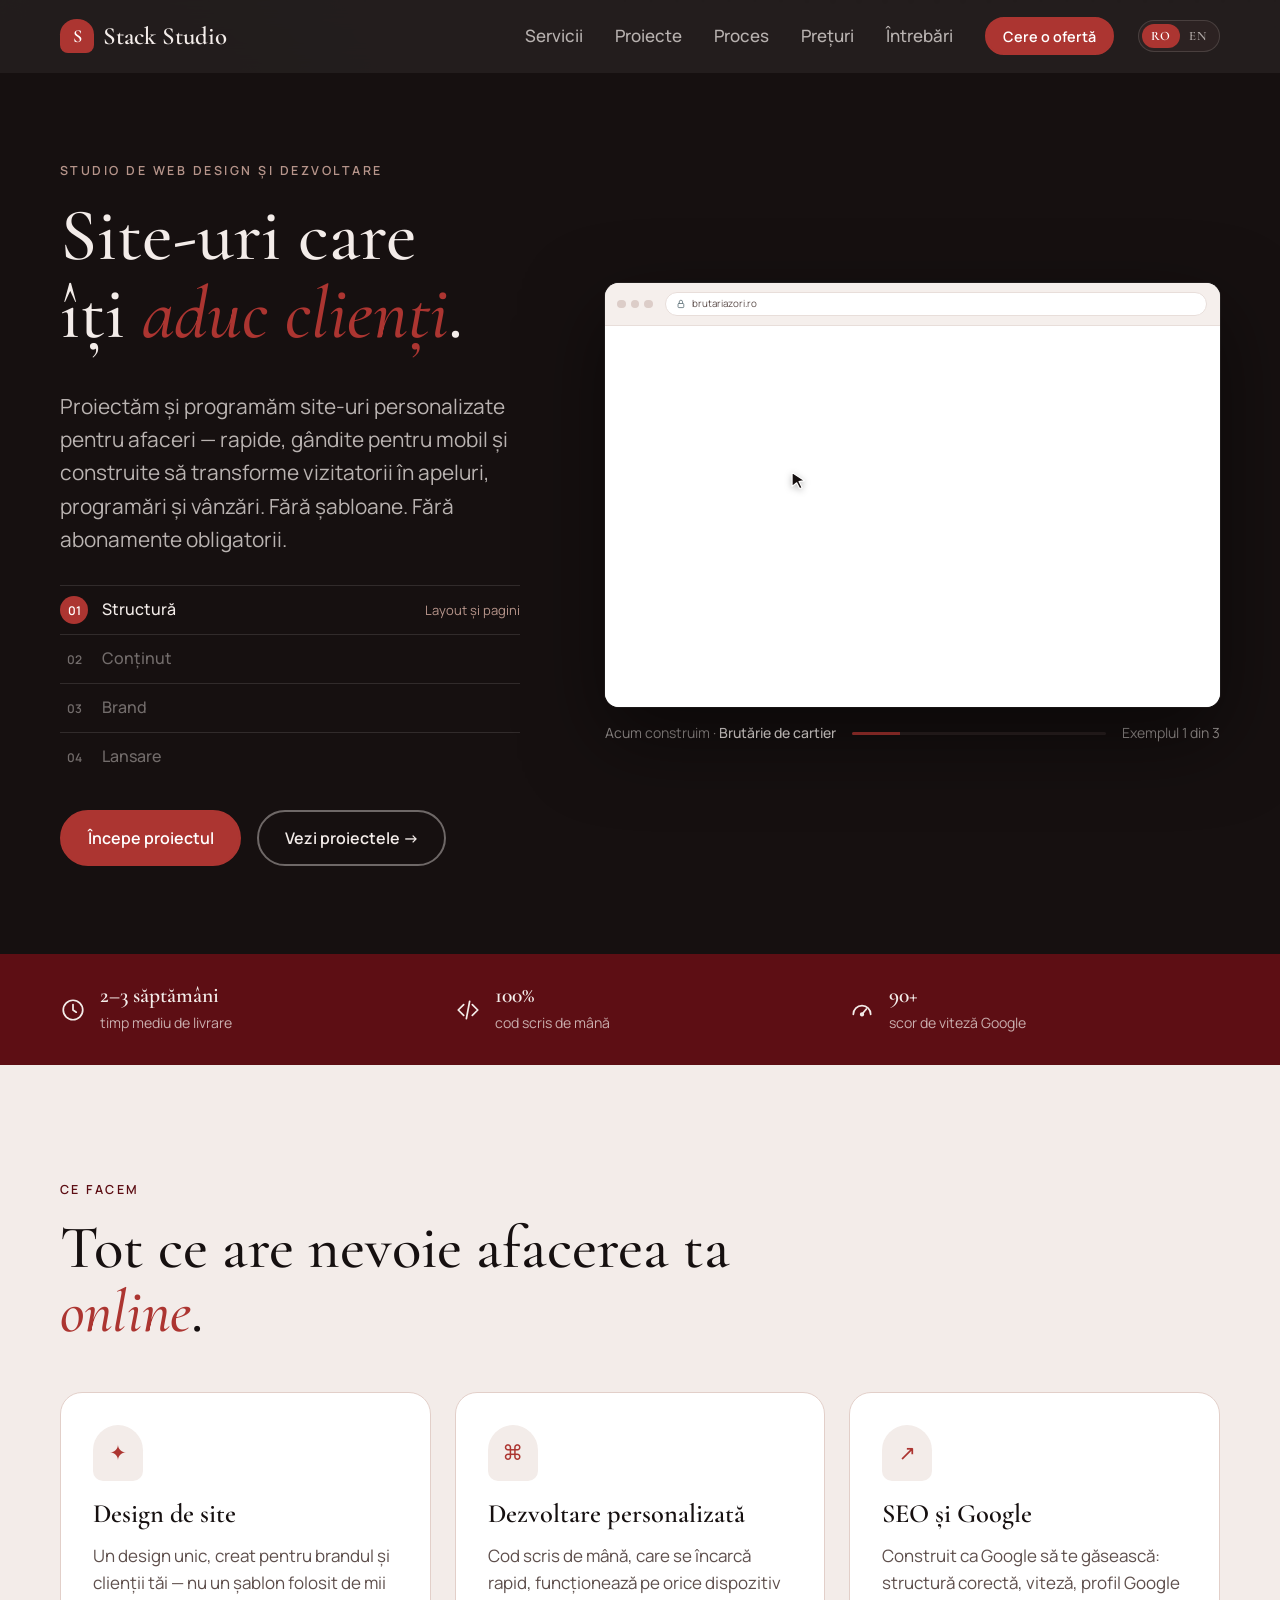
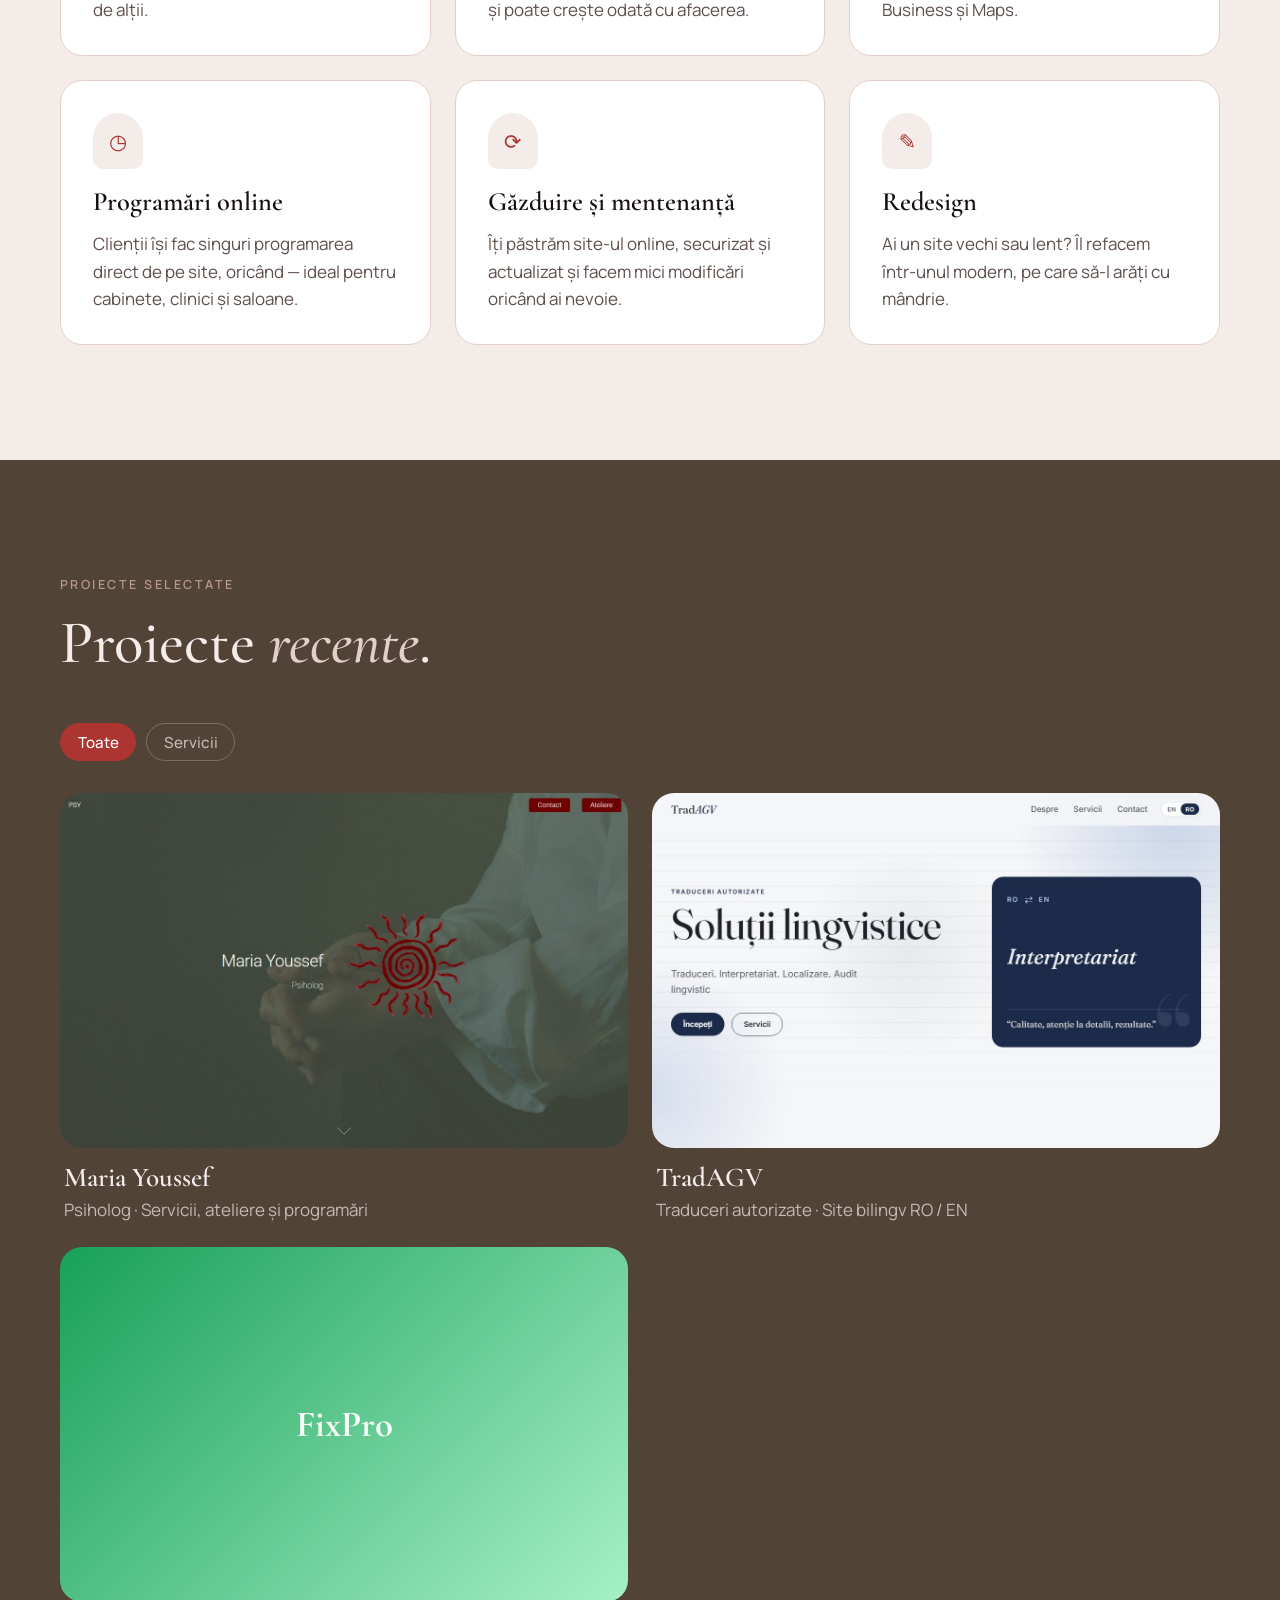
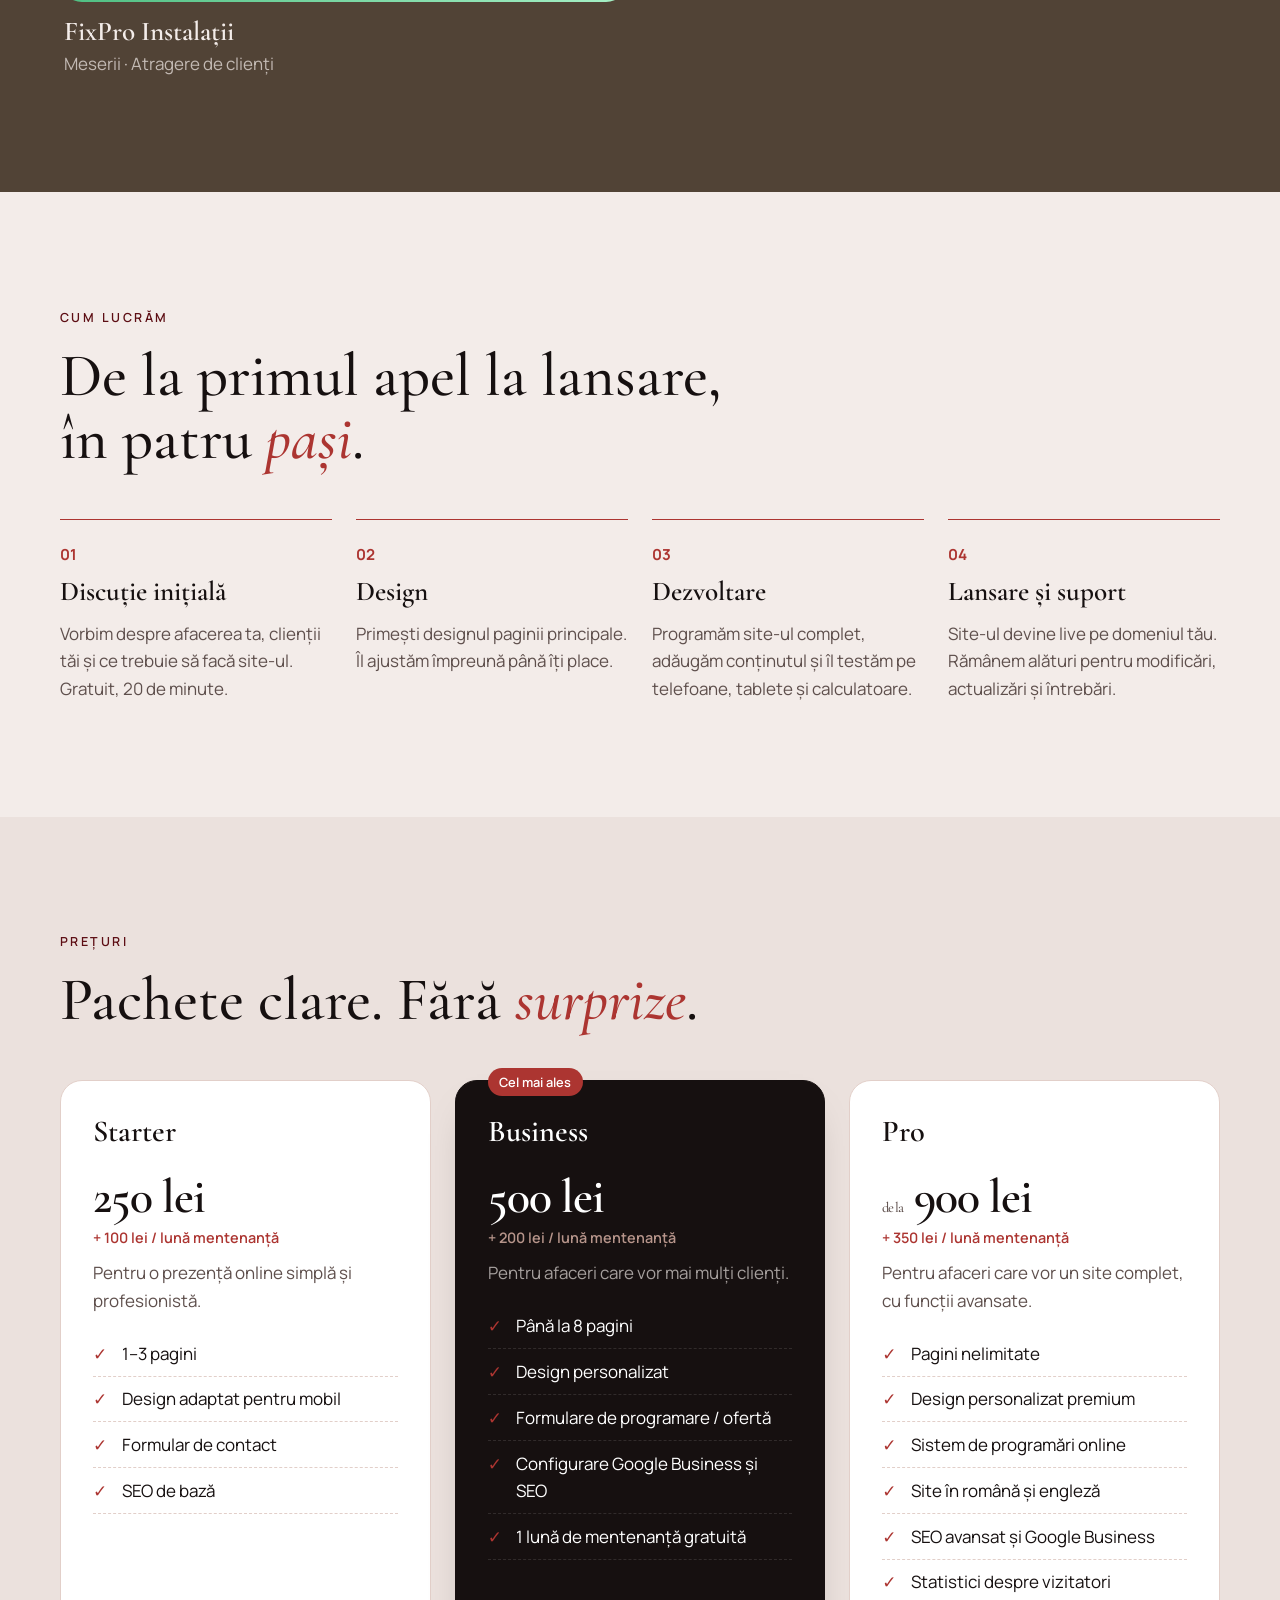
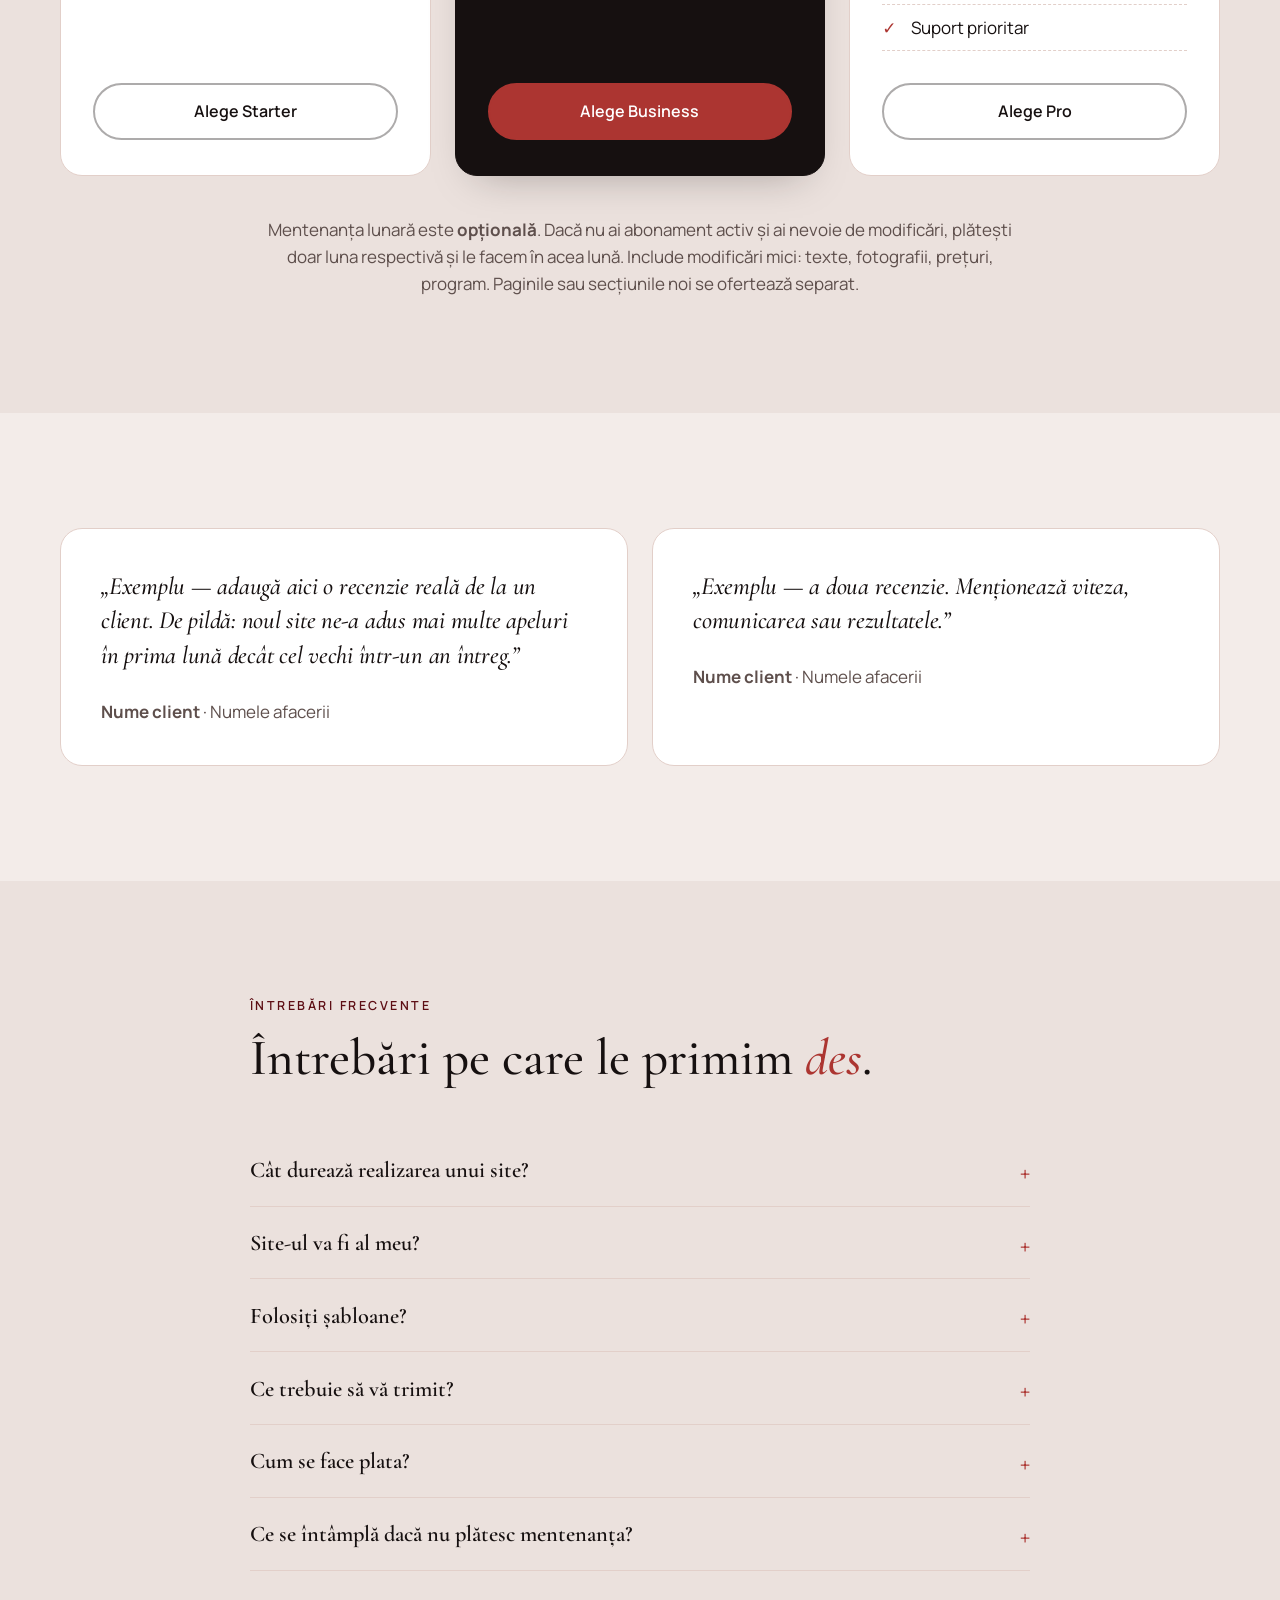
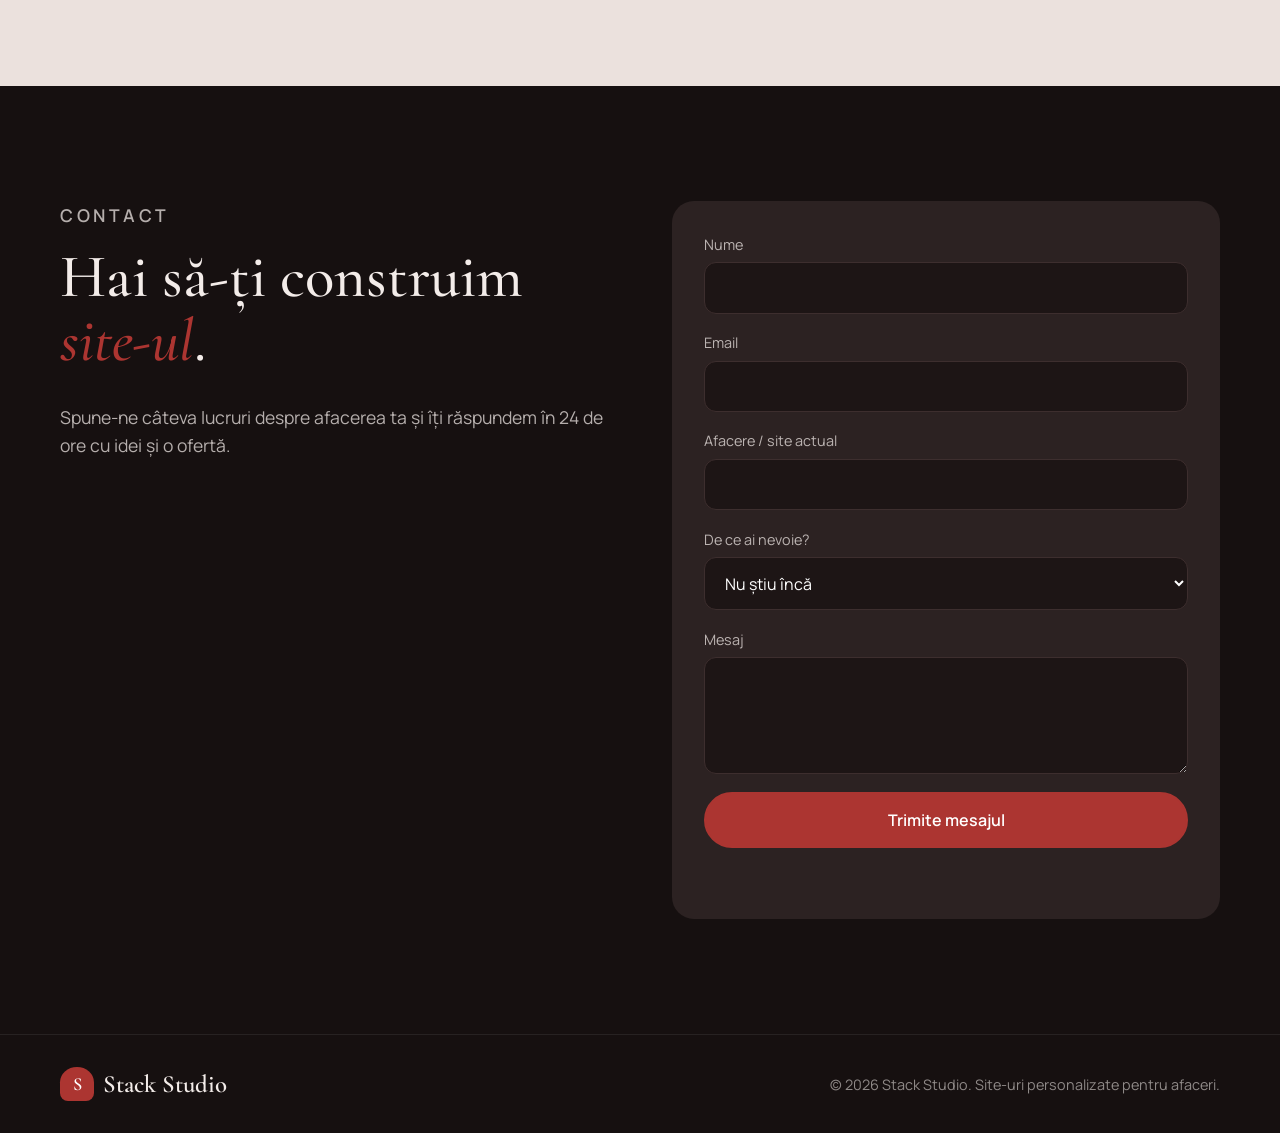
==== index.html @ ea7f2365 "Restyle site in the tulip palette (preview) Co-Authored-By: Claude Opus 5.5 <noreply@anthropic.com>" ====
<!doctype html>
<html lang="ro">
<head>
  <meta charset="utf-8">
  <meta name="viewport" content="width=device-width, initial-scale=1">
  <title>Stack Studio — Site-uri care îți aduc clienți</title>
  <meta name="description" content="Stack Studio proiectează și programează site-uri personalizate, rapide și moderne pentru afaceri.">
  <meta property="og:title" content="Stack Studio — Site-uri care îți aduc clienți">
  <meta property="og:description" content="Site-uri personalizate, rapide și moderne pentru afaceri.">
  <meta property="og:locale" content="ro_RO">
  <!-- Language versions (helps Google show the right one). After you get a domain,
       you can make these absolute, e.g. https://yourstudio.ro/en/ -->
  <link rel="alternate" hreflang="ro" href="./">
  <link rel="alternate" hreflang="en" href="en/">
  <link rel="alternate" hreflang="x-default" href="./">
  <link rel="icon" href="data:image/svg+xml,<svg xmlns='http://www.w3.org/2000/svg' viewBox='0 0 32 32'><rect width='32' height='32' rx='8' fill='%23ac3531'/><text x='16' y='22' font-size='16' font-family='Arial' font-weight='700' fill='white' text-anchor='middle'>S</text></svg>">
  <link rel="preconnect" href="https://fonts.googleapis.com">
  <link rel="preconnect" href="https://fonts.gstatic.com" crossorigin>
  <link href="https://fonts.googleapis.com/css2?family=Cormorant+Garamond:ital,wght@0,500;0,600;1,500;1,600&family=Manrope:wght@400;500;600;700&family=Fraunces:opsz,wght@9..144,600&family=Plus+Jakarta+Sans:wght@600;700&family=Syne:wght@700&display=swap" rel="stylesheet">
  <link rel="stylesheet" href="styles.css?v=9">
</head>
<body>

  <!-- ============ NAV ============ -->
  <header class="nav" id="top">
    <div class="container nav__inner">
      <a href="#top" class="logo"><span class="logo__mark">S</span>Stack Studio</a>
      <nav class="nav__links" id="navLinks">
        <a href="#services">Servicii</a>
        <a href="#work">Proiecte</a>
        <a href="#process">Proces</a>
        <a href="#pricing">Prețuri</a>
        <a href="#faq">Întrebări</a>
        <a href="#contact" class="btn btn--small">Cere o ofertă</a>
      </nav>
      <div class="lang" aria-label="Limba / Language">
        <a href="./" class="is-active" hreflang="ro" lang="ro" aria-current="true">RO</a>
        <a href="en/" hreflang="en" lang="en">EN</a>
      </div>
      <button class="nav__toggle" id="navToggle" aria-label="Deschide meniul" aria-expanded="false">
        <span></span><span></span>
      </button>
    </div>
  </header>

  <main>
    <!-- ============ HERO ============ -->
    <section class="hero hero--build">
      <div class="container sbh">
        <div class="sbh-left">
          <p class="eyebrow reveal">Studio de web design și dezvoltare</p>
          <h1 class="hero__title reveal">Site-uri care îți <span class="hl">aduc clienți</span>.</h1>
          <p class="hero__lead reveal">Proiectăm și programăm site-uri personalizate pentru afaceri — rapide, gândite pentru mobil și construite să transforme vizitatorii în apeluri, programări și vânzări. Fără șabloane. Fără abonamente obligatorii.</p>
          <ol class="sbh-steps reveal">
            <li class="sbh-step sbh-tr"><span class="n sbh-tr">01</span><span class="l">Structură</span><span class="d sbh-tr">Layout și pagini</span></li>
            <li class="sbh-step sbh-tr"><span class="n sbh-tr">02</span><span class="l">Conținut</span><span class="d sbh-tr">Textele tale</span></li>
            <li class="sbh-step sbh-tr"><span class="n sbh-tr">03</span><span class="l">Brand</span><span class="d sbh-tr">Fonturi, culori, imagini</span></li>
            <li class="sbh-step sbh-tr"><span class="n sbh-tr">04</span><span class="l">Lansare</span><span class="d sbh-tr">Live pe domeniul tău</span></li>
          </ol>
          <div class="hero__cta reveal">
            <a href="#contact" class="btn">Începe proiectul</a>
            <a href="#work" class="btn btn--ghost">Vezi proiectele →</a>
          </div>
        </div>
        <div class="sbh-right reveal">
          <div class="sbh-browser" aria-hidden="true">
            <div class="sbh-chrome">
              <div class="sbh-dots"><i></i><i></i><i></i></div>
              <div class="sbh-url">
                <svg viewBox="0 0 24 24" fill="none" stroke="#6b7d84" stroke-width="2.2" stroke-linecap="round" stroke-linejoin="round"><rect x="5" y="11" width="14" height="10" rx="2"/><path d="M8 11V7a4 4 0 0 1 8 0v4"/></svg>
                <span data-url></span><span class="sbh-caret" data-caret></span>
                <span class="sbh-live sbh-tr" data-live>● Live</span>
              </div>
            </div>
            <div class="sbh-page sbh-tr" data-page>
              <div class="sbh-nav">
                <span class="sbh-logo sbh-tr" data-k="name" data-w="24" data-x="44" data-r="ink" data-head></span>
                <span class="sbh-link sbh-tr" data-k="nav.0" data-w="26" data-x="46" data-r="soft"></span>
                <span class="sbh-link sbh-tr" data-k="nav.1" data-w="27" data-x="47" data-r="soft"></span>
                <span class="sbh-link sbh-tr" data-k="nav.2" data-w="28" data-x="48" data-r="soft"></span>
                <span class="sbh-pill sbh-navcta sbh-tr" data-k="navCta" data-w="26" data-x="46" data-btn></span>
              </div>
              <div class="sbh-hero">
                <div class="sbh-copy">
                  <div class="sbh-mh1"><span class="sbh-tr" data-k="h1" data-w="28" data-x="44" data-r="ink" data-head></span></div>
                  <div class="sbh-sub"><span class="sbh-tr" data-k="sub" data-w="29" data-x="46" data-r="soft"></span></div>
                  <span class="sbh-pill sbh-cta sbh-tr" data-k="cta" data-w="30" data-x="48" data-btn data-cta></span>
                </div>
                <div class="sbh-panel sbh-tr" data-panel>
                  <span class="sbh-shape sbh-tr"></span><span class="sbh-shape sbh-tr"></span><span class="sbh-shape sbh-tr"></span>
                </div>
              </div>
              <div class="sbh-cards">
                <div class="sbh-card sbh-tr" data-card="34"><span class="sbh-icon sbh-tr"></span>
                  <span class="sbh-ct"><span class="sbh-tr" data-k="cards.0.t" data-w="34" data-x="54" data-r="ink" data-head></span></span>
                  <span class="sbh-cd"><span class="sbh-tr" data-k="cards.0.d" data-w="34" data-x="55" data-r="soft"></span></span></div>
                <div class="sbh-card sbh-tr" data-card="36"><span class="sbh-icon sbh-tr"></span>
                  <span class="sbh-ct"><span class="sbh-tr" data-k="cards.1.t" data-w="36" data-x="56" data-r="ink" data-head></span></span>
                  <span class="sbh-cd"><span class="sbh-tr" data-k="cards.1.d" data-w="36" data-x="57" data-r="soft"></span></span></div>
                <div class="sbh-card sbh-tr" data-card="38"><span class="sbh-icon sbh-tr"></span>
                  <span class="sbh-ct"><span class="sbh-tr" data-k="cards.2.t" data-w="38" data-x="58" data-r="ink" data-head></span></span>
                  <span class="sbh-cd"><span class="sbh-tr" data-k="cards.2.d" data-w="38" data-x="59" data-r="soft"></span></span></div>
              </div>
              <svg class="sbh-cursor sbh-tr" data-cursor viewBox="0 0 24 24"><path d="M4 2l16 10.5-7 1.3 4 7.7-3 1.5-4-7.7L4 20z" fill="#161010" stroke="#fff" stroke-width="1.5" stroke-linejoin="round"/></svg>
            </div>
          </div>
          <div class="sbh-status">
            <span class="sbh-nowrap">Acum construim · <b data-kind></b></span>
            <span class="sbh-bar"><i class="sbh-tr" data-progress></i></span>
            <span class="sbh-nowrap">Exemplul <span data-num>1</span> din 3</span>
          </div>
        </div>
      </div>
    </section>
    <!-- ============ BAND ============ -->
    <section class="strip">
      <div class="container">
        <ul class="strip__list">
          <li class="strip__item"><svg viewBox="0 0 24 24" fill="none" stroke="#F3ECE9" stroke-width="1.6" stroke-linecap="round" stroke-linejoin="round" aria-hidden="true"><circle cx="12" cy="12" r="9"/><path d="M12 7v5l3 2"/></svg><div><strong>2–3 săptămâni</strong><span>timp mediu de livrare</span></div></li>
          <li class="strip__item"><svg viewBox="0 0 24 24" fill="none" stroke="#F3ECE9" stroke-width="1.6" stroke-linecap="round" stroke-linejoin="round" aria-hidden="true"><path d="M8 7l-5 5 5 5M16 7l5 5-5 5M13.5 4l-3 16"/></svg><div><strong>100%</strong><span>cod scris de mână</span></div></li>
          <li class="strip__item"><svg viewBox="0 0 24 24" fill="none" stroke="#F3ECE9" stroke-width="1.6" stroke-linecap="round" stroke-linejoin="round" aria-hidden="true"><path d="M4 16a8 8 0 1 1 16 0"/><path d="M12 16l4-5"/><circle cx="12" cy="16" r="1.2"/></svg><div><strong>90+</strong><span>scor de viteză Google</span></div></li>
        </ul>
      </div>
    </section>

    <!-- ============ SERVICES ============ -->
    <section class="section" id="services">
      <div class="container">
        <div class="section__head reveal">
          <p class="eyebrow">Ce facem</p>
          <h2>Tot ce are nevoie afacerea ta <em>online</em>.</h2>
        </div>
        <div class="grid grid--3">
          <article class="card reveal">
            <div class="card__icon">✦</div>
            <h3>Design de site</h3>
            <p>Un design unic, creat pentru brandul și clienții tăi — nu un șablon folosit de mii de alții.</p>
          </article>
          <article class="card reveal">
            <div class="card__icon">⌘</div>
            <h3>Dezvoltare personalizată</h3>
            <p>Cod scris de mână, care se încarcă rapid, funcționează pe orice dispozitiv și poate crește odată cu afacerea.</p>
          </article>
          <article class="card reveal">
            <div class="card__icon">↗</div>
            <h3>SEO și Google</h3>
            <p>Construit ca Google să te găsească: structură corectă, viteză, profil Google Business și Maps.</p>
          </article>
          <article class="card reveal">
            <div class="card__icon">◷</div>
            <h3>Programări online</h3>
            <p>Clienții își fac singuri programarea direct de pe site, oricând — ideal pentru cabinete, clinici și saloane.</p>
          </article>
          <article class="card reveal">
            <div class="card__icon">⟳</div>
            <h3>Găzduire și mentenanță</h3>
            <p>Îți păstrăm site-ul online, securizat și actualizat și facem mici modificări oricând ai nevoie.</p>
          </article>
          <article class="card reveal">
            <div class="card__icon">✎</div>
            <h3>Redesign</h3>
            <p>Ai un site vechi sau lent? Îl refacem într-unul modern, pe care să-l arăți cu mândrie.</p>
          </article>
        </div>
      </div>
    </section>

    <!-- ============ WORK ============ -->
    <section class="section section--dark" id="work">
      <div class="container">
        <div class="section__head reveal">
          <p class="eyebrow">Proiecte selectate</p>
          <h2>Proiecte <em>recente</em>.</h2>
        </div>
        <div class="filters reveal" role="tablist">
          <button class="filter is-active" data-filter="all">Toate</button>
          <button class="filter" data-filter="services">Servicii</button>
        </div>
        <!-- Replace href, title, category and the image with your real sample sites
             (do the same in en/index.html). For a real screenshot use:
             <img src="img/project1.jpg" alt="..."> inside .work__img -->
        <div class="grid grid--2 work">
          <a class="work__item reveal" data-cat="services" href="https://psihologmariayoussef.github.io/psihologmariayouseff/" target="_blank" rel="noopener">
            <div class="work__img"><img src="img/maria-youssef.jpg" alt="Site-ul psihologului Maria Youssef" loading="lazy"></div>
            <div class="work__meta"><h3>Maria Youssef</h3><p>Psiholog · Servicii, ateliere și programări</p></div>
          </a>
          <a class="work__item reveal" data-cat="services" href="https://tradagv.github.io/tradagv/" target="_blank" rel="noopener">
            <div class="work__img"><img src="img/tradagv.jpg?v=2" alt="Site-ul TradAGV, traduceri autorizate" loading="lazy"></div>
            <div class="work__meta"><h3>TradAGV</h3><p>Traduceri autorizate · Site bilingv RO / EN</p></div>
          </a>
          <a class="work__item reveal" data-cat="services" href="https://example.com" target="_blank" rel="noopener">
            <div class="work__img" style="--c1:#18a058;--c2:#a6f0c6"><span>FixPro</span></div>
            <div class="work__meta"><h3>FixPro Instalații</h3><p>Meserii · Atragere de clienți</p></div>
          </a>
        </div>
      </div>
    </section>

    <!-- ============ PROCESS ============ -->
    <section class="section" id="process">
      <div class="container">
        <div class="section__head reveal">
          <p class="eyebrow">Cum lucrăm</p>
          <h2>De la primul apel la lansare, în patru <em>pași</em>.</h2>
        </div>
        <ol class="steps">
          <li class="step reveal"><span class="step__n">01</span><h3>Discuție inițială</h3><p>Vorbim despre afacerea ta, clienții tăi și ce trebuie să facă site-ul. Gratuit, 20 de minute.</p></li>
          <li class="step reveal"><span class="step__n">02</span><h3>Design</h3><p>Primești designul paginii principale. Îl ajustăm împreună până îți place.</p></li>
          <li class="step reveal"><span class="step__n">03</span><h3>Dezvoltare</h3><p>Programăm site-ul complet, adăugăm conținutul și îl testăm pe telefoane, tablete și calculatoare.</p></li>
          <li class="step reveal"><span class="step__n">04</span><h3>Lansare și suport</h3><p>Site-ul devine live pe domeniul tău. Rămânem alături pentru modificări, actualizări și întrebări.</p></li>
        </ol>
      </div>
    </section>

    <!-- ============ PRICING ============ -->
    <section class="section section--tint" id="pricing">
      <div class="container">
        <div class="section__head reveal">
          <p class="eyebrow">Prețuri</p>
          <h2>Pachete clare. Fără <em>surprize</em>.</h2>
        </div>
        <div class="grid grid--3 pricing">
          <div class="plan reveal">
            <h3>Starter</h3>
            <p class="plan__price">250 lei</p>
            <p class="plan__monthly">+ 100 lei / lună mentenanță</p>
            <p class="plan__desc">Pentru o prezență online simplă și profesionistă.</p>
            <ul>
              <li>1–3 pagini</li><li>Design adaptat pentru mobil</li><li>Formular de contact</li><li>SEO de bază</li>
            </ul>
            <a href="#contact" class="btn btn--ghost btn--block">Alege Starter</a>
          </div>
          <div class="plan plan--featured reveal">
            <span class="plan__badge">Cel mai ales</span>
            <h3>Business</h3>
            <p class="plan__price">500 lei</p>
            <p class="plan__monthly">+ 200 lei / lună mentenanță</p>
            <p class="plan__desc">Pentru afaceri care vor mai mulți clienți.</p>
            <ul>
              <li>Până la 8 pagini</li><li>Design personalizat</li><li>Formulare de programare / ofertă</li><li>Configurare Google Business și SEO</li><li>1 lună de mentenanță gratuită</li>
            </ul>
            <a href="#contact" class="btn btn--block">Alege Business</a>
          </div>
          <div class="plan reveal">
            <h3>Pro</h3>
            <p class="plan__price"><small>de la</small> 900 lei</p>
            <p class="plan__monthly">+ 350 lei / lună mentenanță</p>
            <p class="plan__desc">Pentru afaceri care vor un site complet, cu funcții avansate.</p>
            <ul>
              <li>Pagini nelimitate</li><li>Design personalizat premium</li><li>Sistem de programări online</li><li>Site în română și engleză</li><li>SEO avansat și Google Business</li><li>Statistici despre vizitatori</li><li>Suport prioritar</li>
            </ul>
            <a href="#contact" class="btn btn--ghost btn--block">Alege Pro</a>
          </div>
        </div>
        <p class="pricing__note reveal">Mentenanța lunară este <strong>opțională</strong>. Dacă nu ai abonament activ și ai nevoie de modificări, plătești doar luna respectivă și le facem în acea lună. Include modificări mici: texte, fotografii, prețuri, program. Paginile sau secțiunile noi se ofertează separat.</p>
      </div>
    </section>

    <!-- ============ TESTIMONIALS ============ -->
    <section class="section" id="testimonials">
      <div class="container">
        <div class="grid grid--2">
          <blockquote class="quote reveal">
            <p>„Exemplu — adaugă aici o recenzie reală de la un client. De pildă: noul site ne-a adus mai multe apeluri în prima lună decât cel vechi într-un an întreg.”</p>
            <footer><strong>Nume client</strong> · Numele afacerii</footer>
          </blockquote>
          <blockquote class="quote reveal">
            <p>„Exemplu — a doua recenzie. Menționează viteza, comunicarea sau rezultatele.”</p>
            <footer><strong>Nume client</strong> · Numele afacerii</footer>
          </blockquote>
        </div>
      </div>
    </section>

    <!-- ============ FAQ ============ -->
    <section class="section section--tint" id="faq">
      <div class="container container--narrow">
        <div class="section__head reveal">
          <p class="eyebrow">Întrebări frecvente</p>
          <h2>Întrebări pe care le primim <em>des</em>.</h2>
        </div>
        <div class="faq">
          <details class="reveal"><summary>Cât durează realizarea unui site?</summary><p>Majoritatea site-urilor sunt gata în 2–3 săptămâni, în funcție de mărime și de cât de repede primim conținutul.</p></details>
          <details class="reveal"><summary>Site-ul va fi al meu?</summary><p>Da. După plată, site-ul și codul îți aparțin. Fără obligații pe termen lung.</p></details>
          <details class="reveal"><summary>Folosiți șabloane?</summary><p>Nu. Fiecare site este proiectat și programat de la zero pentru afacerea ta, așa că este mai rapid și unic.</p></details>
          <details class="reveal"><summary>Ce trebuie să vă trimit?</summary><p>Logo-ul (dacă ai unul), texte despre afacere și fotografii. Dacă nu le ai, te ajutăm noi.</p></details>
          <details class="reveal"><summary>Cum se face plata?</summary><p>50% la început și 50% la lansare. Prin transfer bancar sau card.</p></details>
          <details class="reveal"><summary>Ce se întâmplă dacă nu plătesc mentenanța?</summary><p>Site-ul rămâne online. Plătești doar în lunile în care ai nevoie de modificări.</p></details>
        </div>
      </div>
    </section>

    <!-- ============ CONTACT ============ -->
    <section class="section section--dark" id="contact">
      <div class="container contact">
        <div class="contact__intro reveal">
          <p class="eyebrow">Contact</p>
          <h2>Hai să-ți construim <em>site-ul</em>.</h2>
          <p>Spune-ne câteva lucruri despre afacerea ta și îți răspundem în 24 de ore cu idei și o ofertă.</p>
        </div>
        <!-- Contact form sends through Formspree (form ID xaeolyvn). Messages arrive by email. -->
        <form class="form reveal" id="contactForm" action="https://formspree.io/f/xaeolyvn" method="POST">
          <label>Nume<input name="name" required autocomplete="name"></label>
          <label>Email<input name="email" type="email" required autocomplete="email"></label>
          <label>Afacere / site actual<input name="business"></label>
          <label>De ce ai nevoie?
            <select name="package">
              <option>Nu știu încă</option><option>Starter</option><option>Business</option><option>Pro</option><option>Redesign</option>
            </select>
          </label>
          <label>Mesaj<textarea name="message" rows="4" required></textarea></label>
          <button class="btn btn--block" type="submit">Trimite mesajul</button>
          <p class="form__status" id="formStatus" role="status"></p>
        </form>
      </div>
    </section>
  </main>

  <footer class="footer">
    <div class="container footer__inner">
      <a href="#top" class="logo"><span class="logo__mark">S</span>Stack Studio</a>
      <p>© <span id="year"></span> Stack Studio. Site-uri personalizate pentru afaceri.</p>
    </div>
  </footer>

  <script src="script.js?v=9"></script>
</body>
</html>
---- styles.css ----
/* ==========================================================
   Stack Studio — custom stylesheet
   Change the brand in one place: the variables below.
   ========================================================== */
:root {
  /* Brand palette (lavender field) */
  --mist: #b5d8de;          /* lightest aqua */
  --sea: #93b9c1;           /* soft blue-green */
  --stone: #6b929c;         /* muted teal */
  --slate: #3f5f6e;         /* deep slate blue */
  --purple: #7a6593;        /* dusty purple */
  --lavender: #b8a7d9;      /* light lavender */

  --accent: var(--slate);   /* buttons, logo on light backgrounds */
  --accent-ink: #ffffff;
  --highlight: var(--purple);  /* labels, icons */
  --accent-light: var(--lavender); /* accent on dark backgrounds */
  --ink: #16252c;
  --ink-soft: #50636b;
  --bg: #f4f8f9;
  --bg-tint: #e4eff1;
  --card: #ffffff;
  --line: #d3e2e5;
  --dark: #1c2c34;
  --dark-soft: #253a44;
  --radius: 18px;
  --font-head: "Space Grotesk", system-ui, sans-serif;
  --font-body: "Inter", system-ui, sans-serif;
  --shadow: 0 10px 30px -12px rgba(0, 0, 0, .15);
}

*, *::before, *::after { box-sizing: border-box; }
html { scroll-behavior: smooth; scroll-padding-top: 80px; }
body {
  margin: 0;
  font-family: var(--font-body);
  font-size: 17px;
  line-height: 1.6;
  color: var(--ink);
  background: var(--bg);
  -webkit-font-smoothing: antialiased;
}
img { max-width: 100%; display: block; }
a { color: inherit; }
h1, h2, h3 { font-family: var(--font-head); line-height: 1.1; margin: 0 0 .5em; letter-spacing: -.02em; }
h2 { font-size: clamp(2rem, 4.5vw, 3.2rem); }
h3 { font-size: 1.25rem; }
p { margin: 0 0 1em; }

.container { width: min(1160px, 100% - 32px); margin-inline: auto; }
.container--narrow { width: min(780px, 100% - 32px); }

.eyebrow {
  font-family: var(--font-head);
  font-size: .85rem;
  font-weight: 600;
  text-transform: uppercase;
  letter-spacing: .12em;
  color: var(--highlight);
  margin-bottom: 1rem;
}

/* ---------- Buttons ---------- */
.btn {
  display: inline-flex; align-items: center; justify-content: center; gap: .4em;
  padding: .95em 1.6em;
  border-radius: 999px;
  border: 2px solid var(--accent);
  background: var(--accent);
  color: var(--accent-ink);
  font: 600 1rem var(--font-body);
  text-decoration: none;
  cursor: pointer;
  transition: transform .2s, box-shadow .2s, background .2s, color .2s;
}
.btn:hover { transform: translateY(-2px); box-shadow: 0 10px 24px -10px var(--accent); }
.btn--ghost { background: transparent; color: var(--ink); border-color: var(--ink); }
.btn--ghost:hover { background: var(--ink); color: #fff; box-shadow: none; }
.btn--small { padding: .55em 1.1em; font-size: .9rem; }
.btn--block { width: 100%; }

/* ---------- Nav ---------- */
.nav {
  position: sticky; top: 0; z-index: 50;
  background: rgba(244, 248, 249, .85);
  backdrop-filter: blur(12px);
  border-bottom: 1px solid transparent;
  transition: border-color .3s;
}
.nav.is-scrolled { border-color: var(--line); }
.nav__inner { display: flex; align-items: center; justify-content: space-between; height: 72px; }
.logo { display: flex; align-items: center; gap: .55rem; font: 700 1.25rem var(--font-head); text-decoration: none; }
.logo__mark {
  display: grid; place-items: center;
  width: 34px; height: 34px; border-radius: 10px;
  background: var(--accent); color: var(--accent-ink); font-size: 1.05rem;
}
.nav__links { display: flex; align-items: center; gap: 2rem; margin-left: auto; }

/* Language switcher */
.lang {
  display: flex; margin-left: 1.5rem; padding: 3px;
  border: 1px solid var(--line); border-radius: 999px; background: var(--card);
}
.lang a {
  font: 600 .8rem var(--font-head); letter-spacing: .04em; text-decoration: none;
  padding: .35em .75em; border-radius: 999px; color: var(--ink-soft); transition: background .2s, color .2s;
}
.lang a:hover { color: var(--ink); }
.lang a.is-active { background: var(--accent); color: var(--accent-ink); }
.nav__links a:not(.btn) { text-decoration: none; font-weight: 500; color: var(--ink-soft); transition: color .2s; }
.nav__links a:not(.btn):hover { color: var(--ink); }
.nav__links .btn { color: #fff; }
.nav__toggle { display: none; background: none; border: 0; width: 44px; height: 44px; cursor: pointer; position: relative; }
.nav__toggle span { position: absolute; left: 10px; right: 10px; height: 2px; background: var(--ink); transition: transform .3s, top .3s; }
.nav__toggle span:first-child { top: 17px; }
.nav__toggle span:last-child { top: 25px; }
.nav__toggle[aria-expanded="true"] span:first-child { top: 21px; transform: rotate(45deg); }
.nav__toggle[aria-expanded="true"] span:last-child { top: 21px; transform: rotate(-45deg); }

/* ---------- Hero ---------- */
.hero { position: relative; overflow: hidden; padding: clamp(4rem, 10vw, 8rem) 0 clamp(4rem, 8vw, 6rem); }
.hero__inner { position: relative; z-index: 1; }
.hero__title { font-size: clamp(2.8rem, 8vw, 6rem); max-width: 14ch; }
.hl { position: relative; white-space: nowrap; }
.hl::after {
  content: ""; position: absolute; left: -.05em; right: -.05em; bottom: .08em; height: .32em;
  background: var(--lavender); opacity: .6; z-index: -1; border-radius: 4px;
}
.hero__lead { font-size: clamp(1.05rem, 2vw, 1.3rem); color: var(--ink-soft); max-width: 46ch; }
.hero__cta { display: flex; flex-wrap: wrap; gap: 1rem; margin: 2rem 0 3.5rem; }
.hero__stats { list-style: none; padding: 0; margin: 0; display: flex; flex-wrap: wrap; gap: 1rem 3rem; }
.hero__stats strong { display: block; font: 700 1.8rem var(--font-head); }
.hero__stats span { color: var(--ink-soft); font-size: .95rem; }
.hero__shape {
  position: absolute; right: -12vw; top: 8%;
  width: min(48vw, 620px); aspect-ratio: 1;
  border-radius: 42% 58% 63% 37% / 41% 44% 56% 59%;
  background: conic-gradient(from 200deg, var(--stone), var(--mist), var(--lavender), var(--purple), var(--sea), var(--stone));
  filter: blur(2px);
  opacity: .9;
  animation: blob 14s ease-in-out infinite alternate;
}
@keyframes blob {
  to { border-radius: 58% 42% 38% 62% / 55% 61% 39% 45%; transform: rotate(25deg) scale(1.05); }
}

/* ---------- Sections ---------- */
.section { padding: clamp(4.5rem, 9vw, 7.5rem) 0; }
.section--tint { background: var(--bg-tint); }
.section--dark { background: var(--dark); color: #f3f3f3; }
/* On dark green backgrounds, swap the accent to a light green so it stays readable */
.section--dark, .plan--featured, .footer { --accent: var(--accent-light); --accent-ink: #1c2c34; --highlight: var(--lavender); }
.section--dark .btn--ghost { color: #fff; border-color: #fff; }
.section__head { margin-bottom: 3rem; max-width: 720px; }

.grid { display: grid; gap: 1.5rem; }
.grid--2 { grid-template-columns: repeat(2, 1fr); }
.grid--3 { grid-template-columns: repeat(3, 1fr); }

/* ---------- Service cards ---------- */
.card {
  background: var(--card); border: 1px solid var(--line); border-radius: var(--radius);
  padding: 2rem; transition: transform .25s, box-shadow .25s, border-color .25s;
}
.card:hover { transform: translateY(-4px); box-shadow: var(--shadow); border-color: transparent; }
.card p { color: var(--ink-soft); margin: 0; }
.card__icon {
  width: 48px; height: 48px; border-radius: 14px; display: grid; place-items: center;
  background: color-mix(in srgb, var(--highlight) 14%, white); color: var(--highlight);
  font-size: 1.3rem; margin-bottom: 1.25rem;
}

/* ---------- Work ---------- */
.filters { display: flex; flex-wrap: wrap; gap: .6rem; margin-bottom: 2rem; }
.filter {
  background: transparent; color: #bbb; border: 1px solid #3a3a3a; border-radius: 999px;
  padding: .5em 1.1em; font: 500 .95rem var(--font-body); cursor: pointer; transition: all .2s;
}
.filter:hover { color: #fff; border-color: #777; }
.filter.is-active { background: var(--accent); border-color: var(--accent); color: var(--accent-ink); }
.work__item { text-decoration: none; display: block; }
.work__item.is-hidden { display: none; }
.work__img {
  aspect-ratio: 16 / 10; border-radius: var(--radius); overflow: hidden;
  background: linear-gradient(135deg, var(--c1), var(--c2));
  display: grid; place-items: center; position: relative;
}
.work__img span { font: 700 clamp(1.5rem, 3vw, 2.3rem) var(--font-head); color: rgba(255,255,255,.95); transition: transform .4s; }
.work__img img { width: 100%; height: 100%; object-fit: cover; transition: transform .5s; }
.work__item:hover .work__img span, .work__item:hover .work__img img { transform: scale(1.06); }
.work__meta { padding: 1rem .25rem 0; }
.work__meta h3 { margin-bottom: .2rem; }
.work__meta p { color: #999; margin: 0; }

/* ---------- Process ---------- */
.steps { list-style: none; padding: 0; margin: 0; display: grid; grid-template-columns: repeat(4, 1fr); gap: 1.5rem; }
.step { border-top: 2px solid var(--ink); padding-top: 1.5rem; }
.step__n { font: 700 .95rem var(--font-head); color: var(--accent); display: block; margin-bottom: .8rem; }
.step p { color: var(--ink-soft); margin: 0; }

/* ---------- Pricing ---------- */
.pricing { align-items: stretch; }
.plan {
  position: relative; background: var(--card); border: 1px solid var(--line); border-radius: var(--radius);
  padding: 2.2rem 2rem; display: flex; flex-direction: column;
}
.plan ul { list-style: none; padding: 0; margin: 0 0 2rem; flex: 1; }
.plan li { padding: .55rem 0 .55rem 1.8rem; position: relative; border-bottom: 1px dashed var(--line); }
.plan li::before { content: "✓"; position: absolute; left: 0; color: var(--accent); font-weight: 700; }
.plan__price { font: 700 2.6rem var(--font-head); margin: .3rem 0; letter-spacing: -.02em; }
.plan__price small { font-size: .9rem; font-weight: 500; color: var(--ink-soft); }
.plan__monthly { font: 600 .95rem var(--font-head); color: var(--highlight); margin: -.2rem 0 .8rem; }
.plan__desc { color: var(--ink-soft); }
.plan--featured { background: var(--dark); color: #fff; border-color: var(--dark); transform: scale(1.03); box-shadow: var(--shadow); }
.plan--featured .plan__price small, .plan--featured .plan__desc { color: #aaa; }
.plan--featured li { border-color: #333; }
.plan__badge {
  position: absolute; top: -13px; left: 2rem; background: var(--accent); color: var(--accent-ink);
  font-size: .8rem; font-weight: 600; padding: .3em .9em; border-radius: 999px;
}
.pricing__note { text-align: center; margin: 2.5rem auto 0; max-width: 760px; color: var(--ink-soft); }

/* ---------- Testimonials ---------- */
.quote { margin: 0; padding: 2.5rem; background: var(--card); border: 1px solid var(--line); border-radius: var(--radius); }
.quote p { font: 500 1.3rem/1.45 var(--font-head); letter-spacing: -.01em; }
.quote footer { color: var(--ink-soft); }

/* ---------- FAQ ---------- */
.faq details { border-bottom: 1px solid var(--line); }
.faq summary {
  list-style: none; cursor: pointer; padding: 1.4rem 2.5rem 1.4rem 0; position: relative;
  font: 600 1.15rem var(--font-head);
}
.faq summary::-webkit-details-marker { display: none; }
.faq summary::after {
  content: "+"; position: absolute; right: 0; top: 50%; transform: translateY(-50%);
  font-size: 1.6rem; color: var(--accent); transition: transform .3s;
}
.faq details[open] summary::after { transform: translateY(-50%) rotate(45deg); }
.faq details p { color: var(--ink-soft); padding-bottom: 1.4rem; margin: 0; }

/* ---------- Contact ---------- */
.contact { display: grid; grid-template-columns: 1fr 1fr; gap: 4rem; align-items: start; }
.contact__intro > p { color: #bbb; font-size: 1.1rem; }
.contact__list { list-style: none; padding: 0; margin: 2rem 0 0; }
.contact__list li { padding: 1rem 0; border-bottom: 1px solid #2c2c2c; display: flex; flex-direction: column; }
.contact__list span { font-size: .85rem; color: #888; }
.contact__list a { font: 600 1.15rem var(--font-head); text-decoration: none; }
.contact__list a:hover { color: var(--accent); }
.form { background: var(--dark-soft); border-radius: var(--radius); padding: 2rem; display: grid; gap: 1.1rem; }
.form label { display: grid; gap: .4rem; font-size: .9rem; color: #bbb; }
.form input, .form select, .form textarea {
  font: 1rem var(--font-body); color: #fff; background: #15222a; border: 1px solid #34505c;
  border-radius: 12px; padding: .85em 1em; width: 100%; transition: border-color .2s;
}
.form input:focus, .form select:focus, .form textarea:focus { outline: none; border-color: var(--accent); }
.form textarea { resize: vertical; }
.form__status { margin: 0; min-height: 1.4em; font-size: .95rem; color: #9fe3b8; }

/* ---------- Footer ---------- */
.footer { background: var(--dark); color: #888; border-top: 1px solid #222; padding: 2rem 0; }
.footer__inner { display: flex; justify-content: space-between; align-items: center; flex-wrap: wrap; gap: 1rem; }
.footer .logo { color: #fff; }
.footer p { margin: 0; font-size: .9rem; }

/* ---------- Reveal animation ---------- */
.reveal { opacity: 0; transform: translateY(24px); transition: opacity .7s ease, transform .7s ease; }
.reveal.is-visible { opacity: 1; transform: none; }
.no-js .reveal { opacity: 1; transform: none; }
@media (prefers-reduced-motion: reduce) {
  .reveal { opacity: 1; transform: none; transition: none; }
  .hero__shape { animation: none; }
  html { scroll-behavior: auto; }
}

/* ---------- Responsive ---------- */
@media (max-width: 960px) {
  .grid--3 { grid-template-columns: repeat(2, 1fr); }
  .steps { grid-template-columns: repeat(2, 1fr); }
  .plan--featured { transform: none; }
  .contact { grid-template-columns: 1fr; gap: 2.5rem; }
}
@media (max-width: 760px) {
  .nav__toggle { display: block; }
  .lang { margin-left: auto; margin-right: .5rem; }
  .nav__links {
    position: fixed; inset: 72px 0 auto 0; flex-direction: column; align-items: stretch; gap: 0;
    background: var(--bg); border-bottom: 1px solid var(--line); padding: .5rem 16px 1.5rem;
    transform: translateY(-120%); visibility: hidden; z-index: -1;
    transition: transform .35s ease, visibility 0s linear .35s;
  }
  .nav__links.is-open { transform: none; visibility: visible; transition: transform .35s ease; }
  .nav__links a:not(.btn) { padding: 1rem 0; border-bottom: 1px solid var(--line); }
  .nav__links .btn { margin-top: 1rem; }
  .grid--2, .grid--3, .steps { grid-template-columns: 1fr; }
  .hero__shape { width: 80vw; right: -35vw; top: -5%; opacity: .5; }
  .quote { padding: 1.8rem; }
}

/* ==========================================================
   Hero: "site builder" animation (adapted, in Stack Studio colors)
   ========================================================== */
.hero--build { padding: clamp(3rem, 7vw, 5.5rem) 0 clamp(3.5rem, 7vw, 5.5rem); }
.hero--build .hero__title { font-size: clamp(2.5rem, 5vw, 4.2rem); max-width: 13ch; }
.hero--build .hero__cta { margin: 1.8rem 0 0; }
.sbh { display: flex; flex-wrap: wrap; gap: 56px; align-items: center; }
.sbh *, .sbh *::before, .sbh *::after { box-sizing: border-box; }
.sbh-left { flex: 1 1 360px; min-width: 0; }
.sbh-steps { margin: 1.8rem 0 0; padding: 0; list-style: none; display: flex; flex-direction: column; max-width: 460px; }
.sbh-step { display: flex; align-items: center; gap: 14px; padding: 10px 0; border-top: 1px solid var(--line); color: #8b9ba1; }
.sbh-step .n { width: 28px; height: 28px; border-radius: 99px; display: flex; align-items: center; justify-content: center; font: 600 12px var(--font-head); }
.sbh-step .l { font-size: 16px; font-weight: 500; flex: 1; }
.sbh-step .d { font-size: 13px; color: var(--ink-soft); opacity: 0; }
.sbh-step.done { color: var(--ink); }
.sbh-step.done .n { background: var(--bg-tint); color: var(--ink); }
.sbh-step.active { color: var(--ink); }
.sbh-step.active .n { background: var(--accent); color: var(--accent-ink); }
.sbh-step.active .d { opacity: 1; }
.sbh-right { flex: 1.35 1 440px; min-width: 0; display: flex; flex-direction: column; gap: 16px; }

/* browser mock, sized with container units so it scales with its width */
.sbh-browser { container-type: inline-size; width: 100%; border-radius: 14px; overflow: hidden; background: #fff;
  box-shadow: 0 30px 70px -24px rgba(28, 44, 52, .35), 0 0 0 1px var(--line); }
.sbh-chrome { display: flex; align-items: center; gap: 2cqw; padding: 1.5cqw 2cqw; background: var(--bg-tint); border-bottom: 1px solid var(--line); }
.sbh-dots { display: flex; gap: .8cqw; }
.sbh-dots i { width: 1.4cqw; height: 1.4cqw; border-radius: 99px; background: #c6d4d8; }
.sbh-url { flex: 1; display: flex; align-items: center; gap: 1cqw; height: 3.8cqw; padding: 0 1.6cqw; border-radius: 99px; background: #fff;
  border: 1px solid var(--line); font-size: 1.6cqw; color: var(--ink-soft); font-family: var(--font-body); }
.sbh-url svg { width: 1.6cqw; height: 1.6cqw; flex: none; }
.sbh-caret { display: inline-block; width: 1px; height: 1.9cqw; background: var(--ink); animation: sbhBlink 1s steps(1) infinite; }
.sbh-live { margin-left: auto; font-size: 1.3cqw; font-weight: 600; padding: .4cqw 1.2cqw; border-radius: 99px; background: #ece6f7; color: var(--purple); opacity: 0; }
.sbh-page { position: relative; background: #fff; padding: 0 4cqw 4cqw; height: 62cqw; font-family: var(--font-body); }
.sbh-nav { display: flex; align-items: center; gap: 3cqw; height: 9cqw; }
.sbh-logo { font-size: 2cqw; font-weight: 700; border-radius: .5cqw; margin-right: auto; }
.sbh-link { font-size: 1.55cqw; font-weight: 500; border-radius: .5cqw; }
.sbh-pill { font-weight: 600; border-radius: 99px; }
.sbh-navcta { font-size: 1.45cqw; padding: 1cqw 1.8cqw; }
.sbh-hero { display: flex; gap: 4cqw; align-items: stretch; margin-top: 2cqw; }
.sbh-copy { flex: 1.2; display: flex; flex-direction: column; justify-content: center; gap: 2.2cqw; min-width: 0; }
.sbh-mh1 { font-size: 4.4cqw; line-height: 1.12; font-weight: 700; letter-spacing: -.02em; }
.sbh-mh1 span { border-radius: .8cqw; }
.sbh-sub { font-size: 1.7cqw; line-height: 1.55; }
.sbh-sub span { border-radius: .5cqw; }
.sbh-cta { font-size: 1.6cqw; padding: 1.4cqw 2.6cqw; align-self: flex-start; }
.sbh-panel { flex: 1; position: relative; height: 30cqw; border-radius: 1.6cqw; overflow: hidden; }
.sbh-shape { position: absolute; opacity: 0; transform: translateY(12%) scale(.85); }
.sbh-cards { display: grid; grid-template-columns: repeat(3, minmax(0, 1fr)); gap: 2cqw; margin-top: 4cqw; }
.sbh-card { display: flex; flex-direction: column; gap: 1cqw; padding: 2cqw; border-radius: 1.4cqw; border: 1px solid transparent; }
.sbh-icon { width: 3cqw; height: 3cqw; border-radius: .8cqw; }
.sbh-ct { font-size: 1.7cqw; font-weight: 700; }
.sbh-cd { font-size: 1.35cqw; }
.sbh-ct span, .sbh-cd span { border-radius: .4cqw; }
.sbh-cursor { position: absolute; width: 3cqw; height: 3cqw; filter: drop-shadow(0 2px 3px rgba(0, 0, 0, .25)); }
.sbh-status { display: flex; align-items: center; gap: 16px; font-size: 14px; color: var(--ink-soft); }
.sbh-status b { color: var(--ink); font-weight: 500; }
.sbh-bar { flex: 1; height: 3px; border-radius: 99px; background: var(--line); overflow: hidden; }
.sbh-bar i { display: block; height: 100%; width: 0; background: var(--purple); }
.sbh-nowrap { white-space: nowrap; }

.sbh-tr { transition: color .5s ease, background-color .5s ease, opacity .5s ease, transform .6s cubic-bezier(.2,.8,.2,1),
  left .9s cubic-bezier(.6,0,.2,1), top .9s cubic-bezier(.6,0,.2,1), border-color .5s ease;
  box-decoration-break: clone; -webkit-box-decoration-break: clone; }
.sbh-init .sbh-tr { transition: none !important; }
.sbh-pulse { animation: sbhPulse 1.4s ease-out infinite; }
@keyframes sbhPulse { 0% { box-shadow: 0 0 0 0 rgba(63, 95, 110, .35); } 100% { box-shadow: 0 0 0 1.6cqw rgba(63, 95, 110, 0); } }
@keyframes sbhBlink { 50% { opacity: 0; } }
@media (prefers-reduced-motion: reduce) { .sbh-tr { transition: none; } .sbh-pulse, .sbh-caret { animation: none; } }
@media (max-width: 760px) {
  .sbh { gap: 36px; }
  .sbh-status { font-size: 12.5px; gap: 10px; }
}

/* ---------- Page background: dot grid + soft brand glows ----------
   Paste at the END of styles.css. Uses your existing palette variables'
   colors (sea, lavender, mist, slate). Sections with their own background
   (.section--tint, .section--dark, footer) stay as they are. */
body::before,
body::after {
  content: "";
  position: fixed;
  inset: 0;
  pointer-events: none;
  z-index: -1;
}

/* Soft color glows that drift very slowly */
body::before {
  background:
    radial-gradient(38vmax 38vmax at 8% 0%,   rgba(147, 185, 193, .45), transparent 70%), /* --sea */
    radial-gradient(34vmax 34vmax at 100% 55%, rgba(184, 167, 217, .38), transparent 70%), /* --lavender */
    radial-gradient(30vmax 30vmax at 20% 100%, rgba(181, 216, 222, .45), transparent 70%); /* --mist */
  animation: ssBgDrift 28s ease-in-out infinite alternate;
}

/* Fine dot grid, fading toward the edges.
   Static fallback (shown if JavaScript is off); script.js swaps it for
   animated "wave" dots on a canvas and adds .has-dot-waves to <html>. */
body::after {
  background-image: radial-gradient(circle at 1px 1px, rgba(63, 95, 110, .22) 1.1px, transparent 0); /* --slate */
  background-size: 26px 26px;
}
body::after,
.dot-waves {
  -webkit-mask-image: radial-gradient(120% 90% at 50% 30%, #000 30%, rgba(0, 0, 0, .25) 100%);
          mask-image: radial-gradient(120% 90% at 50% 30%, #000 30%, rgba(0, 0, 0, .25) 100%);
}
.has-dot-waves body::after { display: none; }
.dot-waves { position: fixed; inset: 0; width: 100%; height: 100%; pointer-events: none; z-index: -1; }

@keyframes ssBgDrift {
  to { transform: translate3d(-3%, 2%, 0) scale(1.06); }
}

@media (prefers-reduced-motion: reduce) {
  body::before { animation: none; }
}

/* ==========================================================
   TULIP THEME — dark, burgundy and cream, Cormorant headings.
   Overrides the earlier styles; edit the colors here.
   ========================================================== */
:root {
  --t-black: #161010;     /* dark sections, text */
  --t-black-2: #2c2222;   /* soft dark */
  --t-cream: #f3ece9;     /* page background, text on dark */
  --t-burgundy: #5d0e14;  /* band, labels */
  --t-brown: #514336;     /* projects section */
  --t-rose: #b7958b;      /* labels on dark */
  --t-red: #ac3531;       /* buttons, accent word */
  --t-blush: #e2cfc9;     /* lines, soft fills */

  --accent: var(--t-red);
  --accent-ink: #ffffff;
  --highlight: var(--t-burgundy);
  --accent-light: var(--t-rose);
  --ink: var(--t-black);
  --ink-soft: #5e4f4c;
  --bg: var(--t-cream);
  --bg-tint: #ebe1dd;
  --card: #ffffff;
  --line: var(--t-blush);
  --dark: var(--t-black);
  --dark-soft: var(--t-black-2);
  --font-head: "Cormorant Garamond", Georgia, serif;
  --font-body: "Manrope", system-ui, sans-serif;
  --radius: 22px;
  --shadow: 0 18px 40px -22px rgba(22, 16, 16, .35);
}

/* Type */
h1, h2, h3 { font-weight: 500; letter-spacing: 0; line-height: 1.05; }
h2 { font-size: clamp(2.4rem, 5vw, 3.8rem); }
h3 { font-size: 1.6rem; font-weight: 600; }
h2 em, h1 em { font-style: italic; color: var(--t-red); }
.eyebrow { font-family: var(--font-body); font-size: .78rem; letter-spacing: .2em; color: var(--highlight); }
.hl { font-style: italic; color: var(--t-red); white-space: normal; }
.hl::after { display: none; }

/* Buttons */
.btn { font-weight: 600; }
.btn:hover { box-shadow: 0 10px 24px -12px rgba(172, 53, 49, .7); }
.btn--ghost { color: var(--ink); border-color: rgba(22, 16, 16, .35); }

/* Sections on dark backgrounds keep red buttons, rose labels */
.section--dark, .plan--featured, .footer, .hero--build, .strip {
  --accent: var(--t-red); --accent-ink: #ffffff; --highlight: var(--t-rose);
}
.section--dark { background: var(--t-black); color: var(--t-cream); }
.section--dark .btn--ghost, .hero--build .btn--ghost { color: var(--t-cream); border-color: rgba(243, 236, 233, .4); }
.section--dark .btn--ghost:hover, .hero--build .btn--ghost:hover { background: var(--t-cream); color: var(--t-black); border-color: var(--t-cream); }

/* Nav: dark, like the florist header */
.nav { background: rgba(22, 16, 16, .94); }
.nav.is-scrolled { border-color: rgba(243, 236, 233, .1); }
.logo { color: var(--t-cream); font: 600 1.55rem var(--font-head); }
.logo__mark { background: var(--t-red); color: #fff; font: 600 1.15rem var(--font-head); border-radius: 50% 50% 8px 8px / 45% 45% 8px 8px; }
.nav__links a:not(.btn) { color: rgba(243, 236, 233, .72); }
.nav__links a:not(.btn):hover { color: var(--t-cream); }
.nav__toggle span { background: var(--t-cream); }
.lang { background: var(--t-black-2); border-color: rgba(243, 236, 233, .14); }
.lang a { color: rgba(243, 236, 233, .65); }
.lang a:hover { color: var(--t-cream); }
.lang a.is-active { background: var(--t-red); color: #fff; }
@media (max-width: 760px) {
  .nav__links { background: var(--t-black); border-bottom-color: rgba(243, 236, 233, .1); }
  .nav__links a:not(.btn) { border-bottom-color: rgba(243, 236, 233, .1); }
}

/* Hero: dark with the build animation */
.hero--build { background: var(--t-black); color: var(--t-cream); }
.hero--build .hero__title { font-size: clamp(2.9rem, 5.8vw, 5rem); max-width: 12ch; }
.hero--build .hero__lead { color: rgba(243, 236, 233, .74); }
.hero--build .sbh-step { border-top-color: rgba(243, 236, 233, .12); color: rgba(243, 236, 233, .42); }
.hero--build .sbh-step.done, .hero--build .sbh-step.active { color: var(--t-cream); }
.hero--build .sbh-step.done .n { background: var(--t-black-2); color: var(--t-cream); }
.hero--build .sbh-step.active .n { background: var(--t-red); color: #fff; }
.hero--build .sbh-step .d { color: var(--t-rose); }
.hero--build .sbh-browser { box-shadow: 0 30px 80px rgba(0, 0, 0, .5), 0 0 0 1px rgba(243, 236, 233, .08); }
.hero--build .sbh-chrome { background: #f5efec; border-bottom-color: #e8dedA; }
.hero--build .sbh-dots i { background: #dccdc8; }
.hero--build .sbh-url { border-color: #e8deda; }
.hero--build .sbh-live { background: #f6e2df; color: var(--t-red); }
.hero--build .sbh-status { color: rgba(243, 236, 233, .6); }
.hero--build .sbh-status b { color: var(--t-cream); }
.hero--build .sbh-bar { background: var(--t-black-2); }
.hero--build .sbh-bar i { background: var(--t-red); }
@keyframes sbhPulse { 0% { box-shadow: 0 0 0 0 rgba(172, 53, 49, .4); } 100% { box-shadow: 0 0 0 1.6cqw rgba(172, 53, 49, 0); } }

/* Burgundy band under the hero */
.strip { background: var(--t-burgundy); color: var(--t-cream); padding: 30px 0; }
.strip__list { list-style: none; margin: 0; padding: 0; display: grid; grid-template-columns: repeat(3, 1fr); gap: 1.5rem; }
.strip__item { display: flex; align-items: center; gap: 14px; }
.strip__item svg { flex: none; width: 26px; height: 26px; }
.strip__item strong { display: block; font: 600 1.35rem/1.1 var(--font-head); }
.strip__item span { font-size: .88rem; color: rgba(243, 236, 233, .72); }
@media (max-width: 760px) { .strip__list { grid-template-columns: 1fr; gap: 1rem; } }

/* Service cards: white, rose border, arch-shaped icon */
.card { border-color: var(--line); border-radius: var(--radius); }
.card h3 { font-size: 1.65rem; }
.card__icon { background: var(--t-cream); color: var(--t-red); border-radius: 50% 50% 10px 10px / 45% 45% 10px 10px; width: 50px; height: 56px; }

/* Projects: warm brown, like the florist events section */
#work.section--dark { background: var(--t-brown); }
.filter { color: rgba(243, 236, 233, .7); border-color: rgba(243, 236, 233, .25); }
.filter:hover { color: var(--t-cream); border-color: rgba(243, 236, 233, .6); }
.work__img { border-radius: var(--radius); }
.work__meta h3 { font-size: 1.7rem; }
.work__meta p { color: rgba(243, 236, 233, .7); }

/* Process */
.step { border-top: 1px solid var(--t-red); }
.step__n { font-family: var(--font-body); color: var(--t-red); }
.step h3 { font-size: 1.7rem; }

/* Pricing */
.plan { border-color: var(--line); }
.plan h3 { font-size: 1.9rem; }
.plan__price { font-weight: 600; font-size: 3rem; }
.plan li { border-bottom-color: var(--line); }
.plan li::before { color: var(--t-red); }
.plan--featured { background: var(--t-black); border-color: var(--t-black); }
.plan--featured li { border-color: rgba(243, 236, 233, .12); }
.plan--featured .plan__price small, .plan--featured .plan__desc { color: rgba(243, 236, 233, .65); }
.plan__monthly { color: var(--t-red); font-family: var(--font-body); font-size: .9rem; }
.plan--featured .plan__monthly { color: var(--t-rose); }

/* Testimonials and FAQ */
.quote { border-color: var(--line); }
.quote p { font: italic 500 1.55rem/1.4 var(--font-head); }
.faq summary { font: 600 1.4rem var(--font-head); }
.faq summary::after { color: var(--t-red); }

/* Contact form on dark */
.form { background: var(--t-black-2); }
.form label { color: rgba(243, 236, 233, .72); }
.form input, .form select, .form textarea { background: #1d1515; border-color: #3d2e2e; }
.form__status { color: #e9b8b1; }
.contact__intro > p { color: rgba(243, 236, 233, .72); }

/* Footer */
.footer { background: var(--t-black); color: rgba(243, 236, 233, .55); border-top-color: rgba(243, 236, 233, .08); }
.footer .logo { color: var(--t-cream); }

/* Page background glows in tulip tones */
body::before {
  background:
    radial-gradient(38vmax 38vmax at 8% 20%,  rgba(183, 149, 139, .32), transparent 70%),
    radial-gradient(34vmax 34vmax at 100% 60%, rgba(172, 53, 49, .10), transparent 70%),
    radial-gradient(30vmax 30vmax at 20% 100%, rgba(226, 207, 201, .55), transparent 70%);
}
body::after { background-image: radial-gradient(circle at 1px 1px, rgba(93, 14, 20, .18) 1.1px, transparent 0); }
#work h2 em { color: var(--t-blush); }
.sbh-step .n { font-family: var(--font-body); }
.container--narrow h2 { font-size: clamp(2.2rem, 4.4vw, 3.2rem); }
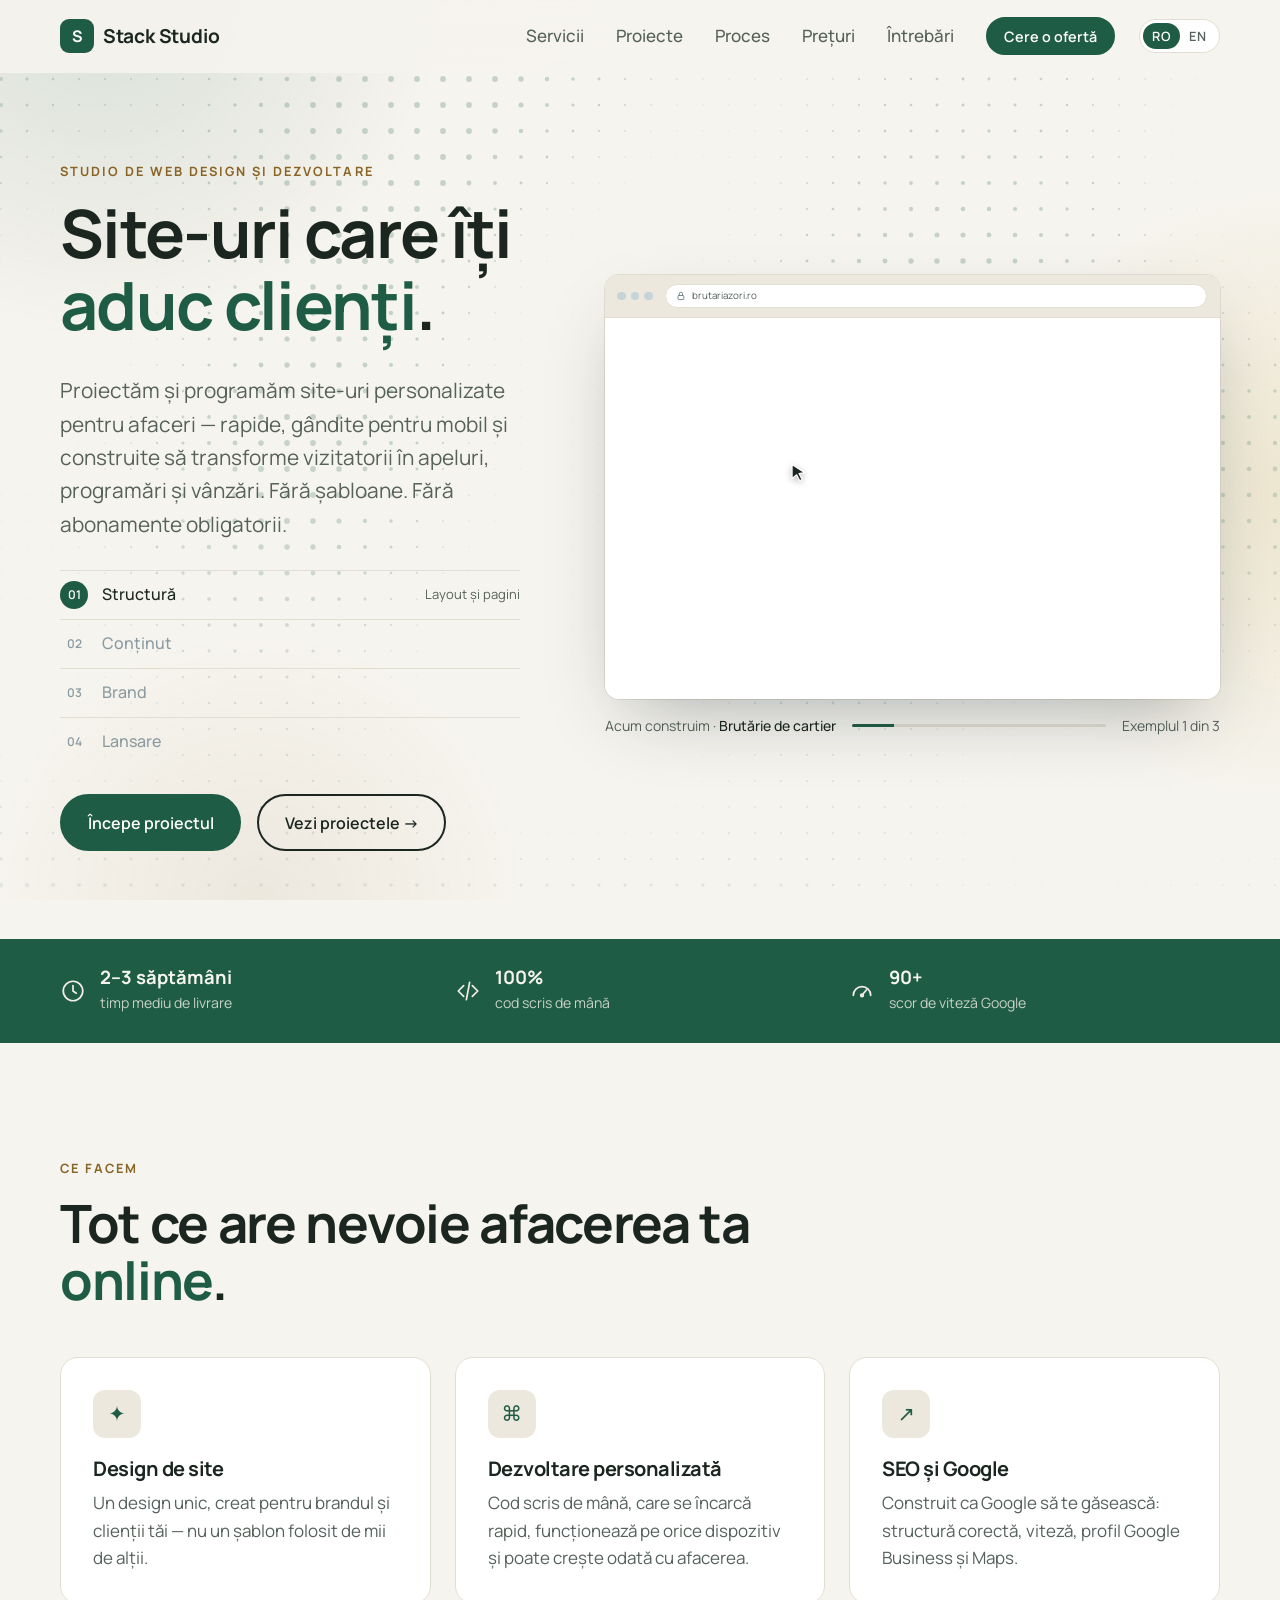
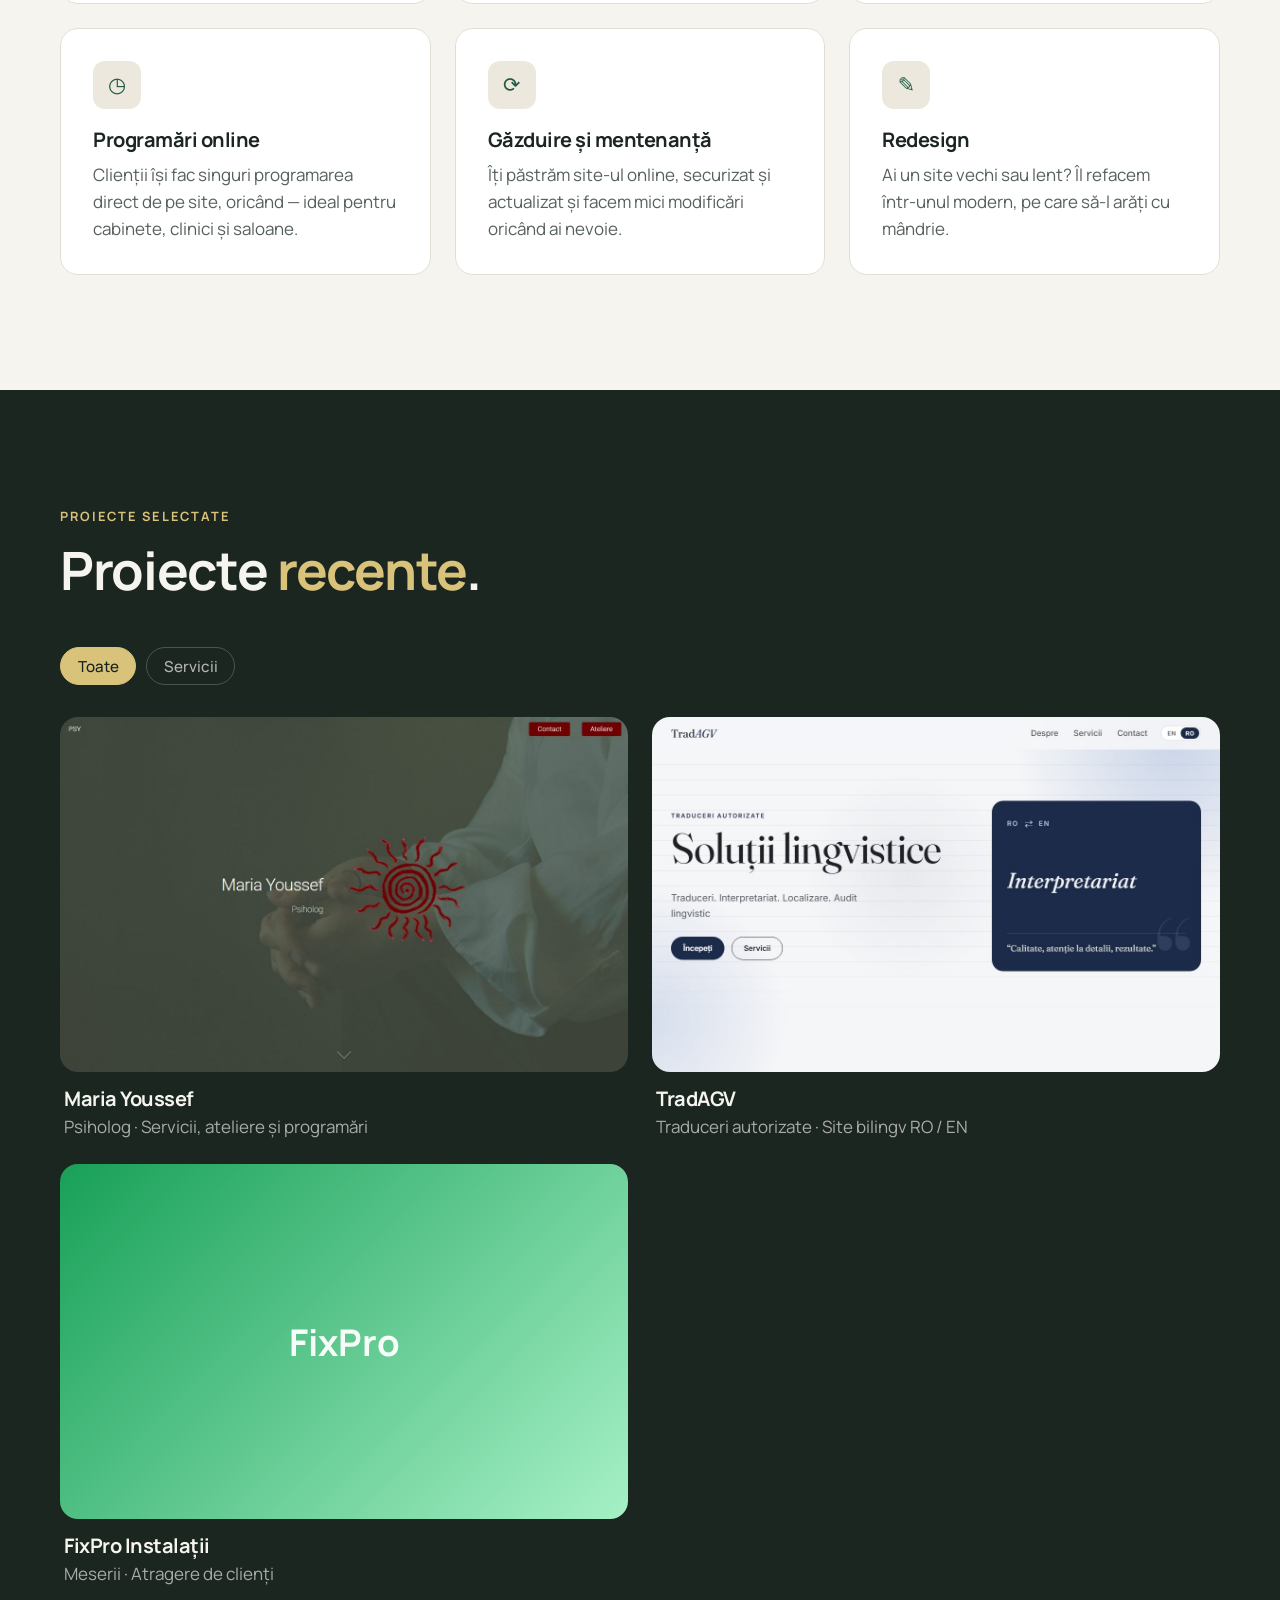
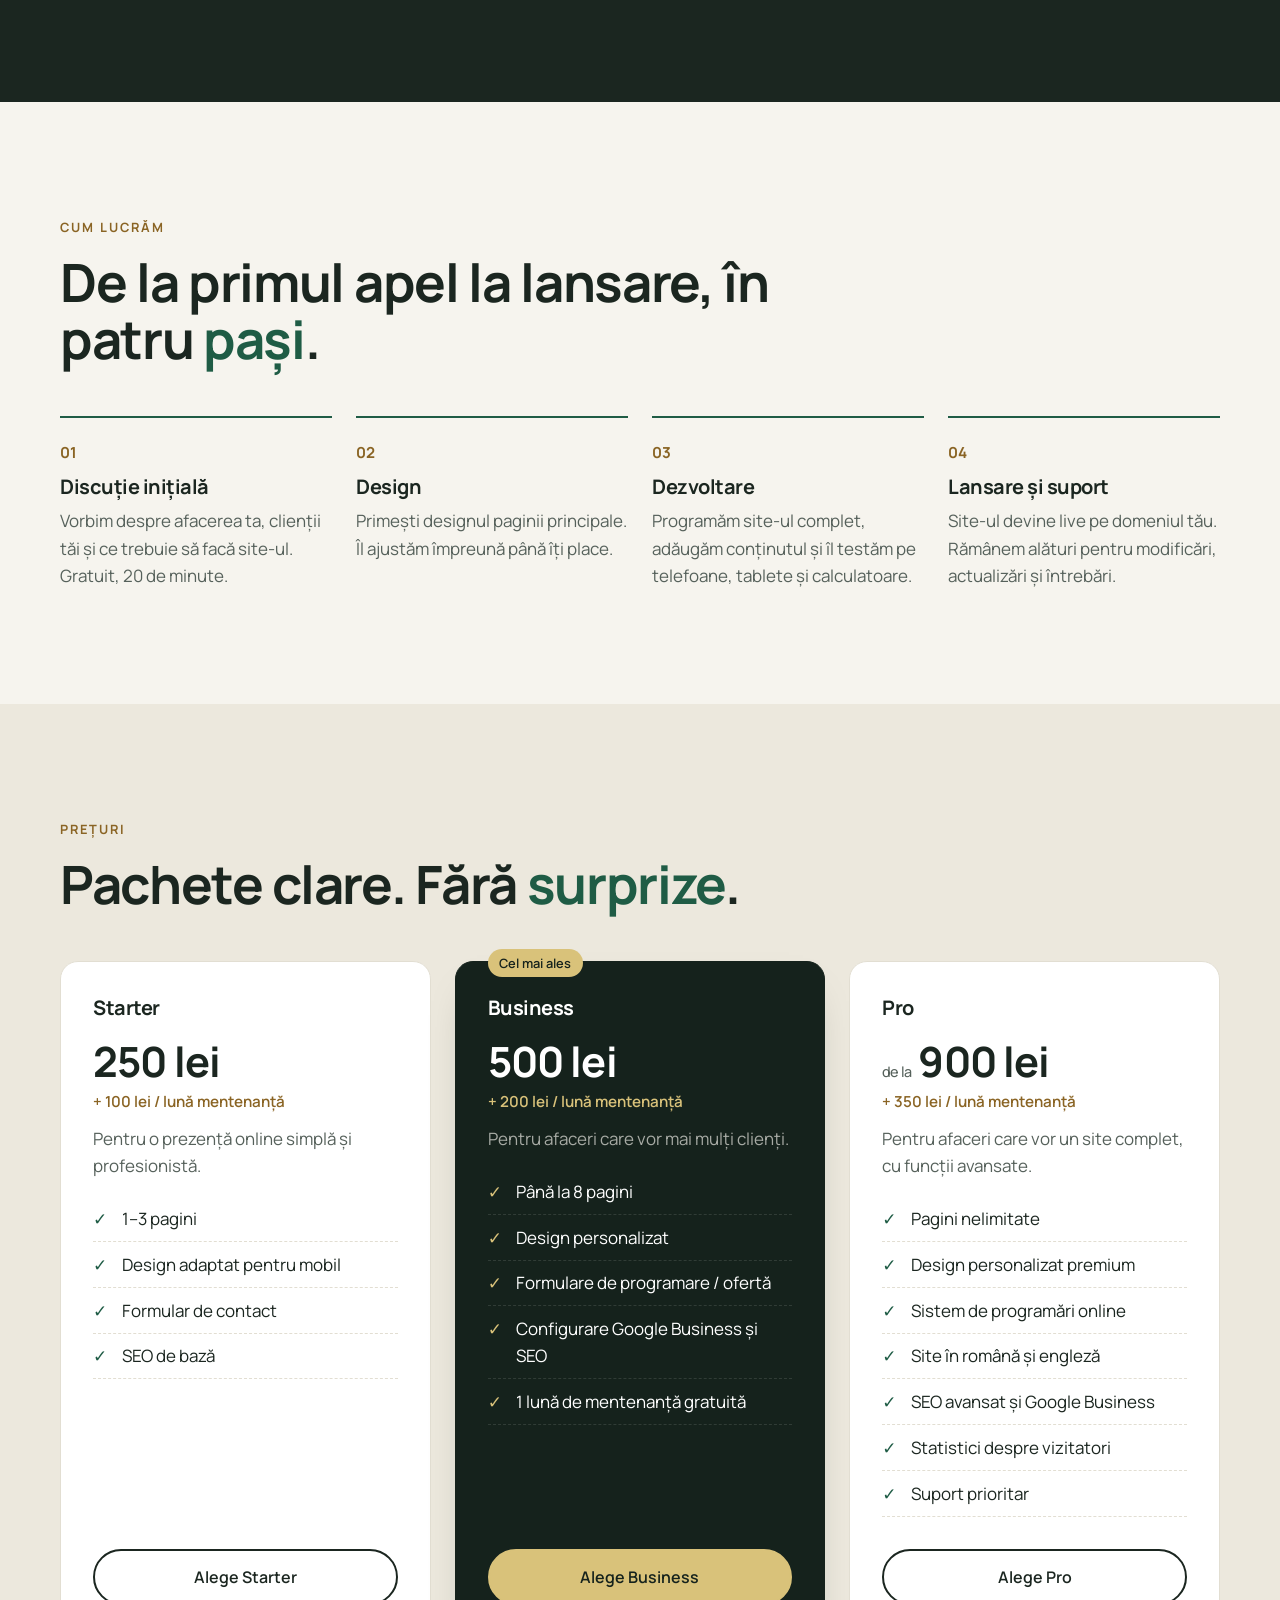
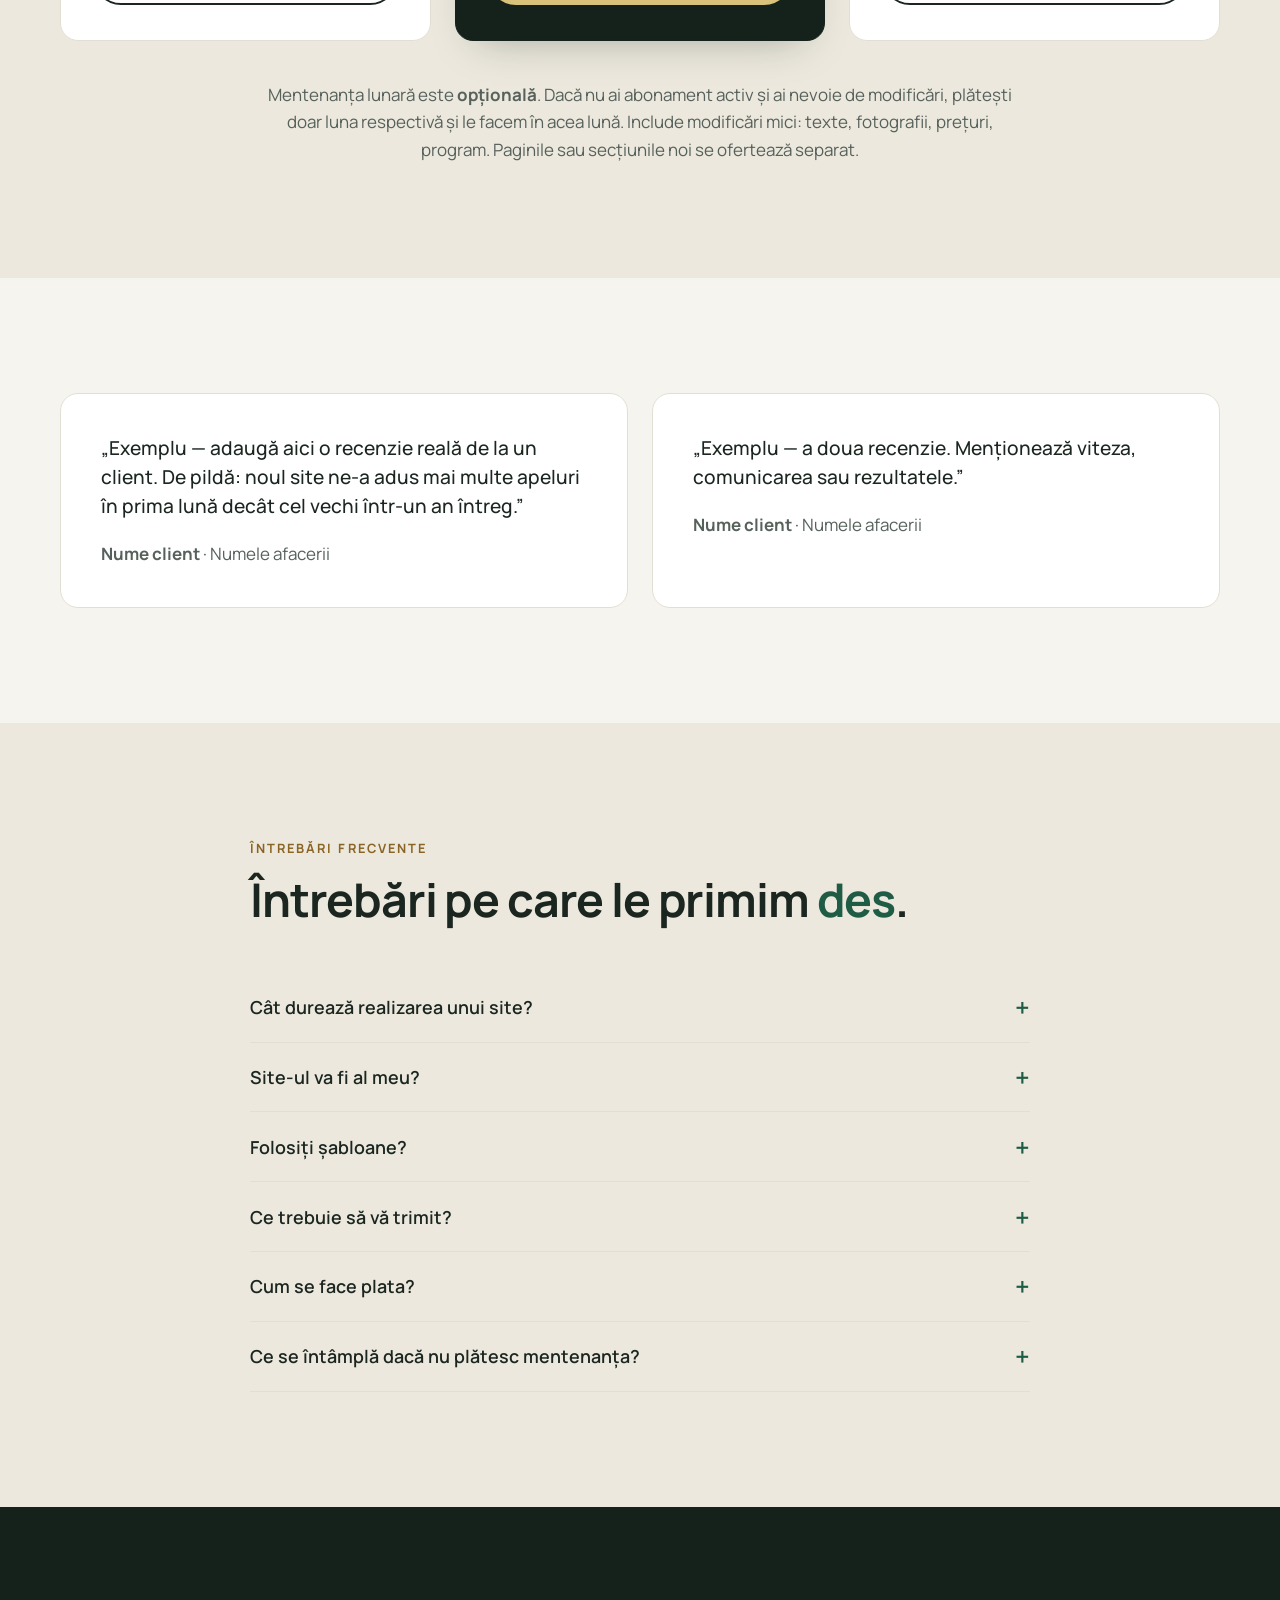
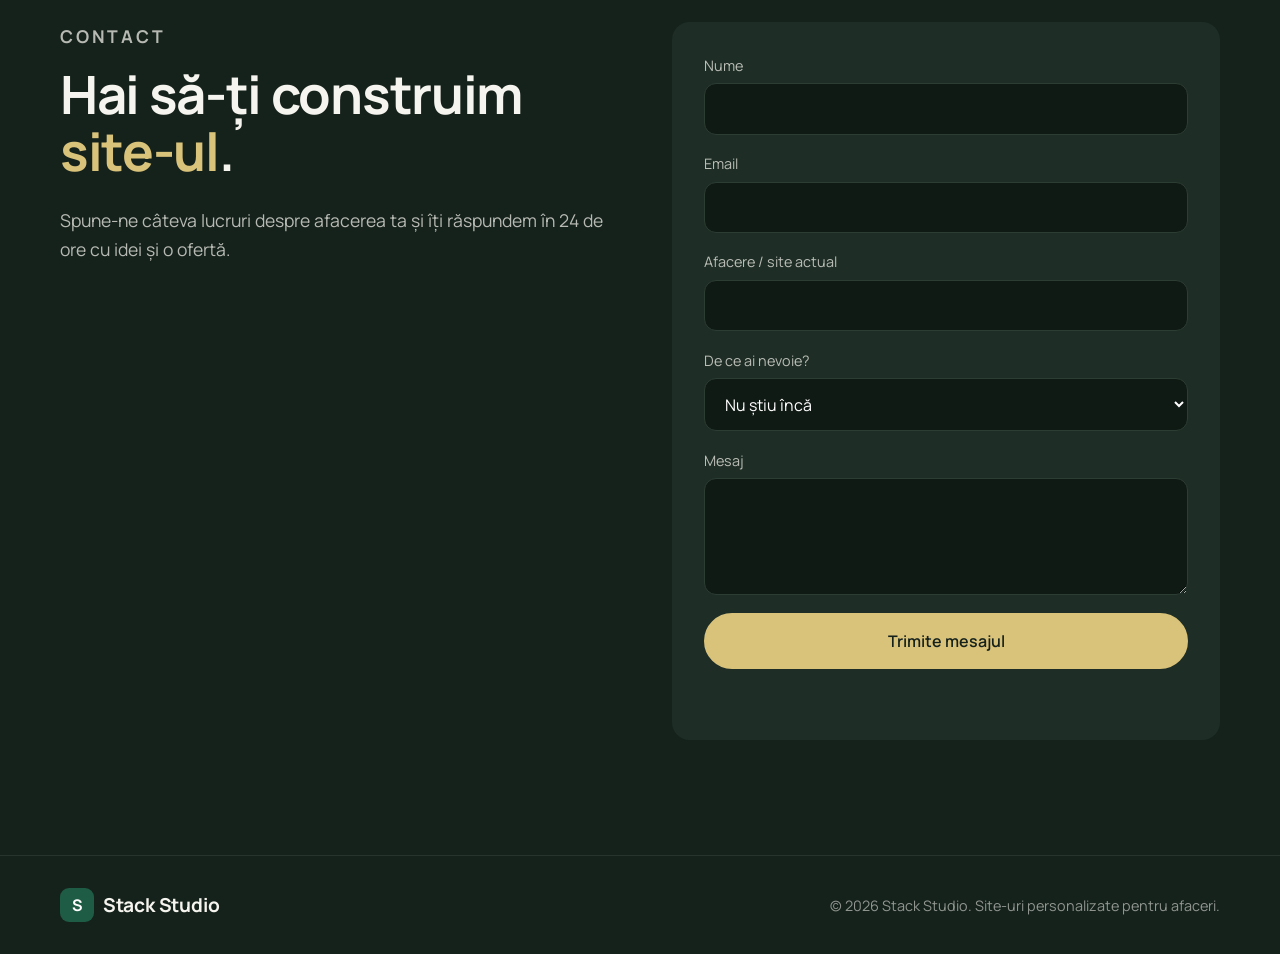
==== commit a3e875d8: "Switch preview to the Forest & Cream palette Co-Authored-By: Claude Opus 5.5 <noreply@anthropic.com>" ====
--- a/index.html
+++ b/index.html
@@ -13,11 +13,11 @@
   <link rel="alternate" hreflang="ro" href="./">
   <link rel="alternate" hreflang="en" href="en/">
   <link rel="alternate" hreflang="x-default" href="./">
-  <link rel="icon" href="data:image/svg+xml,<svg xmlns='http://www.w3.org/2000/svg' viewBox='0 0 32 32'><rect width='32' height='32' rx='8' fill='%23ac3531'/><text x='16' y='22' font-size='16' font-family='Arial' font-weight='700' fill='white' text-anchor='middle'>S</text></svg>">
+  <link rel="icon" href="data:image/svg+xml,<svg xmlns='http://www.w3.org/2000/svg' viewBox='0 0 32 32'><rect width='32' height='32' rx='8' fill='%231f5c45'/><text x='16' y='22' font-size='16' font-family='Arial' font-weight='700' fill='white' text-anchor='middle'>S</text></svg>">
   <link rel="preconnect" href="https://fonts.googleapis.com">
   <link rel="preconnect" href="https://fonts.gstatic.com" crossorigin>
-  <link href="https://fonts.googleapis.com/css2?family=Cormorant+Garamond:ital,wght@0,500;0,600;1,500;1,600&family=Manrope:wght@400;500;600;700&family=Fraunces:opsz,wght@9..144,600&family=Plus+Jakarta+Sans:wght@600;700&family=Syne:wght@700&display=swap" rel="stylesheet">
-  <link rel="stylesheet" href="styles.css?v=9">
+  <link href="https://fonts.googleapis.com/css2?family=Manrope:wght@400;500;600;700&family=Fraunces:opsz,wght@9..144,600&family=Plus+Jakarta+Sans:wght@600;700&family=Syne:wght@700&display=swap" rel="stylesheet">
+  <link rel="stylesheet" href="styles.css?v=10">
 </head>
 <body>
 
@@ -101,7 +101,7 @@
                   <span class="sbh-ct"><span class="sbh-tr" data-k="cards.2.t" data-w="38" data-x="58" data-r="ink" data-head></span></span>
                   <span class="sbh-cd"><span class="sbh-tr" data-k="cards.2.d" data-w="38" data-x="59" data-r="soft"></span></span></div>
               </div>
-              <svg class="sbh-cursor sbh-tr" data-cursor viewBox="0 0 24 24"><path d="M4 2l16 10.5-7 1.3 4 7.7-3 1.5-4-7.7L4 20z" fill="#161010" stroke="#fff" stroke-width="1.5" stroke-linejoin="round"/></svg>
+              <svg class="sbh-cursor sbh-tr" data-cursor viewBox="0 0 24 24"><path d="M4 2l16 10.5-7 1.3 4 7.7-3 1.5-4-7.7L4 20z" fill="#1B2620" stroke="#fff" stroke-width="1.5" stroke-linejoin="round"/></svg>
             </div>
           </div>
           <div class="sbh-status">
@@ -323,6 +323,6 @@
     </div>
   </footer>
 
-  <script src="script.js?v=9"></script>
+  <script src="script.js?v=10"></script>
 </body>
 </html>
--- a/styles.css
+++ b/styles.css
@@ -417,160 +417,132 @@
 }
 
 /* ==========================================================
-   TULIP THEME — dark, burgundy and cream, Cormorant headings.
+   FOREST & CREAM THEME — calm, trustworthy.
    Overrides the earlier styles; edit the colors here.
    ========================================================== */
 :root {
-  --t-black: #161010;     /* dark sections, text */
-  --t-black-2: #2c2222;   /* soft dark */
-  --t-cream: #f3ece9;     /* page background, text on dark */
-  --t-burgundy: #5d0e14;  /* band, labels */
-  --t-brown: #514336;     /* projects section */
-  --t-rose: #b7958b;      /* labels on dark */
-  --t-red: #ac3531;       /* buttons, accent word */
-  --t-blush: #e2cfc9;     /* lines, soft fills */
-
-  --accent: var(--t-red);
+  --f-cream: #f6f4ee;   /* page background */
+  --f-ink: #1b2620;     /* text, projects section */
+  --f-green: #1f5c45;   /* logo, buttons, accent words */
+  --f-bronze: #8a6424;  /* small labels on light */
+  --f-gold: #d9c27a;    /* labels and buttons on dark */
+  --f-deep: #15221c;    /* dark sections */
+
+  --accent: var(--f-green);
   --accent-ink: #ffffff;
-  --highlight: var(--t-burgundy);
-  --accent-light: var(--t-rose);
-  --ink: var(--t-black);
-  --ink-soft: #5e4f4c;
-  --bg: var(--t-cream);
-  --bg-tint: #ebe1dd;
+  --highlight: var(--f-bronze);
+  --accent-light: var(--f-gold);
+  --ink: var(--f-ink);
+  --ink-soft: #56615b;
+  --bg: var(--f-cream);
+  --bg-tint: #ece8dd;
   --card: #ffffff;
-  --line: var(--t-blush);
-  --dark: var(--t-black);
-  --dark-soft: var(--t-black-2);
-  --font-head: "Cormorant Garamond", Georgia, serif;
+  --line: #e2ded2;
+  --dark: var(--f-deep);
+  --dark-soft: #1e2e26;
+  --font-head: "Manrope", system-ui, sans-serif;
   --font-body: "Manrope", system-ui, sans-serif;
-  --radius: 22px;
-  --shadow: 0 18px 40px -22px rgba(22, 16, 16, .35);
+  --radius: 18px;
+  --shadow: 0 18px 40px -22px rgba(21, 34, 28, .35);
 }
 
 /* Type */
-h1, h2, h3 { font-weight: 500; letter-spacing: 0; line-height: 1.05; }
-h2 { font-size: clamp(2.4rem, 5vw, 3.8rem); }
-h3 { font-size: 1.6rem; font-weight: 600; }
-h2 em, h1 em { font-style: italic; color: var(--t-red); }
-.eyebrow { font-family: var(--font-body); font-size: .78rem; letter-spacing: .2em; color: var(--highlight); }
-.hl { font-style: italic; color: var(--t-red); white-space: normal; }
+h1, h2, h3 { font-weight: 700; letter-spacing: -.025em; line-height: 1.08; }
+h2 { font-size: clamp(2.1rem, 4.4vw, 3.3rem); }
+h3 { font-size: 1.25rem; }
+h1 em, h2 em { font-style: normal; color: var(--f-green); }
+.eyebrow { font-family: var(--font-body); font-weight: 700; font-size: .8rem; letter-spacing: .16em; color: var(--highlight); }
+.hl { color: var(--f-green); }
 .hl::after { display: none; }
 
 /* Buttons */
 .btn { font-weight: 600; }
-.btn:hover { box-shadow: 0 10px 24px -12px rgba(172, 53, 49, .7); }
-.btn--ghost { color: var(--ink); border-color: rgba(22, 16, 16, .35); }
-
-/* Sections on dark backgrounds keep red buttons, rose labels */
-.section--dark, .plan--featured, .footer, .hero--build, .strip {
-  --accent: var(--t-red); --accent-ink: #ffffff; --highlight: var(--t-rose);
-}
-.section--dark { background: var(--t-black); color: var(--t-cream); }
-.section--dark .btn--ghost, .hero--build .btn--ghost { color: var(--t-cream); border-color: rgba(243, 236, 233, .4); }
-.section--dark .btn--ghost:hover, .hero--build .btn--ghost:hover { background: var(--t-cream); color: var(--t-black); border-color: var(--t-cream); }
-
-/* Nav: dark, like the florist header */
-.nav { background: rgba(22, 16, 16, .94); }
-.nav.is-scrolled { border-color: rgba(243, 236, 233, .1); }
-.logo { color: var(--t-cream); font: 600 1.55rem var(--font-head); }
-.logo__mark { background: var(--t-red); color: #fff; font: 600 1.15rem var(--font-head); border-radius: 50% 50% 8px 8px / 45% 45% 8px 8px; }
-.nav__links a:not(.btn) { color: rgba(243, 236, 233, .72); }
-.nav__links a:not(.btn):hover { color: var(--t-cream); }
-.nav__toggle span { background: var(--t-cream); }
-.lang { background: var(--t-black-2); border-color: rgba(243, 236, 233, .14); }
-.lang a { color: rgba(243, 236, 233, .65); }
-.lang a:hover { color: var(--t-cream); }
-.lang a.is-active { background: var(--t-red); color: #fff; }
-@media (max-width: 760px) {
-  .nav__links { background: var(--t-black); border-bottom-color: rgba(243, 236, 233, .1); }
-  .nav__links a:not(.btn) { border-bottom-color: rgba(243, 236, 233, .1); }
-}
-
-/* Hero: dark with the build animation */
-.hero--build { background: var(--t-black); color: var(--t-cream); }
-.hero--build .hero__title { font-size: clamp(2.9rem, 5.8vw, 5rem); max-width: 12ch; }
-.hero--build .hero__lead { color: rgba(243, 236, 233, .74); }
-.hero--build .sbh-step { border-top-color: rgba(243, 236, 233, .12); color: rgba(243, 236, 233, .42); }
-.hero--build .sbh-step.done, .hero--build .sbh-step.active { color: var(--t-cream); }
-.hero--build .sbh-step.done .n { background: var(--t-black-2); color: var(--t-cream); }
-.hero--build .sbh-step.active .n { background: var(--t-red); color: #fff; }
-.hero--build .sbh-step .d { color: var(--t-rose); }
-.hero--build .sbh-browser { box-shadow: 0 30px 80px rgba(0, 0, 0, .5), 0 0 0 1px rgba(243, 236, 233, .08); }
-.hero--build .sbh-chrome { background: #f5efec; border-bottom-color: #e8dedA; }
-.hero--build .sbh-dots i { background: #dccdc8; }
-.hero--build .sbh-url { border-color: #e8deda; }
-.hero--build .sbh-live { background: #f6e2df; color: var(--t-red); }
-.hero--build .sbh-status { color: rgba(243, 236, 233, .6); }
-.hero--build .sbh-status b { color: var(--t-cream); }
-.hero--build .sbh-bar { background: var(--t-black-2); }
-.hero--build .sbh-bar i { background: var(--t-red); }
-@keyframes sbhPulse { 0% { box-shadow: 0 0 0 0 rgba(172, 53, 49, .4); } 100% { box-shadow: 0 0 0 1.6cqw rgba(172, 53, 49, 0); } }
-
-/* Burgundy band under the hero */
-.strip { background: var(--t-burgundy); color: var(--t-cream); padding: 30px 0; }
+.btn:hover { background: #184a37; border-color: #184a37; box-shadow: 0 10px 24px -12px rgba(31, 92, 69, .7); }
+.btn--ghost { color: var(--ink); border-color: var(--ink); background: transparent; }
+.btn--ghost:hover { background: var(--ink); border-color: var(--ink); color: var(--f-cream); box-shadow: none; }
+
+/* Dark sections: gold labels and gold buttons with dark text */
+.section--dark, .plan--featured, .footer {
+  --accent: var(--f-gold); --accent-ink: var(--f-deep); --highlight: var(--f-gold);
+}
+.section--dark { background: var(--f-deep); color: var(--f-cream); }
+.section--dark h2 em { color: var(--f-gold); }
+.section--dark .btn:hover, .plan--featured .btn:hover { background: #e6d394; border-color: #e6d394; box-shadow: none; }
+.section--dark .btn--ghost { color: var(--f-cream); border-color: rgba(246, 244, 238, .45); }
+
+/* Nav: light */
+.nav { background: rgba(246, 244, 238, .92); }
+.logo { color: var(--ink); font: 700 1.2rem var(--font-head); letter-spacing: -.01em; }
+.logo__mark { background: var(--f-green); color: #fff; border-radius: 9px; font: 700 1rem var(--font-head); }
+.nav__links a:not(.btn) { color: var(--ink-soft); }
+.nav__links a:not(.btn):hover { color: var(--ink); }
+.lang a.is-active { background: var(--f-green); color: #fff; }
+
+/* Hero: light, with the build animation */
+.hero--build .hero__title { font-size: clamp(2.6rem, 5.2vw, 4.4rem); max-width: 14ch; }
+.sbh-step.active .n { background: var(--f-green); color: #fff; }
+.sbh-step .n { font-family: var(--font-body); }
+.sbh-live { background: #e3eee8; color: var(--f-green); }
+.sbh-bar i { background: var(--f-green); }
+@keyframes sbhPulse { 0% { box-shadow: 0 0 0 0 rgba(31, 92, 69, .4); } 100% { box-shadow: 0 0 0 1.6cqw rgba(31, 92, 69, 0); } }
+
+/* Green band under the hero */
+.strip { background: var(--f-green); color: var(--f-cream); padding: 28px 0; }
 .strip__list { list-style: none; margin: 0; padding: 0; display: grid; grid-template-columns: repeat(3, 1fr); gap: 1.5rem; }
 .strip__item { display: flex; align-items: center; gap: 14px; }
 .strip__item svg { flex: none; width: 26px; height: 26px; }
-.strip__item strong { display: block; font: 600 1.35rem/1.1 var(--font-head); }
-.strip__item span { font-size: .88rem; color: rgba(243, 236, 233, .72); }
+.strip__item strong { display: block; font: 700 1.15rem/1.15 var(--font-head); }
+.strip__item span { font-size: .88rem; color: rgba(246, 244, 238, .78); }
 @media (max-width: 760px) { .strip__list { grid-template-columns: 1fr; gap: 1rem; } }
 
-/* Service cards: white, rose border, arch-shaped icon */
-.card { border-color: var(--line); border-radius: var(--radius); }
-.card h3 { font-size: 1.65rem; }
-.card__icon { background: var(--t-cream); color: var(--t-red); border-radius: 50% 50% 10px 10px / 45% 45% 10px 10px; width: 50px; height: 56px; }
-
-/* Projects: warm brown, like the florist events section */
-#work.section--dark { background: var(--t-brown); }
-.filter { color: rgba(243, 236, 233, .7); border-color: rgba(243, 236, 233, .25); }
-.filter:hover { color: var(--t-cream); border-color: rgba(243, 236, 233, .6); }
-.work__img { border-radius: var(--radius); }
-.work__meta h3 { font-size: 1.7rem; }
-.work__meta p { color: rgba(243, 236, 233, .7); }
+/* Service cards */
+.card { border-color: var(--line); }
+.card__icon { background: var(--bg-tint); color: var(--f-green); border-radius: 12px; }
+
+/* Projects: dark forest */
+#work.section--dark { background: var(--f-ink); }
+.filter { color: rgba(246, 244, 238, .7); border-color: rgba(246, 244, 238, .22); }
+.filter:hover { color: var(--f-cream); border-color: rgba(246, 244, 238, .55); }
+.work__meta p { color: rgba(246, 244, 238, .65); }
 
 /* Process */
-.step { border-top: 1px solid var(--t-red); }
-.step__n { font-family: var(--font-body); color: var(--t-red); }
-.step h3 { font-size: 1.7rem; }
+.step { border-top: 2px solid var(--f-green); }
+.step__n { font-family: var(--font-body); color: var(--f-bronze); }
 
 /* Pricing */
 .plan { border-color: var(--line); }
-.plan h3 { font-size: 1.9rem; }
-.plan__price { font-weight: 600; font-size: 3rem; }
 .plan li { border-bottom-color: var(--line); }
-.plan li::before { color: var(--t-red); }
-.plan--featured { background: var(--t-black); border-color: var(--t-black); }
-.plan--featured li { border-color: rgba(243, 236, 233, .12); }
-.plan--featured .plan__price small, .plan--featured .plan__desc { color: rgba(243, 236, 233, .65); }
-.plan__monthly { color: var(--t-red); font-family: var(--font-body); font-size: .9rem; }
-.plan--featured .plan__monthly { color: var(--t-rose); }
+.plan li::before { color: var(--f-green); }
+.plan--featured { background: var(--f-deep); border-color: var(--f-deep); }
+.plan--featured li { border-color: rgba(246, 244, 238, .12); }
+.plan--featured li::before { color: var(--f-gold); }
+.plan--featured .plan__price small, .plan--featured .plan__desc { color: rgba(246, 244, 238, .65); }
+.plan__monthly { color: var(--f-bronze); font-family: var(--font-body); }
+.plan--featured .plan__monthly { color: var(--f-gold); }
 
 /* Testimonials and FAQ */
 .quote { border-color: var(--line); }
-.quote p { font: italic 500 1.55rem/1.4 var(--font-head); }
-.faq summary { font: 600 1.4rem var(--font-head); }
-.faq summary::after { color: var(--t-red); }
+.quote p { font: 500 1.2rem/1.5 var(--font-body); letter-spacing: 0; }
+.faq summary { font: 600 1.12rem var(--font-head); }
+.faq summary::after { color: var(--f-green); }
+.container--narrow h2 { font-size: clamp(2rem, 4vw, 2.9rem); }
 
 /* Contact form on dark */
-.form { background: var(--t-black-2); }
-.form label { color: rgba(243, 236, 233, .72); }
-.form input, .form select, .form textarea { background: #1d1515; border-color: #3d2e2e; }
-.form__status { color: #e9b8b1; }
-.contact__intro > p { color: rgba(243, 236, 233, .72); }
+.form { background: var(--dark-soft); }
+.form label { color: rgba(246, 244, 238, .72); }
+.form input, .form select, .form textarea { background: #101a15; border-color: #2c3d34; }
+.form__status { color: var(--f-gold); }
+.contact__intro > p { color: rgba(246, 244, 238, .72); }
 
 /* Footer */
-.footer { background: var(--t-black); color: rgba(243, 236, 233, .55); border-top-color: rgba(243, 236, 233, .08); }
-.footer .logo { color: var(--t-cream); }
-
-/* Page background glows in tulip tones */
+.footer { background: var(--f-deep); color: rgba(246, 244, 238, .55); border-top-color: rgba(246, 244, 238, .08); }
+.footer .logo { color: var(--f-cream); }
+
+/* Page background glows in forest tones */
 body::before {
   background:
-    radial-gradient(38vmax 38vmax at 8% 20%,  rgba(183, 149, 139, .32), transparent 70%),
-    radial-gradient(34vmax 34vmax at 100% 60%, rgba(172, 53, 49, .10), transparent 70%),
-    radial-gradient(30vmax 30vmax at 20% 100%, rgba(226, 207, 201, .55), transparent 70%);
-}
-body::after { background-image: radial-gradient(circle at 1px 1px, rgba(93, 14, 20, .18) 1.1px, transparent 0); }
-#work h2 em { color: var(--t-blush); }
-.sbh-step .n { font-family: var(--font-body); }
-.container--narrow h2 { font-size: clamp(2.2rem, 4.4vw, 3.2rem); }
+    radial-gradient(38vmax 38vmax at 8% 0%,   rgba(31, 92, 69, .13), transparent 70%),
+    radial-gradient(34vmax 34vmax at 100% 55%, rgba(217, 194, 122, .26), transparent 70%),
+    radial-gradient(30vmax 30vmax at 20% 100%, rgba(138, 100, 36, .08), transparent 70%);
+}
+body::after { background-image: radial-gradient(circle at 1px 1px, rgba(31, 92, 69, .2) 1.1px, transparent 0); }
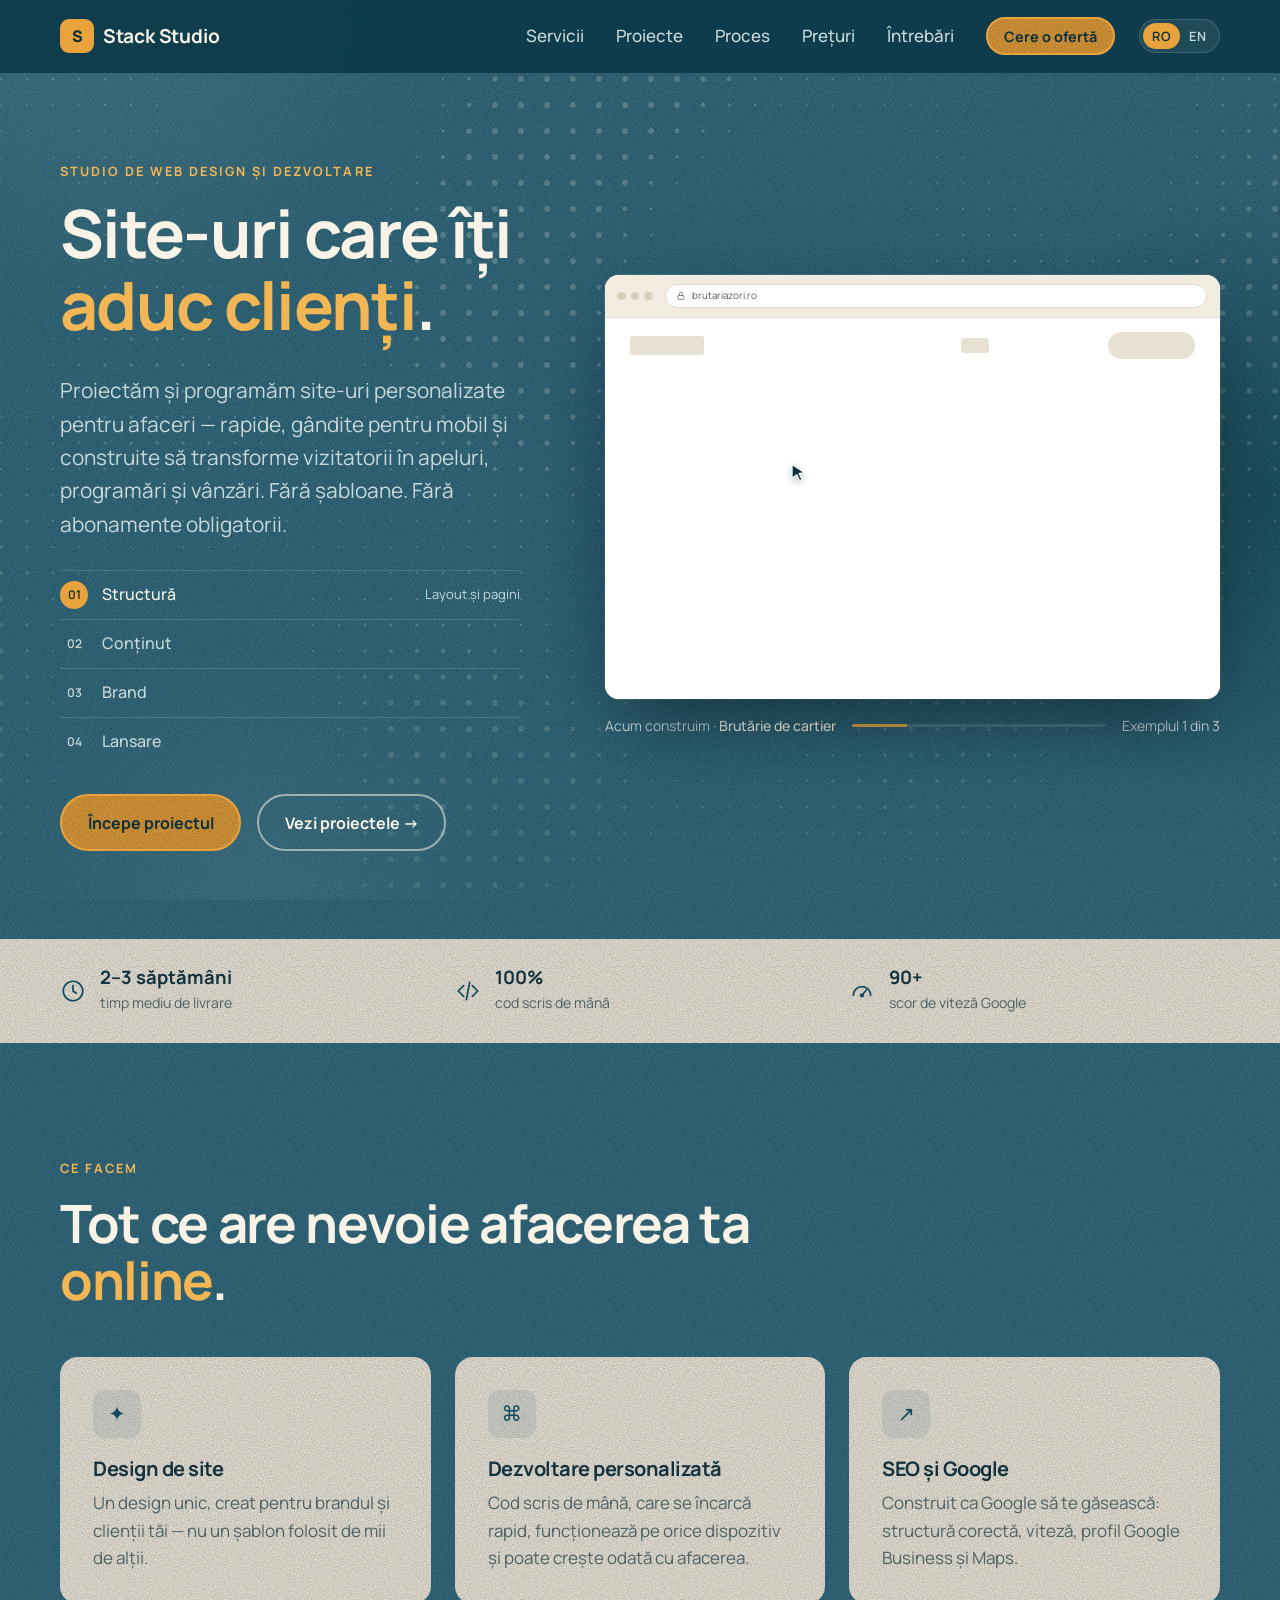
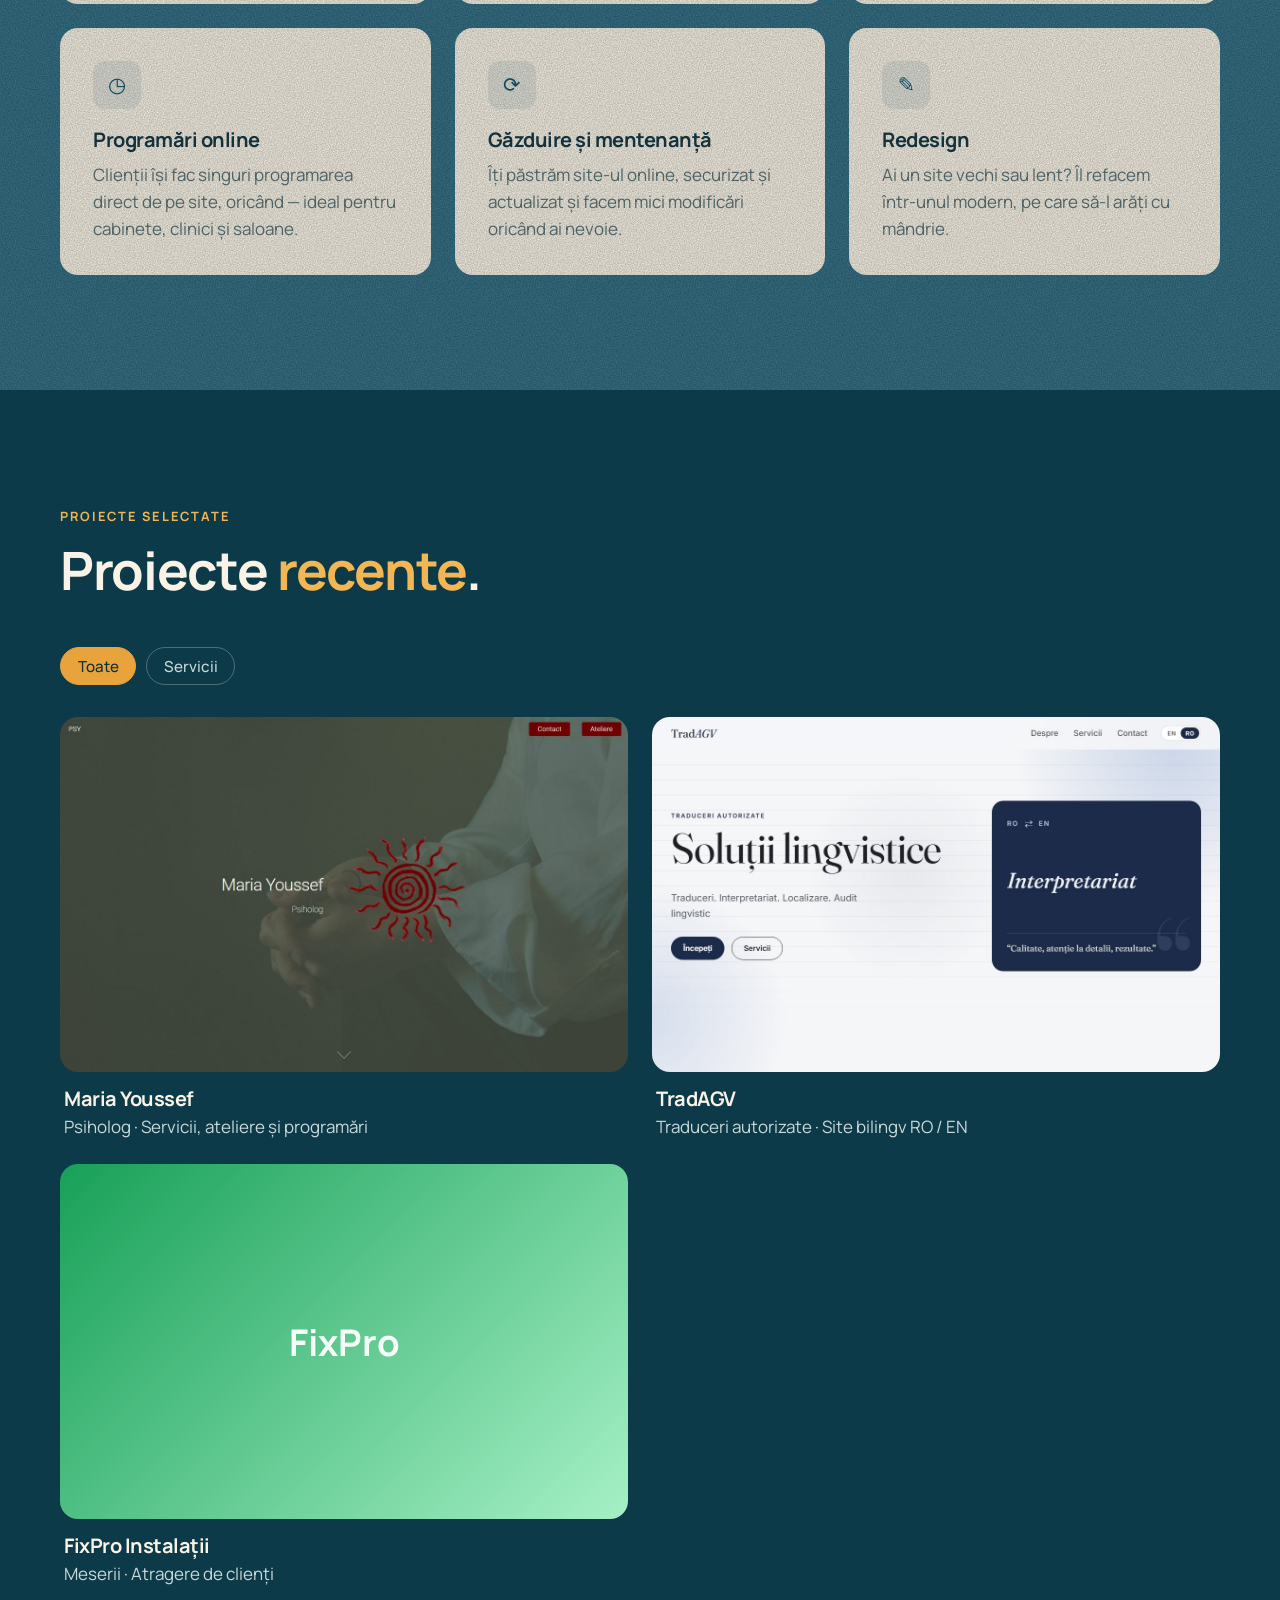
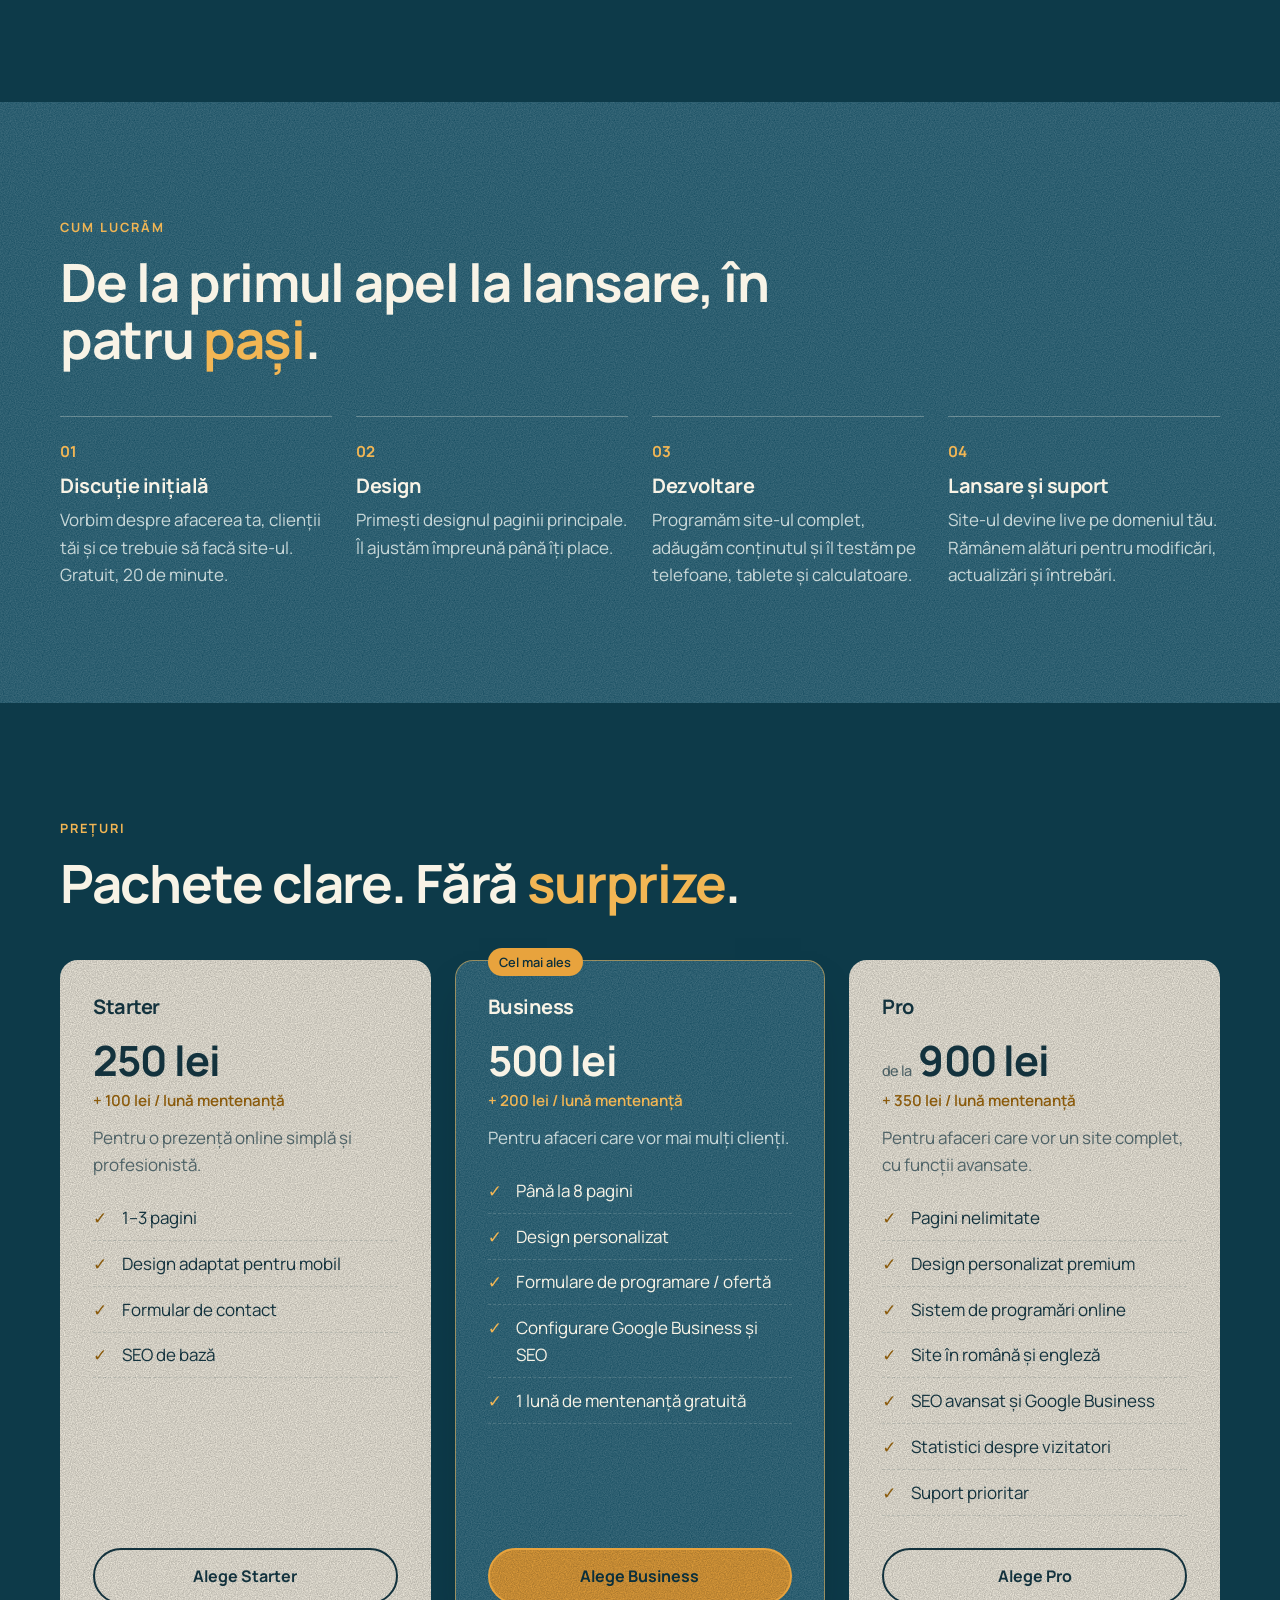
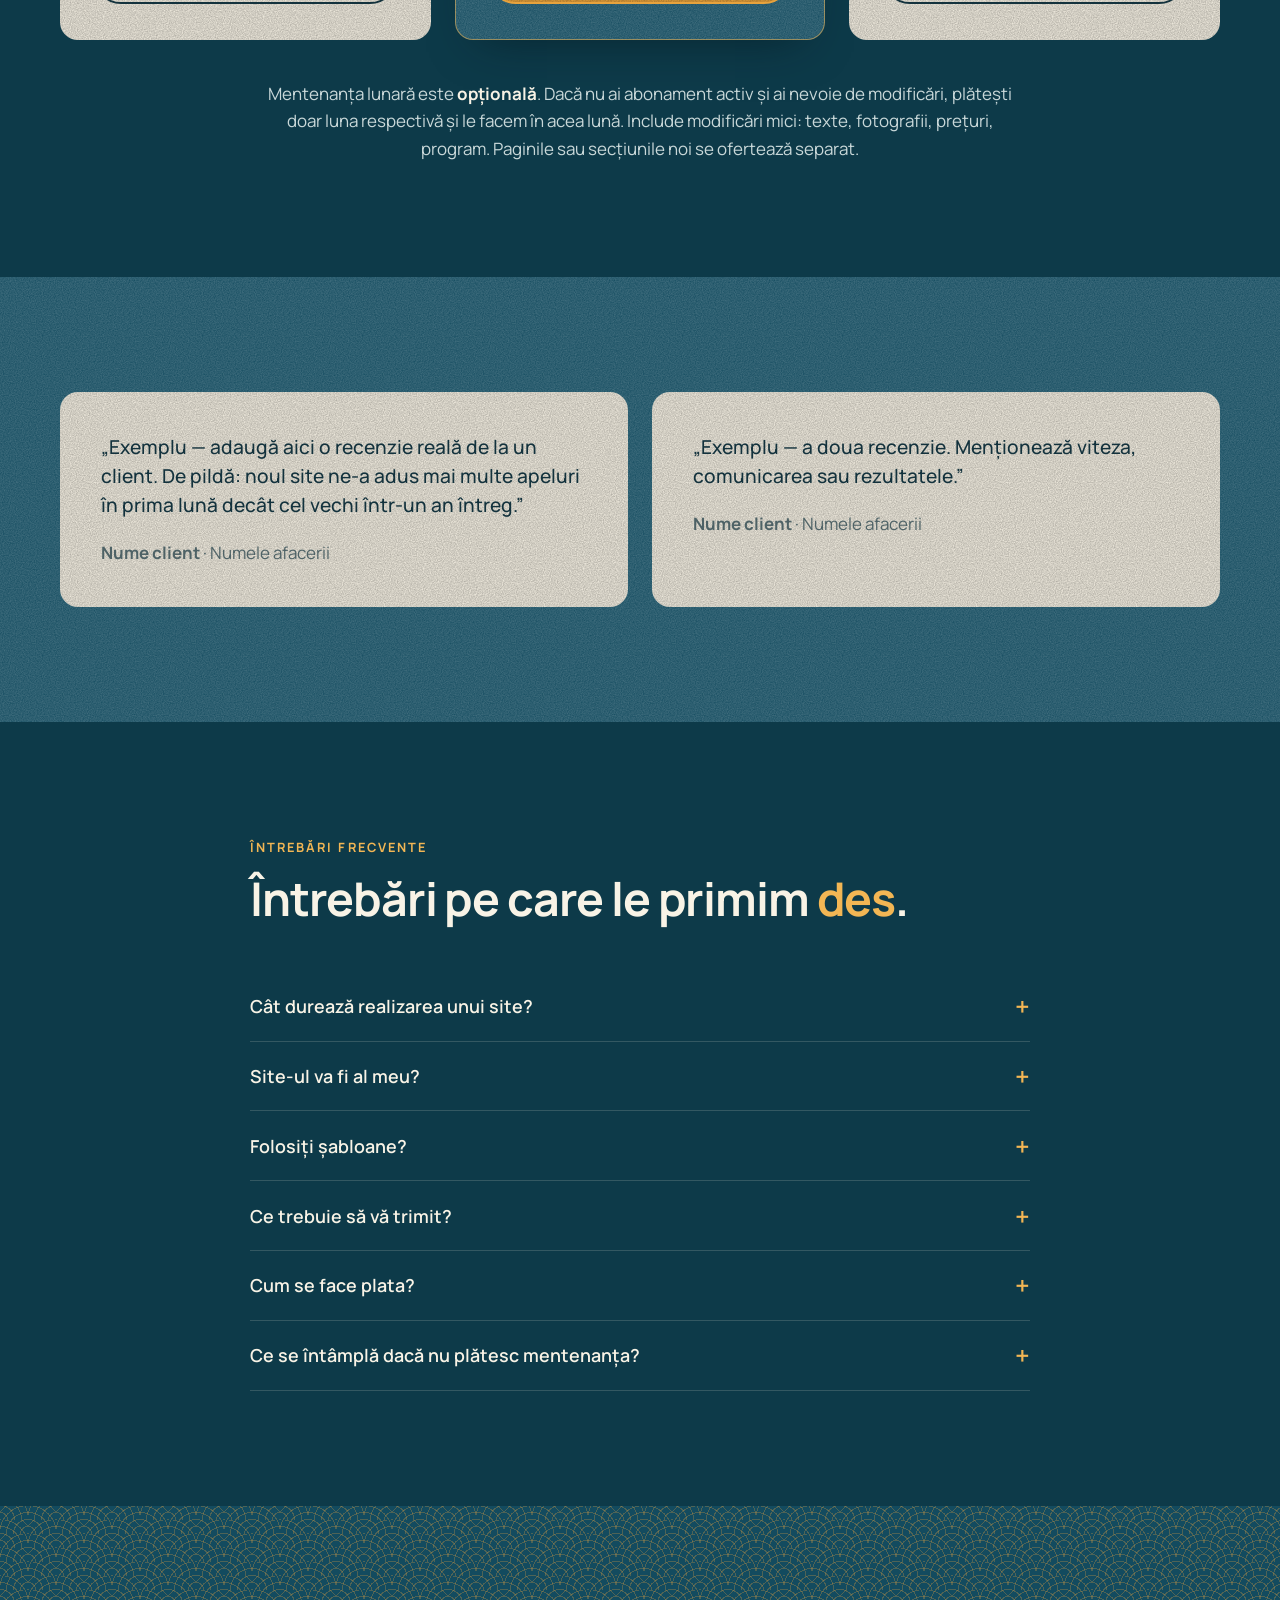
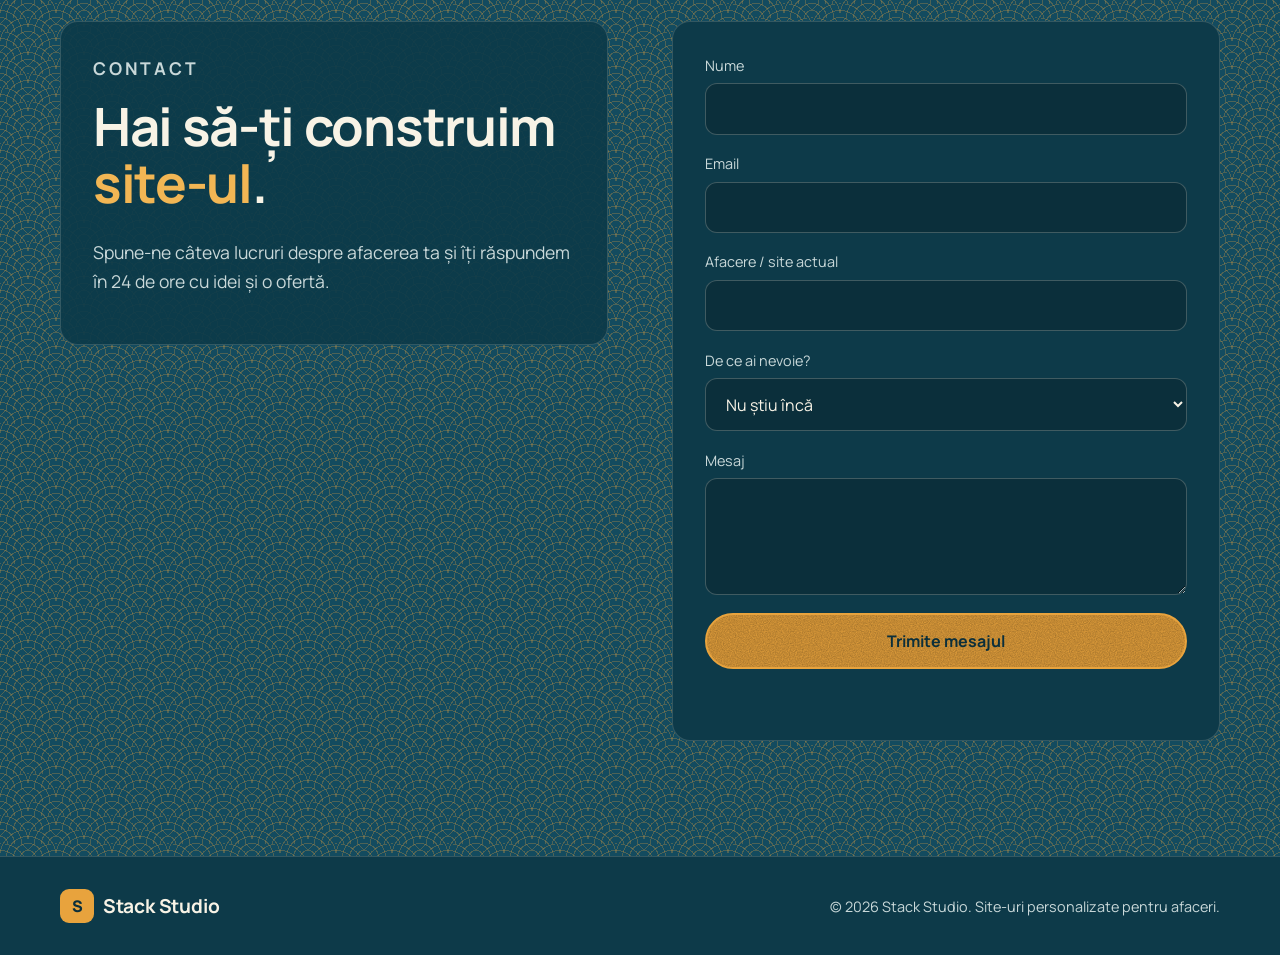
==== commit 98383eb5: "Switch preview to petrol, ivory and saffron with textures Co-Authored-By: Claude Opus 5.5 <noreply@a" ====
--- a/index.html
+++ b/index.html
@@ -13,11 +13,11 @@
   <link rel="alternate" hreflang="ro" href="./">
   <link rel="alternate" hreflang="en" href="en/">
   <link rel="alternate" hreflang="x-default" href="./">
-  <link rel="icon" href="data:image/svg+xml,<svg xmlns='http://www.w3.org/2000/svg' viewBox='0 0 32 32'><rect width='32' height='32' rx='8' fill='%231f5c45'/><text x='16' y='22' font-size='16' font-family='Arial' font-weight='700' fill='white' text-anchor='middle'>S</text></svg>">
+  <link rel="icon" href="data:image/svg+xml,<svg xmlns='http://www.w3.org/2000/svg' viewBox='0 0 32 32'><rect width='32' height='32' rx='8' fill='%23134b5f'/><text x='16' y='22' font-size='16' font-family='Arial' font-weight='700' fill='white' text-anchor='middle'>S</text></svg>">
   <link rel="preconnect" href="https://fonts.googleapis.com">
   <link rel="preconnect" href="https://fonts.gstatic.com" crossorigin>
   <link href="https://fonts.googleapis.com/css2?family=Manrope:wght@400;500;600;700&family=Fraunces:opsz,wght@9..144,600&family=Plus+Jakarta+Sans:wght@600;700&family=Syne:wght@700&display=swap" rel="stylesheet">
-  <link rel="stylesheet" href="styles.css?v=10">
+  <link rel="stylesheet" href="styles.css?v=11">
 </head>
 <body>
 
@@ -101,7 +101,7 @@
                   <span class="sbh-ct"><span class="sbh-tr" data-k="cards.2.t" data-w="38" data-x="58" data-r="ink" data-head></span></span>
                   <span class="sbh-cd"><span class="sbh-tr" data-k="cards.2.d" data-w="38" data-x="59" data-r="soft"></span></span></div>
               </div>
-              <svg class="sbh-cursor sbh-tr" data-cursor viewBox="0 0 24 24"><path d="M4 2l16 10.5-7 1.3 4 7.7-3 1.5-4-7.7L4 20z" fill="#1B2620" stroke="#fff" stroke-width="1.5" stroke-linejoin="round"/></svg>
+              <svg class="sbh-cursor sbh-tr" data-cursor viewBox="0 0 24 24"><path d="M4 2l16 10.5-7 1.3 4 7.7-3 1.5-4-7.7L4 20z" fill="#0B2F3B" stroke="#fff" stroke-width="1.5" stroke-linejoin="round"/></svg>
             </div>
           </div>
           <div class="sbh-status">
@@ -323,6 +323,6 @@
     </div>
   </footer>
 
-  <script src="script.js?v=10"></script>
+  <script src="script.js?v=11"></script>
 </body>
 </html>
--- a/styles.css
+++ b/styles.css
@@ -3,13 +3,13 @@
    Change the brand in one place: the variables below.
    ========================================================== */
 :root {
-  /* Brand palette (lavender field) */
-  --mist: #b5d8de;          /* lightest aqua */
-  --sea: #93b9c1;           /* soft blue-green */
-  --stone: #6b929c;         /* muted teal */
-  --slate: #3f5f6e;         /* deep slate blue */
-  --purple: #7a6593;        /* dusty purple */
-  --lavender: #b8a7d9;      /* light lavender */
+  /* Legacy names, mapped to the petrol · ivory · saffron palette (see the theme at the end) */
+  --mist: #c9d8d9;          /* soft petrol grey */
+  --sea: #c9d8d9;           /* soft petrol grey */
+  --stone: #134b5f;         /* petrol */
+  --slate: #0d3a49;         /* deep petrol */
+  --purple: #e8a33d;        /* saffron */
+  --lavender: #f2b654;      /* bright saffron */
 
   --accent: var(--slate);   /* buttons, logo on light backgrounds */
   --accent-ink: #ffffff;
@@ -21,8 +21,8 @@
   --bg-tint: #e4eff1;
   --card: #ffffff;
   --line: #d3e2e5;
-  --dark: #1c2c34;
-  --dark-soft: #253a44;
+  --dark: #0d3a49;
+  --dark-soft: #0b2f3b;
   --radius: 18px;
   --font-head: "Space Grotesk", system-ui, sans-serif;
   --font-body: "Inter", system-ui, sans-serif;
@@ -150,7 +150,7 @@
 .section--tint { background: var(--bg-tint); }
 .section--dark { background: var(--dark); color: #f3f3f3; }
 /* On dark green backgrounds, swap the accent to a light green so it stays readable */
-.section--dark, .plan--featured, .footer { --accent: var(--accent-light); --accent-ink: #1c2c34; --highlight: var(--lavender); }
+.section--dark, .plan--featured, .footer { --accent: var(--accent-light); --accent-ink: #0b2f3b; --highlight: var(--lavender); }
 .section--dark .btn--ghost { color: #fff; border-color: #fff; }
 .section__head { margin-bottom: 3rem; max-width: 720px; }
 
@@ -417,132 +417,189 @@
 }
 
 /* ==========================================================
-   FOREST & CREAM THEME — calm, trustworthy.
-   Overrides the earlier styles; edit the colors here.
+   PETROL · IVORY · SAFFRON THEME (60-30-10)
+   60% petrol background, 30% ivory, 10% saffron accent.
+   All text pairs meet WCAG AA (4.5:1).
    ========================================================== */
 :root {
-  --f-cream: #f6f4ee;   /* page background */
-  --f-ink: #1b2620;     /* text, projects section */
-  --f-green: #1f5c45;   /* logo, buttons, accent words */
-  --f-bronze: #8a6424;  /* small labels on light */
-  --f-gold: #d9c27a;    /* labels and buttons on dark */
-  --f-deep: #15221c;    /* dark sections */
-
-  --accent: var(--f-green);
-  --accent-ink: #ffffff;
-  --highlight: var(--f-bronze);
-  --accent-light: var(--f-gold);
-  --ink: var(--f-ink);
-  --ink-soft: #56615b;
-  --bg: var(--f-cream);
-  --bg-tint: #ece8dd;
-  --card: #ffffff;
-  --line: #e2ded2;
-  --dark: var(--f-deep);
-  --dark-soft: #1e2e26;
+  --p-petrol: #134b5f;       /* 60%: page background */
+  --p-petrol-deep: #0d3a49;  /* alternating sections */
+  --p-petrol-ink: #0b2f3b;   /* text on saffron, inputs */
+  --p-ivory: #f8f3e6;        /* 30%: cards, text on petrol */
+  --p-mist: #c9d8d9;         /* secondary text on petrol */
+  --p-saffron: #e8a33d;      /* 10%: buttons, labels, highlights */
+  --p-saffron-text: #f2b654; /* small saffron text on petrol */
+  --p-card-ink: #13323d;     /* text in ivory cards */
+  --p-card-soft: #4e6266;    /* secondary text in ivory cards */
+  --p-card-gold: #8a5a0b;    /* gold text on ivory */
+
+  --noise-light: url("data:image/svg+xml,%3Csvg xmlns='http://www.w3.org/2000/svg' width='160' height='160'%3E%3Cfilter id='n'%3E%3CfeTurbulence type='fractalNoise' baseFrequency='.85' numOctaves='2' stitchTiles='stitch'/%3E%3CfeColorMatrix values='0 0 0 0 1 0 0 0 0 1 0 0 0 0 1 .22 0 0 0 0'/%3E%3C/filter%3E%3Crect width='100%25' height='100%25' filter='url(%23n)'/%3E%3C/svg%3E");
+  --noise-dark: url("data:image/svg+xml,%3Csvg xmlns='http://www.w3.org/2000/svg' width='160' height='160'%3E%3Cfilter id='n'%3E%3CfeTurbulence type='fractalNoise' baseFrequency='.85' numOctaves='2' stitchTiles='stitch'/%3E%3CfeColorMatrix values='0 0 0 0 0 0 0 0 0 0 0 0 0 0 0 .32 0 0 0 0'/%3E%3C/filter%3E%3Crect width='100%25' height='100%25' filter='url(%23n)'/%3E%3C/svg%3E");
+
+  --accent: var(--p-saffron);
+  --accent-ink: var(--p-petrol-ink);
+  --highlight: var(--p-saffron-text);
+  --accent-light: var(--p-saffron-text);
+  --ink: var(--p-ivory);
+  --ink-soft: var(--p-mist);
+  --bg: var(--p-petrol);
+  --bg-tint: var(--p-petrol-deep);
+  --card: var(--p-ivory);
+  --line: rgba(248, 243, 230, .16);
+  --dark: var(--p-petrol-deep);
+  --dark-soft: var(--p-petrol-ink);
   --font-head: "Manrope", system-ui, sans-serif;
   --font-body: "Manrope", system-ui, sans-serif;
   --radius: 18px;
-  --shadow: 0 18px 40px -22px rgba(21, 34, 28, .35);
-}
+  --shadow: 0 20px 44px -24px rgba(3, 20, 26, .6);
+}
+
+/* 1. Petrol velvet: main page background */
+body { background-color: var(--p-petrol); background-image: var(--noise-light); color: var(--p-ivory); }
 
 /* Type */
 h1, h2, h3 { font-weight: 700; letter-spacing: -.025em; line-height: 1.08; }
 h2 { font-size: clamp(2.1rem, 4.4vw, 3.3rem); }
 h3 { font-size: 1.25rem; }
-h1 em, h2 em { font-style: normal; color: var(--f-green); }
+h1 em, h2 em { font-style: normal; color: var(--p-saffron-text); }
+.hl { color: var(--p-saffron-text); }
+.hl::after { display: none; }
 .eyebrow { font-family: var(--font-body); font-weight: 700; font-size: .8rem; letter-spacing: .16em; color: var(--highlight); }
-.hl { color: var(--f-green); }
-.hl::after { display: none; }
-
-/* Buttons */
-.btn { font-weight: 600; }
-.btn:hover { background: #184a37; border-color: #184a37; box-shadow: 0 10px 24px -12px rgba(31, 92, 69, .7); }
-.btn--ghost { color: var(--ink); border-color: var(--ink); background: transparent; }
-.btn--ghost:hover { background: var(--ink); border-color: var(--ink); color: var(--f-cream); box-shadow: none; }
-
-/* Dark sections: gold labels and gold buttons with dark text */
-.section--dark, .plan--featured, .footer {
-  --accent: var(--f-gold); --accent-ink: var(--f-deep); --highlight: var(--f-gold);
-}
-.section--dark { background: var(--f-deep); color: var(--f-cream); }
-.section--dark h2 em { color: var(--f-gold); }
-.section--dark .btn:hover, .plan--featured .btn:hover { background: #e6d394; border-color: #e6d394; box-shadow: none; }
-.section--dark .btn--ghost { color: var(--f-cream); border-color: rgba(246, 244, 238, .45); }
-
-/* Nav: light */
-.nav { background: rgba(246, 244, 238, .92); }
-.logo { color: var(--ink); font: 700 1.2rem var(--font-head); letter-spacing: -.01em; }
-.logo__mark { background: var(--f-green); color: #fff; border-radius: 9px; font: 700 1rem var(--font-head); }
-.nav__links a:not(.btn) { color: var(--ink-soft); }
-.nav__links a:not(.btn):hover { color: var(--ink); }
-.lang a.is-active { background: var(--f-green); color: #fff; }
-
-/* Hero: light, with the build animation */
+
+/* 5. Saffron grain: primary buttons */
+.btn { background-color: var(--p-saffron); background-image: var(--noise-dark); border-color: var(--p-saffron); color: var(--p-petrol-ink); font-weight: 700; }
+.btn:hover { background-color: var(--p-saffron-text); border-color: var(--p-saffron-text); box-shadow: 0 10px 24px -12px rgba(232, 163, 61, .6); }
+.btn--ghost { background: transparent; color: var(--p-ivory); border-color: rgba(248, 243, 230, .55); }
+.btn--ghost:hover { background: var(--p-ivory); color: var(--p-card-ink); border-color: var(--p-ivory); box-shadow: none; }
+.nav__links .btn { color: var(--p-petrol-ink); }
+
+/* Ivory surfaces switch to dark text */
+.card, .plan:not(.plan--featured), .quote, .strip {
+  --ink: var(--p-card-ink); --ink-soft: var(--p-card-soft); --highlight: var(--p-card-gold);
+  --line: rgba(19, 50, 61, .14);
+  color: var(--p-card-ink);
+}
+/* 2. Ivory paper: cards and the ivory band */
+.card, .plan:not(.plan--featured), .quote, .strip { background-color: var(--p-ivory); background-image: var(--noise-dark); }
+.card, .plan:not(.plan--featured), .quote { border-color: transparent; }
+.plan:not(.plan--featured) .btn--ghost, .card .btn--ghost { color: var(--p-card-ink); border-color: var(--p-card-ink); }
+.plan:not(.plan--featured) .btn--ghost:hover { background: var(--p-card-ink); color: var(--p-ivory); }
+
+/* Nav */
+.nav { background: rgba(13, 58, 73, .92); }
+.nav.is-scrolled { border-color: var(--line); }
+.logo { color: var(--p-ivory); font: 700 1.2rem var(--font-head); letter-spacing: -.01em; }
+.logo__mark { background: var(--p-saffron); color: var(--p-petrol-ink); border-radius: 9px; font: 800 1rem var(--font-head); }
+.nav__links a:not(.btn) { color: var(--p-mist); }
+.nav__links a:not(.btn):hover { color: var(--p-ivory); }
+.nav__toggle span { background: var(--p-ivory); }
+.lang { background: rgba(248, 243, 230, .07); border-color: var(--line); }
+.lang a { color: var(--p-mist); }
+.lang a:hover { color: var(--p-ivory); }
+.lang a.is-active { background: var(--p-saffron); color: var(--p-petrol-ink); }
+@media (max-width: 760px) { .nav__links { background: var(--p-petrol-deep); } }
+
+/* Hero (on petrol velvet) with the build animation */
 .hero--build .hero__title { font-size: clamp(2.6rem, 5.2vw, 4.4rem); max-width: 14ch; }
-.sbh-step.active .n { background: var(--f-green); color: #fff; }
+.sbh-step { color: var(--p-mist); border-top-color: var(--line); }
+.sbh-step.done, .sbh-step.active { color: var(--p-ivory); }
 .sbh-step .n { font-family: var(--font-body); }
-.sbh-live { background: #e3eee8; color: var(--f-green); }
-.sbh-bar i { background: var(--f-green); }
-@keyframes sbhPulse { 0% { box-shadow: 0 0 0 0 rgba(31, 92, 69, .4); } 100% { box-shadow: 0 0 0 1.6cqw rgba(31, 92, 69, 0); } }
-
-/* Green band under the hero */
-.strip { background: var(--f-green); color: var(--f-cream); padding: 28px 0; }
+.sbh-step.done .n { background: rgba(248, 243, 230, .12); color: var(--p-ivory); }
+.sbh-step.active .n { background: var(--p-saffron); color: var(--p-petrol-ink); }
+.sbh-step .d { color: var(--p-mist); }
+.sbh-browser { box-shadow: 0 30px 80px -20px rgba(3, 20, 26, .7), 0 0 0 1px rgba(248, 243, 230, .12); }
+.sbh-chrome { background: #f1ecdf; border-bottom-color: #e2dccb; }
+.sbh-dots i { background: #d8d0bd; }
+.sbh-url { border-color: #e2dccb; color: var(--p-card-soft); }
+.sbh-caret { background: var(--p-card-ink); }
+.sbh-live { background: #fbebd0; color: var(--p-card-gold); }
+.sbh-status { color: var(--p-mist); }
+.sbh-status b { color: var(--p-ivory); }
+.sbh-bar { background: rgba(248, 243, 230, .15); }
+.sbh-bar i { background: var(--p-saffron); }
+@keyframes sbhPulse { 0% { box-shadow: 0 0 0 0 rgba(232, 163, 61, .45); } 100% { box-shadow: 0 0 0 1.6cqw rgba(232, 163, 61, 0); } }
+
+/* Ivory band under the hero */
+.strip { padding: 28px 0; }
 .strip__list { list-style: none; margin: 0; padding: 0; display: grid; grid-template-columns: repeat(3, 1fr); gap: 1.5rem; }
 .strip__item { display: flex; align-items: center; gap: 14px; }
-.strip__item svg { flex: none; width: 26px; height: 26px; }
-.strip__item strong { display: block; font: 700 1.15rem/1.15 var(--font-head); }
-.strip__item span { font-size: .88rem; color: rgba(246, 244, 238, .78); }
+.strip__item svg { flex: none; width: 26px; height: 26px; stroke: var(--p-petrol); }
+.strip__item strong { display: block; font: 700 1.15rem/1.15 var(--font-head); color: var(--p-card-ink); }
+.strip__item span { font-size: .88rem; color: var(--p-card-soft); }
 @media (max-width: 760px) { .strip__list { grid-template-columns: 1fr; gap: 1rem; } }
 
 /* Service cards */
-.card { border-color: var(--line); }
-.card__icon { background: var(--bg-tint); color: var(--f-green); border-radius: 12px; }
-
-/* Projects: dark forest */
-#work.section--dark { background: var(--f-ink); }
-.filter { color: rgba(246, 244, 238, .7); border-color: rgba(246, 244, 238, .22); }
-.filter:hover { color: var(--f-cream); border-color: rgba(246, 244, 238, .55); }
-.work__meta p { color: rgba(246, 244, 238, .65); }
+.card:hover { box-shadow: var(--shadow); }
+.card__icon { background: rgba(19, 75, 95, .1); color: var(--p-petrol); border-radius: 12px; }
+
+/* Alternating deeper sections */
+.section--tint, .section--dark { background: var(--p-petrol-deep); color: var(--p-ivory); }
+.section--dark .btn--ghost { color: var(--p-ivory); border-color: rgba(248, 243, 230, .55); }
+
+/* Projects */
+.filter { color: var(--p-mist); border-color: rgba(248, 243, 230, .28); }
+.filter:hover { color: var(--p-ivory); border-color: rgba(248, 243, 230, .6); }
+.filter.is-active { background: var(--p-saffron); border-color: var(--p-saffron); color: var(--p-petrol-ink); }
+.work__meta h3 { color: var(--p-ivory); }
+.work__meta p { color: var(--p-mist); }
 
 /* Process */
-.step { border-top: 2px solid var(--f-green); }
-.step__n { font-family: var(--font-body); color: var(--f-bronze); }
+.step { border-top: 1px solid rgba(248, 243, 230, .3); }
+.step__n { font-family: var(--font-body); color: var(--p-saffron-text); }
+.step p { color: var(--p-mist); }
 
 /* Pricing */
-.plan { border-color: var(--line); }
 .plan li { border-bottom-color: var(--line); }
-.plan li::before { color: var(--f-green); }
-.plan--featured { background: var(--f-deep); border-color: var(--f-deep); }
-.plan--featured li { border-color: rgba(246, 244, 238, .12); }
-.plan--featured li::before { color: var(--f-gold); }
-.plan--featured .plan__price small, .plan--featured .plan__desc { color: rgba(246, 244, 238, .65); }
-.plan__monthly { color: var(--f-bronze); font-family: var(--font-body); }
-.plan--featured .plan__monthly { color: var(--f-gold); }
+.plan li::before { color: var(--p-card-gold); }
+.plan__monthly { color: var(--p-card-gold); font-family: var(--font-body); }
+.plan--featured { background-color: var(--p-petrol); background-image: var(--noise-light); border: 1px solid rgba(242, 182, 84, .55); color: var(--p-ivory); }
+.plan--featured li { border-color: var(--line); }
+.plan--featured li::before, .plan--featured .plan__monthly { color: var(--p-saffron-text); }
+.plan--featured .plan__price small, .plan--featured .plan__desc { color: var(--p-mist); }
+.plan__badge { background: var(--p-saffron); color: var(--p-petrol-ink); }
+.pricing__note { color: var(--p-mist); }
+.pricing__note strong { color: var(--p-ivory); }
 
 /* Testimonials and FAQ */
-.quote { border-color: var(--line); }
 .quote p { font: 500 1.2rem/1.5 var(--font-body); letter-spacing: 0; }
-.faq summary { font: 600 1.12rem var(--font-head); }
-.faq summary::after { color: var(--f-green); }
+.quote footer { color: var(--p-card-soft); }
+.faq details { border-bottom-color: var(--line); }
+.faq summary { font: 600 1.12rem var(--font-head); color: var(--p-ivory); }
+.faq summary::after { color: var(--p-saffron-text); }
+.faq details p { color: var(--p-mist); }
 .container--narrow h2 { font-size: clamp(2rem, 4vw, 2.9rem); }
 
-/* Contact form on dark */
-.form { background: var(--dark-soft); }
-.form label { color: rgba(246, 244, 238, .72); }
-.form input, .form select, .form textarea { background: #101a15; border-color: #2c3d34; }
-.form__status { color: var(--f-gold); }
-.contact__intro > p { color: rgba(246, 244, 238, .72); }
+/* 3. Petrol art deco: only the Contact section */
+#contact.section--dark {
+  background-color: var(--p-petrol);
+  background-image: repeating-radial-gradient(circle at 50% 100%, rgba(232, 163, 61, .28) 0 1px, transparent 1px 7px),
+                    repeating-radial-gradient(circle at 50% 100%, rgba(232, 163, 61, .28) 0 1px, transparent 1px 7px);
+  background-size: 56px 28px;
+  background-position: 0 0, 28px 14px;
+}
+/* Solid panels so text and fields stay easy to read on the pattern */
+.contact__intro { background: rgba(13, 58, 73, .92); border: 1px solid var(--line); border-radius: var(--radius); padding: 2rem; }
+.contact__intro > p { color: var(--p-mist); }
+.form { background: var(--p-petrol-deep); border: 1px solid var(--line); }
+.form label { color: var(--p-mist); }
+.form input, .form select, .form textarea { background: var(--p-petrol-ink); border-color: rgba(248, 243, 230, .22); color: var(--p-ivory); }
+.form input:focus, .form select:focus, .form textarea:focus { border-color: var(--p-saffron); }
+.form__status { color: var(--p-saffron-text); }
 
 /* Footer */
-.footer { background: var(--f-deep); color: rgba(246, 244, 238, .55); border-top-color: rgba(246, 244, 238, .08); }
-.footer .logo { color: var(--f-cream); }
-
-/* Page background glows in forest tones */
+.footer { background: var(--p-petrol-deep); color: var(--p-mist); border-top-color: var(--line); }
+.footer .logo { color: var(--p-ivory); }
+
+/* Soft glows over the velvet, in petrol tones (no saffron) */
 body::before {
   background:
-    radial-gradient(38vmax 38vmax at 8% 0%,   rgba(31, 92, 69, .13), transparent 70%),
-    radial-gradient(34vmax 34vmax at 100% 55%, rgba(217, 194, 122, .26), transparent 70%),
-    radial-gradient(30vmax 30vmax at 20% 100%, rgba(138, 100, 36, .08), transparent 70%);
-}
-body::after { background-image: radial-gradient(circle at 1px 1px, rgba(31, 92, 69, .2) 1.1px, transparent 0); }
+    radial-gradient(38vmax 38vmax at 8% 0%,   rgba(201, 216, 217, .10), transparent 70%),
+    radial-gradient(34vmax 34vmax at 100% 55%, rgba(13, 58, 73, .55), transparent 70%),
+    radial-gradient(30vmax 30vmax at 20% 100%, rgba(201, 216, 217, .07), transparent 70%);
+}
+body::after { background-image: radial-gradient(circle at 1px 1px, rgba(248, 243, 230, .16) 1.1px, transparent 0); }
+
+/* Dark sections: same saffron accent (replaces the old lavender override) */
+.section--dark, .section--tint, .plan--featured, .footer {
+  --accent: var(--p-saffron); --accent-ink: var(--p-petrol-ink); --highlight: var(--p-saffron-text);
+}
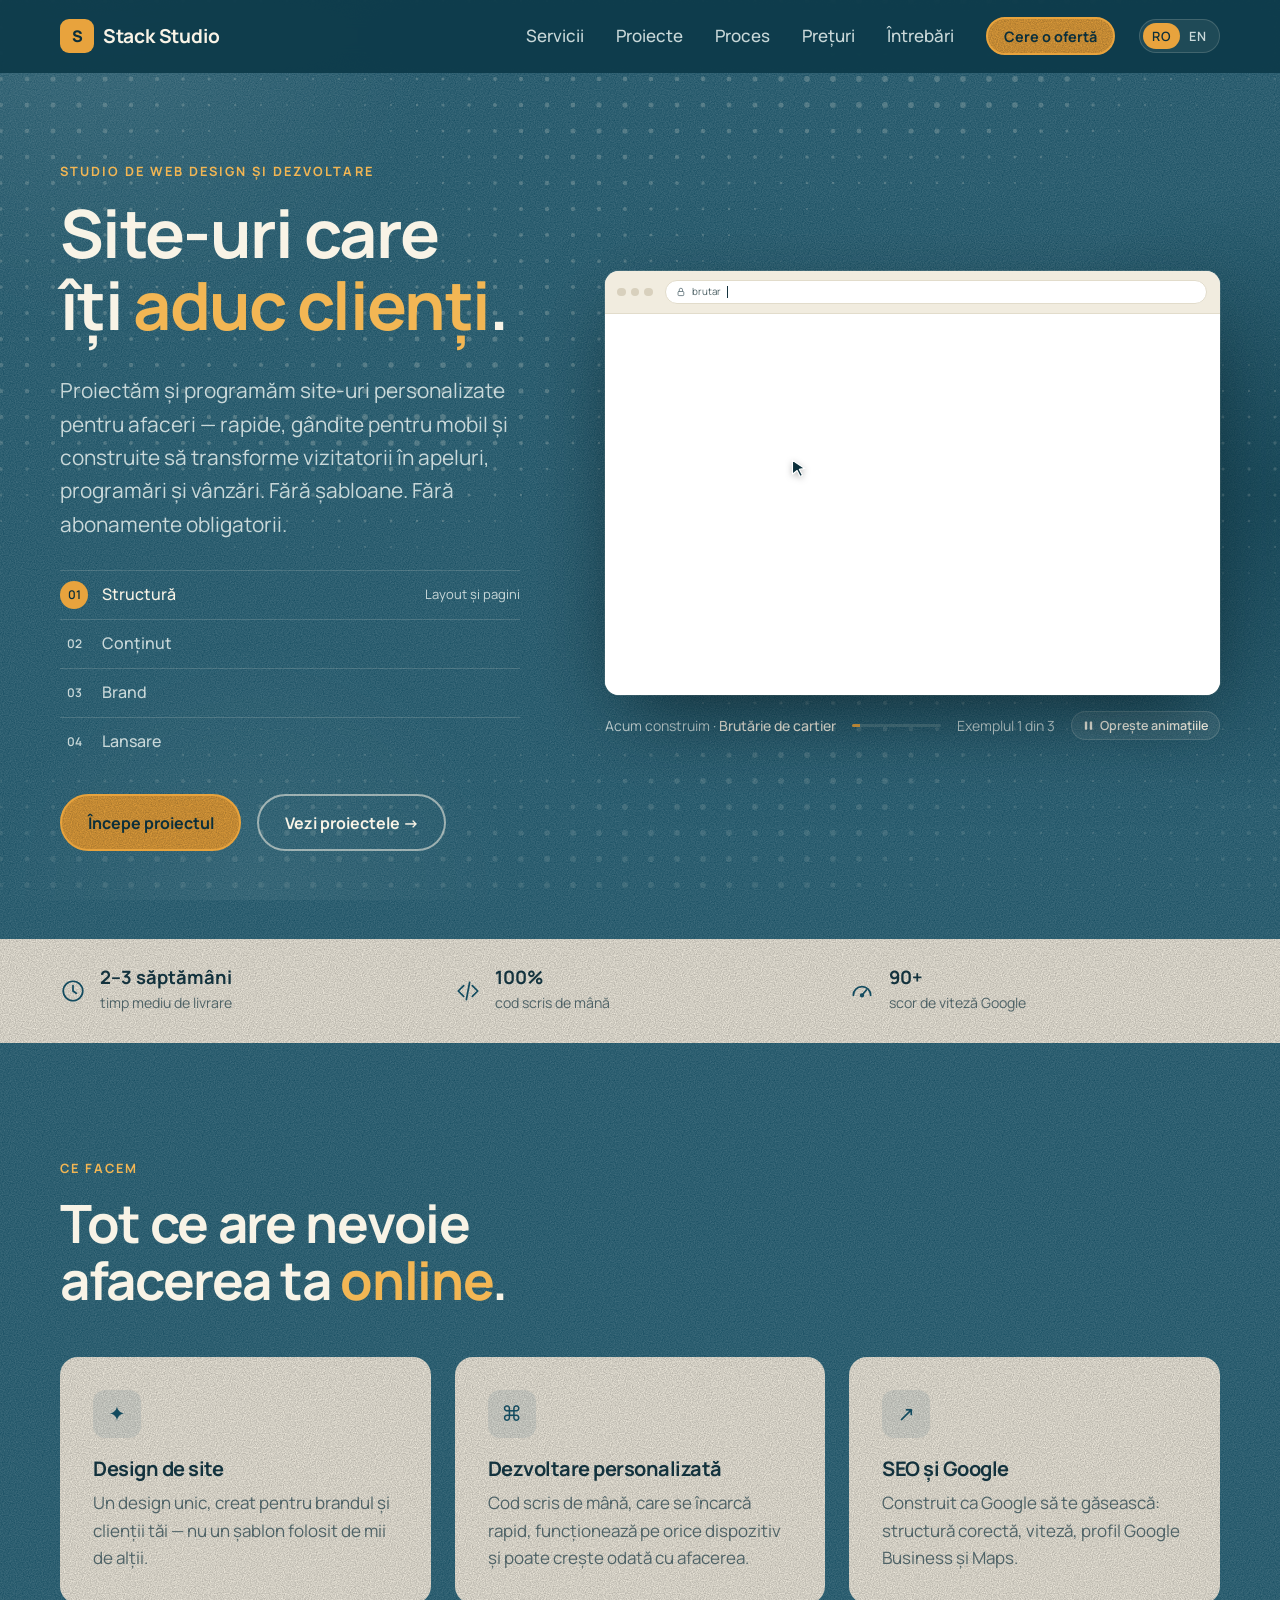
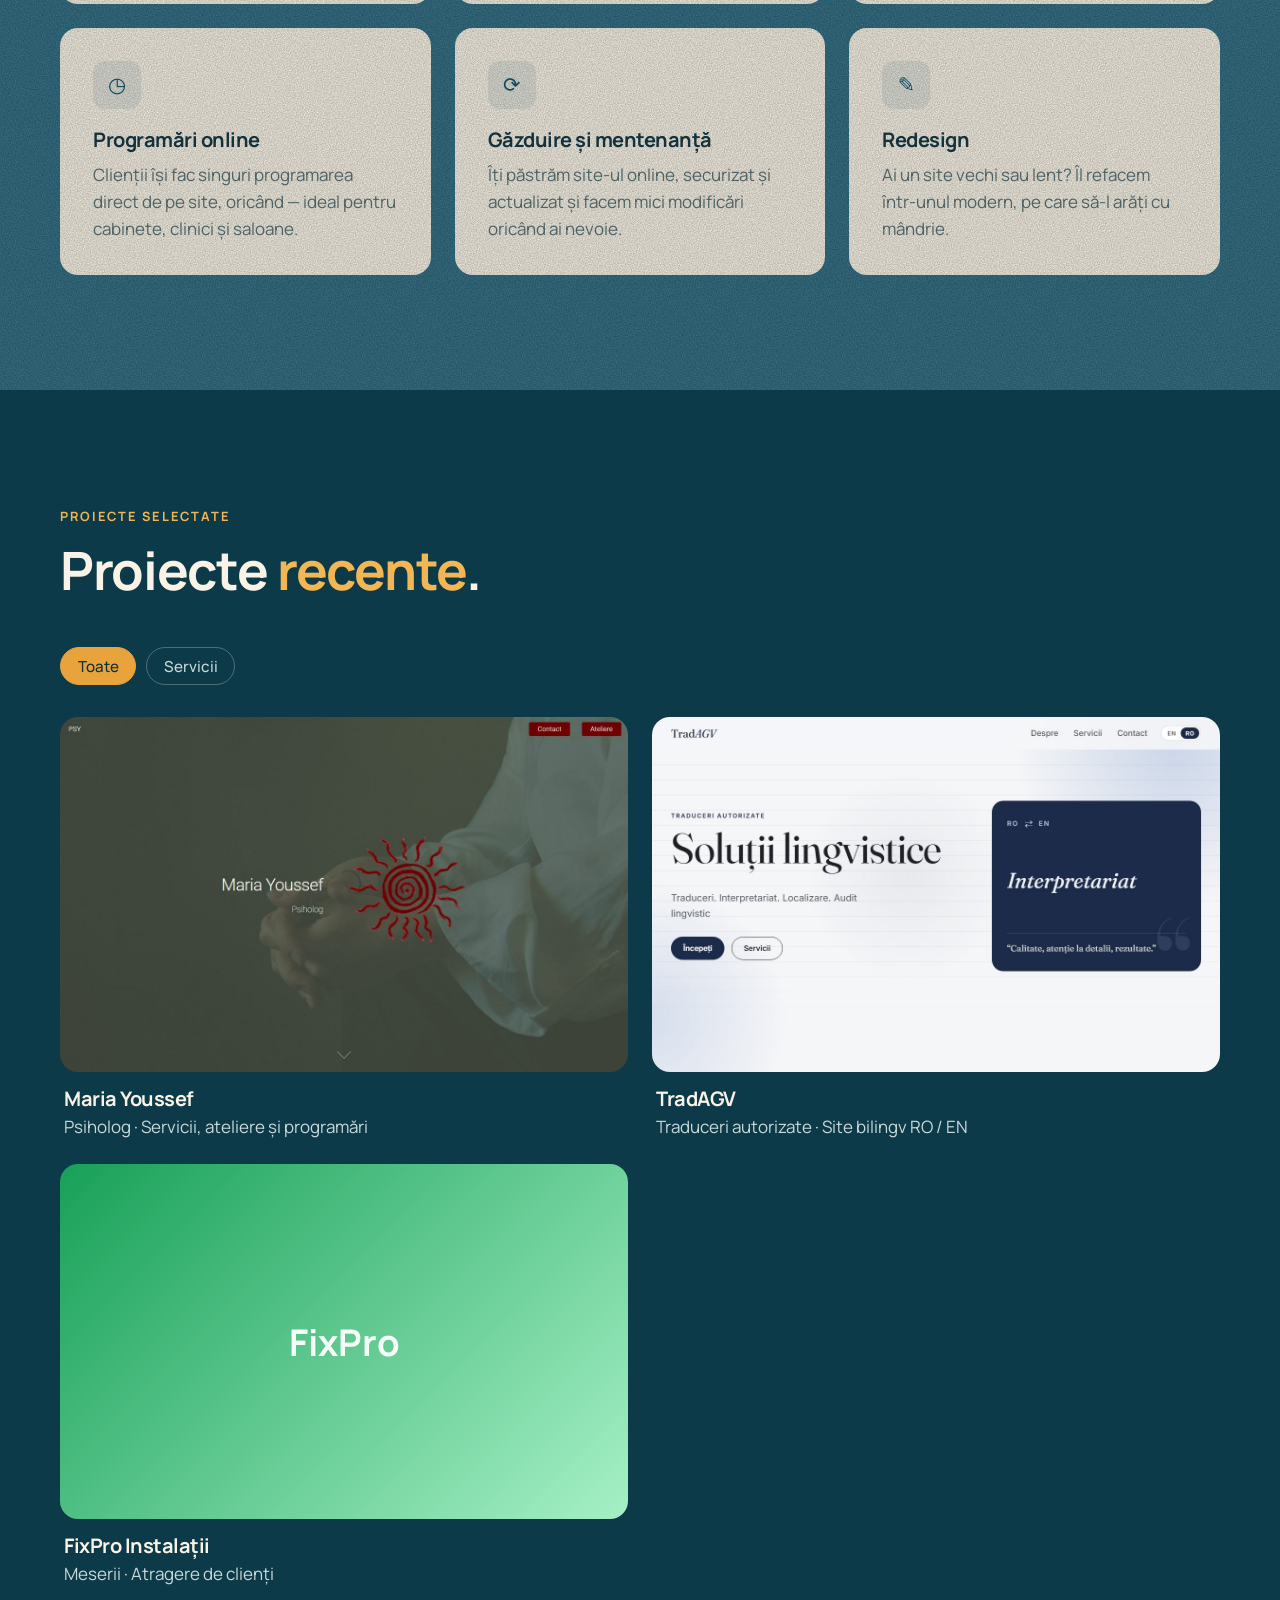
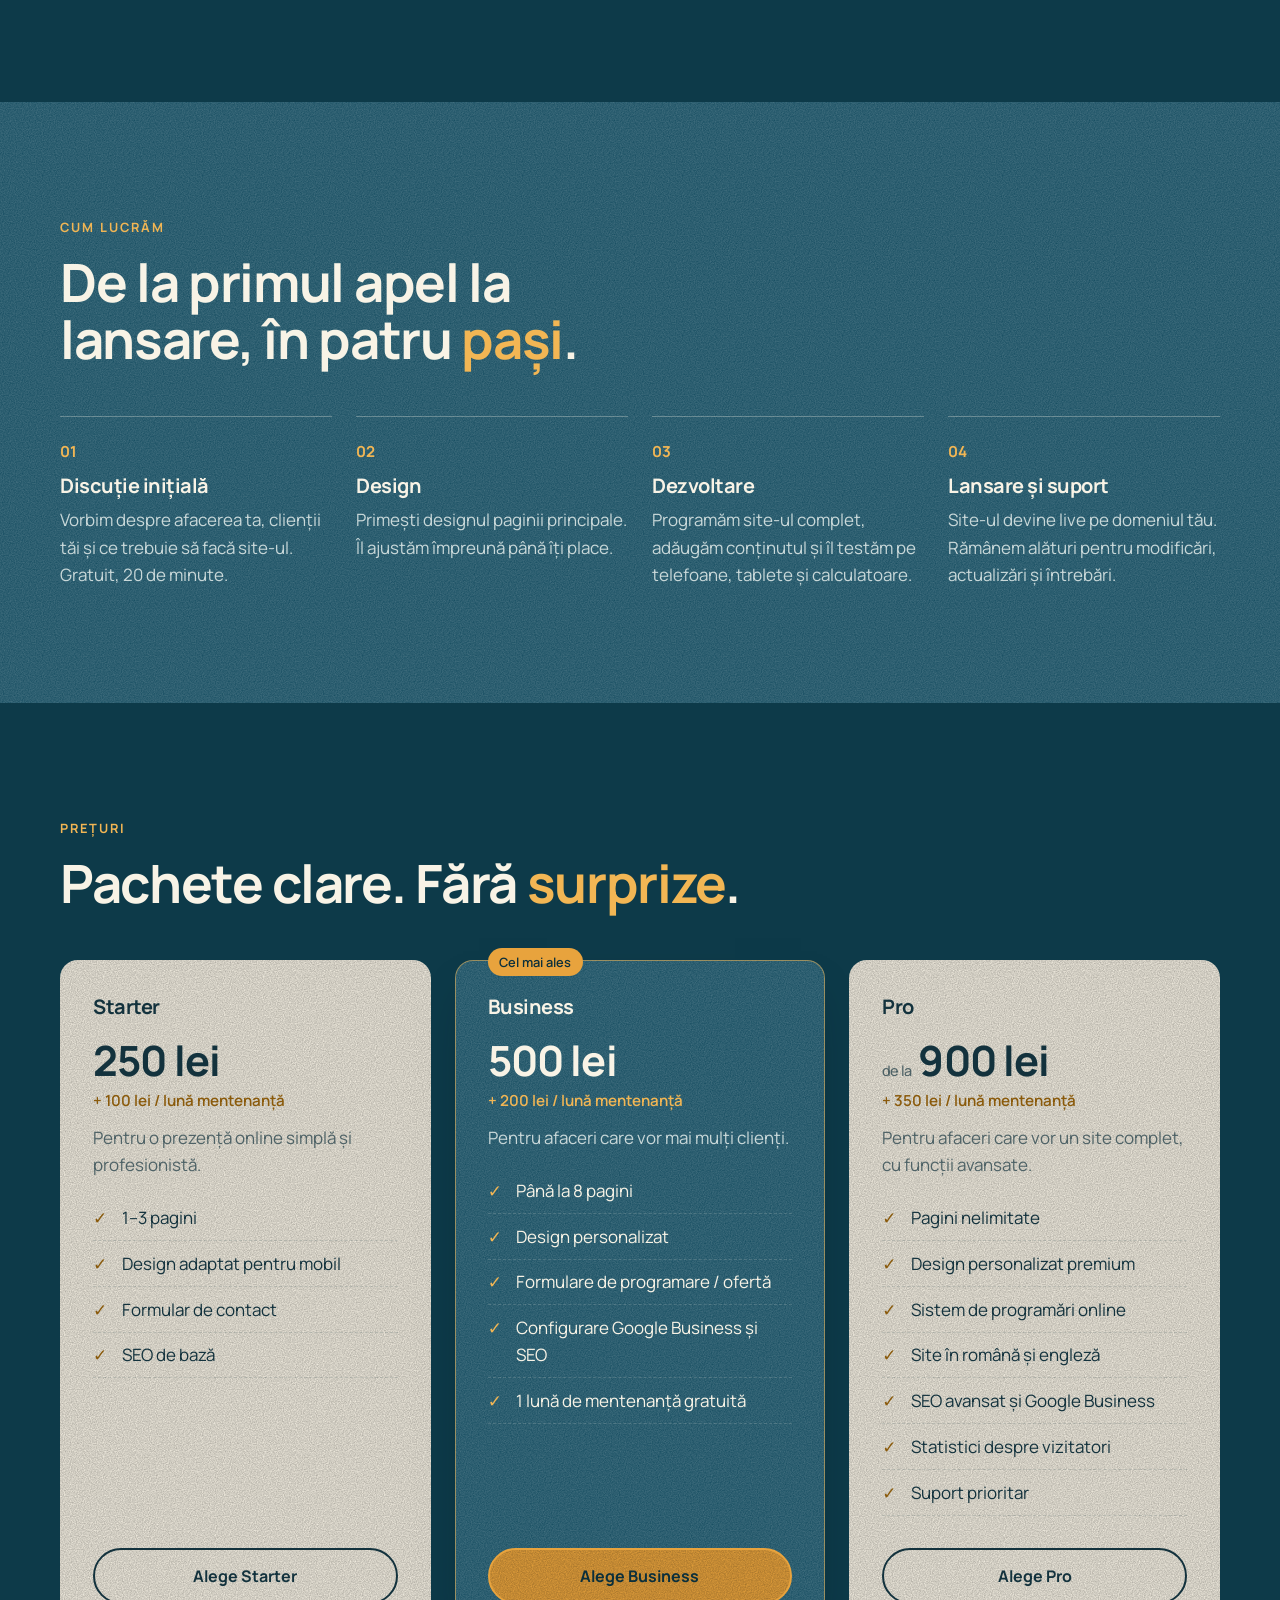
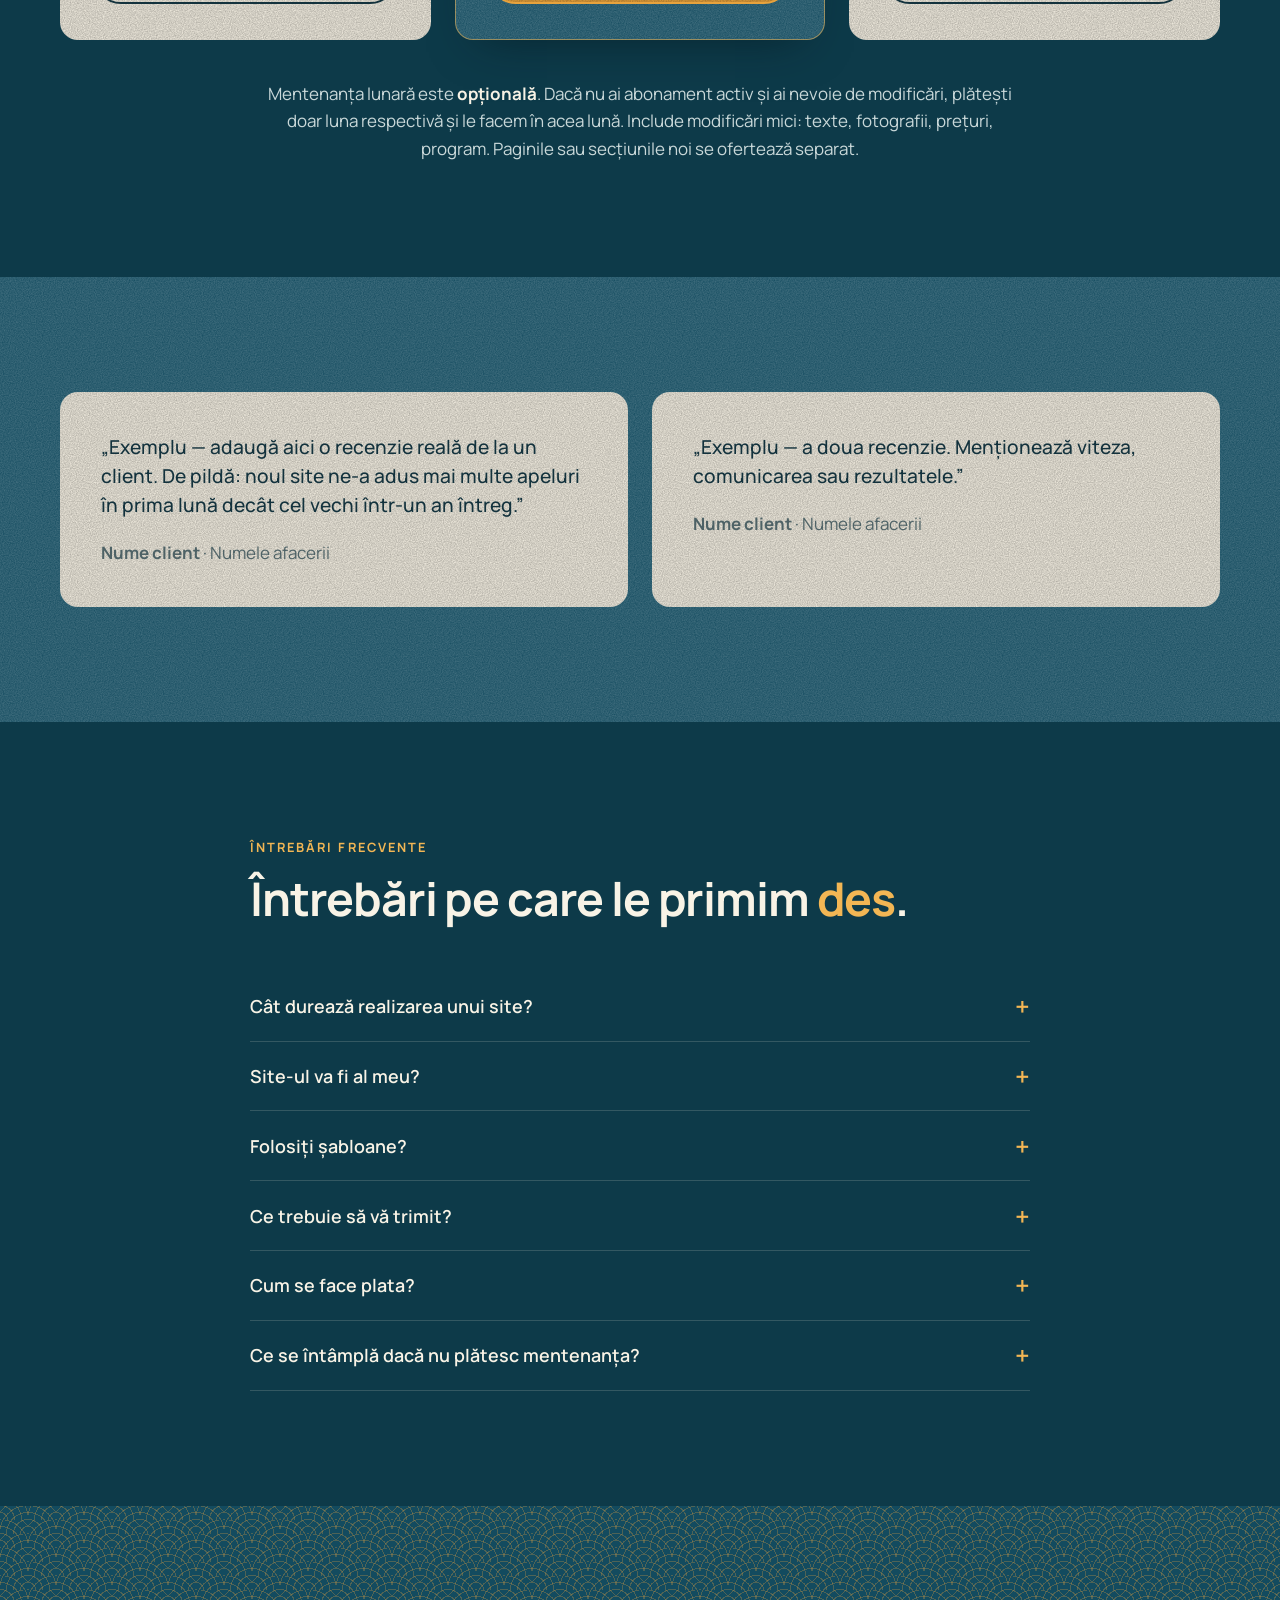
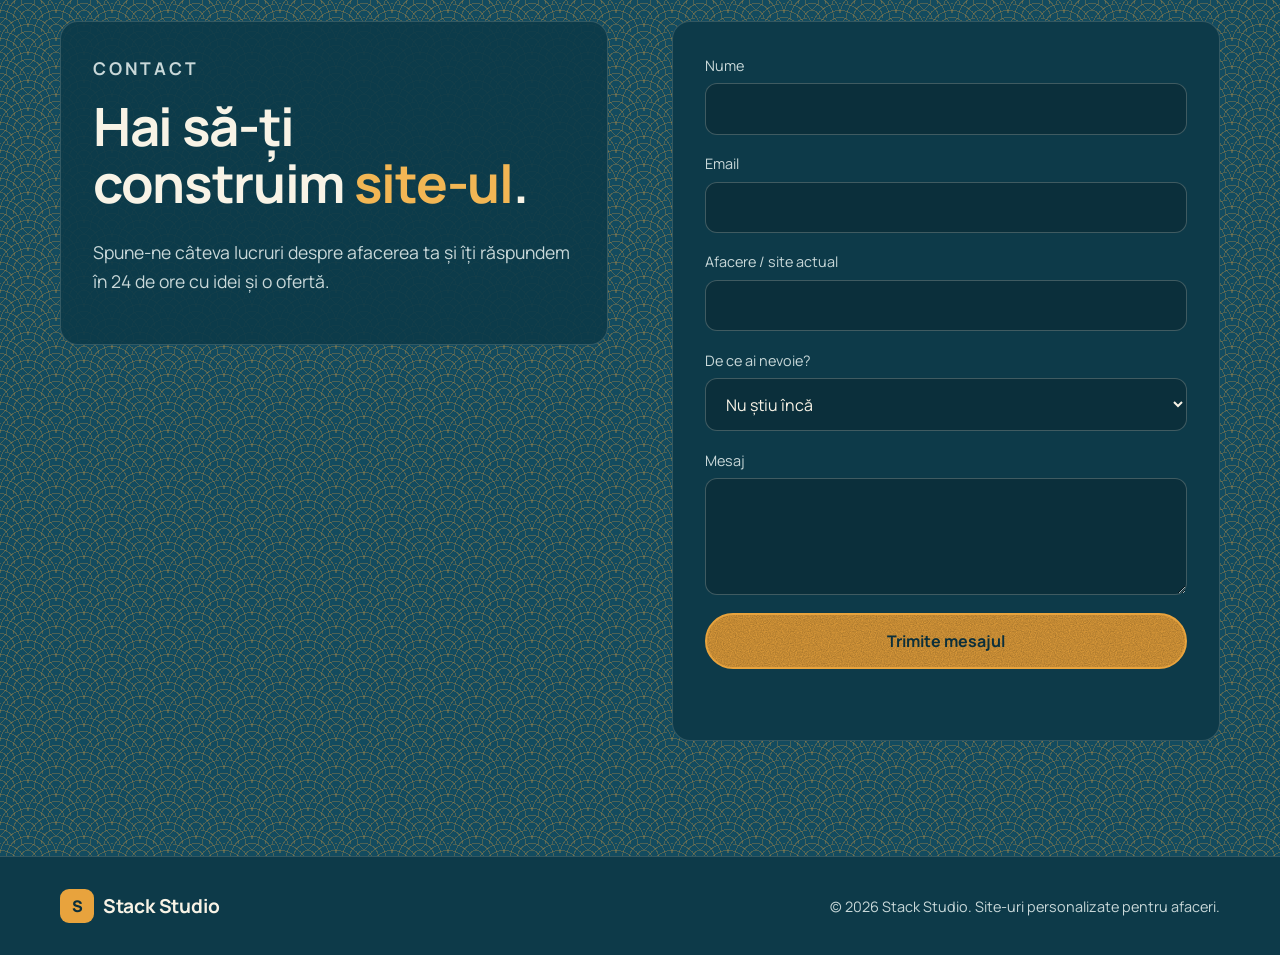
==== commit bd19fe04: "Fix Web Interface Guidelines review findings Skip link, visible focus, pause control for looping ani" ====
--- a/index.html
+++ b/index.html
@@ -3,6 +3,7 @@
 <head>
   <meta charset="utf-8">
   <meta name="viewport" content="width=device-width, initial-scale=1">
+  <meta name="theme-color" content="#134B5F">
   <title>Stack Studio — Site-uri care îți aduc clienți</title>
   <meta name="description" content="Stack Studio proiectează și programează site-uri personalizate, rapide și moderne pentru afaceri.">
   <meta property="og:title" content="Stack Studio — Site-uri care îți aduc clienți">
@@ -17,14 +18,15 @@
   <link rel="preconnect" href="https://fonts.googleapis.com">
   <link rel="preconnect" href="https://fonts.gstatic.com" crossorigin>
   <link href="https://fonts.googleapis.com/css2?family=Manrope:wght@400;500;600;700&family=Fraunces:opsz,wght@9..144,600&family=Plus+Jakarta+Sans:wght@600;700&family=Syne:wght@700&display=swap" rel="stylesheet">
-  <link rel="stylesheet" href="styles.css?v=11">
+  <link rel="stylesheet" href="styles.css?v=12">
 </head>
 <body>
+  <a class="skip-link" href="#main">Sari la conținut</a>
 
   <!-- ============ NAV ============ -->
   <header class="nav" id="top">
     <div class="container nav__inner">
-      <a href="#top" class="logo"><span class="logo__mark">S</span>Stack Studio</a>
+      <a href="#top" class="logo" translate="no"><span class="logo__mark">S</span>Stack Studio</a>
       <nav class="nav__links" id="navLinks">
         <a href="#services">Servicii</a>
         <a href="#work">Proiecte</a>
@@ -33,17 +35,17 @@
         <a href="#faq">Întrebări</a>
         <a href="#contact" class="btn btn--small">Cere o ofertă</a>
       </nav>
-      <div class="lang" aria-label="Limba / Language">
+      <nav class="lang" aria-label="Limba / Language">
         <a href="./" class="is-active" hreflang="ro" lang="ro" aria-current="true">RO</a>
         <a href="en/" hreflang="en" lang="en">EN</a>
-      </div>
+      </nav>
       <button class="nav__toggle" id="navToggle" aria-label="Deschide meniul" aria-expanded="false">
         <span></span><span></span>
       </button>
     </div>
   </header>
 
-  <main>
+  <main id="main">
     <!-- ============ HERO ============ -->
     <section class="hero hero--build">
       <div class="container sbh">
@@ -132,32 +134,32 @@
         </div>
         <div class="grid grid--3">
           <article class="card reveal">
-            <div class="card__icon">✦</div>
+            <div class="card__icon" aria-hidden="true">✦</div>
             <h3>Design de site</h3>
             <p>Un design unic, creat pentru brandul și clienții tăi — nu un șablon folosit de mii de alții.</p>
           </article>
           <article class="card reveal">
-            <div class="card__icon">⌘</div>
+            <div class="card__icon" aria-hidden="true">⌘</div>
             <h3>Dezvoltare personalizată</h3>
             <p>Cod scris de mână, care se încarcă rapid, funcționează pe orice dispozitiv și poate crește odată cu afacerea.</p>
           </article>
           <article class="card reveal">
-            <div class="card__icon">↗</div>
+            <div class="card__icon" aria-hidden="true">↗</div>
             <h3>SEO și Google</h3>
             <p>Construit ca Google să te găsească: structură corectă, viteză, profil Google Business și Maps.</p>
           </article>
           <article class="card reveal">
-            <div class="card__icon">◷</div>
+            <div class="card__icon" aria-hidden="true">◷</div>
             <h3>Programări online</h3>
             <p>Clienții își fac singuri programarea direct de pe site, oricând — ideal pentru cabinete, clinici și saloane.</p>
           </article>
           <article class="card reveal">
-            <div class="card__icon">⟳</div>
+            <div class="card__icon" aria-hidden="true">⟳</div>
             <h3>Găzduire și mentenanță</h3>
             <p>Îți păstrăm site-ul online, securizat și actualizat și facem mici modificări oricând ai nevoie.</p>
           </article>
           <article class="card reveal">
-            <div class="card__icon">✎</div>
+            <div class="card__icon" aria-hidden="true">✎</div>
             <h3>Redesign</h3>
             <p>Ai un site vechi sau lent? Îl refacem într-unul modern, pe care să-l arăți cu mândrie.</p>
           </article>
@@ -172,26 +174,26 @@
           <p class="eyebrow">Proiecte selectate</p>
           <h2>Proiecte <em>recente</em>.</h2>
         </div>
-        <div class="filters reveal" role="tablist">
-          <button class="filter is-active" data-filter="all">Toate</button>
-          <button class="filter" data-filter="services">Servicii</button>
+        <div class="filters reveal" role="group" aria-label="Filtrează proiectele">
+          <button type="button" class="filter is-active" data-filter="all" aria-pressed="true">Toate</button>
+          <button type="button" class="filter" data-filter="services" aria-pressed="false">Servicii</button>
         </div>
         <!-- Replace href, title, category and the image with your real sample sites
              (do the same in en/index.html). For a real screenshot use:
              <img src="img/project1.jpg" alt="..."> inside .work__img -->
         <div class="grid grid--2 work">
           <a class="work__item reveal" data-cat="services" href="https://psihologmariayoussef.github.io/psihologmariayouseff/" target="_blank" rel="noopener">
-            <div class="work__img"><img src="img/maria-youssef.jpg" alt="Site-ul psihologului Maria Youssef" loading="lazy"></div>
+            <div class="work__img"><img src="img/maria-youssef.jpg" alt="Site-ul psihologului Maria Youssef" loading="lazy" width="1200" height="750"></div>
             <div class="work__meta"><h3>Maria Youssef</h3><p>Psiholog · Servicii, ateliere și programări</p></div>
           </a>
           <a class="work__item reveal" data-cat="services" href="https://tradagv.github.io/tradagv/" target="_blank" rel="noopener">
-            <div class="work__img"><img src="img/tradagv.jpg?v=2" alt="Site-ul TradAGV, traduceri autorizate" loading="lazy"></div>
+            <div class="work__img"><img src="img/tradagv.jpg?v=2" alt="Site-ul TradAGV, traduceri autorizate" loading="lazy" width="1200" height="750"></div>
             <div class="work__meta"><h3>TradAGV</h3><p>Traduceri autorizate · Site bilingv RO / EN</p></div>
           </a>
-          <a class="work__item reveal" data-cat="services" href="https://example.com" target="_blank" rel="noopener">
+          <div class="work__item reveal" data-cat="services">
             <div class="work__img" style="--c1:#18a058;--c2:#a6f0c6"><span>FixPro</span></div>
             <div class="work__meta"><h3>FixPro Instalații</h3><p>Meserii · Atragere de clienți</p></div>
-          </a>
+          </div>
         </div>
       </div>
     </section>
@@ -301,8 +303,8 @@
         <!-- Contact form sends through Formspree (form ID xaeolyvn). Messages arrive by email. -->
         <form class="form reveal" id="contactForm" action="https://formspree.io/f/xaeolyvn" method="POST">
           <label>Nume<input name="name" required autocomplete="name"></label>
-          <label>Email<input name="email" type="email" required autocomplete="email"></label>
-          <label>Afacere / site actual<input name="business"></label>
+          <label>Email<input name="email" type="email" required autocomplete="email" spellcheck="false"></label>
+          <label>Afacere / site actual<input name="business" autocomplete="organization"></label>
           <label>De ce ai nevoie?
             <select name="package">
               <option>Nu știu încă</option><option>Starter</option><option>Business</option><option>Pro</option><option>Redesign</option>
@@ -318,11 +320,11 @@
 
   <footer class="footer">
     <div class="container footer__inner">
-      <a href="#top" class="logo"><span class="logo__mark">S</span>Stack Studio</a>
+      <a href="#top" class="logo" translate="no"><span class="logo__mark">S</span>Stack Studio</a>
       <p>© <span id="year"></span> Stack Studio. Site-uri personalizate pentru afaceri.</p>
     </div>
   </footer>
 
-  <script src="script.js?v=11"></script>
+  <script src="script.js?v=12"></script>
 </body>
 </html>
--- a/styles.css
+++ b/styles.css
@@ -175,7 +175,7 @@
 .filters { display: flex; flex-wrap: wrap; gap: .6rem; margin-bottom: 2rem; }
 .filter {
   background: transparent; color: #bbb; border: 1px solid #3a3a3a; border-radius: 999px;
-  padding: .5em 1.1em; font: 500 .95rem var(--font-body); cursor: pointer; transition: all .2s;
+  padding: .5em 1.1em; font: 500 .95rem var(--font-body); cursor: pointer; transition: color .2s, background-color .2s, border-color .2s;
 }
 .filter:hover { color: #fff; border-color: #777; }
 .filter.is-active { background: var(--accent); border-color: var(--accent); color: var(--accent-ink); }
@@ -359,7 +359,7 @@
 .sbh-nowrap { white-space: nowrap; }
 
 .sbh-tr { transition: color .5s ease, background-color .5s ease, opacity .5s ease, transform .6s cubic-bezier(.2,.8,.2,1),
-  left .9s cubic-bezier(.6,0,.2,1), top .9s cubic-bezier(.6,0,.2,1), border-color .5s ease;
+  border-color .5s ease;
   box-decoration-break: clone; -webkit-box-decoration-break: clone; }
 .sbh-init .sbh-tr { transition: none !important; }
 .sbh-pulse { animation: sbhPulse 1.4s ease-out infinite; }
@@ -603,3 +603,48 @@
 .section--dark, .section--tint, .plan--featured, .footer {
   --accent: var(--p-saffron); --accent-ink: var(--p-petrol-ink); --highlight: var(--p-saffron-text);
 }
+
+/* ==========================================================
+   Web Interface Guidelines fixes
+   ========================================================== */
+:root { color-scheme: dark; }
+a, button, input, select, textarea, summary, label { touch-action: manipulation; }
+html { -webkit-tap-highlight-color: rgba(242, 182, 84, .25); }
+
+/* Headings never leave a single word alone on the last line */
+h1, h2, h3 { text-wrap: balance; }
+
+/* Skip link: hidden until a keyboard user tabs to it */
+.skip-link {
+  position: fixed; left: 16px; top: 12px; z-index: 200;
+  background: var(--p-saffron); color: var(--p-petrol-ink); font-weight: 700;
+  padding: .7em 1.1em; border-radius: 10px; text-decoration: none;
+  transform: translateY(-160%); transition: transform .2s ease;
+}
+.skip-link:focus-visible { transform: none; }
+
+/* Visible keyboard focus everywhere (mouse clicks don't show it) */
+:focus-visible { outline: 3px solid var(--p-saffron-text); outline-offset: 3px; border-radius: 6px; }
+.card :focus-visible, .plan:not(.plan--featured) :focus-visible, .quote :focus-visible, .strip :focus-visible { outline-color: var(--p-petrol); }
+.form input:focus-visible, .form select:focus-visible, .form textarea:focus-visible {
+  outline: 3px solid var(--p-saffron-text); outline-offset: 1px; border-color: var(--p-saffron);
+}
+.work__item:focus-visible { outline-offset: 6px; border-radius: var(--radius); }
+.btn:focus-visible { outline-offset: 4px; border-radius: 999px; }
+
+/* Hero cursor moves with transform (compositor-friendly) instead of left/top */
+.sbh-cursor { left: 0; top: 0; transition: transform .9s cubic-bezier(.6, 0, .2, 1), opacity .5s ease; }
+
+/* Pause control for the looping animations */
+.sbh-pause {
+  display: inline-flex; align-items: center; gap: 6px; flex: none;
+  font: 600 12.5px var(--font-body); color: var(--p-ivory); cursor: pointer;
+  background: rgba(248, 243, 230, .08); border: 1px solid var(--line); border-radius: 99px;
+  padding: 5px 11px; transition: background-color .2s, border-color .2s;
+}
+.sbh-pause:hover { background: rgba(248, 243, 230, .16); border-color: rgba(248, 243, 230, .4); }
+.sbh-pause svg { width: 11px; height: 11px; }
+.sbh-status { flex-wrap: wrap; }
+
+/* Submit button while sending */
+.form button[aria-busy="true"] { opacity: .75; cursor: progress; }
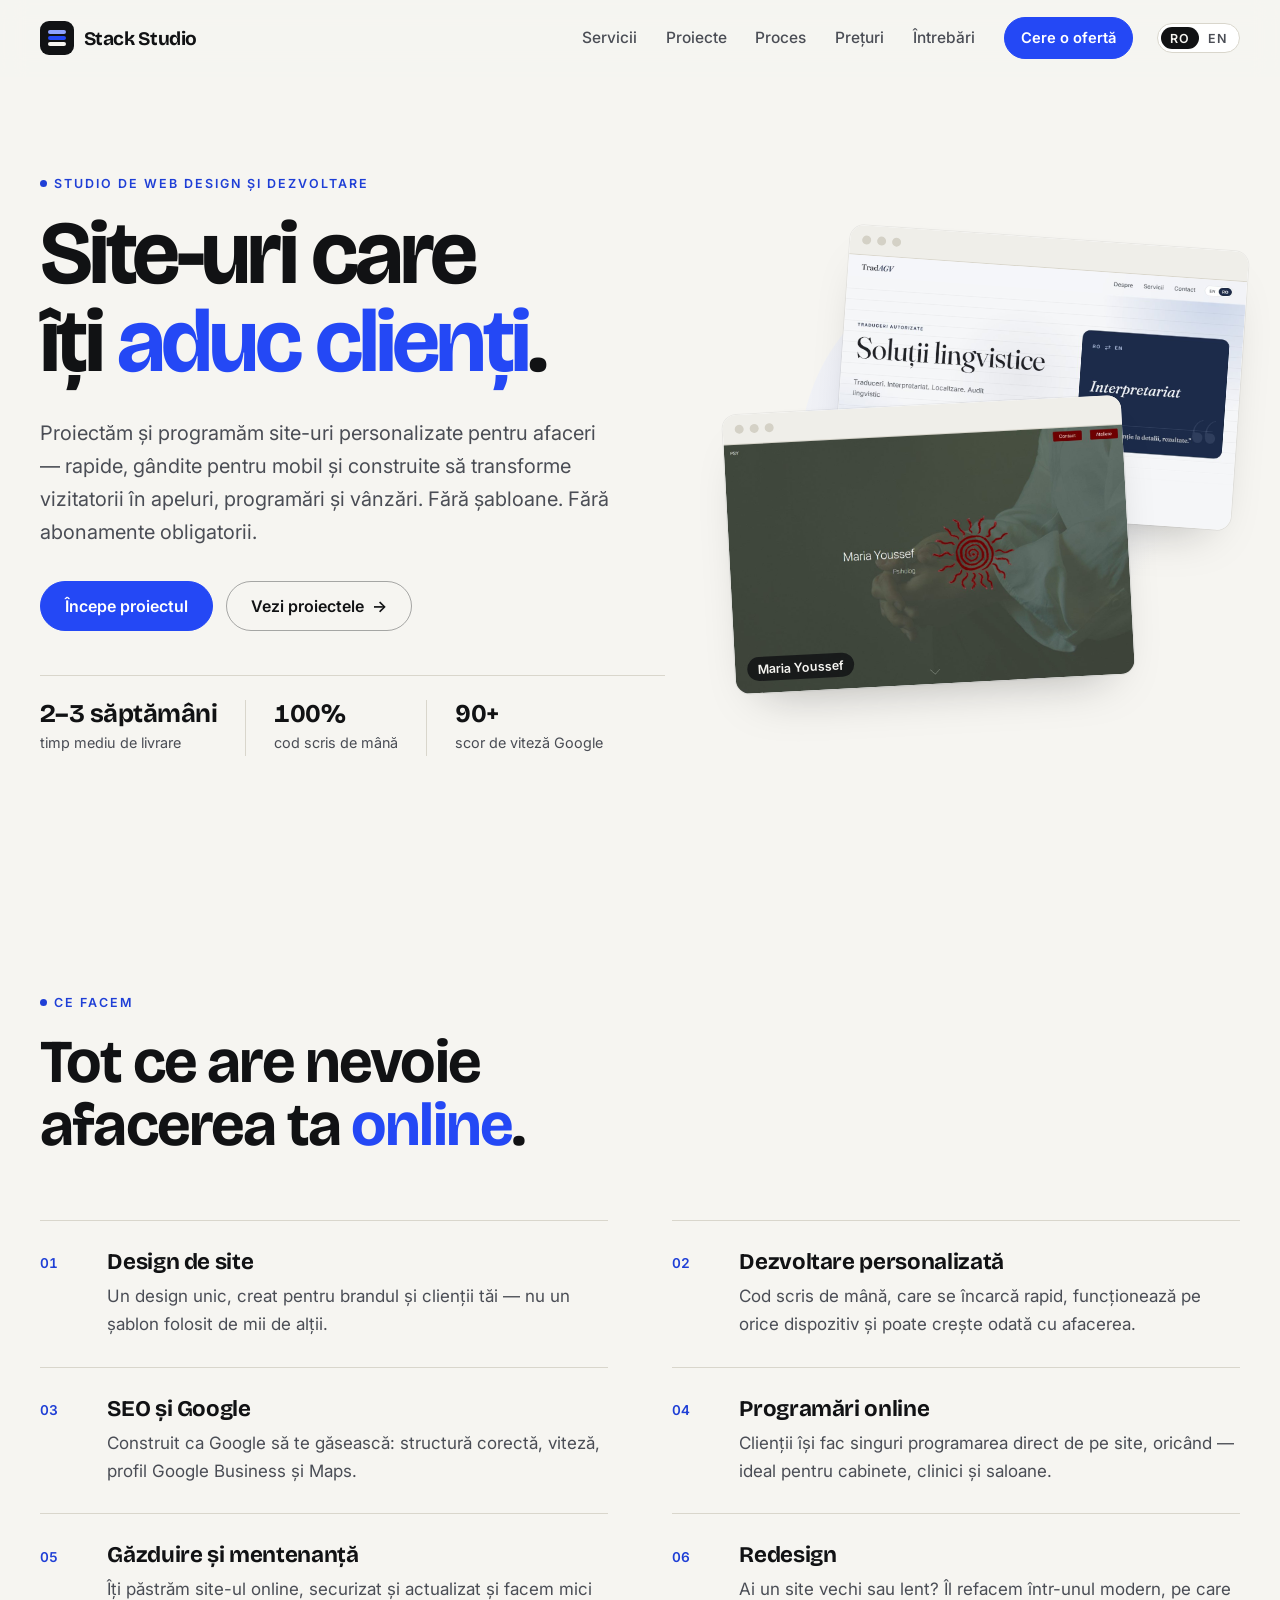
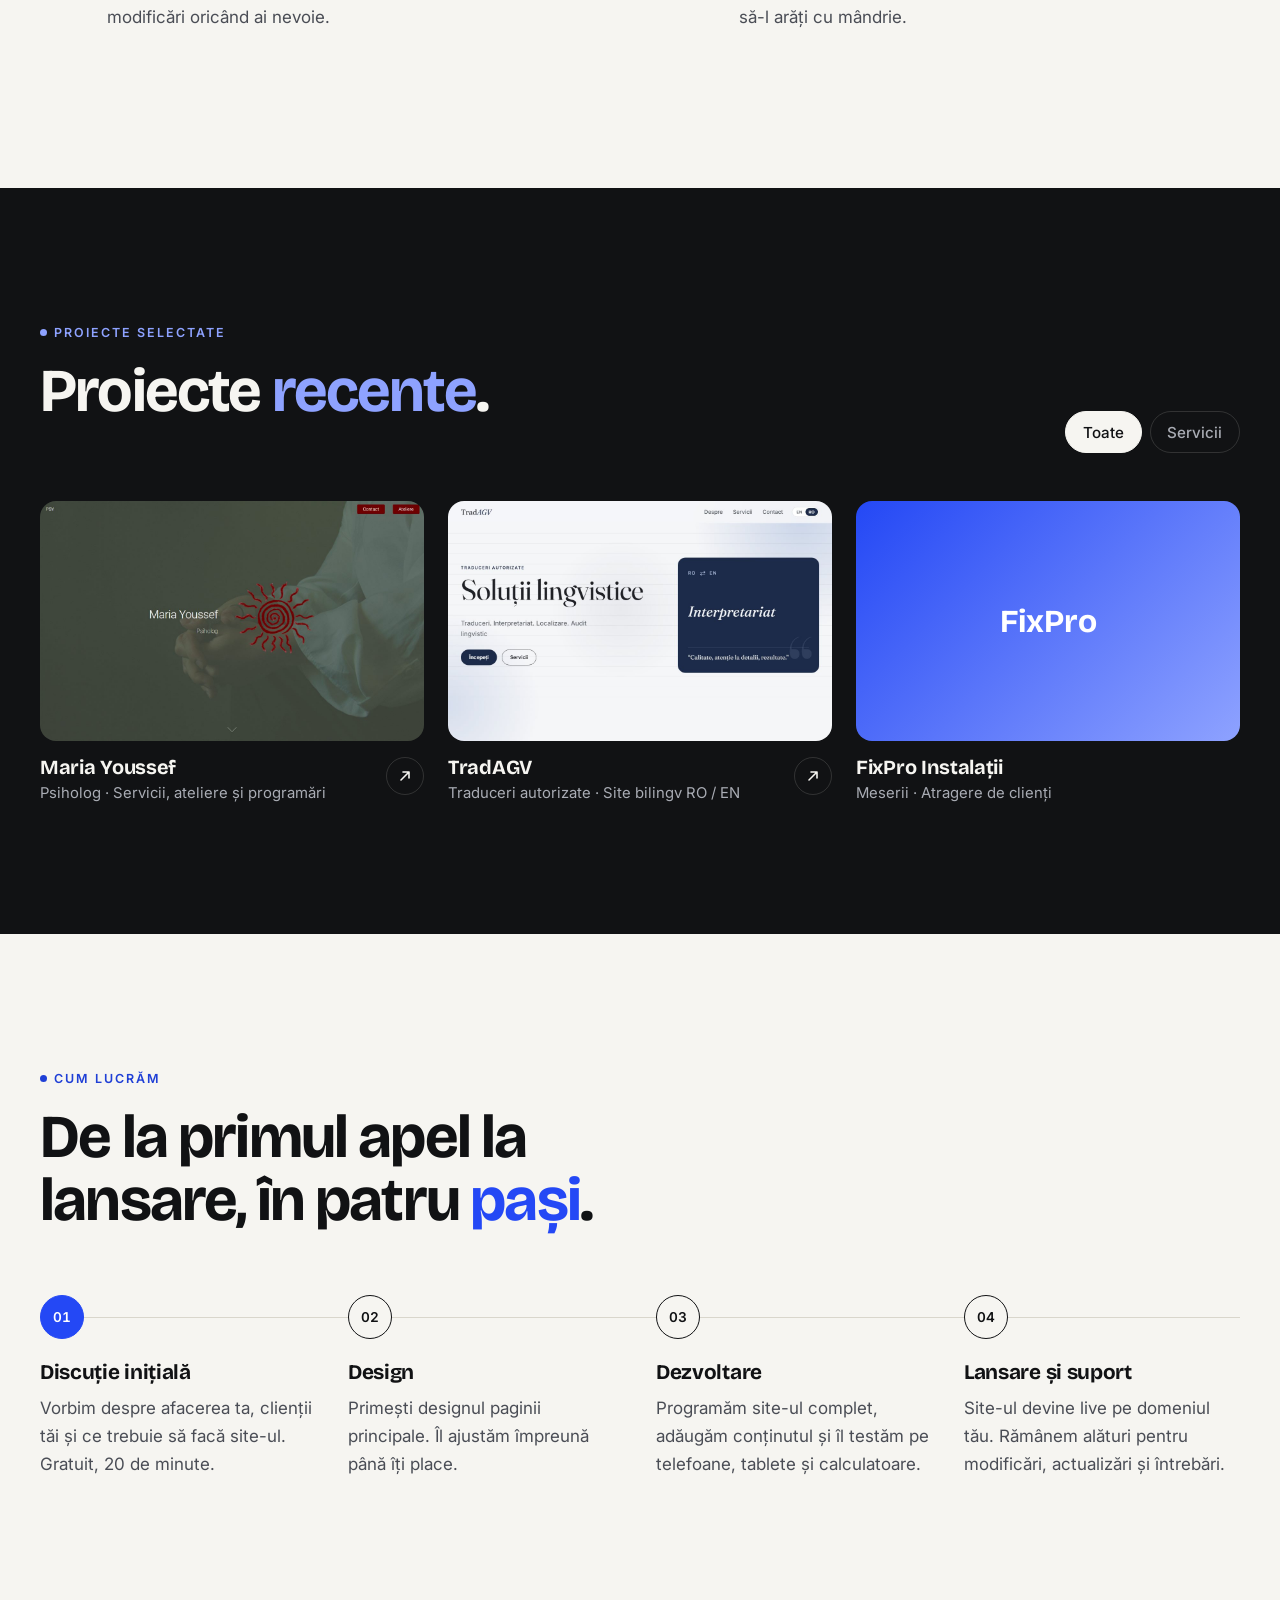
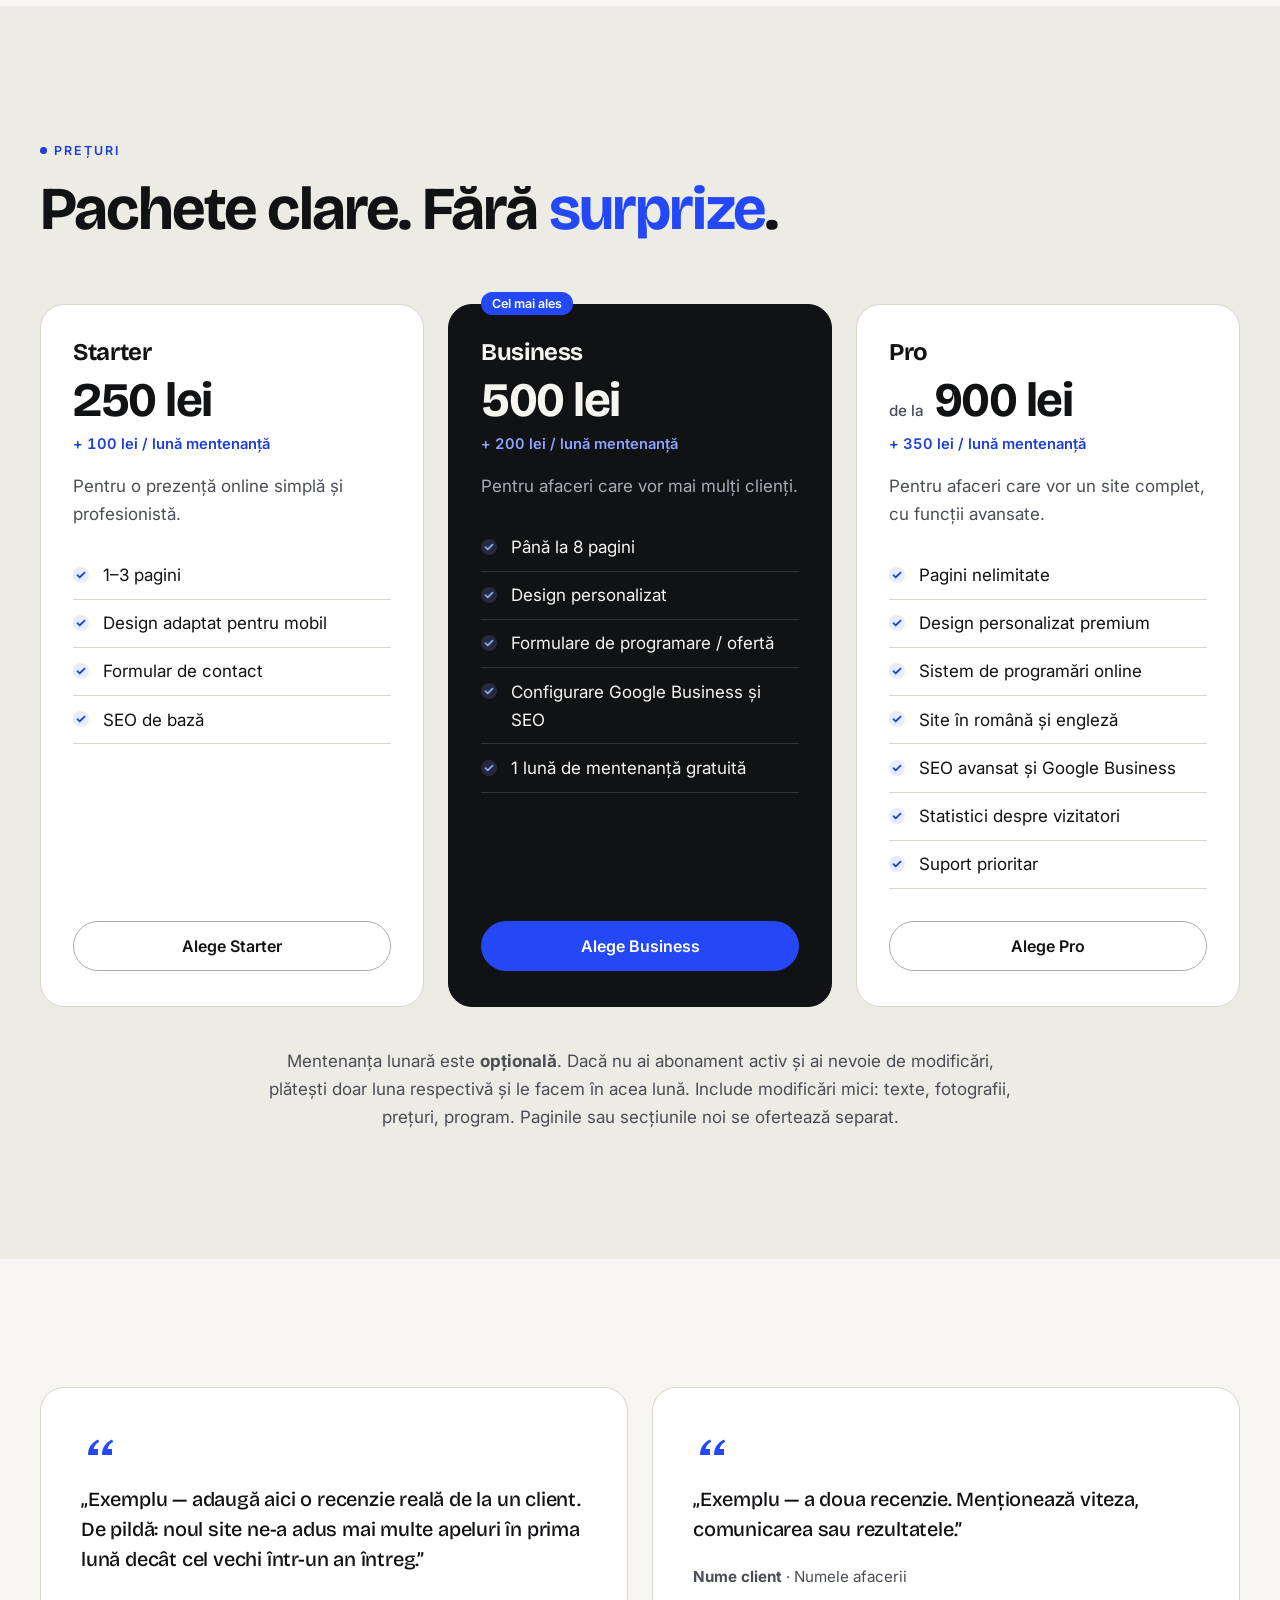
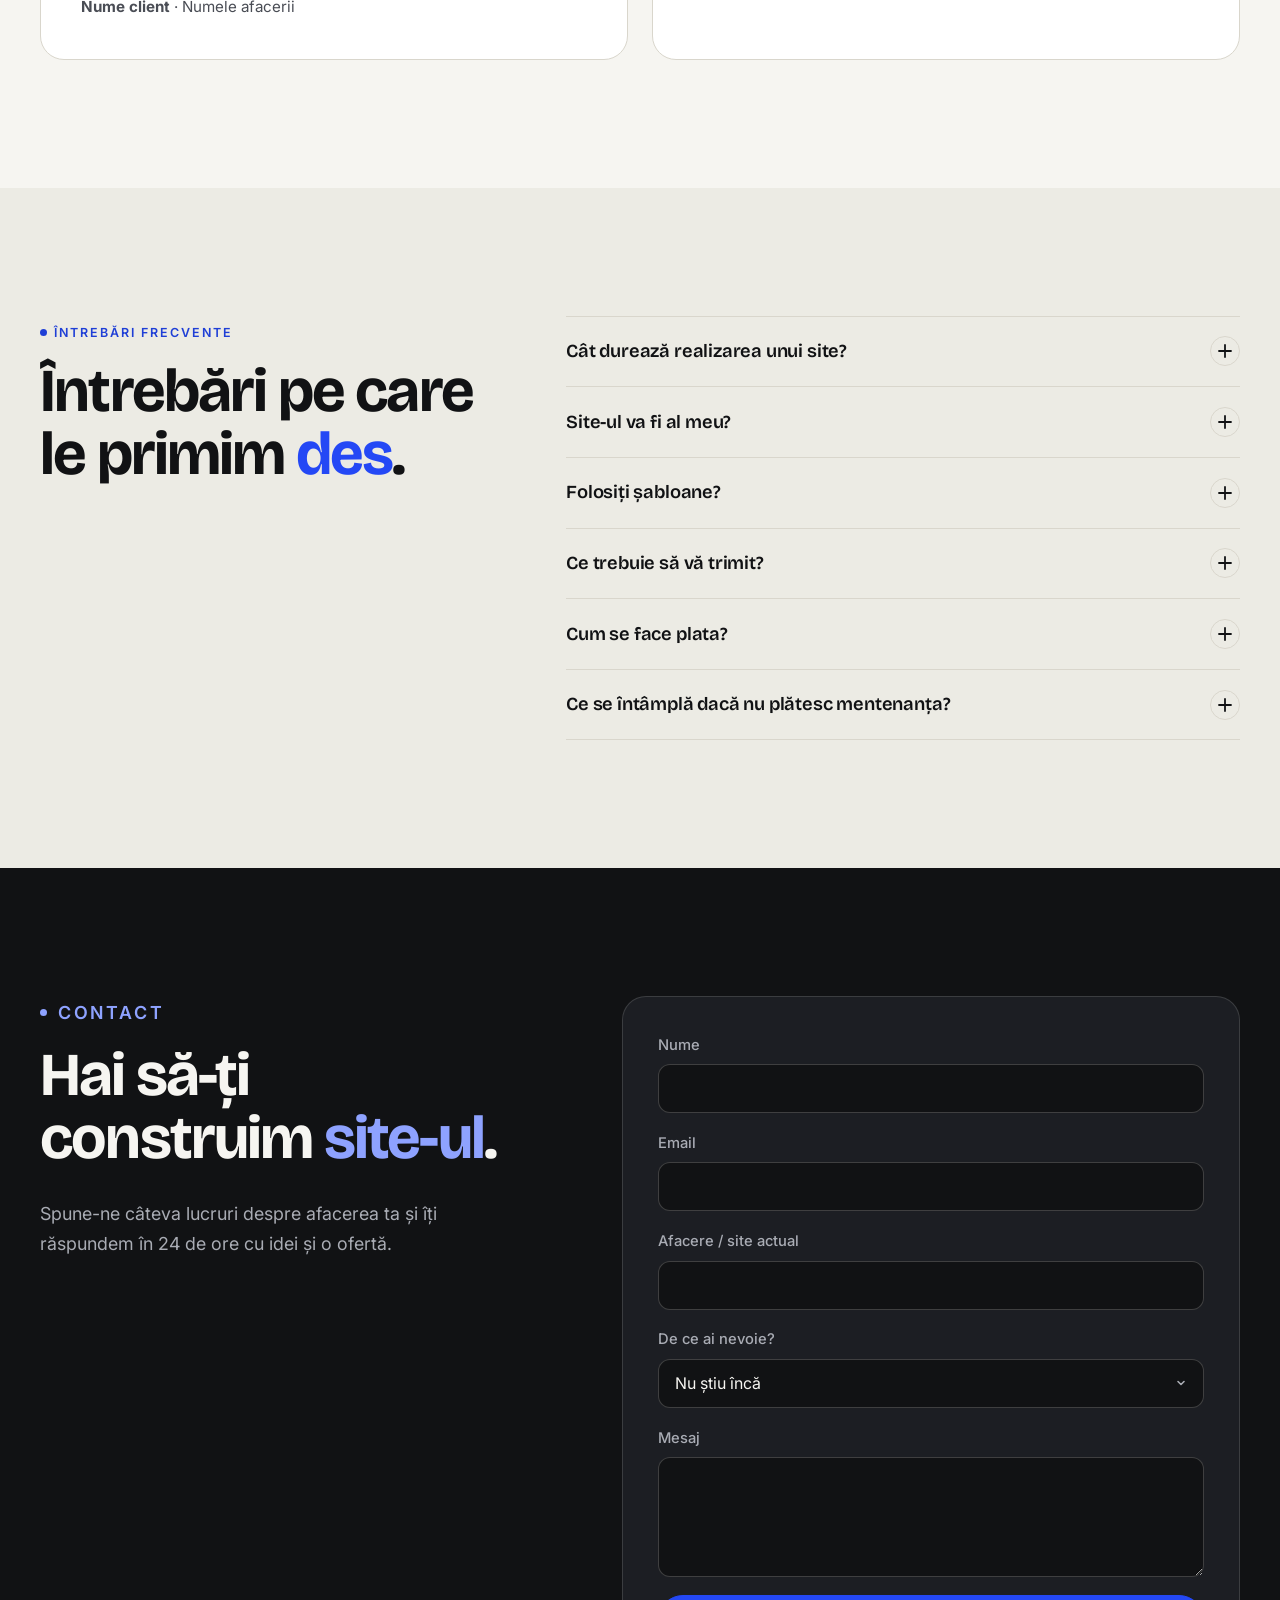
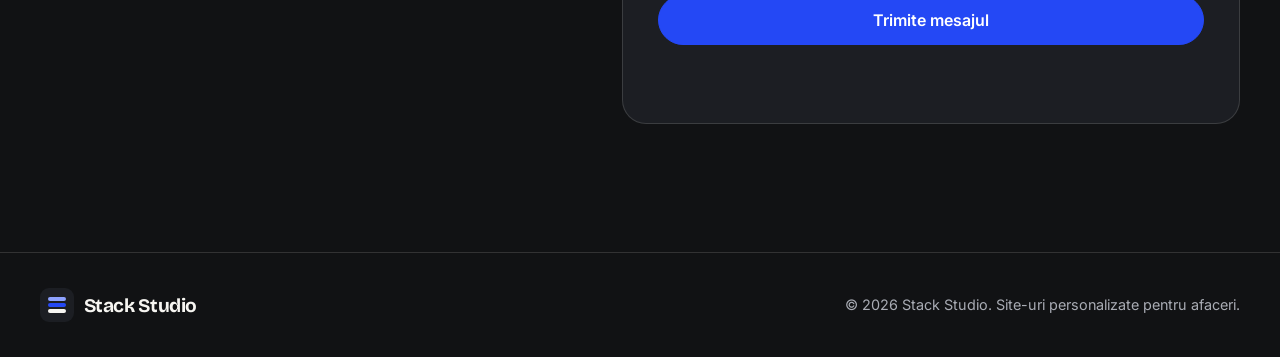
==== commit 107d9197: "Redesign: Ink & Cobalt editorial layout built to Web Interface Guidelines Fresh layout and palette, " ====
--- a/index.html
+++ b/index.html
@@ -3,31 +3,33 @@
 <head>
   <meta charset="utf-8">
   <meta name="viewport" content="width=device-width, initial-scale=1">
-  <meta name="theme-color" content="#134B5F">
+  <meta name="theme-color" content="#f6f5f1">
   <title>Stack Studio — Site-uri care îți aduc clienți</title>
   <meta name="description" content="Stack Studio proiectează și programează site-uri personalizate, rapide și moderne pentru afaceri.">
   <meta property="og:title" content="Stack Studio — Site-uri care îți aduc clienți">
   <meta property="og:description" content="Site-uri personalizate, rapide și moderne pentru afaceri.">
   <meta property="og:locale" content="ro_RO">
-  <!-- Language versions (helps Google show the right one). After you get a domain,
-       you can make these absolute, e.g. https://yourstudio.ro/en/ -->
   <link rel="alternate" hreflang="ro" href="./">
   <link rel="alternate" hreflang="en" href="en/">
   <link rel="alternate" hreflang="x-default" href="./">
-  <link rel="icon" href="data:image/svg+xml,<svg xmlns='http://www.w3.org/2000/svg' viewBox='0 0 32 32'><rect width='32' height='32' rx='8' fill='%23134b5f'/><text x='16' y='22' font-size='16' font-family='Arial' font-weight='700' fill='white' text-anchor='middle'>S</text></svg>">
+  <link rel="icon" href="data:image/svg+xml,<svg xmlns='http://www.w3.org/2000/svg' viewBox='0 0 34 34'><rect width='34' height='34' rx='9' fill='%23111214'/><rect x='8' y='9' width='18' height='4' rx='2' fill='%238ea2ff'/><rect x='8' y='15' width='18' height='4' rx='2' fill='%232448f5'/><rect x='8' y='21' width='18' height='4' rx='2' fill='%23f6f5f1'/></svg>">
   <link rel="preconnect" href="https://fonts.googleapis.com">
   <link rel="preconnect" href="https://fonts.gstatic.com" crossorigin>
-  <link href="https://fonts.googleapis.com/css2?family=Manrope:wght@400;500;600;700&family=Fraunces:opsz,wght@9..144,600&family=Plus+Jakarta+Sans:wght@600;700&family=Syne:wght@700&display=swap" rel="stylesheet">
-  <link rel="stylesheet" href="styles.css?v=12">
+  <link href="https://fonts.googleapis.com/css2?family=Bricolage+Grotesque:opsz,wght@12..96,500..800&family=Inter:wght@400;500;600;700&display=swap" rel="stylesheet">
+  <link rel="stylesheet" href="styles.css?v=13">
+  <script>document.documentElement.classList.add('js')</script>
 </head>
 <body>
   <a class="skip-link" href="#main">Sari la conținut</a>
 
-  <!-- ============ NAV ============ -->
+  <!-- ============ HEADER ============ -->
   <header class="nav" id="top">
     <div class="container nav__inner">
-      <a href="#top" class="logo" translate="no"><span class="logo__mark">S</span>Stack Studio</a>
-      <nav class="nav__links" id="navLinks">
+      <a href="#top" class="logo" translate="no">
+        <svg class="logo__mark" viewBox="0 0 34 34" aria-hidden="true"><rect width="34" height="34" rx="9" fill="#111214"/><rect x="8" y="9" width="18" height="4" rx="2" fill="#8ea2ff"/><rect x="8" y="15" width="18" height="4" rx="2" fill="#2448f5"/><rect x="8" y="21" width="18" height="4" rx="2" fill="#f6f5f1"/></svg>
+        Stack Studio
+      </a>
+      <nav class="nav__links" id="navLinks" aria-label="Meniu principal">
         <a href="#services">Servicii</a>
         <a href="#work">Proiecte</a>
         <a href="#process">Proces</a>
@@ -39,7 +41,7 @@
         <a href="./" class="is-active" hreflang="ro" lang="ro" aria-current="true">RO</a>
         <a href="en/" hreflang="en" lang="en">EN</a>
       </nav>
-      <button class="nav__toggle" id="navToggle" aria-label="Deschide meniul" aria-expanded="false">
+      <button class="nav__toggle" id="navToggle" type="button" aria-label="Deschide meniul" aria-expanded="false" aria-controls="navLinks">
         <span></span><span></span>
       </button>
     </div>
@@ -47,81 +49,34 @@
 
   <main id="main">
     <!-- ============ HERO ============ -->
-    <section class="hero hero--build">
-      <div class="container sbh">
-        <div class="sbh-left">
+    <section class="hero">
+      <div class="container hero__grid">
+        <div>
           <p class="eyebrow reveal">Studio de web design și dezvoltare</p>
           <h1 class="hero__title reveal">Site-uri care îți <span class="hl">aduc clienți</span>.</h1>
           <p class="hero__lead reveal">Proiectăm și programăm site-uri personalizate pentru afaceri — rapide, gândite pentru mobil și construite să transforme vizitatorii în apeluri, programări și vânzări. Fără șabloane. Fără abonamente obligatorii.</p>
-          <ol class="sbh-steps reveal">
-            <li class="sbh-step sbh-tr"><span class="n sbh-tr">01</span><span class="l">Structură</span><span class="d sbh-tr">Layout și pagini</span></li>
-            <li class="sbh-step sbh-tr"><span class="n sbh-tr">02</span><span class="l">Conținut</span><span class="d sbh-tr">Textele tale</span></li>
-            <li class="sbh-step sbh-tr"><span class="n sbh-tr">03</span><span class="l">Brand</span><span class="d sbh-tr">Fonturi, culori, imagini</span></li>
-            <li class="sbh-step sbh-tr"><span class="n sbh-tr">04</span><span class="l">Lansare</span><span class="d sbh-tr">Live pe domeniul tău</span></li>
-          </ol>
           <div class="hero__cta reveal">
             <a href="#contact" class="btn">Începe proiectul</a>
-            <a href="#work" class="btn btn--ghost">Vezi proiectele →</a>
-          </div>
-        </div>
-        <div class="sbh-right reveal">
-          <div class="sbh-browser" aria-hidden="true">
-            <div class="sbh-chrome">
-              <div class="sbh-dots"><i></i><i></i><i></i></div>
-              <div class="sbh-url">
-                <svg viewBox="0 0 24 24" fill="none" stroke="#6b7d84" stroke-width="2.2" stroke-linecap="round" stroke-linejoin="round"><rect x="5" y="11" width="14" height="10" rx="2"/><path d="M8 11V7a4 4 0 0 1 8 0v4"/></svg>
-                <span data-url></span><span class="sbh-caret" data-caret></span>
-                <span class="sbh-live sbh-tr" data-live>● Live</span>
-              </div>
-            </div>
-            <div class="sbh-page sbh-tr" data-page>
-              <div class="sbh-nav">
-                <span class="sbh-logo sbh-tr" data-k="name" data-w="24" data-x="44" data-r="ink" data-head></span>
-                <span class="sbh-link sbh-tr" data-k="nav.0" data-w="26" data-x="46" data-r="soft"></span>
-                <span class="sbh-link sbh-tr" data-k="nav.1" data-w="27" data-x="47" data-r="soft"></span>
-                <span class="sbh-link sbh-tr" data-k="nav.2" data-w="28" data-x="48" data-r="soft"></span>
-                <span class="sbh-pill sbh-navcta sbh-tr" data-k="navCta" data-w="26" data-x="46" data-btn></span>
-              </div>
-              <div class="sbh-hero">
-                <div class="sbh-copy">
-                  <div class="sbh-mh1"><span class="sbh-tr" data-k="h1" data-w="28" data-x="44" data-r="ink" data-head></span></div>
-                  <div class="sbh-sub"><span class="sbh-tr" data-k="sub" data-w="29" data-x="46" data-r="soft"></span></div>
-                  <span class="sbh-pill sbh-cta sbh-tr" data-k="cta" data-w="30" data-x="48" data-btn data-cta></span>
-                </div>
-                <div class="sbh-panel sbh-tr" data-panel>
-                  <span class="sbh-shape sbh-tr"></span><span class="sbh-shape sbh-tr"></span><span class="sbh-shape sbh-tr"></span>
-                </div>
-              </div>
-              <div class="sbh-cards">
-                <div class="sbh-card sbh-tr" data-card="34"><span class="sbh-icon sbh-tr"></span>
-                  <span class="sbh-ct"><span class="sbh-tr" data-k="cards.0.t" data-w="34" data-x="54" data-r="ink" data-head></span></span>
-                  <span class="sbh-cd"><span class="sbh-tr" data-k="cards.0.d" data-w="34" data-x="55" data-r="soft"></span></span></div>
-                <div class="sbh-card sbh-tr" data-card="36"><span class="sbh-icon sbh-tr"></span>
-                  <span class="sbh-ct"><span class="sbh-tr" data-k="cards.1.t" data-w="36" data-x="56" data-r="ink" data-head></span></span>
-                  <span class="sbh-cd"><span class="sbh-tr" data-k="cards.1.d" data-w="36" data-x="57" data-r="soft"></span></span></div>
-                <div class="sbh-card sbh-tr" data-card="38"><span class="sbh-icon sbh-tr"></span>
-                  <span class="sbh-ct"><span class="sbh-tr" data-k="cards.2.t" data-w="38" data-x="58" data-r="ink" data-head></span></span>
-                  <span class="sbh-cd"><span class="sbh-tr" data-k="cards.2.d" data-w="38" data-x="59" data-r="soft"></span></span></div>
-              </div>
-              <svg class="sbh-cursor sbh-tr" data-cursor viewBox="0 0 24 24"><path d="M4 2l16 10.5-7 1.3 4 7.7-3 1.5-4-7.7L4 20z" fill="#0B2F3B" stroke="#fff" stroke-width="1.5" stroke-linejoin="round"/></svg>
-            </div>
-          </div>
-          <div class="sbh-status">
-            <span class="sbh-nowrap">Acum construim · <b data-kind></b></span>
-            <span class="sbh-bar"><i class="sbh-tr" data-progress></i></span>
-            <span class="sbh-nowrap">Exemplul <span data-num>1</span> din 3</span>
-          </div>
-        </div>
-      </div>
-    </section>
-    <!-- ============ BAND ============ -->
-    <section class="strip">
-      <div class="container">
-        <ul class="strip__list">
-          <li class="strip__item"><svg viewBox="0 0 24 24" fill="none" stroke="#F3ECE9" stroke-width="1.6" stroke-linecap="round" stroke-linejoin="round" aria-hidden="true"><circle cx="12" cy="12" r="9"/><path d="M12 7v5l3 2"/></svg><div><strong>2–3 săptămâni</strong><span>timp mediu de livrare</span></div></li>
-          <li class="strip__item"><svg viewBox="0 0 24 24" fill="none" stroke="#F3ECE9" stroke-width="1.6" stroke-linecap="round" stroke-linejoin="round" aria-hidden="true"><path d="M8 7l-5 5 5 5M16 7l5 5-5 5M13.5 4l-3 16"/></svg><div><strong>100%</strong><span>cod scris de mână</span></div></li>
-          <li class="strip__item"><svg viewBox="0 0 24 24" fill="none" stroke="#F3ECE9" stroke-width="1.6" stroke-linecap="round" stroke-linejoin="round" aria-hidden="true"><path d="M4 16a8 8 0 1 1 16 0"/><path d="M12 16l4-5"/><circle cx="12" cy="16" r="1.2"/></svg><div><strong>90+</strong><span>scor de viteză Google</span></div></li>
-        </ul>
+            <a href="#work" class="btn btn--ghost">Vezi proiectele <span class="btn__arrow" aria-hidden="true">→</span></a>
+          </div>
+          <ul class="facts reveal">
+            <li><strong>2–3 săptămâni</strong><span>timp mediu de livrare</span></li>
+            <li><strong>100%</strong><span>cod scris de mână</span></li>
+            <li><strong>90+</strong><span>scor de viteză Google</span></li>
+          </ul>
+        </div>
+        <div class="stack reveal">
+          <figure class="window window--back">
+            <div class="window__bar" aria-hidden="true"><i></i><i></i><i></i></div>
+            <img src="img/tradagv.jpg?v=2" alt="Site-ul TradAGV, traduceri autorizate" width="1200" height="750">
+            <figcaption translate="no">TradAGV</figcaption>
+          </figure>
+          <figure class="window window--front">
+            <div class="window__bar" aria-hidden="true"><i></i><i></i><i></i></div>
+            <img src="img/maria-youssef.jpg" alt="Site-ul psihologului Maria Youssef" width="1200" height="750" fetchpriority="high">
+            <figcaption translate="no">Maria Youssef</figcaption>
+          </figure>
+        </div>
       </div>
     </section>
 
@@ -132,67 +87,50 @@
           <p class="eyebrow">Ce facem</p>
           <h2>Tot ce are nevoie afacerea ta <em>online</em>.</h2>
         </div>
-        <div class="grid grid--3">
-          <article class="card reveal">
-            <div class="card__icon" aria-hidden="true">✦</div>
-            <h3>Design de site</h3>
-            <p>Un design unic, creat pentru brandul și clienții tăi — nu un șablon folosit de mii de alții.</p>
-          </article>
-          <article class="card reveal">
-            <div class="card__icon" aria-hidden="true">⌘</div>
-            <h3>Dezvoltare personalizată</h3>
-            <p>Cod scris de mână, care se încarcă rapid, funcționează pe orice dispozitiv și poate crește odată cu afacerea.</p>
-          </article>
-          <article class="card reveal">
-            <div class="card__icon" aria-hidden="true">↗</div>
-            <h3>SEO și Google</h3>
-            <p>Construit ca Google să te găsească: structură corectă, viteză, profil Google Business și Maps.</p>
-          </article>
-          <article class="card reveal">
-            <div class="card__icon" aria-hidden="true">◷</div>
-            <h3>Programări online</h3>
-            <p>Clienții își fac singuri programarea direct de pe site, oricând — ideal pentru cabinete, clinici și saloane.</p>
-          </article>
-          <article class="card reveal">
-            <div class="card__icon" aria-hidden="true">⟳</div>
-            <h3>Găzduire și mentenanță</h3>
-            <p>Îți păstrăm site-ul online, securizat și actualizat și facem mici modificări oricând ai nevoie.</p>
-          </article>
-          <article class="card reveal">
-            <div class="card__icon" aria-hidden="true">✎</div>
-            <h3>Redesign</h3>
-            <p>Ai un site vechi sau lent? Îl refacem într-unul modern, pe care să-l arăți cu mândrie.</p>
-          </article>
-        </div>
+        <ul class="services">
+          <li class="service reveal"><span class="service__n">01</span><h3>Design de site</h3><p>Un design unic, creat pentru brandul și clienții tăi — nu un șablon folosit de mii de alții.</p></li>
+          <li class="service reveal"><span class="service__n">02</span><h3>Dezvoltare personalizată</h3><p>Cod scris de mână, care se încarcă rapid, funcționează pe orice dispozitiv și poate crește odată cu afacerea.</p></li>
+          <li class="service reveal"><span class="service__n">03</span><h3>SEO și Google</h3><p>Construit ca Google să te găsească: structură corectă, viteză, profil Google Business și Maps.</p></li>
+          <li class="service reveal"><span class="service__n">04</span><h3>Programări online</h3><p>Clienții își fac singuri programarea direct de pe site, oricând — ideal pentru cabinete, clinici și saloane.</p></li>
+          <li class="service reveal"><span class="service__n">05</span><h3>Găzduire și mentenanță</h3><p>Îți păstrăm site-ul online, securizat și actualizat și facem mici modificări oricând ai nevoie.</p></li>
+          <li class="service reveal"><span class="service__n">06</span><h3>Redesign</h3><p>Ai un site vechi sau lent? Îl refacem într-unul modern, pe care să-l arăți cu mândrie.</p></li>
+        </ul>
       </div>
     </section>
 
     <!-- ============ WORK ============ -->
-    <section class="section section--dark" id="work">
-      <div class="container">
-        <div class="section__head reveal">
-          <p class="eyebrow">Proiecte selectate</p>
-          <h2>Proiecte <em>recente</em>.</h2>
-        </div>
-        <div class="filters reveal" role="group" aria-label="Filtrează proiectele">
-          <button type="button" class="filter is-active" data-filter="all" aria-pressed="true">Toate</button>
-          <button type="button" class="filter" data-filter="services" aria-pressed="false">Servicii</button>
-        </div>
-        <!-- Replace href, title, category and the image with your real sample sites
-             (do the same in en/index.html). For a real screenshot use:
-             <img src="img/project1.jpg" alt="..."> inside .work__img -->
-        <div class="grid grid--2 work">
+    <section class="section section--night" id="work">
+      <div class="container">
+        <div class="work__head">
+          <div class="section__head reveal">
+            <p class="eyebrow">Proiecte selectate</p>
+            <h2>Proiecte <em>recente</em>.</h2>
+          </div>
+          <div class="filters reveal" role="group" aria-label="Filtrează proiectele">
+            <button type="button" class="filter is-active" data-filter="all" aria-pressed="true">Toate</button>
+            <button type="button" class="filter" data-filter="services" aria-pressed="false">Servicii</button>
+          </div>
+        </div>
+        <div class="work">
           <a class="work__item reveal" data-cat="services" href="https://psihologmariayoussef.github.io/psihologmariayouseff/" target="_blank" rel="noopener">
             <div class="work__img"><img src="img/maria-youssef.jpg" alt="Site-ul psihologului Maria Youssef" loading="lazy" width="1200" height="750"></div>
-            <div class="work__meta"><h3>Maria Youssef</h3><p>Psiholog · Servicii, ateliere și programări</p></div>
+            <div class="work__meta">
+              <div><h3 translate="no">Maria Youssef</h3><p>Psiholog · Servicii, ateliere și programări</p></div>
+              <span class="work__arrow" aria-hidden="true"><svg viewBox="0 0 16 16" width="16" height="16"><path d="M4 12L12 4M6 4h6v6" fill="none" stroke="currentColor" stroke-width="1.6" stroke-linecap="round" stroke-linejoin="round"/></svg></span>
+            </div>
           </a>
           <a class="work__item reveal" data-cat="services" href="https://tradagv.github.io/tradagv/" target="_blank" rel="noopener">
             <div class="work__img"><img src="img/tradagv.jpg?v=2" alt="Site-ul TradAGV, traduceri autorizate" loading="lazy" width="1200" height="750"></div>
-            <div class="work__meta"><h3>TradAGV</h3><p>Traduceri autorizate · Site bilingv RO / EN</p></div>
+            <div class="work__meta">
+              <div><h3 translate="no">TradAGV</h3><p>Traduceri autorizate · Site bilingv RO / EN</p></div>
+              <span class="work__arrow" aria-hidden="true"><svg viewBox="0 0 16 16" width="16" height="16"><path d="M4 12L12 4M6 4h6v6" fill="none" stroke="currentColor" stroke-width="1.6" stroke-linecap="round" stroke-linejoin="round"/></svg></span>
+            </div>
           </a>
           <div class="work__item reveal" data-cat="services">
-            <div class="work__img" style="--c1:#18a058;--c2:#a6f0c6"><span>FixPro</span></div>
-            <div class="work__meta"><h3>FixPro Instalații</h3><p>Meserii · Atragere de clienți</p></div>
+            <div class="work__img work__img--placeholder"><span translate="no">FixPro</span></div>
+            <div class="work__meta">
+              <div><h3 translate="no">FixPro Instalații</h3><p>Meserii · Atragere de clienți</p></div>
+            </div>
           </div>
         </div>
       </div>
@@ -215,17 +153,17 @@
     </section>
 
     <!-- ============ PRICING ============ -->
-    <section class="section section--tint" id="pricing">
+    <section class="section section--alt" id="pricing">
       <div class="container">
         <div class="section__head reveal">
           <p class="eyebrow">Prețuri</p>
           <h2>Pachete clare. Fără <em>surprize</em>.</h2>
         </div>
-        <div class="grid grid--3 pricing">
+        <div class="pricing">
           <div class="plan reveal">
             <h3>Starter</h3>
-            <p class="plan__price">250 lei</p>
-            <p class="plan__monthly">+ 100 lei / lună mentenanță</p>
+            <p class="plan__price">250&nbsp;lei</p>
+            <p class="plan__monthly">+ 100&nbsp;lei / lună mentenanță</p>
             <p class="plan__desc">Pentru o prezență online simplă și profesionistă.</p>
             <ul>
               <li>1–3 pagini</li><li>Design adaptat pentru mobil</li><li>Formular de contact</li><li>SEO de bază</li>
@@ -235,8 +173,8 @@
           <div class="plan plan--featured reveal">
             <span class="plan__badge">Cel mai ales</span>
             <h3>Business</h3>
-            <p class="plan__price">500 lei</p>
-            <p class="plan__monthly">+ 200 lei / lună mentenanță</p>
+            <p class="plan__price">500&nbsp;lei</p>
+            <p class="plan__monthly">+ 200&nbsp;lei / lună mentenanță</p>
             <p class="plan__desc">Pentru afaceri care vor mai mulți clienți.</p>
             <ul>
               <li>Până la 8 pagini</li><li>Design personalizat</li><li>Formulare de programare / ofertă</li><li>Configurare Google Business și SEO</li><li>1 lună de mentenanță gratuită</li>
@@ -245,8 +183,8 @@
           </div>
           <div class="plan reveal">
             <h3>Pro</h3>
-            <p class="plan__price"><small>de la</small> 900 lei</p>
-            <p class="plan__monthly">+ 350 lei / lună mentenanță</p>
+            <p class="plan__price"><small>de la</small> 900&nbsp;lei</p>
+            <p class="plan__monthly">+ 350&nbsp;lei / lună mentenanță</p>
             <p class="plan__desc">Pentru afaceri care vor un site complet, cu funcții avansate.</p>
             <ul>
               <li>Pagini nelimitate</li><li>Design personalizat premium</li><li>Sistem de programări online</li><li>Site în română și engleză</li><li>SEO avansat și Google Business</li><li>Statistici despre vizitatori</li><li>Suport prioritar</li>
@@ -260,40 +198,40 @@
 
     <!-- ============ TESTIMONIALS ============ -->
     <section class="section" id="testimonials">
-      <div class="container">
-        <div class="grid grid--2">
-          <blockquote class="quote reveal">
-            <p>„Exemplu — adaugă aici o recenzie reală de la un client. De pildă: noul site ne-a adus mai multe apeluri în prima lună decât cel vechi într-un an întreg.”</p>
-            <footer><strong>Nume client</strong> · Numele afacerii</footer>
-          </blockquote>
-          <blockquote class="quote reveal">
-            <p>„Exemplu — a doua recenzie. Menționează viteza, comunicarea sau rezultatele.”</p>
-            <footer><strong>Nume client</strong> · Numele afacerii</footer>
-          </blockquote>
-        </div>
+      <div class="container quotes">
+        <blockquote class="quote reveal">
+          <svg class="quote__mark" viewBox="0 0 36 36" aria-hidden="true"><path d="M7 27c0-7 3.5-12.5 10-15.5l1.2 2.2C14.8 15.6 13 18 12.6 21H17v6H7zm14 0c0-7 3.5-12.5 10-15.5l1.2 2.2C28.8 15.6 27 18 26.6 21H31v6H21z" fill="currentColor"/></svg>
+          <p>„Exemplu — adaugă aici o recenzie reală de la un client. De pildă: noul site ne-a adus mai multe apeluri în prima lună decât cel vechi într-un an întreg.”</p>
+          <footer><strong>Nume client</strong> · Numele afacerii</footer>
+        </blockquote>
+        <blockquote class="quote reveal">
+          <svg class="quote__mark" viewBox="0 0 36 36" aria-hidden="true"><path d="M7 27c0-7 3.5-12.5 10-15.5l1.2 2.2C14.8 15.6 13 18 12.6 21H17v6H7zm14 0c0-7 3.5-12.5 10-15.5l1.2 2.2C28.8 15.6 27 18 26.6 21H31v6H21z" fill="currentColor"/></svg>
+          <p>„Exemplu — a doua recenzie. Menționează viteza, comunicarea sau rezultatele.”</p>
+          <footer><strong>Nume client</strong> · Numele afacerii</footer>
+        </blockquote>
       </div>
     </section>
 
     <!-- ============ FAQ ============ -->
-    <section class="section section--tint" id="faq">
-      <div class="container container--narrow">
+    <section class="section section--alt" id="faq">
+      <div class="container faq-layout">
         <div class="section__head reveal">
           <p class="eyebrow">Întrebări frecvente</p>
           <h2>Întrebări pe care le primim <em>des</em>.</h2>
         </div>
-        <div class="faq">
-          <details class="reveal"><summary>Cât durează realizarea unui site?</summary><p>Majoritatea site-urilor sunt gata în 2–3 săptămâni, în funcție de mărime și de cât de repede primim conținutul.</p></details>
-          <details class="reveal"><summary>Site-ul va fi al meu?</summary><p>Da. După plată, site-ul și codul îți aparțin. Fără obligații pe termen lung.</p></details>
-          <details class="reveal"><summary>Folosiți șabloane?</summary><p>Nu. Fiecare site este proiectat și programat de la zero pentru afacerea ta, așa că este mai rapid și unic.</p></details>
-          <details class="reveal"><summary>Ce trebuie să vă trimit?</summary><p>Logo-ul (dacă ai unul), texte despre afacere și fotografii. Dacă nu le ai, te ajutăm noi.</p></details>
-          <details class="reveal"><summary>Cum se face plata?</summary><p>50% la început și 50% la lansare. Prin transfer bancar sau card.</p></details>
-          <details class="reveal"><summary>Ce se întâmplă dacă nu plătesc mentenanța?</summary><p>Site-ul rămâne online. Plătești doar în lunile în care ai nevoie de modificări.</p></details>
+        <div class="faq reveal">
+          <details><summary>Cât durează realizarea unui site?</summary><p>Majoritatea site-urilor sunt gata în 2–3 săptămâni, în funcție de mărime și de cât de repede primim conținutul.</p></details>
+          <details><summary>Site-ul va fi al meu?</summary><p>Da. După plată, site-ul și codul îți aparțin. Fără obligații pe termen lung.</p></details>
+          <details><summary>Folosiți șabloane?</summary><p>Nu. Fiecare site este proiectat și programat de la zero pentru afacerea ta, așa că este mai rapid și unic.</p></details>
+          <details><summary>Ce trebuie să vă trimit?</summary><p>Logo-ul (dacă ai unul), texte despre afacere și fotografii. Dacă nu le ai, te ajutăm noi.</p></details>
+          <details><summary>Cum se face plata?</summary><p>50% la început și 50% la lansare. Prin transfer bancar sau card.</p></details>
+          <details><summary>Ce se întâmplă dacă nu plătesc mentenanța?</summary><p>Site-ul rămâne online. Plătești doar în lunile în care ai nevoie de modificări.</p></details>
         </div>
       </div>
     </section>
 
     <!-- ============ CONTACT ============ -->
-    <section class="section section--dark" id="contact">
+    <section class="section section--night" id="contact">
       <div class="container contact">
         <div class="contact__intro reveal">
           <p class="eyebrow">Contact</p>
@@ -320,11 +258,14 @@
 
   <footer class="footer">
     <div class="container footer__inner">
-      <a href="#top" class="logo" translate="no"><span class="logo__mark">S</span>Stack Studio</a>
-      <p>© <span id="year"></span> Stack Studio. Site-uri personalizate pentru afaceri.</p>
+      <a href="#top" class="logo" translate="no">
+        <svg class="logo__mark" viewBox="0 0 34 34" aria-hidden="true"><rect width="34" height="34" rx="9" fill="#1c1e23"/><rect x="8" y="9" width="18" height="4" rx="2" fill="#8ea2ff"/><rect x="8" y="15" width="18" height="4" rx="2" fill="#2448f5"/><rect x="8" y="21" width="18" height="4" rx="2" fill="#f6f5f1"/></svg>
+        Stack Studio
+      </a>
+      <p>© <span id="year">2026</span> Stack Studio. Site-uri personalizate pentru afaceri.</p>
     </div>
   </footer>
 
-  <script src="script.js?v=12"></script>
+  <script src="script.js?v=13"></script>
 </body>
 </html>
--- a/styles.css
+++ b/styles.css
@@ -1,650 +1,302 @@
 /* ==========================================================
-   Stack Studio — custom stylesheet
-   Change the brand in one place: the variables below.
+   Stack Studio — stylesheet (redesign, "Ink & Cobalt")
+   Plain CSS, no framework. Colors and fonts live in :root.
+   Built to pass the Web Interface Guidelines review.
    ========================================================== */
 :root {
-  /* Legacy names, mapped to the petrol · ivory · saffron palette (see the theme at the end) */
-  --mist: #c9d8d9;          /* soft petrol grey */
-  --sea: #c9d8d9;           /* soft petrol grey */
-  --stone: #134b5f;         /* petrol */
-  --slate: #0d3a49;         /* deep petrol */
-  --purple: #e8a33d;        /* saffron */
-  --lavender: #f2b654;      /* bright saffron */
-
-  --accent: var(--slate);   /* buttons, logo on light backgrounds */
-  --accent-ink: #ffffff;
-  --highlight: var(--purple);  /* labels, icons */
-  --accent-light: var(--lavender); /* accent on dark backgrounds */
-  --ink: #16252c;
-  --ink-soft: #50636b;
-  --bg: #f4f8f9;
-  --bg-tint: #e4eff1;
+  --paper: #f6f5f1;       /* page background */
+  --paper-2: #ecebe4;     /* alternate sections */
   --card: #ffffff;
-  --line: #d3e2e5;
-  --dark: #0d3a49;
-  --dark-soft: #0b2f3b;
-  --radius: 18px;
-  --font-head: "Space Grotesk", system-ui, sans-serif;
+  --ink: #111214;         /* text, dark sections */
+  --ink-2: #1c1e23;       /* cards on dark */
+  --soft: #4a4d55;        /* secondary text on paper (7.9:1) */
+  --line: #d9d6cc;
+  --accent: #2448f5;      /* cobalt: buttons, links, highlights */
+  --accent-hover: #1a37d1;
+  --accent-text: #1f3fd6; /* small accent text on paper (7:1) */
+  --accent-tint: #e6ebff;
+  --night-soft: #a9acb4;  /* secondary text on ink (8.2:1) */
+  --night-accent: #8ea2ff;/* accent text on ink (7.7:1) */
+  --night-line: rgba(246, 245, 241, .14);
+
+  --radius: 16px;
+  --radius-lg: 24px;
+  --font-head: "Bricolage Grotesque", "Inter", system-ui, sans-serif;
   --font-body: "Inter", system-ui, sans-serif;
-  --shadow: 0 10px 30px -12px rgba(0, 0, 0, .15);
-}
-
+  --shadow: 0 24px 50px -28px rgba(17, 18, 20, .35);
+  color-scheme: light;
+}
+
+/* ---------- Base ---------- */
 *, *::before, *::after { box-sizing: border-box; }
-html { scroll-behavior: smooth; scroll-padding-top: 80px; }
-body {
-  margin: 0;
-  font-family: var(--font-body);
-  font-size: 17px;
-  line-height: 1.6;
-  color: var(--ink);
-  background: var(--bg);
-  -webkit-font-smoothing: antialiased;
-}
-img { max-width: 100%; display: block; }
+html {
+  scroll-behavior: smooth; scroll-padding-top: 92px;
+  -webkit-text-size-adjust: 100%; -webkit-tap-highlight-color: rgba(36, 72, 245, .15);
+}
+body { margin: 0; background: var(--paper); color: var(--ink); font: 17px/1.65 var(--font-body); -webkit-font-smoothing: antialiased; }
+img { max-width: 100%; height: auto; display: block; }
 a { color: inherit; }
-h1, h2, h3 { font-family: var(--font-head); line-height: 1.1; margin: 0 0 .5em; letter-spacing: -.02em; }
-h2 { font-size: clamp(2rem, 4.5vw, 3.2rem); }
-h3 { font-size: 1.25rem; }
-p { margin: 0 0 1em; }
-
-.container { width: min(1160px, 100% - 32px); margin-inline: auto; }
-.container--narrow { width: min(780px, 100% - 32px); }
+a, button, input, select, textarea, summary, label { touch-action: manipulation; }
+h1, h2, h3 { font-family: var(--font-head); font-weight: 700; line-height: 1.04; letter-spacing: -.03em; margin: 0 0 .5em; text-wrap: balance; }
+h2 { font-size: clamp(2.2rem, 4.8vw, 3.8rem); }
+h3 { font-size: 1.3rem; letter-spacing: -.015em; }
+p { margin: 0 0 1em; text-wrap: pretty; }
+h1 em, h2 em, .hl { font-style: normal; color: var(--accent); }
+
+.container { width: min(1200px, 100% - 32px); margin-inline: auto; }
+.section { padding: clamp(5rem, 10vw, 8rem) 0; }
+.section--alt { background: var(--paper-2); }
+.section--night { background: var(--ink); color: var(--paper); }
+.section--night h2 em { color: var(--night-accent); }
 
 .eyebrow {
-  font-family: var(--font-head);
-  font-size: .85rem;
-  font-weight: 600;
-  text-transform: uppercase;
-  letter-spacing: .12em;
-  color: var(--highlight);
-  margin-bottom: 1rem;
-}
+  display: inline-flex; align-items: center; gap: .6em; margin: 0 0 1.2rem;
+  font: 600 .78rem var(--font-body); letter-spacing: .16em; text-transform: uppercase; color: var(--accent-text);
+}
+.eyebrow::before { content: ""; width: 7px; height: 7px; border-radius: 50%; background: currentColor; }
+.section--night .eyebrow { color: var(--night-accent); }
+.section__head { max-width: 760px; margin-bottom: clamp(2.5rem, 5vw, 4rem); }
+
+/* ---------- Skip link + focus ---------- */
+.skip-link {
+  position: fixed; left: 16px; top: 12px; z-index: 300; padding: .7em 1.1em; border-radius: 10px;
+  background: var(--ink); color: var(--paper); font-weight: 600; text-decoration: none;
+  transform: translateY(-170%); transition: transform .2s ease;
+}
+.skip-link:focus-visible { transform: none; }
+:focus-visible { outline: 3px solid var(--accent); outline-offset: 3px; border-radius: 6px; }
+.section--night :focus-visible, .plan--featured :focus-visible, .footer :focus-visible { outline-color: var(--night-accent); }
 
 /* ---------- Buttons ---------- */
 .btn {
-  display: inline-flex; align-items: center; justify-content: center; gap: .4em;
-  padding: .95em 1.6em;
-  border-radius: 999px;
-  border: 2px solid var(--accent);
-  background: var(--accent);
-  color: var(--accent-ink);
-  font: 600 1rem var(--font-body);
-  text-decoration: none;
-  cursor: pointer;
-  transition: transform .2s, box-shadow .2s, background .2s, color .2s;
-}
-.btn:hover { transform: translateY(-2px); box-shadow: 0 10px 24px -10px var(--accent); }
-.btn--ghost { background: transparent; color: var(--ink); border-color: var(--ink); }
-.btn--ghost:hover { background: var(--ink); color: #fff; box-shadow: none; }
-.btn--small { padding: .55em 1.1em; font-size: .9rem; }
+  display: inline-flex; align-items: center; justify-content: center; gap: .5em;
+  min-height: 50px; padding: 0 1.5em; border-radius: 999px; border: 1.5px solid var(--accent);
+  background: var(--accent); color: #fff; font: 600 1rem var(--font-body); text-decoration: none; cursor: pointer;
+  transition: background-color .2s, border-color .2s, color .2s, transform .2s;
+}
+.btn:hover { background: var(--accent-hover); border-color: var(--accent-hover); }
+.btn:active { transform: translateY(1px); }
+.btn:focus-visible { border-radius: 999px; outline-offset: 4px; }
+.btn--ghost { background: transparent; color: var(--ink); border-color: rgba(17, 18, 20, .35); }
+.btn--ghost:hover { background: var(--ink); border-color: var(--ink); color: var(--paper); }
+.section--night .btn--ghost, .plan--featured .btn--ghost { color: var(--paper); border-color: rgba(246, 245, 241, .4); }
+.section--night .btn--ghost:hover { background: var(--paper); color: var(--ink); border-color: var(--paper); }
+.btn--small { min-height: 42px; padding: 0 1.1em; font-size: .92rem; }
 .btn--block { width: 100%; }
-
-/* ---------- Nav ---------- */
+.btn[aria-busy="true"] { opacity: .75; cursor: progress; }
+.btn__arrow { transition: transform .2s; }
+.btn:hover .btn__arrow { transform: translateX(3px); }
+
+/* ---------- Header ---------- */
 .nav {
-  position: sticky; top: 0; z-index: 50;
-  background: rgba(244, 248, 249, .85);
-  backdrop-filter: blur(12px);
-  border-bottom: 1px solid transparent;
-  transition: border-color .3s;
+  position: sticky; top: 0; z-index: 100;
+  background: rgba(246, 245, 241, .9); backdrop-filter: saturate(1.4) blur(12px); -webkit-backdrop-filter: saturate(1.4) blur(12px);
+  border-bottom: 1px solid transparent; transition: border-color .3s;
 }
 .nav.is-scrolled { border-color: var(--line); }
-.nav__inner { display: flex; align-items: center; justify-content: space-between; height: 72px; }
-.logo { display: flex; align-items: center; gap: .55rem; font: 700 1.25rem var(--font-head); text-decoration: none; }
-.logo__mark {
-  display: grid; place-items: center;
-  width: 34px; height: 34px; border-radius: 10px;
-  background: var(--accent); color: var(--accent-ink); font-size: 1.05rem;
-}
-.nav__links { display: flex; align-items: center; gap: 2rem; margin-left: auto; }
-
-/* Language switcher */
-.lang {
-  display: flex; margin-left: 1.5rem; padding: 3px;
-  border: 1px solid var(--line); border-radius: 999px; background: var(--card);
-}
-.lang a {
-  font: 600 .8rem var(--font-head); letter-spacing: .04em; text-decoration: none;
-  padding: .35em .75em; border-radius: 999px; color: var(--ink-soft); transition: background .2s, color .2s;
-}
+.nav__inner { display: flex; align-items: center; gap: 1.5rem; height: 76px; }
+.logo { display: inline-flex; align-items: center; gap: .6rem; text-decoration: none; font: 700 1.2rem var(--font-head); letter-spacing: -.02em; }
+.logo__mark { width: 34px; height: 34px; flex: none; }
+.nav__links { display: flex; align-items: center; gap: 1.8rem; margin-left: auto; }
+.nav__links a:not(.btn) { color: var(--soft); text-decoration: none; font-weight: 500; font-size: .97rem; transition: color .2s; }
+.nav__links a:not(.btn):hover { color: var(--ink); }
+.lang { display: flex; padding: 3px; border: 1px solid var(--line); border-radius: 999px; background: var(--card); }
+.lang a { padding: .32em .75em; border-radius: 999px; font: 600 .78rem var(--font-body); letter-spacing: .05em; color: var(--soft); text-decoration: none; transition: background-color .2s, color .2s; }
 .lang a:hover { color: var(--ink); }
-.lang a.is-active { background: var(--accent); color: var(--accent-ink); }
-.nav__links a:not(.btn) { text-decoration: none; font-weight: 500; color: var(--ink-soft); transition: color .2s; }
-.nav__links a:not(.btn):hover { color: var(--ink); }
-.nav__links .btn { color: #fff; }
-.nav__toggle { display: none; background: none; border: 0; width: 44px; height: 44px; cursor: pointer; position: relative; }
-.nav__toggle span { position: absolute; left: 10px; right: 10px; height: 2px; background: var(--ink); transition: transform .3s, top .3s; }
-.nav__toggle span:first-child { top: 17px; }
-.nav__toggle span:last-child { top: 25px; }
-.nav__toggle[aria-expanded="true"] span:first-child { top: 21px; transform: rotate(45deg); }
-.nav__toggle[aria-expanded="true"] span:last-child { top: 21px; transform: rotate(-45deg); }
+.lang a.is-active { background: var(--ink); color: var(--paper); }
+.nav__toggle { display: none; position: relative; width: 44px; height: 44px; border: 0; background: none; cursor: pointer; border-radius: 10px; }
+.nav__toggle span { position: absolute; left: 11px; right: 11px; height: 2px; background: var(--ink); transition: transform .3s; }
+.nav__toggle span:first-child { transform: translateY(-4px); }
+.nav__toggle span:last-child { transform: translateY(4px); }
+.nav__toggle[aria-expanded="true"] span:first-child { transform: rotate(45deg); }
+.nav__toggle[aria-expanded="true"] span:last-child { transform: rotate(-45deg); }
 
 /* ---------- Hero ---------- */
-.hero { position: relative; overflow: hidden; padding: clamp(4rem, 10vw, 8rem) 0 clamp(4rem, 8vw, 6rem); }
-.hero__inner { position: relative; z-index: 1; }
-.hero__title { font-size: clamp(2.8rem, 8vw, 6rem); max-width: 14ch; }
-.hl { position: relative; white-space: nowrap; }
-.hl::after {
-  content: ""; position: absolute; left: -.05em; right: -.05em; bottom: .08em; height: .32em;
-  background: var(--lavender); opacity: .6; z-index: -1; border-radius: 4px;
-}
-.hero__lead { font-size: clamp(1.05rem, 2vw, 1.3rem); color: var(--ink-soft); max-width: 46ch; }
-.hero__cta { display: flex; flex-wrap: wrap; gap: 1rem; margin: 2rem 0 3.5rem; }
-.hero__stats { list-style: none; padding: 0; margin: 0; display: flex; flex-wrap: wrap; gap: 1rem 3rem; }
-.hero__stats strong { display: block; font: 700 1.8rem var(--font-head); }
-.hero__stats span { color: var(--ink-soft); font-size: .95rem; }
-.hero__shape {
-  position: absolute; right: -12vw; top: 8%;
-  width: min(48vw, 620px); aspect-ratio: 1;
-  border-radius: 42% 58% 63% 37% / 41% 44% 56% 59%;
-  background: conic-gradient(from 200deg, var(--stone), var(--mist), var(--lavender), var(--purple), var(--sea), var(--stone));
-  filter: blur(2px);
-  opacity: .9;
-  animation: blob 14s ease-in-out infinite alternate;
-}
-@keyframes blob {
-  to { border-radius: 58% 42% 38% 62% / 55% 61% 39% 45%; transform: rotate(25deg) scale(1.05); }
-}
-
-/* ---------- Sections ---------- */
-.section { padding: clamp(4.5rem, 9vw, 7.5rem) 0; }
-.section--tint { background: var(--bg-tint); }
-.section--dark { background: var(--dark); color: #f3f3f3; }
-/* On dark green backgrounds, swap the accent to a light green so it stays readable */
-.section--dark, .plan--featured, .footer { --accent: var(--accent-light); --accent-ink: #0b2f3b; --highlight: var(--lavender); }
-.section--dark .btn--ghost { color: #fff; border-color: #fff; }
-.section__head { margin-bottom: 3rem; max-width: 720px; }
-
-.grid { display: grid; gap: 1.5rem; }
-.grid--2 { grid-template-columns: repeat(2, 1fr); }
-.grid--3 { grid-template-columns: repeat(3, 1fr); }
-
-/* ---------- Service cards ---------- */
-.card {
-  background: var(--card); border: 1px solid var(--line); border-radius: var(--radius);
-  padding: 2rem; transition: transform .25s, box-shadow .25s, border-color .25s;
-}
-.card:hover { transform: translateY(-4px); box-shadow: var(--shadow); border-color: transparent; }
-.card p { color: var(--ink-soft); margin: 0; }
-.card__icon {
-  width: 48px; height: 48px; border-radius: 14px; display: grid; place-items: center;
-  background: color-mix(in srgb, var(--highlight) 14%, white); color: var(--highlight);
-  font-size: 1.3rem; margin-bottom: 1.25rem;
-}
+.hero { padding: clamp(3rem, 7vw, 6rem) 0 clamp(4rem, 8vw, 7rem); overflow: hidden; }
+.hero__grid { display: grid; grid-template-columns: 1.1fr .9fr; gap: clamp(2.5rem, 5vw, 5rem); align-items: center; }
+.hero__title { font-size: clamp(3rem, 7vw, 6rem); line-height: .98; letter-spacing: -.04em; margin-bottom: .35em; }
+.hero__lead { font-size: clamp(1.08rem, 1.6vw, 1.25rem); color: var(--soft); max-width: 50ch; }
+.hero__cta { display: flex; flex-wrap: wrap; gap: .8rem; margin: 2rem 0 2.75rem; }
+.facts { list-style: none; margin: 0; padding: 1.5rem 0 0; display: grid; grid-template-columns: repeat(3, auto); justify-content: start; gap: 0; border-top: 1px solid var(--line); }
+.facts li { padding: 0 1.75rem; border-left: 1px solid var(--line); }
+.facts li:first-child { padding-left: 0; border-left: 0; }
+.facts strong { display: block; font: 700 1.6rem/1.1 var(--font-head); letter-spacing: -.02em; font-variant-numeric: tabular-nums; }
+.facts span { font-size: .9rem; color: var(--soft); }
+
+/* Stack of real project windows */
+.stack { position: relative; aspect-ratio: 1 / .95; }
+.stack::before {
+  content: ""; position: absolute; inset: 8% 6% 10% 14%; border-radius: 50%;
+  background: radial-gradient(circle at 40% 40%, var(--accent-tint), transparent 70%);
+}
+.window {
+  position: absolute; width: 78%; margin: 0; background: var(--card); border-radius: 14px; overflow: hidden;
+  box-shadow: var(--shadow), 0 0 0 1px rgba(17, 18, 20, .06);
+}
+.window__bar { display: flex; gap: 6px; padding: 10px 12px; background: #efeee9; border-bottom: 1px solid var(--line); }
+.window__bar i { width: 9px; height: 9px; border-radius: 50%; background: #d4d1c6; }
+.window img { width: 100%; aspect-ratio: 16 / 10; object-fit: cover; }
+.window figcaption {
+  position: absolute; left: 12px; bottom: 12px; padding: .35em .8em; border-radius: 999px;
+  background: rgba(17, 18, 20, .82); color: var(--paper); font: 600 .78rem var(--font-body);
+}
+.window--back { top: 4%; right: 0; transform: rotate(4deg); }
+.window--front { bottom: 4%; left: 0; transform: rotate(-3deg); }
+
+/* ---------- Services: editorial rows ---------- */
+.services { list-style: none; margin: 0; padding: 0; display: grid; grid-template-columns: repeat(2, 1fr); column-gap: clamp(2rem, 5vw, 4.5rem); }
+.service { display: grid; grid-template-columns: 3.2rem 1fr; gap: .2rem 1rem; padding: 1.8rem 0; border-top: 1px solid var(--line); }
+.service__n { font: 600 .85rem var(--font-body); color: var(--accent-text); padding-top: .35rem; font-variant-numeric: tabular-nums; }
+.service h3 { margin: 0 0 .35rem; font-size: 1.4rem; }
+.service p { grid-column: 2; margin: 0; color: var(--soft); }
 
 /* ---------- Work ---------- */
-.filters { display: flex; flex-wrap: wrap; gap: .6rem; margin-bottom: 2rem; }
+.work__head { display: flex; flex-wrap: wrap; align-items: end; justify-content: space-between; gap: 1.5rem; margin-bottom: clamp(2rem, 4vw, 3rem); }
+.work__head .section__head { margin: 0; }
+.filters { display: flex; gap: .5rem; }
 .filter {
-  background: transparent; color: #bbb; border: 1px solid #3a3a3a; border-radius: 999px;
-  padding: .5em 1.1em; font: 500 .95rem var(--font-body); cursor: pointer; transition: color .2s, background-color .2s, border-color .2s;
-}
-.filter:hover { color: #fff; border-color: #777; }
-.filter.is-active { background: var(--accent); border-color: var(--accent); color: var(--accent-ink); }
-.work__item { text-decoration: none; display: block; }
+  min-height: 42px; padding: 0 1.1em; border-radius: 999px; cursor: pointer;
+  background: transparent; color: var(--night-soft); border: 1px solid var(--night-line); font: 500 .95rem var(--font-body);
+  transition: background-color .2s, color .2s, border-color .2s;
+}
+.filter:hover { color: var(--paper); border-color: rgba(246, 245, 241, .5); }
+.filter.is-active { background: var(--paper); color: var(--ink); border-color: var(--paper); }
+.work { display: grid; grid-template-columns: repeat(3, 1fr); gap: 1.5rem; }
+.work__item { display: block; text-decoration: none; color: inherit; min-width: 0; }
 .work__item.is-hidden { display: none; }
-.work__img {
-  aspect-ratio: 16 / 10; border-radius: var(--radius); overflow: hidden;
-  background: linear-gradient(135deg, var(--c1), var(--c2));
-  display: grid; place-items: center; position: relative;
-}
-.work__img span { font: 700 clamp(1.5rem, 3vw, 2.3rem) var(--font-head); color: rgba(255,255,255,.95); transition: transform .4s; }
-.work__img img { width: 100%; height: 100%; object-fit: cover; transition: transform .5s; }
-.work__item:hover .work__img span, .work__item:hover .work__img img { transform: scale(1.06); }
-.work__meta { padding: 1rem .25rem 0; }
-.work__meta h3 { margin-bottom: .2rem; }
-.work__meta p { color: #999; margin: 0; }
-
-/* ---------- Process ---------- */
-.steps { list-style: none; padding: 0; margin: 0; display: grid; grid-template-columns: repeat(4, 1fr); gap: 1.5rem; }
-.step { border-top: 2px solid var(--ink); padding-top: 1.5rem; }
-.step__n { font: 700 .95rem var(--font-head); color: var(--accent); display: block; margin-bottom: .8rem; }
-.step p { color: var(--ink-soft); margin: 0; }
+.work__img { aspect-ratio: 16 / 10; border-radius: var(--radius); overflow: hidden; background: var(--ink-2); }
+.work__img img { width: 100%; height: 100%; object-fit: cover; transition: transform .5s ease; }
+a.work__item:hover .work__img img { transform: scale(1.04); }
+.work__img--placeholder { display: grid; place-items: center; background: linear-gradient(135deg, #2448f5, #8ea2ff); }
+.work__img--placeholder span { font: 700 clamp(1.4rem, 2.6vw, 2rem) var(--font-head); color: #fff; }
+.work__meta { display: flex; justify-content: space-between; gap: 1rem; padding-top: 1rem; }
+.work__meta h3 { margin: 0 0 .2rem; font-size: 1.25rem; }
+.work__meta p { margin: 0; color: var(--night-soft); font-size: .93rem; overflow-wrap: break-word; }
+.work__arrow { flex: none; width: 38px; height: 38px; display: grid; place-items: center; border-radius: 50%; border: 1px solid var(--night-line); color: var(--paper); transition: background-color .2s, color .2s, transform .2s; }
+a.work__item:hover .work__arrow { background: var(--paper); color: var(--ink); transform: rotate(-45deg); }
+a.work__item:hover h3 { text-decoration: underline; text-underline-offset: 4px; text-decoration-thickness: 2px; }
+a.work__item:focus-visible { outline-offset: 6px; border-radius: var(--radius); }
+
+/* ---------- Process: timeline ---------- */
+.steps { list-style: none; margin: 0; padding: 0; display: grid; grid-template-columns: repeat(4, 1fr); gap: 2rem; position: relative; }
+.steps::before { content: ""; position: absolute; left: 0; right: 0; top: 22px; height: 1px; background: var(--line); }
+.step { position: relative; }
+.step__n {
+  position: relative; display: grid; place-items: center; width: 44px; height: 44px; margin-bottom: 1.4rem;
+  border-radius: 50%; background: var(--paper); border: 1.5px solid var(--ink); font: 600 .85rem var(--font-body); font-variant-numeric: tabular-nums;
+}
+.step:first-child .step__n { background: var(--accent); border-color: var(--accent); color: #fff; }
+.step h3 { font-size: 1.3rem; }
+.step p { color: var(--soft); margin: 0; }
 
 /* ---------- Pricing ---------- */
-.pricing { align-items: stretch; }
-.plan {
-  position: relative; background: var(--card); border: 1px solid var(--line); border-radius: var(--radius);
-  padding: 2.2rem 2rem; display: flex; flex-direction: column;
-}
-.plan ul { list-style: none; padding: 0; margin: 0 0 2rem; flex: 1; }
-.plan li { padding: .55rem 0 .55rem 1.8rem; position: relative; border-bottom: 1px dashed var(--line); }
-.plan li::before { content: "✓"; position: absolute; left: 0; color: var(--accent); font-weight: 700; }
-.plan__price { font: 700 2.6rem var(--font-head); margin: .3rem 0; letter-spacing: -.02em; }
-.plan__price small { font-size: .9rem; font-weight: 500; color: var(--ink-soft); }
-.plan__monthly { font: 600 .95rem var(--font-head); color: var(--highlight); margin: -.2rem 0 .8rem; }
-.plan__desc { color: var(--ink-soft); }
-.plan--featured { background: var(--dark); color: #fff; border-color: var(--dark); transform: scale(1.03); box-shadow: var(--shadow); }
-.plan--featured .plan__price small, .plan--featured .plan__desc { color: #aaa; }
-.plan--featured li { border-color: #333; }
-.plan__badge {
-  position: absolute; top: -13px; left: 2rem; background: var(--accent); color: var(--accent-ink);
-  font-size: .8rem; font-weight: 600; padding: .3em .9em; border-radius: 999px;
-}
-.pricing__note { text-align: center; margin: 2.5rem auto 0; max-width: 760px; color: var(--ink-soft); }
+.pricing { display: grid; grid-template-columns: repeat(3, 1fr); gap: 1.5rem; align-items: stretch; }
+.plan { position: relative; display: flex; flex-direction: column; padding: 2.2rem 2rem; background: var(--card); border: 1px solid var(--line); border-radius: var(--radius-lg); }
+.plan h3 { font-size: 1.5rem; margin-bottom: .6rem; }
+.plan__price { margin: 0; font: 700 clamp(2.4rem, 4vw, 3rem)/1.05 var(--font-head); letter-spacing: -.03em; font-variant-numeric: tabular-nums; }
+.plan__price small { font: 500 .95rem var(--font-body); letter-spacing: 0; color: var(--soft); }
+.plan__monthly { margin: .4rem 0 1rem; font-weight: 600; font-size: .92rem; color: var(--accent-text); font-variant-numeric: tabular-nums; }
+.plan__desc { color: var(--soft); }
+.plan ul { list-style: none; margin: .4rem 0 2rem; padding: 0; flex: 1; }
+.plan li { position: relative; padding: .6rem 0 .6rem 1.9rem; border-bottom: 1px solid var(--line); }
+.plan li::before {
+  content: ""; position: absolute; left: 0; top: .95rem; width: 16px; height: 16px; border-radius: 50%;
+  background: var(--accent-tint) url("data:image/svg+xml,%3Csvg xmlns='http://www.w3.org/2000/svg' viewBox='0 0 16 16'%3E%3Cpath d='M4.5 8.2l2.2 2.2 4.8-4.8' fill='none' stroke='%231f3fd6' stroke-width='1.8' stroke-linecap='round' stroke-linejoin='round'/%3E%3C/svg%3E") center / 16px no-repeat;
+}
+.plan--featured { background: var(--ink); color: var(--paper); border-color: var(--ink); }
+.plan--featured .plan__price small, .plan--featured .plan__desc { color: var(--night-soft); }
+.plan--featured .plan__monthly { color: var(--night-accent); }
+.plan--featured li { border-color: var(--night-line); }
+.plan--featured li::before { background-color: rgba(142, 162, 255, .16); background-image: url("data:image/svg+xml,%3Csvg xmlns='http://www.w3.org/2000/svg' viewBox='0 0 16 16'%3E%3Cpath d='M4.5 8.2l2.2 2.2 4.8-4.8' fill='none' stroke='%238ea2ff' stroke-width='1.8' stroke-linecap='round' stroke-linejoin='round'/%3E%3C/svg%3E"); }
+.plan__badge { position: absolute; top: -13px; left: 2rem; padding: .3em .9em; border-radius: 999px; background: var(--accent); color: #fff; font: 600 .78rem var(--font-body); }
+.pricing__note { max-width: 760px; margin: 2.5rem auto 0; text-align: center; color: var(--soft); }
 
 /* ---------- Testimonials ---------- */
-.quote { margin: 0; padding: 2.5rem; background: var(--card); border: 1px solid var(--line); border-radius: var(--radius); }
-.quote p { font: 500 1.3rem/1.45 var(--font-head); letter-spacing: -.01em; }
-.quote footer { color: var(--ink-soft); }
+.quotes { display: grid; grid-template-columns: repeat(2, 1fr); gap: 1.5rem; }
+.quote { margin: 0; padding: 2.5rem; background: var(--card); border: 1px solid var(--line); border-radius: var(--radius-lg); }
+.quote__mark { display: block; width: 36px; height: 36px; color: var(--accent); margin-bottom: 1.2rem; }
+.quote p { font: 500 1.25rem/1.5 var(--font-head); letter-spacing: -.01em; }
+.quote footer { color: var(--soft); font-size: .95rem; }
 
 /* ---------- FAQ ---------- */
+.faq-layout { display: grid; grid-template-columns: .8fr 1.2fr; gap: clamp(2rem, 6vw, 6rem); align-items: start; }
+.faq-layout .section__head { position: sticky; top: 110px; margin: 0; }
 .faq details { border-bottom: 1px solid var(--line); }
+.faq details:first-child { border-top: 1px solid var(--line); }
 .faq summary {
-  list-style: none; cursor: pointer; padding: 1.4rem 2.5rem 1.4rem 0; position: relative;
-  font: 600 1.15rem var(--font-head);
+  position: relative; list-style: none; cursor: pointer; padding: 1.4rem 3rem 1.4rem 0;
+  font: 600 1.15rem/1.35 var(--font-head); letter-spacing: -.01em; border-radius: 6px;
 }
 .faq summary::-webkit-details-marker { display: none; }
 .faq summary::after {
-  content: "+"; position: absolute; right: 0; top: 50%; transform: translateY(-50%);
-  font-size: 1.6rem; color: var(--accent); transition: transform .3s;
-}
-.faq details[open] summary::after { transform: translateY(-50%) rotate(45deg); }
-.faq details p { color: var(--ink-soft); padding-bottom: 1.4rem; margin: 0; }
+  content: ""; position: absolute; right: 0; top: 50%; width: 30px; height: 30px; margin-top: -15px; border-radius: 50%;
+  border: 1px solid var(--line); transition: transform .3s ease, background-color .2s;
+  background: url("data:image/svg+xml,%3Csvg xmlns='http://www.w3.org/2000/svg' viewBox='0 0 30 30'%3E%3Cpath d='M15 9v12M9 15h12' stroke='%23111214' stroke-width='1.8' stroke-linecap='round'/%3E%3C/svg%3E") center / 30px no-repeat;
+}
+.faq summary:hover::after { background-color: var(--accent-tint); }
+.faq details[open] summary::after { transform: rotate(45deg); }
+.faq details p { margin: 0; padding: 0 3rem 1.5rem 0; color: var(--soft); }
 
 /* ---------- Contact ---------- */
-.contact { display: grid; grid-template-columns: 1fr 1fr; gap: 4rem; align-items: start; }
-.contact__intro > p { color: #bbb; font-size: 1.1rem; }
-.contact__list { list-style: none; padding: 0; margin: 2rem 0 0; }
-.contact__list li { padding: 1rem 0; border-bottom: 1px solid #2c2c2c; display: flex; flex-direction: column; }
-.contact__list span { font-size: .85rem; color: #888; }
-.contact__list a { font: 600 1.15rem var(--font-head); text-decoration: none; }
-.contact__list a:hover { color: var(--accent); }
-.form { background: var(--dark-soft); border-radius: var(--radius); padding: 2rem; display: grid; gap: 1.1rem; }
-.form label { display: grid; gap: .4rem; font-size: .9rem; color: #bbb; }
+.contact { display: grid; grid-template-columns: .9fr 1.1fr; gap: clamp(2.5rem, 6vw, 6rem); align-items: start; }
+.contact__intro p { color: var(--night-soft); font-size: 1.12rem; max-width: 40ch; }
+.form { display: grid; gap: 1.1rem; padding: clamp(1.5rem, 3vw, 2.2rem); background: var(--ink-2); border: 1px solid var(--night-line); border-radius: var(--radius-lg); }
+.form label { display: grid; gap: .45rem; font-size: .92rem; font-weight: 500; color: var(--night-soft); }
 .form input, .form select, .form textarea {
-  font: 1rem var(--font-body); color: #fff; background: #15222a; border: 1px solid #34505c;
-  border-radius: 12px; padding: .85em 1em; width: 100%; transition: border-color .2s;
-}
-.form input:focus, .form select:focus, .form textarea:focus { outline: none; border-color: var(--accent); }
-.form textarea { resize: vertical; }
-.form__status { margin: 0; min-height: 1.4em; font-size: .95rem; color: #9fe3b8; }
+  width: 100%; padding: .85em 1em; border-radius: 12px; border: 1px solid rgba(246, 245, 241, .2);
+  background-color: var(--ink); color: var(--paper); font: 1rem var(--font-body);
+  transition: border-color .2s;
+}
+.form select { appearance: none; padding-right: 2.6em; background-image: url("data:image/svg+xml,%3Csvg xmlns='http://www.w3.org/2000/svg' viewBox='0 0 12 12'%3E%3Cpath d='M3 4.5l3 3 3-3' fill='none' stroke='%23a9acb4' stroke-width='1.6' stroke-linecap='round' stroke-linejoin='round'/%3E%3C/svg%3E"); background-repeat: no-repeat; background-position: right 1em center; background-size: 12px; }
+.form select option { background: var(--ink); color: var(--paper); }
+.form input:hover, .form select:hover, .form textarea:hover { border-color: rgba(246, 245, 241, .4); }
+.form input:focus-visible, .form select:focus-visible, .form textarea:focus-visible { outline: 3px solid var(--night-accent); outline-offset: 1px; border-color: var(--night-accent); }
+.form textarea { resize: vertical; min-height: 120px; }
+.form__status { margin: 0; min-height: 1.5em; color: var(--night-accent); font-weight: 500; }
 
 /* ---------- Footer ---------- */
-.footer { background: var(--dark); color: #888; border-top: 1px solid #222; padding: 2rem 0; }
-.footer__inner { display: flex; justify-content: space-between; align-items: center; flex-wrap: wrap; gap: 1rem; }
-.footer .logo { color: #fff; }
+.footer { background: var(--ink); color: var(--night-soft); border-top: 1px solid var(--night-line); padding: 2.2rem 0; }
+.footer__inner { display: flex; flex-wrap: wrap; justify-content: space-between; align-items: center; gap: 1rem; }
+.footer .logo { color: var(--paper); }
 .footer p { margin: 0; font-size: .9rem; }
 
-/* ---------- Reveal animation ---------- */
-.reveal { opacity: 0; transform: translateY(24px); transition: opacity .7s ease, transform .7s ease; }
-.reveal.is-visible { opacity: 1; transform: none; }
-.no-js .reveal { opacity: 1; transform: none; }
+/* ---------- Reveal on scroll (only when JavaScript runs) ---------- */
+.js .reveal { opacity: 0; transform: translateY(18px); transition: opacity .7s ease, transform .7s ease; }
+.js .reveal.is-visible { opacity: 1; transform: none; }
+
 @media (prefers-reduced-motion: reduce) {
-  .reveal { opacity: 1; transform: none; transition: none; }
-  .hero__shape { animation: none; }
   html { scroll-behavior: auto; }
+  .js .reveal { opacity: 1; transform: none; transition: none; }
+  *, *::before, *::after { transition-duration: .01ms !important; animation-duration: .01ms !important; }
 }
 
 /* ---------- Responsive ---------- */
-@media (max-width: 960px) {
-  .grid--3 { grid-template-columns: repeat(2, 1fr); }
-  .steps { grid-template-columns: repeat(2, 1fr); }
-  .plan--featured { transform: none; }
-  .contact { grid-template-columns: 1fr; gap: 2.5rem; }
-}
-@media (max-width: 760px) {
+@media (max-width: 1000px) {
+  .hero__grid, .contact, .faq-layout { grid-template-columns: 1fr; }
+  .faq-layout .section__head { position: static; }
+  .stack { max-width: 560px; margin-inline: auto; width: 100%; }
+  .work, .pricing { grid-template-columns: 1fr 1fr; }
+  .steps { grid-template-columns: 1fr 1fr; row-gap: 2.5rem; }
+  .steps::before { display: none; }
+}
+@media (max-width: 820px) {
   .nav__toggle { display: block; }
-  .lang { margin-left: auto; margin-right: .5rem; }
+  .lang { margin-left: auto; }
   .nav__links {
-    position: fixed; inset: 72px 0 auto 0; flex-direction: column; align-items: stretch; gap: 0;
-    background: var(--bg); border-bottom: 1px solid var(--line); padding: .5rem 16px 1.5rem;
-    transform: translateY(-120%); visibility: hidden; z-index: -1;
-    transition: transform .35s ease, visibility 0s linear .35s;
+    position: absolute; left: 0; right: 0; top: 100%; flex-direction: column; align-items: stretch; gap: 0;
+    padding: .5rem 16px 1.25rem; background: var(--paper); border-bottom: 1px solid var(--line);
+    visibility: hidden; opacity: 0; transform: translateY(-8px);
+    transition: opacity .25s ease, transform .25s ease, visibility 0s linear .25s;
   }
-  .nav__links.is-open { transform: none; visibility: visible; transition: transform .35s ease; }
-  .nav__links a:not(.btn) { padding: 1rem 0; border-bottom: 1px solid var(--line); }
+  .nav__links.is-open { visibility: visible; opacity: 1; transform: none; transition: opacity .25s ease, transform .25s ease; }
+  .nav__links a:not(.btn) { padding: 1rem 0; border-bottom: 1px solid var(--line); font-size: 1.05rem; }
   .nav__links .btn { margin-top: 1rem; }
-  .grid--2, .grid--3, .steps { grid-template-columns: 1fr; }
-  .hero__shape { width: 80vw; right: -35vw; top: -5%; opacity: .5; }
+}
+@media (max-width: 680px) {
+  .services, .work, .pricing, .quotes, .steps { grid-template-columns: 1fr; }
+  .facts { grid-template-columns: 1fr; gap: 1rem; }
+  .facts li { padding: 0; border-left: 0; }
   .quote { padding: 1.8rem; }
-}
-
-/* ==========================================================
-   Hero: "site builder" animation (adapted, in Stack Studio colors)
-   ========================================================== */
-.hero--build { padding: clamp(3rem, 7vw, 5.5rem) 0 clamp(3.5rem, 7vw, 5.5rem); }
-.hero--build .hero__title { font-size: clamp(2.5rem, 5vw, 4.2rem); max-width: 13ch; }
-.hero--build .hero__cta { margin: 1.8rem 0 0; }
-.sbh { display: flex; flex-wrap: wrap; gap: 56px; align-items: center; }
-.sbh *, .sbh *::before, .sbh *::after { box-sizing: border-box; }
-.sbh-left { flex: 1 1 360px; min-width: 0; }
-.sbh-steps { margin: 1.8rem 0 0; padding: 0; list-style: none; display: flex; flex-direction: column; max-width: 460px; }
-.sbh-step { display: flex; align-items: center; gap: 14px; padding: 10px 0; border-top: 1px solid var(--line); color: #8b9ba1; }
-.sbh-step .n { width: 28px; height: 28px; border-radius: 99px; display: flex; align-items: center; justify-content: center; font: 600 12px var(--font-head); }
-.sbh-step .l { font-size: 16px; font-weight: 500; flex: 1; }
-.sbh-step .d { font-size: 13px; color: var(--ink-soft); opacity: 0; }
-.sbh-step.done { color: var(--ink); }
-.sbh-step.done .n { background: var(--bg-tint); color: var(--ink); }
-.sbh-step.active { color: var(--ink); }
-.sbh-step.active .n { background: var(--accent); color: var(--accent-ink); }
-.sbh-step.active .d { opacity: 1; }
-.sbh-right { flex: 1.35 1 440px; min-width: 0; display: flex; flex-direction: column; gap: 16px; }
-
-/* browser mock, sized with container units so it scales with its width */
-.sbh-browser { container-type: inline-size; width: 100%; border-radius: 14px; overflow: hidden; background: #fff;
-  box-shadow: 0 30px 70px -24px rgba(28, 44, 52, .35), 0 0 0 1px var(--line); }
-.sbh-chrome { display: flex; align-items: center; gap: 2cqw; padding: 1.5cqw 2cqw; background: var(--bg-tint); border-bottom: 1px solid var(--line); }
-.sbh-dots { display: flex; gap: .8cqw; }
-.sbh-dots i { width: 1.4cqw; height: 1.4cqw; border-radius: 99px; background: #c6d4d8; }
-.sbh-url { flex: 1; display: flex; align-items: center; gap: 1cqw; height: 3.8cqw; padding: 0 1.6cqw; border-radius: 99px; background: #fff;
-  border: 1px solid var(--line); font-size: 1.6cqw; color: var(--ink-soft); font-family: var(--font-body); }
-.sbh-url svg { width: 1.6cqw; height: 1.6cqw; flex: none; }
-.sbh-caret { display: inline-block; width: 1px; height: 1.9cqw; background: var(--ink); animation: sbhBlink 1s steps(1) infinite; }
-.sbh-live { margin-left: auto; font-size: 1.3cqw; font-weight: 600; padding: .4cqw 1.2cqw; border-radius: 99px; background: #ece6f7; color: var(--purple); opacity: 0; }
-.sbh-page { position: relative; background: #fff; padding: 0 4cqw 4cqw; height: 62cqw; font-family: var(--font-body); }
-.sbh-nav { display: flex; align-items: center; gap: 3cqw; height: 9cqw; }
-.sbh-logo { font-size: 2cqw; font-weight: 700; border-radius: .5cqw; margin-right: auto; }
-.sbh-link { font-size: 1.55cqw; font-weight: 500; border-radius: .5cqw; }
-.sbh-pill { font-weight: 600; border-radius: 99px; }
-.sbh-navcta { font-size: 1.45cqw; padding: 1cqw 1.8cqw; }
-.sbh-hero { display: flex; gap: 4cqw; align-items: stretch; margin-top: 2cqw; }
-.sbh-copy { flex: 1.2; display: flex; flex-direction: column; justify-content: center; gap: 2.2cqw; min-width: 0; }
-.sbh-mh1 { font-size: 4.4cqw; line-height: 1.12; font-weight: 700; letter-spacing: -.02em; }
-.sbh-mh1 span { border-radius: .8cqw; }
-.sbh-sub { font-size: 1.7cqw; line-height: 1.55; }
-.sbh-sub span { border-radius: .5cqw; }
-.sbh-cta { font-size: 1.6cqw; padding: 1.4cqw 2.6cqw; align-self: flex-start; }
-.sbh-panel { flex: 1; position: relative; height: 30cqw; border-radius: 1.6cqw; overflow: hidden; }
-.sbh-shape { position: absolute; opacity: 0; transform: translateY(12%) scale(.85); }
-.sbh-cards { display: grid; grid-template-columns: repeat(3, minmax(0, 1fr)); gap: 2cqw; margin-top: 4cqw; }
-.sbh-card { display: flex; flex-direction: column; gap: 1cqw; padding: 2cqw; border-radius: 1.4cqw; border: 1px solid transparent; }
-.sbh-icon { width: 3cqw; height: 3cqw; border-radius: .8cqw; }
-.sbh-ct { font-size: 1.7cqw; font-weight: 700; }
-.sbh-cd { font-size: 1.35cqw; }
-.sbh-ct span, .sbh-cd span { border-radius: .4cqw; }
-.sbh-cursor { position: absolute; width: 3cqw; height: 3cqw; filter: drop-shadow(0 2px 3px rgba(0, 0, 0, .25)); }
-.sbh-status { display: flex; align-items: center; gap: 16px; font-size: 14px; color: var(--ink-soft); }
-.sbh-status b { color: var(--ink); font-weight: 500; }
-.sbh-bar { flex: 1; height: 3px; border-radius: 99px; background: var(--line); overflow: hidden; }
-.sbh-bar i { display: block; height: 100%; width: 0; background: var(--purple); }
-.sbh-nowrap { white-space: nowrap; }
-
-.sbh-tr { transition: color .5s ease, background-color .5s ease, opacity .5s ease, transform .6s cubic-bezier(.2,.8,.2,1),
-  border-color .5s ease;
-  box-decoration-break: clone; -webkit-box-decoration-break: clone; }
-.sbh-init .sbh-tr { transition: none !important; }
-.sbh-pulse { animation: sbhPulse 1.4s ease-out infinite; }
-@keyframes sbhPulse { 0% { box-shadow: 0 0 0 0 rgba(63, 95, 110, .35); } 100% { box-shadow: 0 0 0 1.6cqw rgba(63, 95, 110, 0); } }
-@keyframes sbhBlink { 50% { opacity: 0; } }
-@media (prefers-reduced-motion: reduce) { .sbh-tr { transition: none; } .sbh-pulse, .sbh-caret { animation: none; } }
-@media (max-width: 760px) {
-  .sbh { gap: 36px; }
-  .sbh-status { font-size: 12.5px; gap: 10px; }
-}
-
-/* ---------- Page background: dot grid + soft brand glows ----------
-   Paste at the END of styles.css. Uses your existing palette variables'
-   colors (sea, lavender, mist, slate). Sections with their own background
-   (.section--tint, .section--dark, footer) stay as they are. */
-body::before,
-body::after {
-  content: "";
-  position: fixed;
-  inset: 0;
-  pointer-events: none;
-  z-index: -1;
-}
-
-/* Soft color glows that drift very slowly */
-body::before {
-  background:
-    radial-gradient(38vmax 38vmax at 8% 0%,   rgba(147, 185, 193, .45), transparent 70%), /* --sea */
-    radial-gradient(34vmax 34vmax at 100% 55%, rgba(184, 167, 217, .38), transparent 70%), /* --lavender */
-    radial-gradient(30vmax 30vmax at 20% 100%, rgba(181, 216, 222, .45), transparent 70%); /* --mist */
-  animation: ssBgDrift 28s ease-in-out infinite alternate;
-}
-
-/* Fine dot grid, fading toward the edges.
-   Static fallback (shown if JavaScript is off); script.js swaps it for
-   animated "wave" dots on a canvas and adds .has-dot-waves to <html>. */
-body::after {
-  background-image: radial-gradient(circle at 1px 1px, rgba(63, 95, 110, .22) 1.1px, transparent 0); /* --slate */
-  background-size: 26px 26px;
-}
-body::after,
-.dot-waves {
-  -webkit-mask-image: radial-gradient(120% 90% at 50% 30%, #000 30%, rgba(0, 0, 0, .25) 100%);
-          mask-image: radial-gradient(120% 90% at 50% 30%, #000 30%, rgba(0, 0, 0, .25) 100%);
-}
-.has-dot-waves body::after { display: none; }
-.dot-waves { position: fixed; inset: 0; width: 100%; height: 100%; pointer-events: none; z-index: -1; }
-
-@keyframes ssBgDrift {
-  to { transform: translate3d(-3%, 2%, 0) scale(1.06); }
-}
-
-@media (prefers-reduced-motion: reduce) {
-  body::before { animation: none; }
-}
-
-/* ==========================================================
-   PETROL · IVORY · SAFFRON THEME (60-30-10)
-   60% petrol background, 30% ivory, 10% saffron accent.
-   All text pairs meet WCAG AA (4.5:1).
-   ========================================================== */
-:root {
-  --p-petrol: #134b5f;       /* 60%: page background */
-  --p-petrol-deep: #0d3a49;  /* alternating sections */
-  --p-petrol-ink: #0b2f3b;   /* text on saffron, inputs */
-  --p-ivory: #f8f3e6;        /* 30%: cards, text on petrol */
-  --p-mist: #c9d8d9;         /* secondary text on petrol */
-  --p-saffron: #e8a33d;      /* 10%: buttons, labels, highlights */
-  --p-saffron-text: #f2b654; /* small saffron text on petrol */
-  --p-card-ink: #13323d;     /* text in ivory cards */
-  --p-card-soft: #4e6266;    /* secondary text in ivory cards */
-  --p-card-gold: #8a5a0b;    /* gold text on ivory */
-
-  --noise-light: url("data:image/svg+xml,%3Csvg xmlns='http://www.w3.org/2000/svg' width='160' height='160'%3E%3Cfilter id='n'%3E%3CfeTurbulence type='fractalNoise' baseFrequency='.85' numOctaves='2' stitchTiles='stitch'/%3E%3CfeColorMatrix values='0 0 0 0 1 0 0 0 0 1 0 0 0 0 1 .22 0 0 0 0'/%3E%3C/filter%3E%3Crect width='100%25' height='100%25' filter='url(%23n)'/%3E%3C/svg%3E");
-  --noise-dark: url("data:image/svg+xml,%3Csvg xmlns='http://www.w3.org/2000/svg' width='160' height='160'%3E%3Cfilter id='n'%3E%3CfeTurbulence type='fractalNoise' baseFrequency='.85' numOctaves='2' stitchTiles='stitch'/%3E%3CfeColorMatrix values='0 0 0 0 0 0 0 0 0 0 0 0 0 0 0 .32 0 0 0 0'/%3E%3C/filter%3E%3Crect width='100%25' height='100%25' filter='url(%23n)'/%3E%3C/svg%3E");
-
-  --accent: var(--p-saffron);
-  --accent-ink: var(--p-petrol-ink);
-  --highlight: var(--p-saffron-text);
-  --accent-light: var(--p-saffron-text);
-  --ink: var(--p-ivory);
-  --ink-soft: var(--p-mist);
-  --bg: var(--p-petrol);
-  --bg-tint: var(--p-petrol-deep);
-  --card: var(--p-ivory);
-  --line: rgba(248, 243, 230, .16);
-  --dark: var(--p-petrol-deep);
-  --dark-soft: var(--p-petrol-ink);
-  --font-head: "Manrope", system-ui, sans-serif;
-  --font-body: "Manrope", system-ui, sans-serif;
-  --radius: 18px;
-  --shadow: 0 20px 44px -24px rgba(3, 20, 26, .6);
-}
-
-/* 1. Petrol velvet: main page background */
-body { background-color: var(--p-petrol); background-image: var(--noise-light); color: var(--p-ivory); }
-
-/* Type */
-h1, h2, h3 { font-weight: 700; letter-spacing: -.025em; line-height: 1.08; }
-h2 { font-size: clamp(2.1rem, 4.4vw, 3.3rem); }
-h3 { font-size: 1.25rem; }
-h1 em, h2 em { font-style: normal; color: var(--p-saffron-text); }
-.hl { color: var(--p-saffron-text); }
-.hl::after { display: none; }
-.eyebrow { font-family: var(--font-body); font-weight: 700; font-size: .8rem; letter-spacing: .16em; color: var(--highlight); }
-
-/* 5. Saffron grain: primary buttons */
-.btn { background-color: var(--p-saffron); background-image: var(--noise-dark); border-color: var(--p-saffron); color: var(--p-petrol-ink); font-weight: 700; }
-.btn:hover { background-color: var(--p-saffron-text); border-color: var(--p-saffron-text); box-shadow: 0 10px 24px -12px rgba(232, 163, 61, .6); }
-.btn--ghost { background: transparent; color: var(--p-ivory); border-color: rgba(248, 243, 230, .55); }
-.btn--ghost:hover { background: var(--p-ivory); color: var(--p-card-ink); border-color: var(--p-ivory); box-shadow: none; }
-.nav__links .btn { color: var(--p-petrol-ink); }
-
-/* Ivory surfaces switch to dark text */
-.card, .plan:not(.plan--featured), .quote, .strip {
-  --ink: var(--p-card-ink); --ink-soft: var(--p-card-soft); --highlight: var(--p-card-gold);
-  --line: rgba(19, 50, 61, .14);
-  color: var(--p-card-ink);
-}
-/* 2. Ivory paper: cards and the ivory band */
-.card, .plan:not(.plan--featured), .quote, .strip { background-color: var(--p-ivory); background-image: var(--noise-dark); }
-.card, .plan:not(.plan--featured), .quote { border-color: transparent; }
-.plan:not(.plan--featured) .btn--ghost, .card .btn--ghost { color: var(--p-card-ink); border-color: var(--p-card-ink); }
-.plan:not(.plan--featured) .btn--ghost:hover { background: var(--p-card-ink); color: var(--p-ivory); }
-
-/* Nav */
-.nav { background: rgba(13, 58, 73, .92); }
-.nav.is-scrolled { border-color: var(--line); }
-.logo { color: var(--p-ivory); font: 700 1.2rem var(--font-head); letter-spacing: -.01em; }
-.logo__mark { background: var(--p-saffron); color: var(--p-petrol-ink); border-radius: 9px; font: 800 1rem var(--font-head); }
-.nav__links a:not(.btn) { color: var(--p-mist); }
-.nav__links a:not(.btn):hover { color: var(--p-ivory); }
-.nav__toggle span { background: var(--p-ivory); }
-.lang { background: rgba(248, 243, 230, .07); border-color: var(--line); }
-.lang a { color: var(--p-mist); }
-.lang a:hover { color: var(--p-ivory); }
-.lang a.is-active { background: var(--p-saffron); color: var(--p-petrol-ink); }
-@media (max-width: 760px) { .nav__links { background: var(--p-petrol-deep); } }
-
-/* Hero (on petrol velvet) with the build animation */
-.hero--build .hero__title { font-size: clamp(2.6rem, 5.2vw, 4.4rem); max-width: 14ch; }
-.sbh-step { color: var(--p-mist); border-top-color: var(--line); }
-.sbh-step.done, .sbh-step.active { color: var(--p-ivory); }
-.sbh-step .n { font-family: var(--font-body); }
-.sbh-step.done .n { background: rgba(248, 243, 230, .12); color: var(--p-ivory); }
-.sbh-step.active .n { background: var(--p-saffron); color: var(--p-petrol-ink); }
-.sbh-step .d { color: var(--p-mist); }
-.sbh-browser { box-shadow: 0 30px 80px -20px rgba(3, 20, 26, .7), 0 0 0 1px rgba(248, 243, 230, .12); }
-.sbh-chrome { background: #f1ecdf; border-bottom-color: #e2dccb; }
-.sbh-dots i { background: #d8d0bd; }
-.sbh-url { border-color: #e2dccb; color: var(--p-card-soft); }
-.sbh-caret { background: var(--p-card-ink); }
-.sbh-live { background: #fbebd0; color: var(--p-card-gold); }
-.sbh-status { color: var(--p-mist); }
-.sbh-status b { color: var(--p-ivory); }
-.sbh-bar { background: rgba(248, 243, 230, .15); }
-.sbh-bar i { background: var(--p-saffron); }
-@keyframes sbhPulse { 0% { box-shadow: 0 0 0 0 rgba(232, 163, 61, .45); } 100% { box-shadow: 0 0 0 1.6cqw rgba(232, 163, 61, 0); } }
-
-/* Ivory band under the hero */
-.strip { padding: 28px 0; }
-.strip__list { list-style: none; margin: 0; padding: 0; display: grid; grid-template-columns: repeat(3, 1fr); gap: 1.5rem; }
-.strip__item { display: flex; align-items: center; gap: 14px; }
-.strip__item svg { flex: none; width: 26px; height: 26px; stroke: var(--p-petrol); }
-.strip__item strong { display: block; font: 700 1.15rem/1.15 var(--font-head); color: var(--p-card-ink); }
-.strip__item span { font-size: .88rem; color: var(--p-card-soft); }
-@media (max-width: 760px) { .strip__list { grid-template-columns: 1fr; gap: 1rem; } }
-
-/* Service cards */
-.card:hover { box-shadow: var(--shadow); }
-.card__icon { background: rgba(19, 75, 95, .1); color: var(--p-petrol); border-radius: 12px; }
-
-/* Alternating deeper sections */
-.section--tint, .section--dark { background: var(--p-petrol-deep); color: var(--p-ivory); }
-.section--dark .btn--ghost { color: var(--p-ivory); border-color: rgba(248, 243, 230, .55); }
-
-/* Projects */
-.filter { color: var(--p-mist); border-color: rgba(248, 243, 230, .28); }
-.filter:hover { color: var(--p-ivory); border-color: rgba(248, 243, 230, .6); }
-.filter.is-active { background: var(--p-saffron); border-color: var(--p-saffron); color: var(--p-petrol-ink); }
-.work__meta h3 { color: var(--p-ivory); }
-.work__meta p { color: var(--p-mist); }
-
-/* Process */
-.step { border-top: 1px solid rgba(248, 243, 230, .3); }
-.step__n { font-family: var(--font-body); color: var(--p-saffron-text); }
-.step p { color: var(--p-mist); }
-
-/* Pricing */
-.plan li { border-bottom-color: var(--line); }
-.plan li::before { color: var(--p-card-gold); }
-.plan__monthly { color: var(--p-card-gold); font-family: var(--font-body); }
-.plan--featured { background-color: var(--p-petrol); background-image: var(--noise-light); border: 1px solid rgba(242, 182, 84, .55); color: var(--p-ivory); }
-.plan--featured li { border-color: var(--line); }
-.plan--featured li::before, .plan--featured .plan__monthly { color: var(--p-saffron-text); }
-.plan--featured .plan__price small, .plan--featured .plan__desc { color: var(--p-mist); }
-.plan__badge { background: var(--p-saffron); color: var(--p-petrol-ink); }
-.pricing__note { color: var(--p-mist); }
-.pricing__note strong { color: var(--p-ivory); }
-
-/* Testimonials and FAQ */
-.quote p { font: 500 1.2rem/1.5 var(--font-body); letter-spacing: 0; }
-.quote footer { color: var(--p-card-soft); }
-.faq details { border-bottom-color: var(--line); }
-.faq summary { font: 600 1.12rem var(--font-head); color: var(--p-ivory); }
-.faq summary::after { color: var(--p-saffron-text); }
-.faq details p { color: var(--p-mist); }
-.container--narrow h2 { font-size: clamp(2rem, 4vw, 2.9rem); }
-
-/* 3. Petrol art deco: only the Contact section */
-#contact.section--dark {
-  background-color: var(--p-petrol);
-  background-image: repeating-radial-gradient(circle at 50% 100%, rgba(232, 163, 61, .28) 0 1px, transparent 1px 7px),
-                    repeating-radial-gradient(circle at 50% 100%, rgba(232, 163, 61, .28) 0 1px, transparent 1px 7px);
-  background-size: 56px 28px;
-  background-position: 0 0, 28px 14px;
-}
-/* Solid panels so text and fields stay easy to read on the pattern */
-.contact__intro { background: rgba(13, 58, 73, .92); border: 1px solid var(--line); border-radius: var(--radius); padding: 2rem; }
-.contact__intro > p { color: var(--p-mist); }
-.form { background: var(--p-petrol-deep); border: 1px solid var(--line); }
-.form label { color: var(--p-mist); }
-.form input, .form select, .form textarea { background: var(--p-petrol-ink); border-color: rgba(248, 243, 230, .22); color: var(--p-ivory); }
-.form input:focus, .form select:focus, .form textarea:focus { border-color: var(--p-saffron); }
-.form__status { color: var(--p-saffron-text); }
-
-/* Footer */
-.footer { background: var(--p-petrol-deep); color: var(--p-mist); border-top-color: var(--line); }
-.footer .logo { color: var(--p-ivory); }
-
-/* Soft glows over the velvet, in petrol tones (no saffron) */
-body::before {
-  background:
-    radial-gradient(38vmax 38vmax at 8% 0%,   rgba(201, 216, 217, .10), transparent 70%),
-    radial-gradient(34vmax 34vmax at 100% 55%, rgba(13, 58, 73, .55), transparent 70%),
-    radial-gradient(30vmax 30vmax at 20% 100%, rgba(201, 216, 217, .07), transparent 70%);
-}
-body::after { background-image: radial-gradient(circle at 1px 1px, rgba(248, 243, 230, .16) 1.1px, transparent 0); }
-
-/* Dark sections: same saffron accent (replaces the old lavender override) */
-.section--dark, .section--tint, .plan--featured, .footer {
-  --accent: var(--p-saffron); --accent-ink: var(--p-petrol-ink); --highlight: var(--p-saffron-text);
-}
-
-/* ==========================================================
-   Web Interface Guidelines fixes
-   ========================================================== */
-:root { color-scheme: dark; }
-a, button, input, select, textarea, summary, label { touch-action: manipulation; }
-html { -webkit-tap-highlight-color: rgba(242, 182, 84, .25); }
-
-/* Headings never leave a single word alone on the last line */
-h1, h2, h3 { text-wrap: balance; }
-
-/* Skip link: hidden until a keyboard user tabs to it */
-.skip-link {
-  position: fixed; left: 16px; top: 12px; z-index: 200;
-  background: var(--p-saffron); color: var(--p-petrol-ink); font-weight: 700;
-  padding: .7em 1.1em; border-radius: 10px; text-decoration: none;
-  transform: translateY(-160%); transition: transform .2s ease;
-}
-.skip-link:focus-visible { transform: none; }
-
-/* Visible keyboard focus everywhere (mouse clicks don't show it) */
-:focus-visible { outline: 3px solid var(--p-saffron-text); outline-offset: 3px; border-radius: 6px; }
-.card :focus-visible, .plan:not(.plan--featured) :focus-visible, .quote :focus-visible, .strip :focus-visible { outline-color: var(--p-petrol); }
-.form input:focus-visible, .form select:focus-visible, .form textarea:focus-visible {
-  outline: 3px solid var(--p-saffron-text); outline-offset: 1px; border-color: var(--p-saffron);
-}
-.work__item:focus-visible { outline-offset: 6px; border-radius: var(--radius); }
-.btn:focus-visible { outline-offset: 4px; border-radius: 999px; }
-
-/* Hero cursor moves with transform (compositor-friendly) instead of left/top */
-.sbh-cursor { left: 0; top: 0; transition: transform .9s cubic-bezier(.6, 0, .2, 1), opacity .5s ease; }
-
-/* Pause control for the looping animations */
-.sbh-pause {
-  display: inline-flex; align-items: center; gap: 6px; flex: none;
-  font: 600 12.5px var(--font-body); color: var(--p-ivory); cursor: pointer;
-  background: rgba(248, 243, 230, .08); border: 1px solid var(--line); border-radius: 99px;
-  padding: 5px 11px; transition: background-color .2s, border-color .2s;
-}
-.sbh-pause:hover { background: rgba(248, 243, 230, .16); border-color: rgba(248, 243, 230, .4); }
-.sbh-pause svg { width: 11px; height: 11px; }
-.sbh-status { flex-wrap: wrap; }
-
-/* Submit button while sending */
-.form button[aria-busy="true"] { opacity: .75; cursor: progress; }
+  .faq summary { padding-right: 2.6rem; }
+  .faq details p { padding-right: 0; }
+}
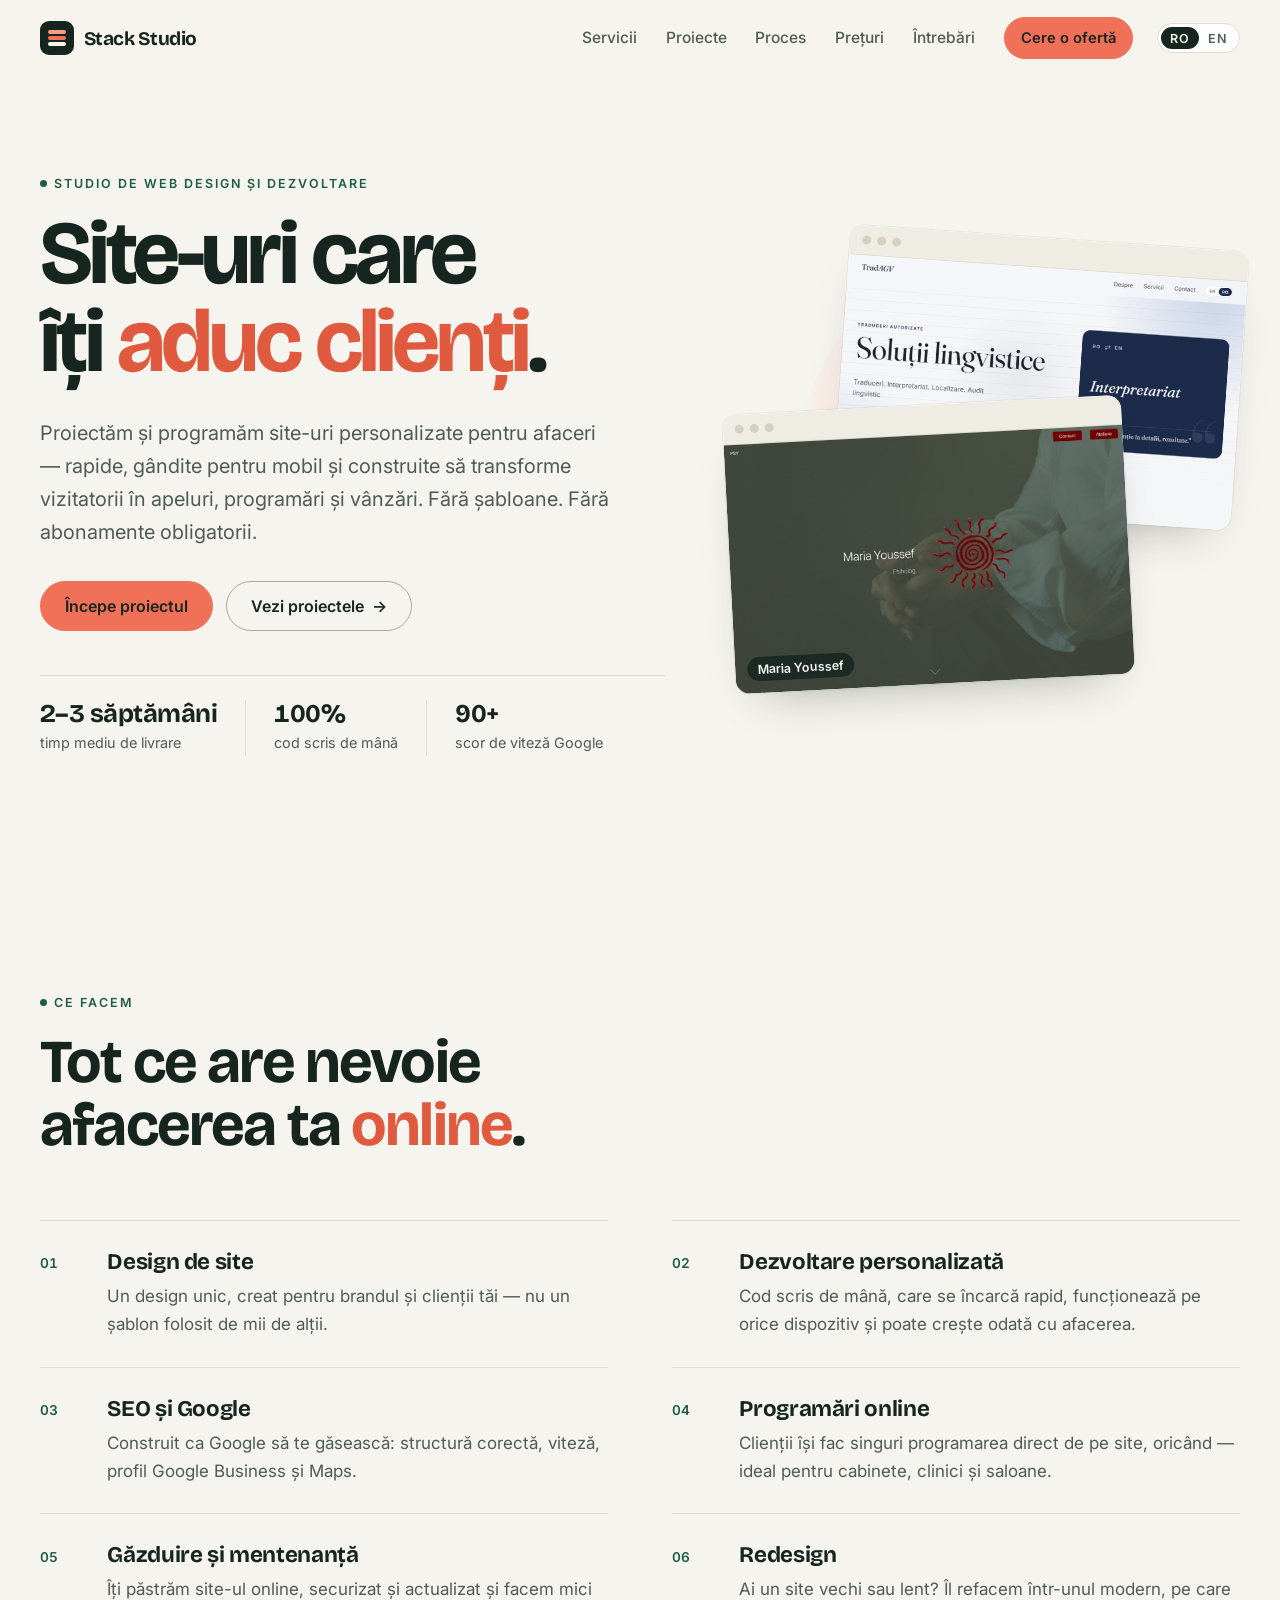
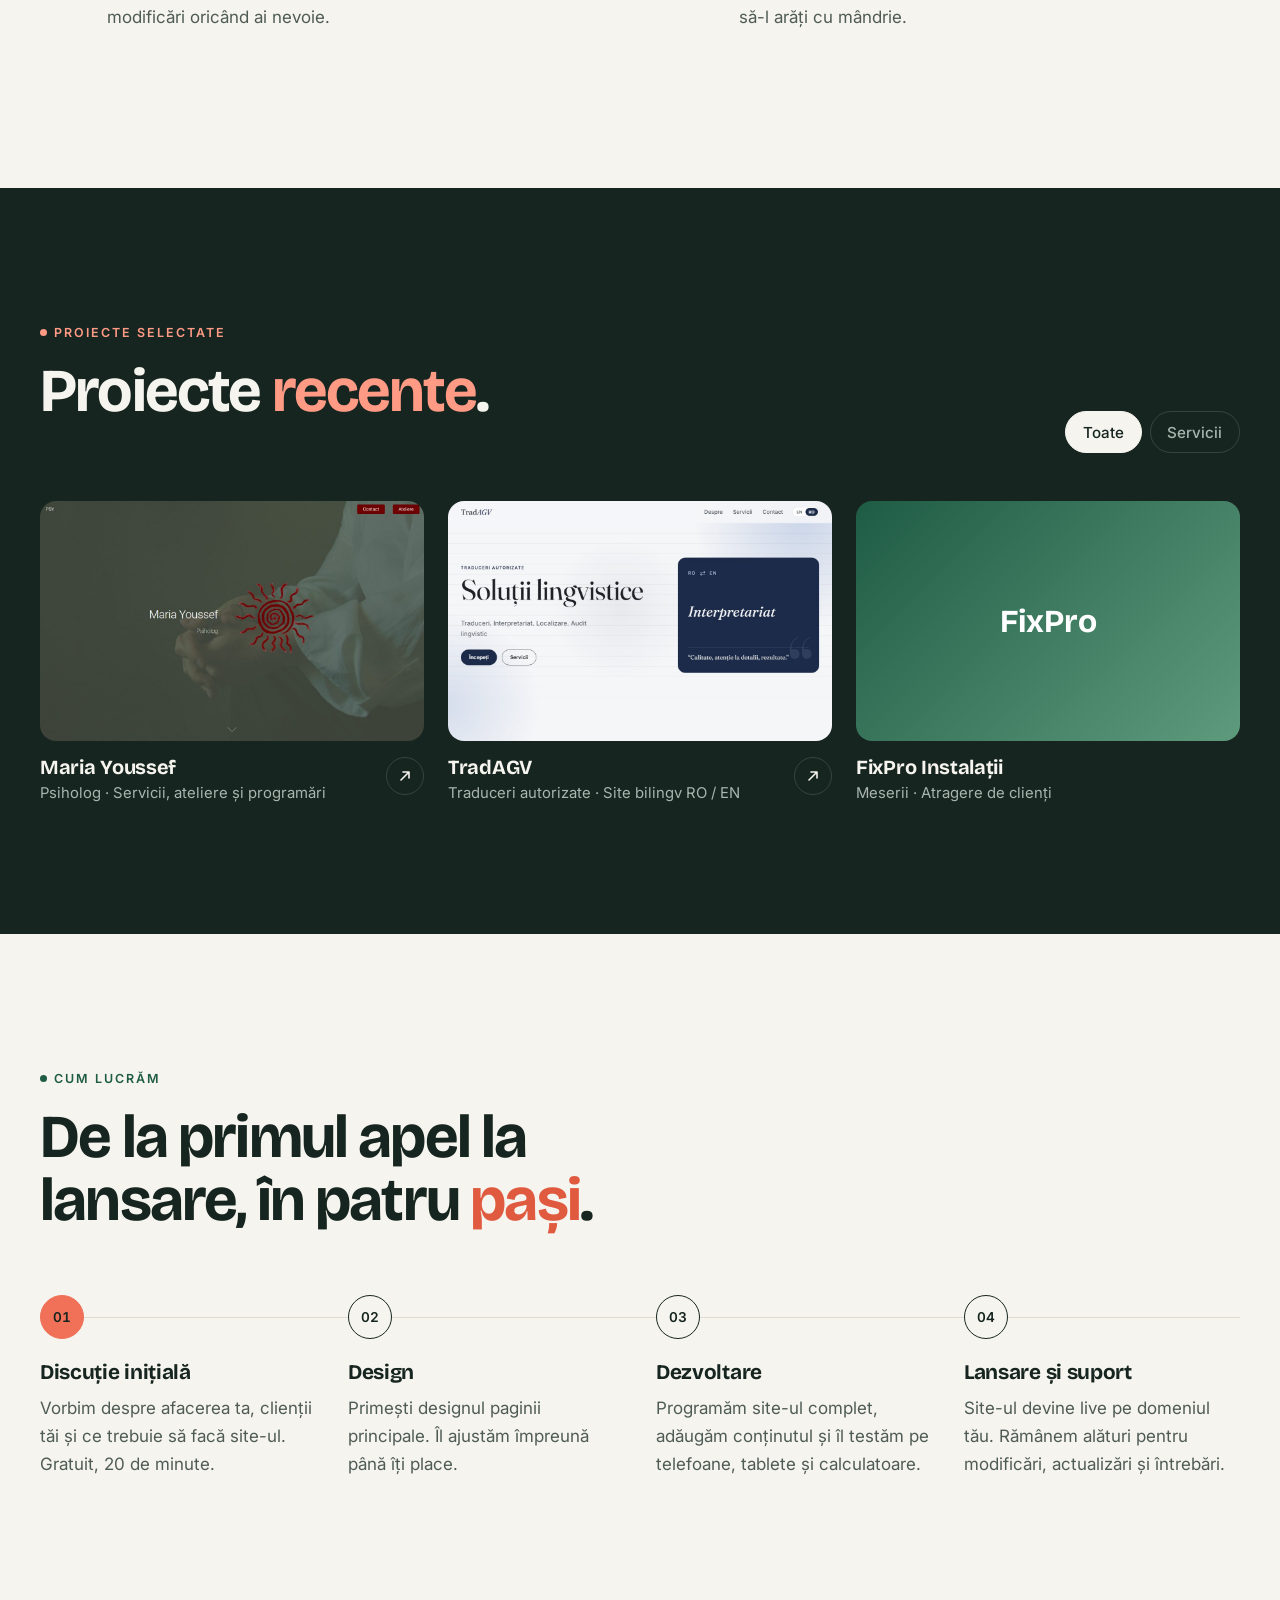
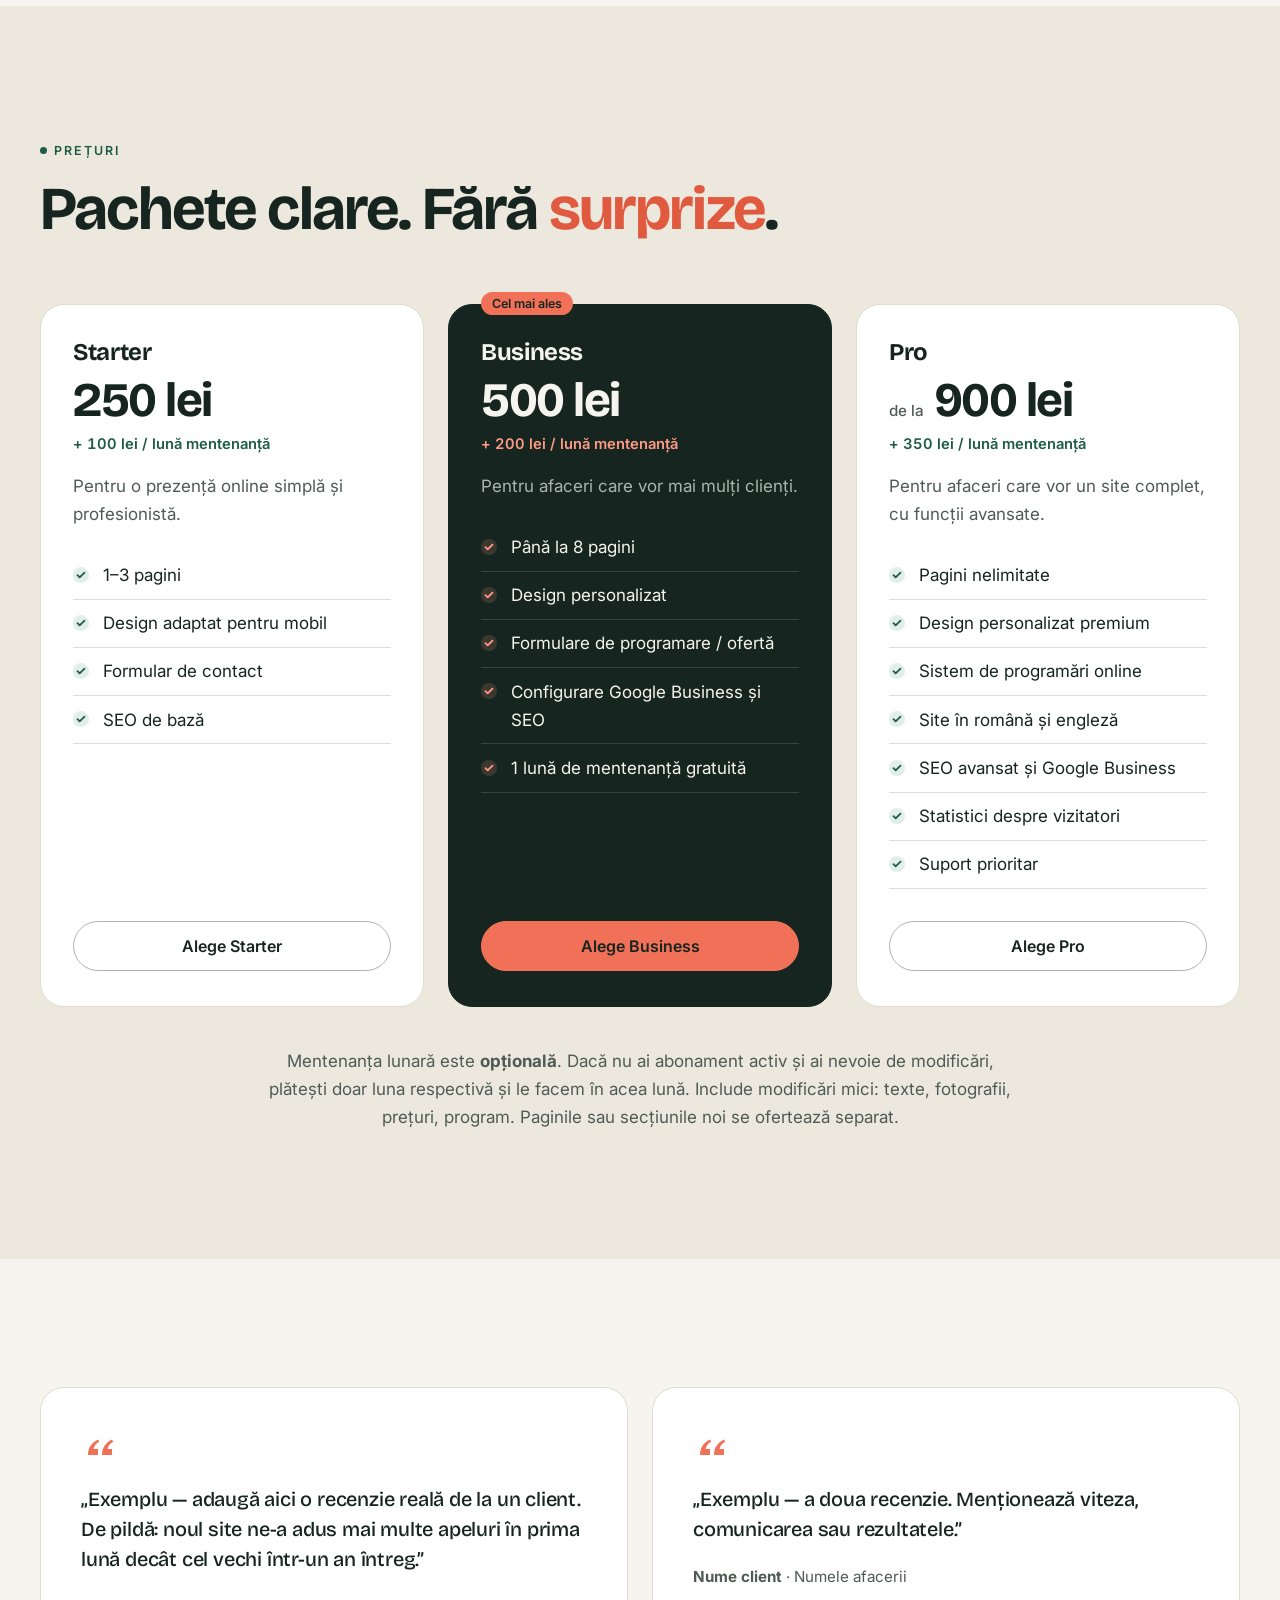
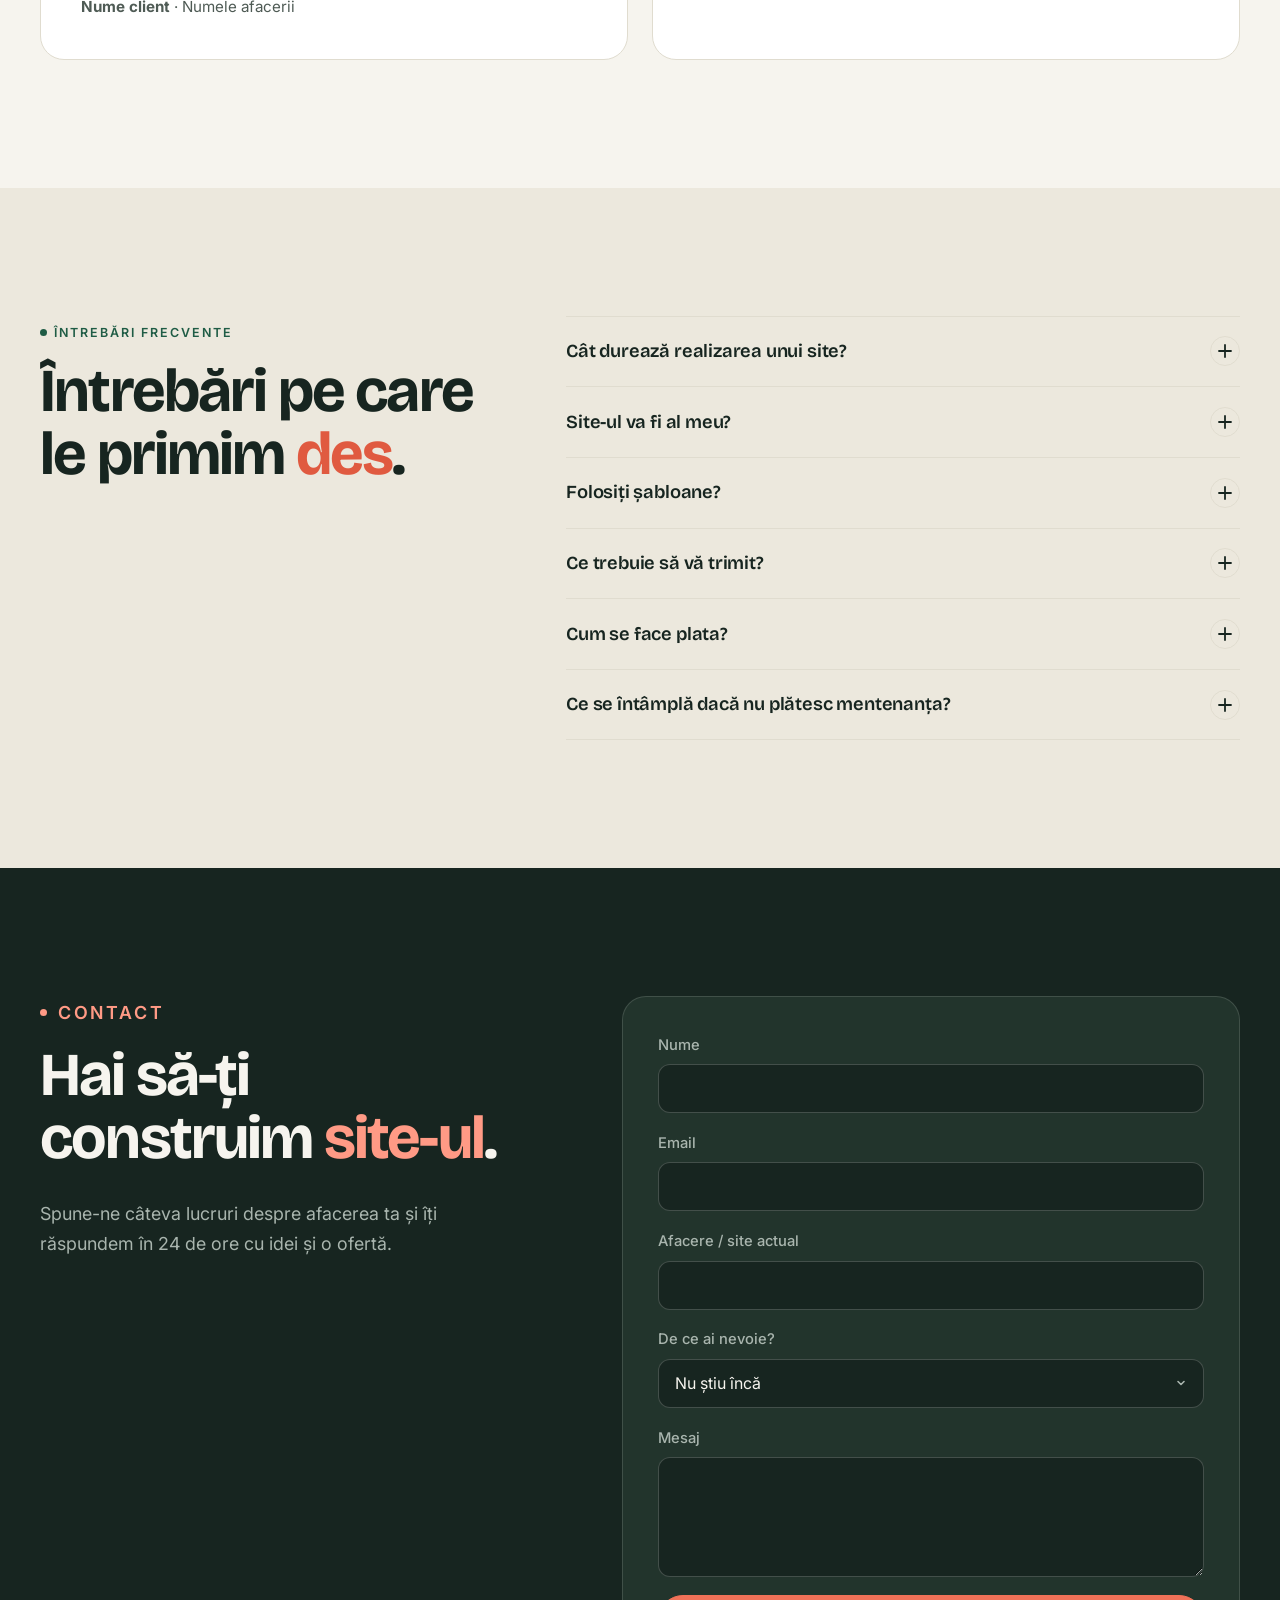
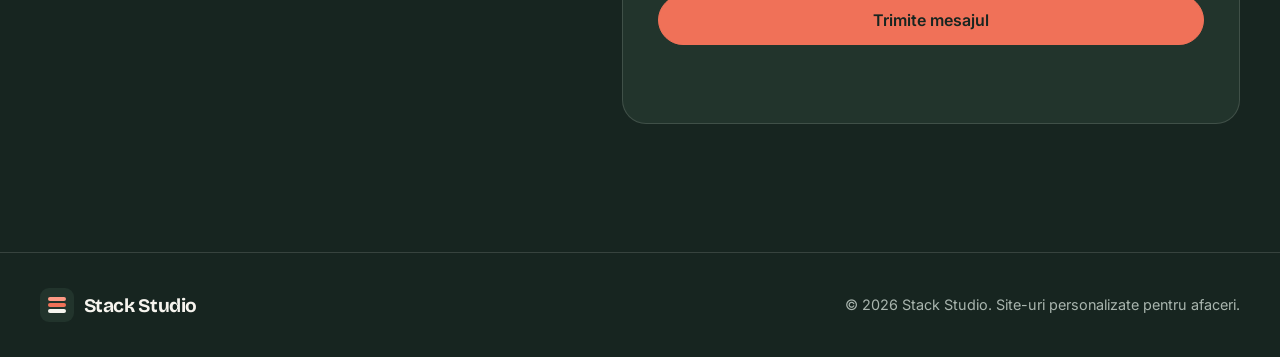
==== commit 6412bfb8: "Redesign palette: forest, cream and coral Co-Authored-By: Claude Opus 5.5 <noreply@anthropic.com>" ====
--- a/index.html
+++ b/index.html
@@ -3,7 +3,7 @@
 <head>
   <meta charset="utf-8">
   <meta name="viewport" content="width=device-width, initial-scale=1">
-  <meta name="theme-color" content="#f6f5f1">
+  <meta name="theme-color" content="#f6f4ee">
   <title>Stack Studio — Site-uri care îți aduc clienți</title>
   <meta name="description" content="Stack Studio proiectează și programează site-uri personalizate, rapide și moderne pentru afaceri.">
   <meta property="og:title" content="Stack Studio — Site-uri care îți aduc clienți">
@@ -12,11 +12,11 @@
   <link rel="alternate" hreflang="ro" href="./">
   <link rel="alternate" hreflang="en" href="en/">
   <link rel="alternate" hreflang="x-default" href="./">
-  <link rel="icon" href="data:image/svg+xml,<svg xmlns='http://www.w3.org/2000/svg' viewBox='0 0 34 34'><rect width='34' height='34' rx='9' fill='%23111214'/><rect x='8' y='9' width='18' height='4' rx='2' fill='%238ea2ff'/><rect x='8' y='15' width='18' height='4' rx='2' fill='%232448f5'/><rect x='8' y='21' width='18' height='4' rx='2' fill='%23f6f5f1'/></svg>">
+  <link rel="icon" href="data:image/svg+xml,<svg xmlns='http://www.w3.org/2000/svg' viewBox='0 0 34 34'><rect width='34' height='34' rx='9' fill='%23172520'/><rect x='8' y='9' width='18' height='4' rx='2' fill='%23ff9a85'/><rect x='8' y='15' width='18' height='4' rx='2' fill='%23f07158'/><rect x='8' y='21' width='18' height='4' rx='2' fill='%23f6f4ee'/></svg>">
   <link rel="preconnect" href="https://fonts.googleapis.com">
   <link rel="preconnect" href="https://fonts.gstatic.com" crossorigin>
   <link href="https://fonts.googleapis.com/css2?family=Bricolage+Grotesque:opsz,wght@12..96,500..800&family=Inter:wght@400;500;600;700&display=swap" rel="stylesheet">
-  <link rel="stylesheet" href="styles.css?v=13">
+  <link rel="stylesheet" href="styles.css?v=14">
   <script>document.documentElement.classList.add('js')</script>
 </head>
 <body>
@@ -26,7 +26,7 @@
   <header class="nav" id="top">
     <div class="container nav__inner">
       <a href="#top" class="logo" translate="no">
-        <svg class="logo__mark" viewBox="0 0 34 34" aria-hidden="true"><rect width="34" height="34" rx="9" fill="#111214"/><rect x="8" y="9" width="18" height="4" rx="2" fill="#8ea2ff"/><rect x="8" y="15" width="18" height="4" rx="2" fill="#2448f5"/><rect x="8" y="21" width="18" height="4" rx="2" fill="#f6f5f1"/></svg>
+        <svg class="logo__mark" viewBox="0 0 34 34" aria-hidden="true"><rect width="34" height="34" rx="9" fill="#172520"/><rect x="8" y="9" width="18" height="4" rx="2" fill="#ff9a85"/><rect x="8" y="15" width="18" height="4" rx="2" fill="#f07158"/><rect x="8" y="21" width="18" height="4" rx="2" fill="#f6f4ee"/></svg>
         Stack Studio
       </a>
       <nav class="nav__links" id="navLinks" aria-label="Meniu principal">
@@ -259,13 +259,13 @@
   <footer class="footer">
     <div class="container footer__inner">
       <a href="#top" class="logo" translate="no">
-        <svg class="logo__mark" viewBox="0 0 34 34" aria-hidden="true"><rect width="34" height="34" rx="9" fill="#1c1e23"/><rect x="8" y="9" width="18" height="4" rx="2" fill="#8ea2ff"/><rect x="8" y="15" width="18" height="4" rx="2" fill="#2448f5"/><rect x="8" y="21" width="18" height="4" rx="2" fill="#f6f5f1"/></svg>
+        <svg class="logo__mark" viewBox="0 0 34 34" aria-hidden="true"><rect width="34" height="34" rx="9" fill="#22342c"/><rect x="8" y="9" width="18" height="4" rx="2" fill="#ff9a85"/><rect x="8" y="15" width="18" height="4" rx="2" fill="#f07158"/><rect x="8" y="21" width="18" height="4" rx="2" fill="#f6f4ee"/></svg>
         Stack Studio
       </a>
       <p>© <span id="year">2026</span> Stack Studio. Site-uri personalizate pentru afaceri.</p>
     </div>
   </footer>
 
-  <script src="script.js?v=13"></script>
+  <script src="script.js?v=14"></script>
 </body>
 </html>
--- a/styles.css
+++ b/styles.css
@@ -1,29 +1,33 @@
 /* ==========================================================
-   Stack Studio — stylesheet (redesign, "Ink & Cobalt")
+   Stack Studio — stylesheet (redesign, "Forest, Cream & Coral")
    Plain CSS, no framework. Colors and fonts live in :root.
    Built to pass the Web Interface Guidelines review.
    ========================================================== */
 :root {
-  --paper: #f6f5f1;       /* page background */
-  --paper-2: #ecebe4;     /* alternate sections */
+  --paper: #f6f4ee;       /* cream: page background */
+  --paper-2: #ece8dd;     /* alternate sections */
   --card: #ffffff;
-  --ink: #111214;         /* text, dark sections */
-  --ink-2: #1c1e23;       /* cards on dark */
-  --soft: #4a4d55;        /* secondary text on paper (7.9:1) */
-  --line: #d9d6cc;
-  --accent: #2448f5;      /* cobalt: buttons, links, highlights */
-  --accent-hover: #1a37d1;
-  --accent-text: #1f3fd6; /* small accent text on paper (7:1) */
-  --accent-tint: #e6ebff;
-  --night-soft: #a9acb4;  /* secondary text on ink (8.2:1) */
-  --night-accent: #8ea2ff;/* accent text on ink (7.7:1) */
-  --night-line: rgba(246, 245, 241, .14);
+  --ink: #172520;         /* dark forest: text, dark sections */
+  --ink-2: #22342c;       /* cards on dark */
+  --soft: #4f5b55;        /* secondary text on cream (7:1) */
+  --line: #e0dccf;
+  --forest: #1f5c45;      /* small labels, numbers, focus ring on cream */
+  --forest-tint: #e3eee8;
+  --accent: #f07158;      /* coral: buttons, highlights */
+  --accent-hover: #f58a74;/* lighter on hover keeps dark text readable */
+  --accent-ink: #172520;  /* text on coral (5.9:1) */
+  --accent-strong: #e05a40; /* coral for big highlighted words on cream */
+  --accent-text: #1f5c45; /* small accent text on cream: forest (7.5:1) */
+  --accent-tint: #fde6e0;
+  --night-soft: #a9b5ae;  /* secondary text on forest (8:1) */
+  --night-accent: #ff9a85;/* coral text on forest (7.8:1) */
+  --night-line: rgba(246, 244, 238, .14);
 
   --radius: 16px;
   --radius-lg: 24px;
   --font-head: "Bricolage Grotesque", "Inter", system-ui, sans-serif;
   --font-body: "Inter", system-ui, sans-serif;
-  --shadow: 0 24px 50px -28px rgba(17, 18, 20, .35);
+  --shadow: 0 24px 50px -28px rgba(23, 37, 32, .38);
   color-scheme: light;
 }
 
@@ -31,7 +35,7 @@
 *, *::before, *::after { box-sizing: border-box; }
 html {
   scroll-behavior: smooth; scroll-padding-top: 92px;
-  -webkit-text-size-adjust: 100%; -webkit-tap-highlight-color: rgba(36, 72, 245, .15);
+  -webkit-text-size-adjust: 100%; -webkit-tap-highlight-color: rgba(240, 113, 88, .18);
 }
 body { margin: 0; background: var(--paper); color: var(--ink); font: 17px/1.65 var(--font-body); -webkit-font-smoothing: antialiased; }
 img { max-width: 100%; height: auto; display: block; }
@@ -41,7 +45,7 @@
 h2 { font-size: clamp(2.2rem, 4.8vw, 3.8rem); }
 h3 { font-size: 1.3rem; letter-spacing: -.015em; }
 p { margin: 0 0 1em; text-wrap: pretty; }
-h1 em, h2 em, .hl { font-style: normal; color: var(--accent); }
+h1 em, h2 em, .hl { font-style: normal; color: var(--accent-strong); }
 
 .container { width: min(1200px, 100% - 32px); margin-inline: auto; }
 .section { padding: clamp(5rem, 10vw, 8rem) 0; }
@@ -64,22 +68,22 @@
   transform: translateY(-170%); transition: transform .2s ease;
 }
 .skip-link:focus-visible { transform: none; }
-:focus-visible { outline: 3px solid var(--accent); outline-offset: 3px; border-radius: 6px; }
+:focus-visible { outline: 3px solid var(--forest); outline-offset: 3px; border-radius: 6px; }
 .section--night :focus-visible, .plan--featured :focus-visible, .footer :focus-visible { outline-color: var(--night-accent); }
 
 /* ---------- Buttons ---------- */
 .btn {
   display: inline-flex; align-items: center; justify-content: center; gap: .5em;
   min-height: 50px; padding: 0 1.5em; border-radius: 999px; border: 1.5px solid var(--accent);
-  background: var(--accent); color: #fff; font: 600 1rem var(--font-body); text-decoration: none; cursor: pointer;
+  background: var(--accent); color: var(--accent-ink); font: 600 1rem var(--font-body); text-decoration: none; cursor: pointer;
   transition: background-color .2s, border-color .2s, color .2s, transform .2s;
 }
 .btn:hover { background: var(--accent-hover); border-color: var(--accent-hover); }
 .btn:active { transform: translateY(1px); }
 .btn:focus-visible { border-radius: 999px; outline-offset: 4px; }
-.btn--ghost { background: transparent; color: var(--ink); border-color: rgba(17, 18, 20, .35); }
+.btn--ghost { background: transparent; color: var(--ink); border-color: rgba(23, 37, 32, .35); }
 .btn--ghost:hover { background: var(--ink); border-color: var(--ink); color: var(--paper); }
-.section--night .btn--ghost, .plan--featured .btn--ghost { color: var(--paper); border-color: rgba(246, 245, 241, .4); }
+.section--night .btn--ghost, .plan--featured .btn--ghost { color: var(--paper); border-color: rgba(246, 244, 238, .4); }
 .section--night .btn--ghost:hover { background: var(--paper); color: var(--ink); border-color: var(--paper); }
 .btn--small { min-height: 42px; padding: 0 1.1em; font-size: .92rem; }
 .btn--block { width: 100%; }
@@ -90,7 +94,7 @@
 /* ---------- Header ---------- */
 .nav {
   position: sticky; top: 0; z-index: 100;
-  background: rgba(246, 245, 241, .9); backdrop-filter: saturate(1.4) blur(12px); -webkit-backdrop-filter: saturate(1.4) blur(12px);
+  background: rgba(246, 244, 238, .9); backdrop-filter: saturate(1.4) blur(12px); -webkit-backdrop-filter: saturate(1.4) blur(12px);
   border-bottom: 1px solid transparent; transition: border-color .3s;
 }
 .nav.is-scrolled { border-color: var(--line); }
@@ -131,14 +135,14 @@
 }
 .window {
   position: absolute; width: 78%; margin: 0; background: var(--card); border-radius: 14px; overflow: hidden;
-  box-shadow: var(--shadow), 0 0 0 1px rgba(17, 18, 20, .06);
-}
-.window__bar { display: flex; gap: 6px; padding: 10px 12px; background: #efeee9; border-bottom: 1px solid var(--line); }
-.window__bar i { width: 9px; height: 9px; border-radius: 50%; background: #d4d1c6; }
+  box-shadow: var(--shadow), 0 0 0 1px rgba(23, 37, 32, .06);
+}
+.window__bar { display: flex; gap: 6px; padding: 10px 12px; background: #efece3; border-bottom: 1px solid var(--line); }
+.window__bar i { width: 9px; height: 9px; border-radius: 50%; background: #d6d0c1; }
 .window img { width: 100%; aspect-ratio: 16 / 10; object-fit: cover; }
 .window figcaption {
   position: absolute; left: 12px; bottom: 12px; padding: .35em .8em; border-radius: 999px;
-  background: rgba(17, 18, 20, .82); color: var(--paper); font: 600 .78rem var(--font-body);
+  background: rgba(23, 37, 32, .85); color: var(--paper); font: 600 .78rem var(--font-body);
 }
 .window--back { top: 4%; right: 0; transform: rotate(4deg); }
 .window--front { bottom: 4%; left: 0; transform: rotate(-3deg); }
@@ -159,7 +163,7 @@
   background: transparent; color: var(--night-soft); border: 1px solid var(--night-line); font: 500 .95rem var(--font-body);
   transition: background-color .2s, color .2s, border-color .2s;
 }
-.filter:hover { color: var(--paper); border-color: rgba(246, 245, 241, .5); }
+.filter:hover { color: var(--paper); border-color: rgba(246, 244, 238, .5); }
 .filter.is-active { background: var(--paper); color: var(--ink); border-color: var(--paper); }
 .work { display: grid; grid-template-columns: repeat(3, 1fr); gap: 1.5rem; }
 .work__item { display: block; text-decoration: none; color: inherit; min-width: 0; }
@@ -167,7 +171,7 @@
 .work__img { aspect-ratio: 16 / 10; border-radius: var(--radius); overflow: hidden; background: var(--ink-2); }
 .work__img img { width: 100%; height: 100%; object-fit: cover; transition: transform .5s ease; }
 a.work__item:hover .work__img img { transform: scale(1.04); }
-.work__img--placeholder { display: grid; place-items: center; background: linear-gradient(135deg, #2448f5, #8ea2ff); }
+.work__img--placeholder { display: grid; place-items: center; background: linear-gradient(135deg, #1f5c45, #5e9a7c); }
 .work__img--placeholder span { font: 700 clamp(1.4rem, 2.6vw, 2rem) var(--font-head); color: #fff; }
 .work__meta { display: flex; justify-content: space-between; gap: 1rem; padding-top: 1rem; }
 .work__meta h3 { margin: 0 0 .2rem; font-size: 1.25rem; }
@@ -185,7 +189,7 @@
   position: relative; display: grid; place-items: center; width: 44px; height: 44px; margin-bottom: 1.4rem;
   border-radius: 50%; background: var(--paper); border: 1.5px solid var(--ink); font: 600 .85rem var(--font-body); font-variant-numeric: tabular-nums;
 }
-.step:first-child .step__n { background: var(--accent); border-color: var(--accent); color: #fff; }
+.step:first-child .step__n { background: var(--accent); border-color: var(--accent); color: var(--accent-ink); }
 .step h3 { font-size: 1.3rem; }
 .step p { color: var(--soft); margin: 0; }
 
@@ -201,14 +205,14 @@
 .plan li { position: relative; padding: .6rem 0 .6rem 1.9rem; border-bottom: 1px solid var(--line); }
 .plan li::before {
   content: ""; position: absolute; left: 0; top: .95rem; width: 16px; height: 16px; border-radius: 50%;
-  background: var(--accent-tint) url("data:image/svg+xml,%3Csvg xmlns='http://www.w3.org/2000/svg' viewBox='0 0 16 16'%3E%3Cpath d='M4.5 8.2l2.2 2.2 4.8-4.8' fill='none' stroke='%231f3fd6' stroke-width='1.8' stroke-linecap='round' stroke-linejoin='round'/%3E%3C/svg%3E") center / 16px no-repeat;
+  background: var(--forest-tint) url("data:image/svg+xml,%3Csvg xmlns='http://www.w3.org/2000/svg' viewBox='0 0 16 16'%3E%3Cpath d='M4.5 8.2l2.2 2.2 4.8-4.8' fill='none' stroke='%231f5c45' stroke-width='1.8' stroke-linecap='round' stroke-linejoin='round'/%3E%3C/svg%3E") center / 16px no-repeat;
 }
 .plan--featured { background: var(--ink); color: var(--paper); border-color: var(--ink); }
 .plan--featured .plan__price small, .plan--featured .plan__desc { color: var(--night-soft); }
 .plan--featured .plan__monthly { color: var(--night-accent); }
 .plan--featured li { border-color: var(--night-line); }
-.plan--featured li::before { background-color: rgba(142, 162, 255, .16); background-image: url("data:image/svg+xml,%3Csvg xmlns='http://www.w3.org/2000/svg' viewBox='0 0 16 16'%3E%3Cpath d='M4.5 8.2l2.2 2.2 4.8-4.8' fill='none' stroke='%238ea2ff' stroke-width='1.8' stroke-linecap='round' stroke-linejoin='round'/%3E%3C/svg%3E"); }
-.plan__badge { position: absolute; top: -13px; left: 2rem; padding: .3em .9em; border-radius: 999px; background: var(--accent); color: #fff; font: 600 .78rem var(--font-body); }
+.plan--featured li::before { background-color: rgba(255, 154, 133, .16); background-image: url("data:image/svg+xml,%3Csvg xmlns='http://www.w3.org/2000/svg' viewBox='0 0 16 16'%3E%3Cpath d='M4.5 8.2l2.2 2.2 4.8-4.8' fill='none' stroke='%23ff9a85' stroke-width='1.8' stroke-linecap='round' stroke-linejoin='round'/%3E%3C/svg%3E"); }
+.plan__badge { position: absolute; top: -13px; left: 2rem; padding: .3em .9em; border-radius: 999px; background: var(--accent); color: var(--accent-ink); font: 600 .78rem var(--font-body); }
 .pricing__note { max-width: 760px; margin: 2.5rem auto 0; text-align: center; color: var(--soft); }
 
 /* ---------- Testimonials ---------- */
@@ -231,7 +235,7 @@
 .faq summary::after {
   content: ""; position: absolute; right: 0; top: 50%; width: 30px; height: 30px; margin-top: -15px; border-radius: 50%;
   border: 1px solid var(--line); transition: transform .3s ease, background-color .2s;
-  background: url("data:image/svg+xml,%3Csvg xmlns='http://www.w3.org/2000/svg' viewBox='0 0 30 30'%3E%3Cpath d='M15 9v12M9 15h12' stroke='%23111214' stroke-width='1.8' stroke-linecap='round'/%3E%3C/svg%3E") center / 30px no-repeat;
+  background: url("data:image/svg+xml,%3Csvg xmlns='http://www.w3.org/2000/svg' viewBox='0 0 30 30'%3E%3Cpath d='M15 9v12M9 15h12' stroke='%23172520' stroke-width='1.8' stroke-linecap='round'/%3E%3C/svg%3E") center / 30px no-repeat;
 }
 .faq summary:hover::after { background-color: var(--accent-tint); }
 .faq details[open] summary::after { transform: rotate(45deg); }
@@ -243,13 +247,13 @@
 .form { display: grid; gap: 1.1rem; padding: clamp(1.5rem, 3vw, 2.2rem); background: var(--ink-2); border: 1px solid var(--night-line); border-radius: var(--radius-lg); }
 .form label { display: grid; gap: .45rem; font-size: .92rem; font-weight: 500; color: var(--night-soft); }
 .form input, .form select, .form textarea {
-  width: 100%; padding: .85em 1em; border-radius: 12px; border: 1px solid rgba(246, 245, 241, .2);
+  width: 100%; padding: .85em 1em; border-radius: 12px; border: 1px solid rgba(246, 244, 238, .2);
   background-color: var(--ink); color: var(--paper); font: 1rem var(--font-body);
   transition: border-color .2s;
 }
-.form select { appearance: none; padding-right: 2.6em; background-image: url("data:image/svg+xml,%3Csvg xmlns='http://www.w3.org/2000/svg' viewBox='0 0 12 12'%3E%3Cpath d='M3 4.5l3 3 3-3' fill='none' stroke='%23a9acb4' stroke-width='1.6' stroke-linecap='round' stroke-linejoin='round'/%3E%3C/svg%3E"); background-repeat: no-repeat; background-position: right 1em center; background-size: 12px; }
+.form select { appearance: none; padding-right: 2.6em; background-image: url("data:image/svg+xml,%3Csvg xmlns='http://www.w3.org/2000/svg' viewBox='0 0 12 12'%3E%3Cpath d='M3 4.5l3 3 3-3' fill='none' stroke='%23a9b5ae' stroke-width='1.6' stroke-linecap='round' stroke-linejoin='round'/%3E%3C/svg%3E"); background-repeat: no-repeat; background-position: right 1em center; background-size: 12px; }
 .form select option { background: var(--ink); color: var(--paper); }
-.form input:hover, .form select:hover, .form textarea:hover { border-color: rgba(246, 245, 241, .4); }
+.form input:hover, .form select:hover, .form textarea:hover { border-color: rgba(246, 244, 238, .4); }
 .form input:focus-visible, .form select:focus-visible, .form textarea:focus-visible { outline: 3px solid var(--night-accent); outline-offset: 1px; border-color: var(--night-accent); }
 .form textarea { resize: vertical; min-height: 120px; }
 .form__status { margin: 0; min-height: 1.5em; color: var(--night-accent); font-weight: 500; }
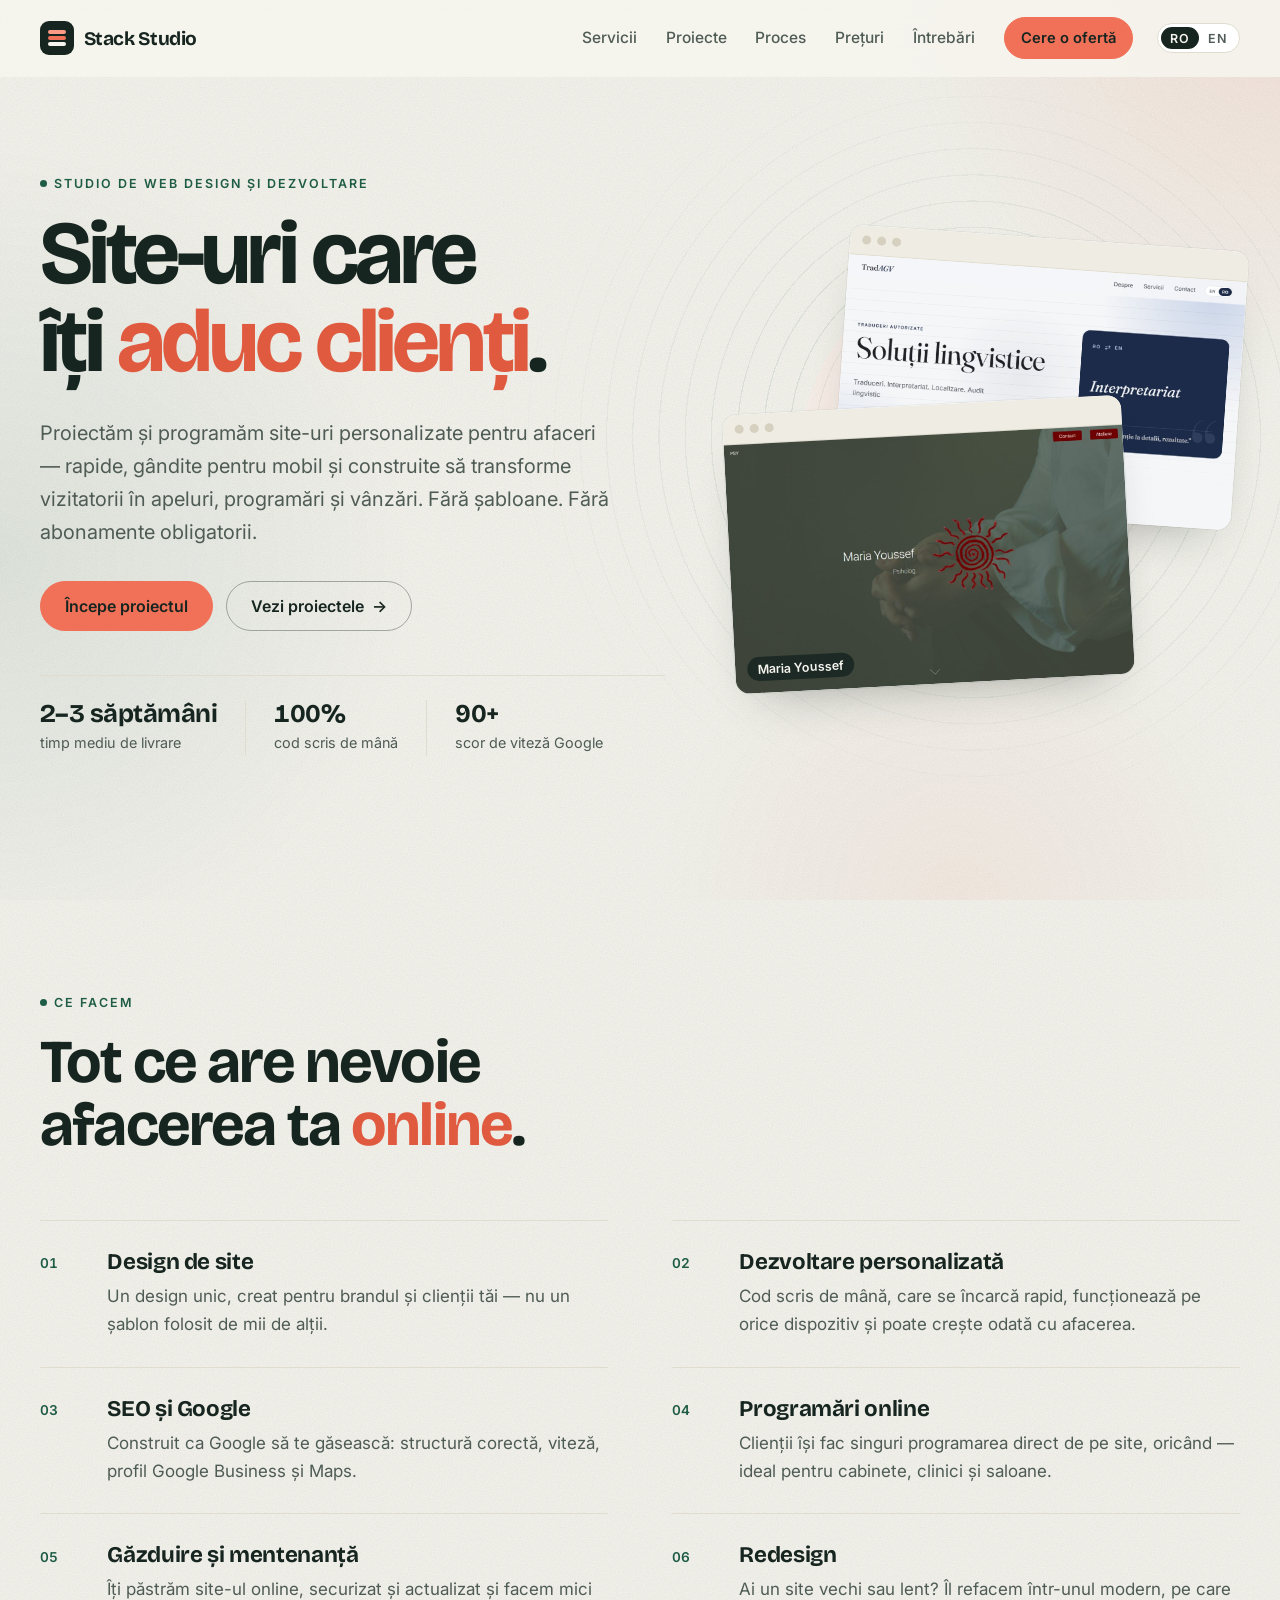
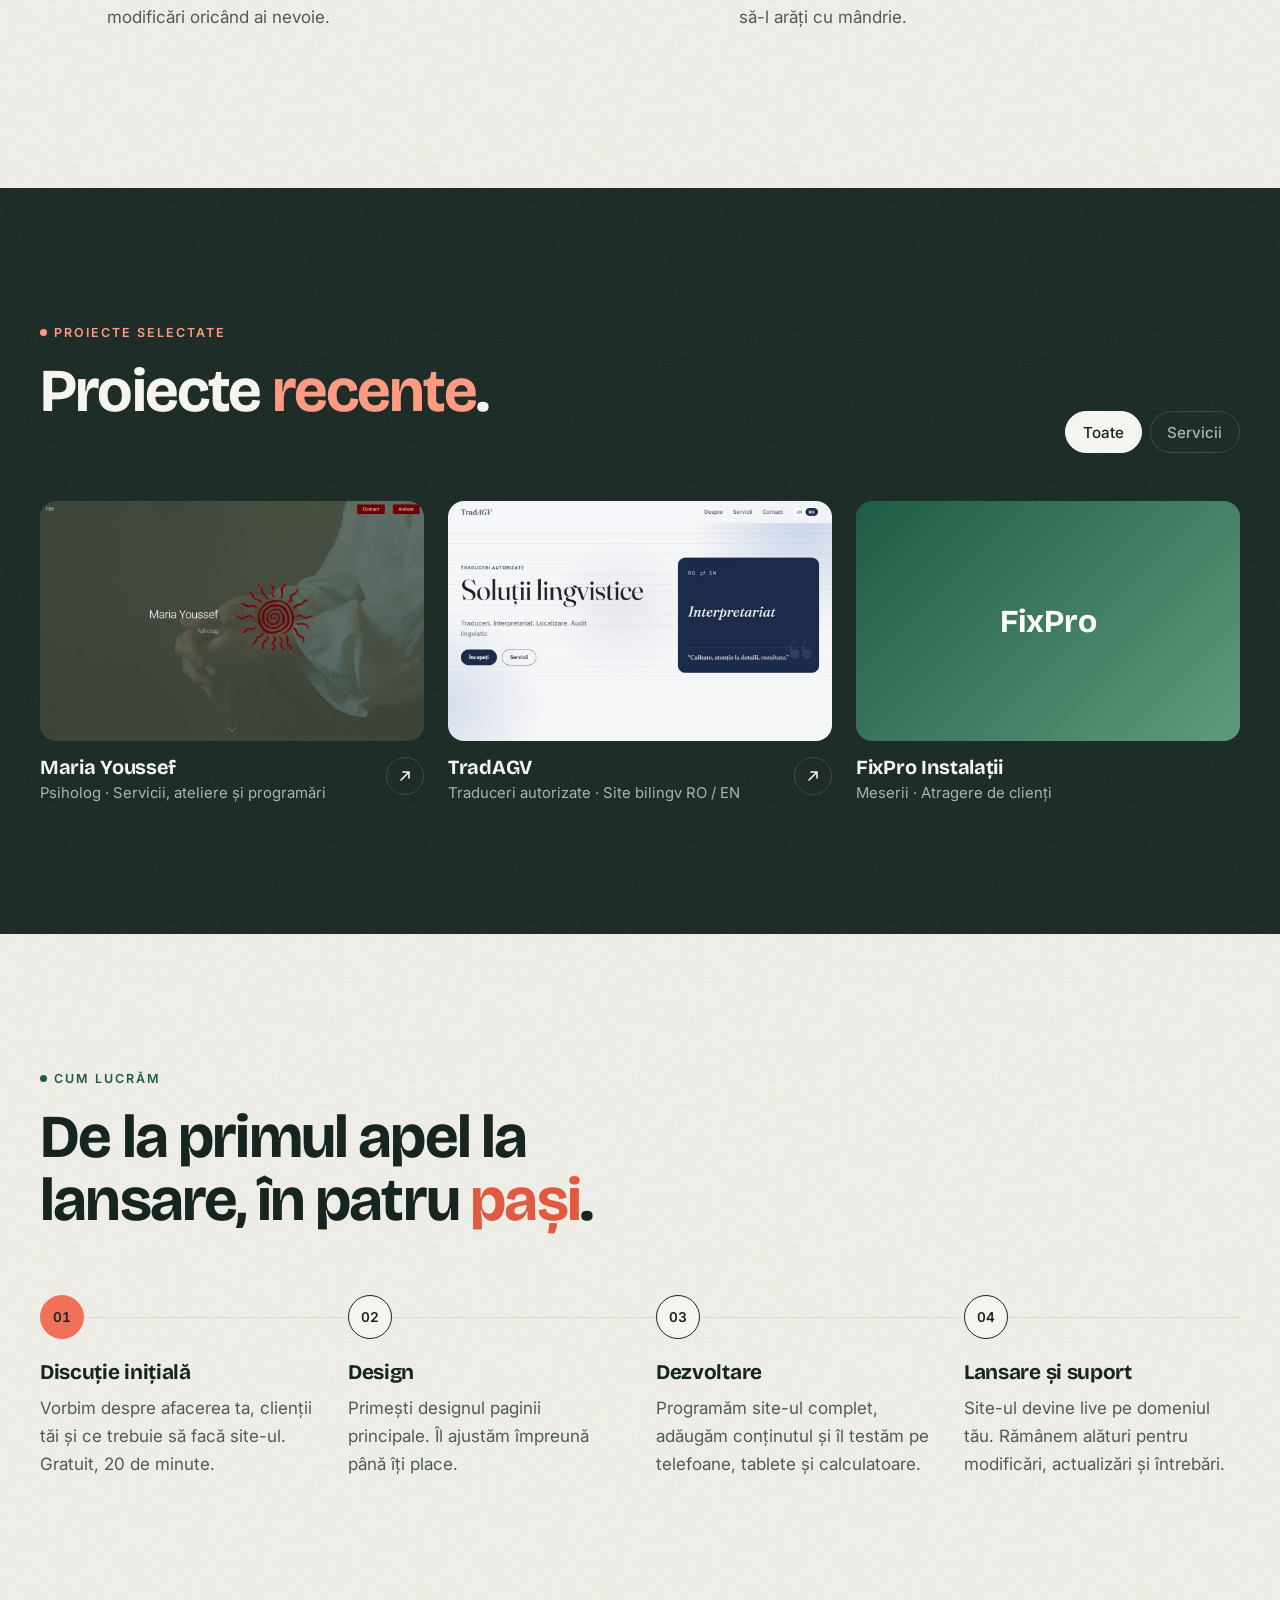
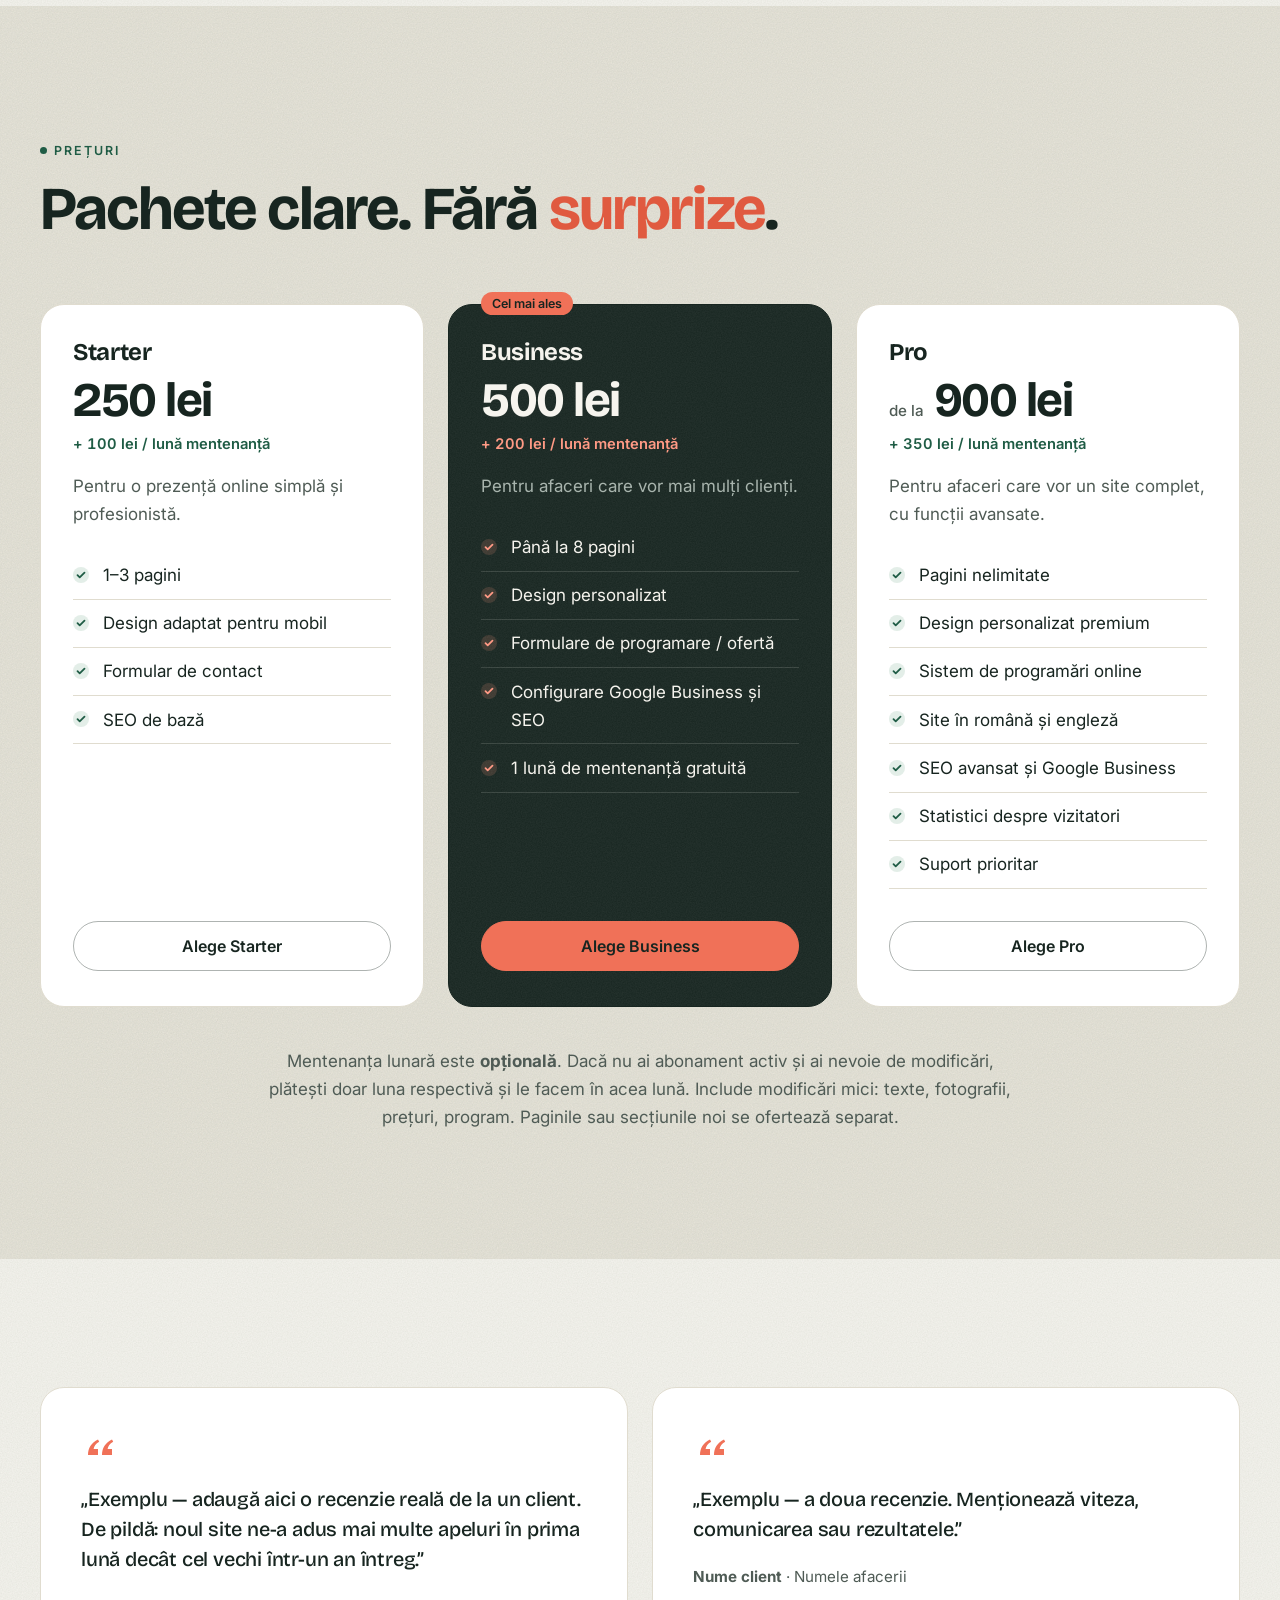
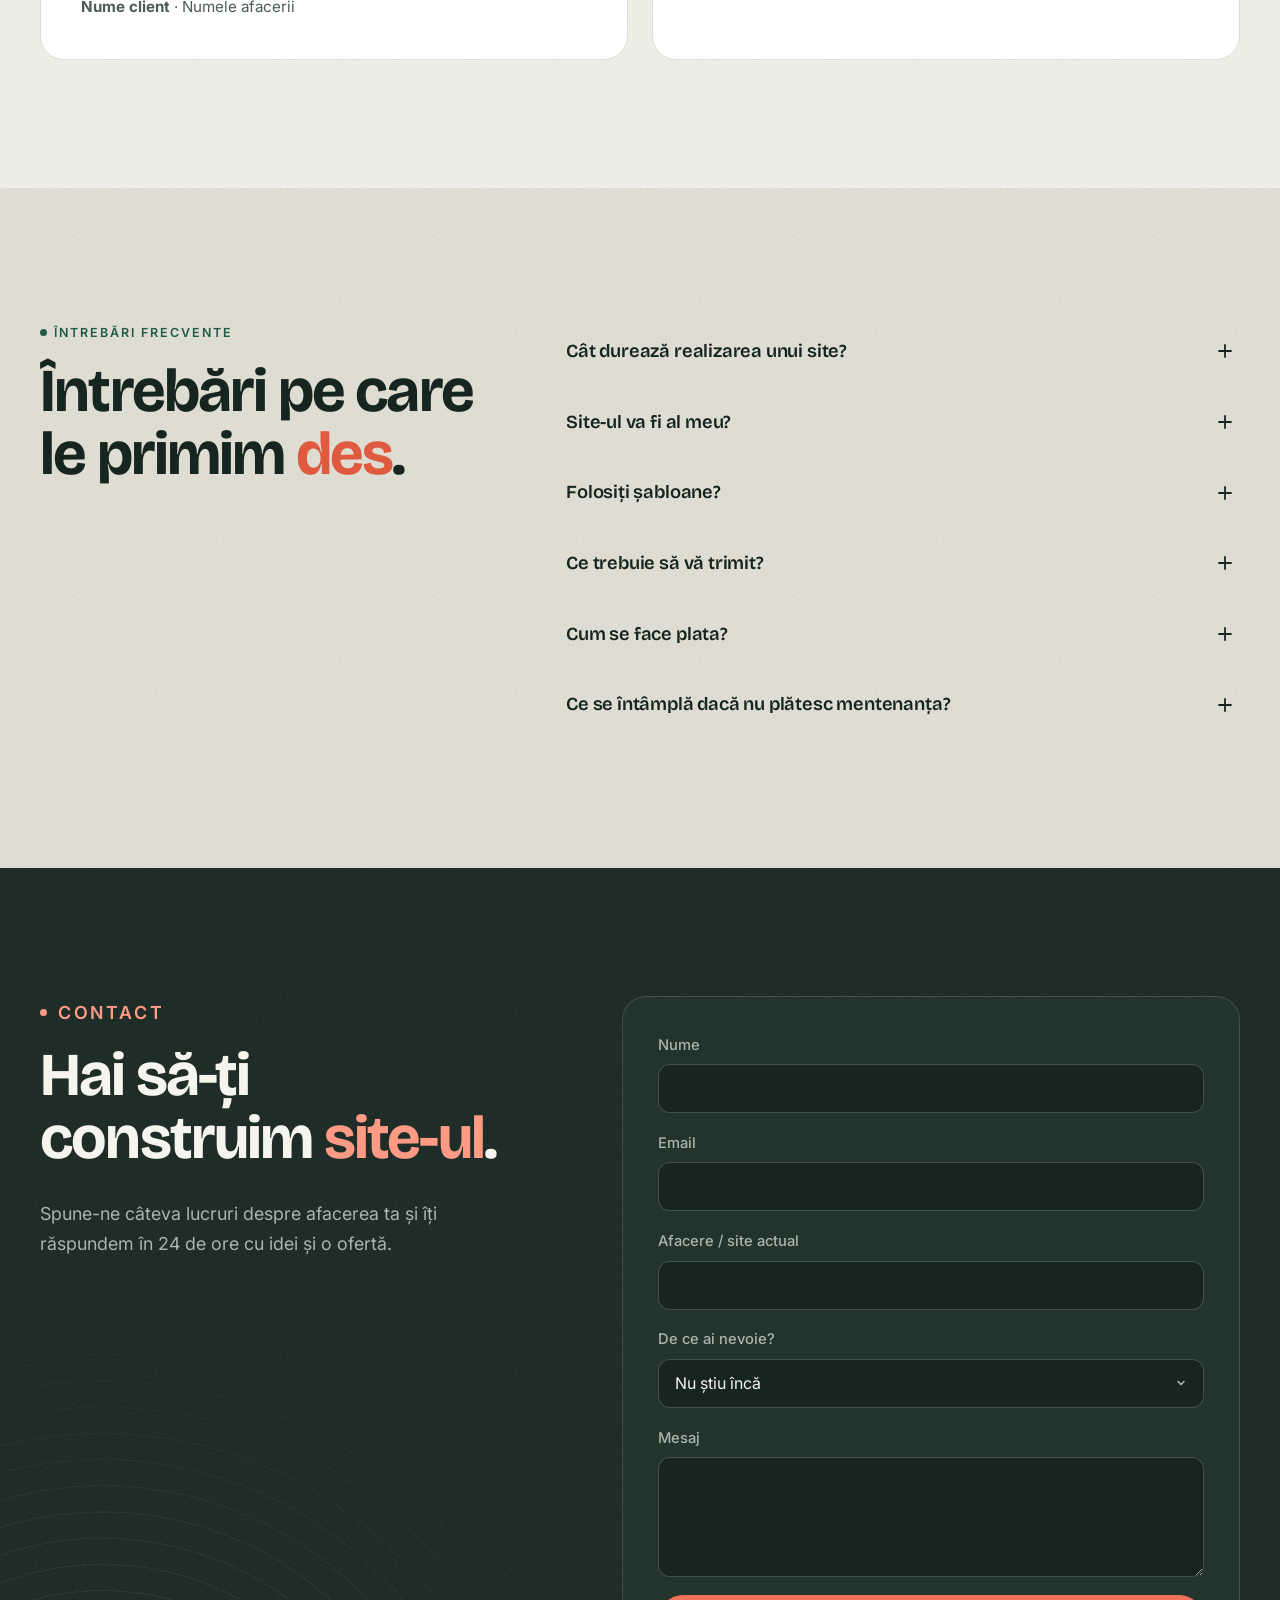
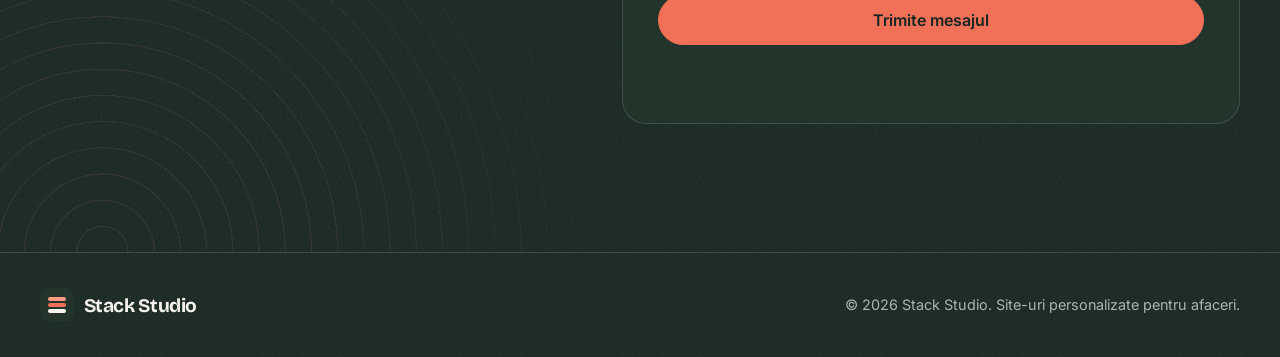
==== commit 87214fd3: "Add paper grain, soft glows and contour lines to the background Co-Authored-By: Claude Opus 5.5 <nor" ====
--- a/index.html
+++ b/index.html
@@ -16,7 +16,7 @@
   <link rel="preconnect" href="https://fonts.googleapis.com">
   <link rel="preconnect" href="https://fonts.gstatic.com" crossorigin>
   <link href="https://fonts.googleapis.com/css2?family=Bricolage+Grotesque:opsz,wght@12..96,500..800&family=Inter:wght@400;500;600;700&display=swap" rel="stylesheet">
-  <link rel="stylesheet" href="styles.css?v=14">
+  <link rel="stylesheet" href="styles.css?v=15">
   <script>document.documentElement.classList.add('js')</script>
 </head>
 <body>
--- a/styles.css
+++ b/styles.css
@@ -304,3 +304,49 @@
   .faq summary { padding-right: 2.6rem; }
   .faq details p { padding-right: 0; }
 }
+
+/* ==========================================================
+   Background character: paper grain, soft glows, contour lines
+   ========================================================== */
+:root {
+  --grain-dark: url("data:image/svg+xml,%3Csvg xmlns='http://www.w3.org/2000/svg' width='180' height='180'%3E%3Cfilter id='n'%3E%3CfeTurbulence type='fractalNoise' baseFrequency='.8' numOctaves='2' stitchTiles='stitch'/%3E%3CfeColorMatrix values='0 0 0 0 .09 0 0 0 0 .15 0 0 0 0 .12 .11 0 0 0 0'/%3E%3C/filter%3E%3Crect width='100%25' height='100%25' filter='url(%23n)'/%3E%3C/svg%3E");
+  --grain-light: url("data:image/svg+xml,%3Csvg xmlns='http://www.w3.org/2000/svg' width='180' height='180'%3E%3Cfilter id='n'%3E%3CfeTurbulence type='fractalNoise' baseFrequency='.8' numOctaves='2' stitchTiles='stitch'/%3E%3CfeColorMatrix values='0 0 0 0 1 0 0 0 0 1 0 0 0 0 1 .07 0 0 0 0'/%3E%3C/filter%3E%3Crect width='100%25' height='100%25' filter='url(%23n)'/%3E%3C/svg%3E");
+}
+
+/* Paper grain on the cream page */
+body { background-color: var(--paper); background-image: var(--grain-dark); }
+
+/* Soft coral and forest glows behind the light sections */
+body::before {
+  content: ""; position: fixed; inset: 0; z-index: -1; pointer-events: none;
+  background:
+    radial-gradient(42vmax 42vmax at 100% 0%,  rgba(240, 113, 88, .13), transparent 70%),
+    radial-gradient(46vmax 46vmax at 0% 62%,   rgba(31, 92, 69, .09),  transparent 70%),
+    radial-gradient(34vmax 34vmax at 75% 100%, rgba(240, 113, 88, .07), transparent 70%);
+}
+
+/* Alternate sections: a warm tint that lets the glows show through */
+.section--alt { background-color: rgba(222, 215, 197, .42); background-image: var(--grain-dark); }
+
+/* Dark sections: fine light grain for depth */
+.section--night, .footer, .plan--featured { background-color: var(--ink); background-image: var(--grain-light); }
+
+/* Topographic contour lines behind the project stack (fade out before the text) */
+.hero { position: relative; isolation: isolate; }
+.hero::before {
+  content: ""; position: absolute; inset: 0; z-index: -1; pointer-events: none;
+  background: repeating-radial-gradient(circle at 76% 46%, transparent 0 25px, rgba(31, 92, 69, .11) 25px 26.2px);
+  -webkit-mask-image: radial-gradient(48% 62% at 76% 46%, #000 25%, transparent 78%);
+          mask-image: radial-gradient(48% 62% at 76% 46%, #000 25%, transparent 78%);
+}
+/* Same lines in soft coral in the Contact section, behind the intro corner */
+#contact { position: relative; isolation: isolate; }
+#contact::before {
+  content: ""; position: absolute; inset: 0; z-index: -1; pointer-events: none;
+  background: repeating-radial-gradient(circle at 8% 100%, transparent 0 25px, rgba(255, 154, 133, .09) 25px 26.2px);
+  -webkit-mask-image: radial-gradient(55% 75% at 8% 100%, #000 30%, transparent 80%);
+          mask-image: radial-gradient(55% 75% at 8% 100%, #000 30%, transparent 80%);
+}
+@media (max-width: 1000px) {
+  .hero::before { background-position: 0 0; -webkit-mask-image: radial-gradient(70% 40% at 60% 78%, #000 25%, transparent 80%); mask-image: radial-gradient(70% 40% at 60% 78%, #000 25%, transparent 80%); }
+}
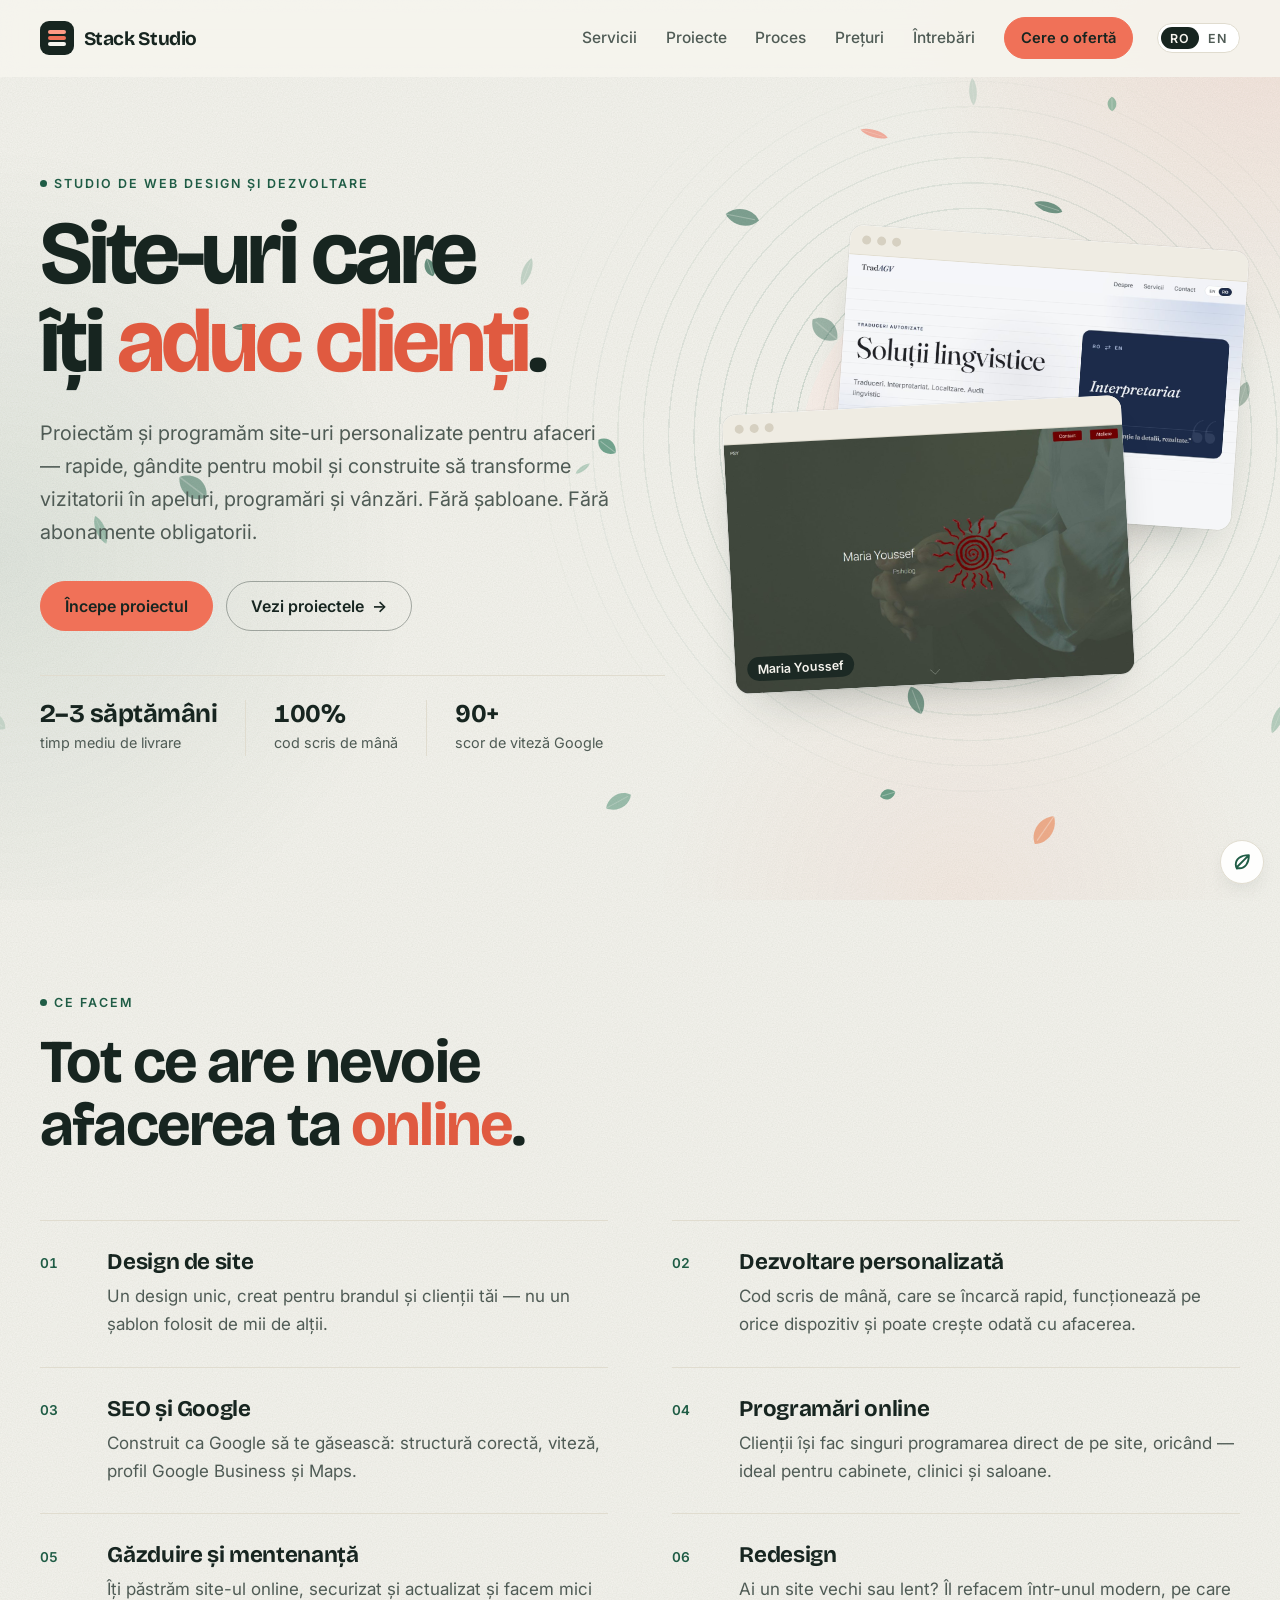
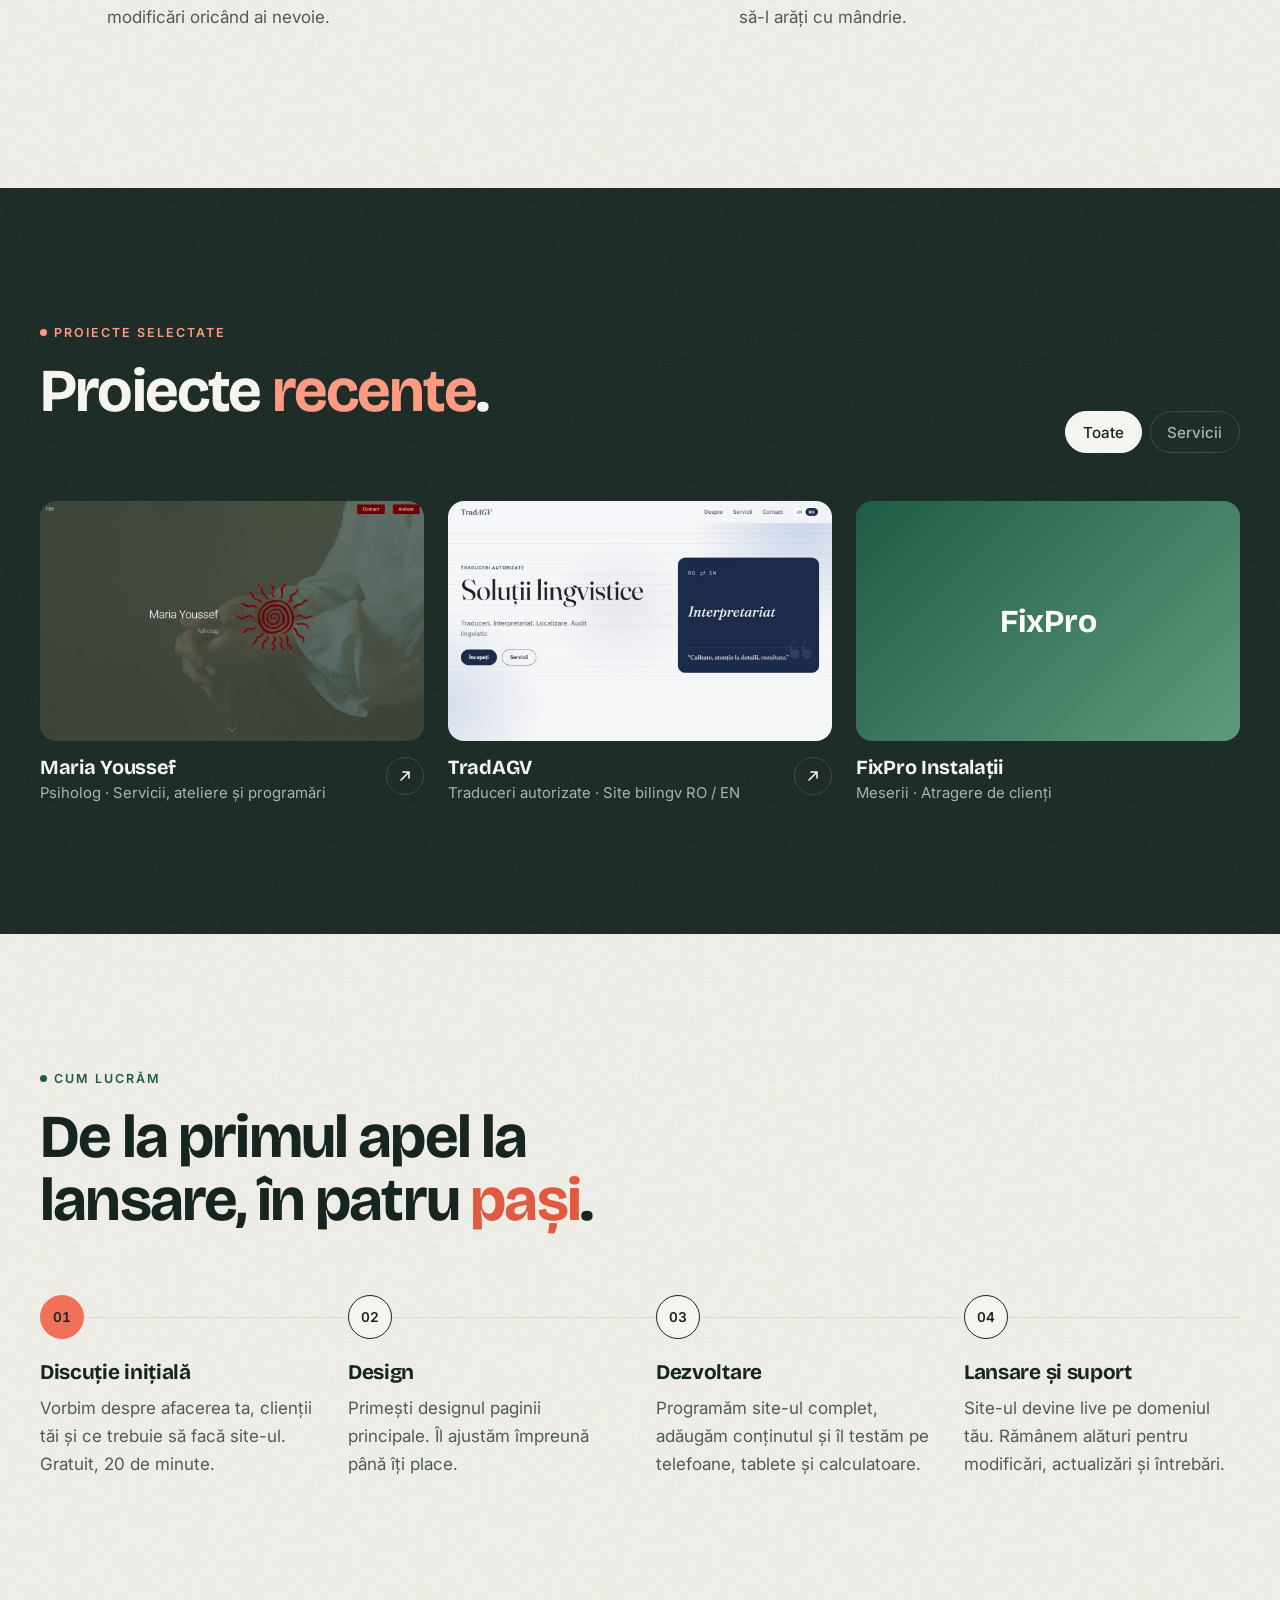
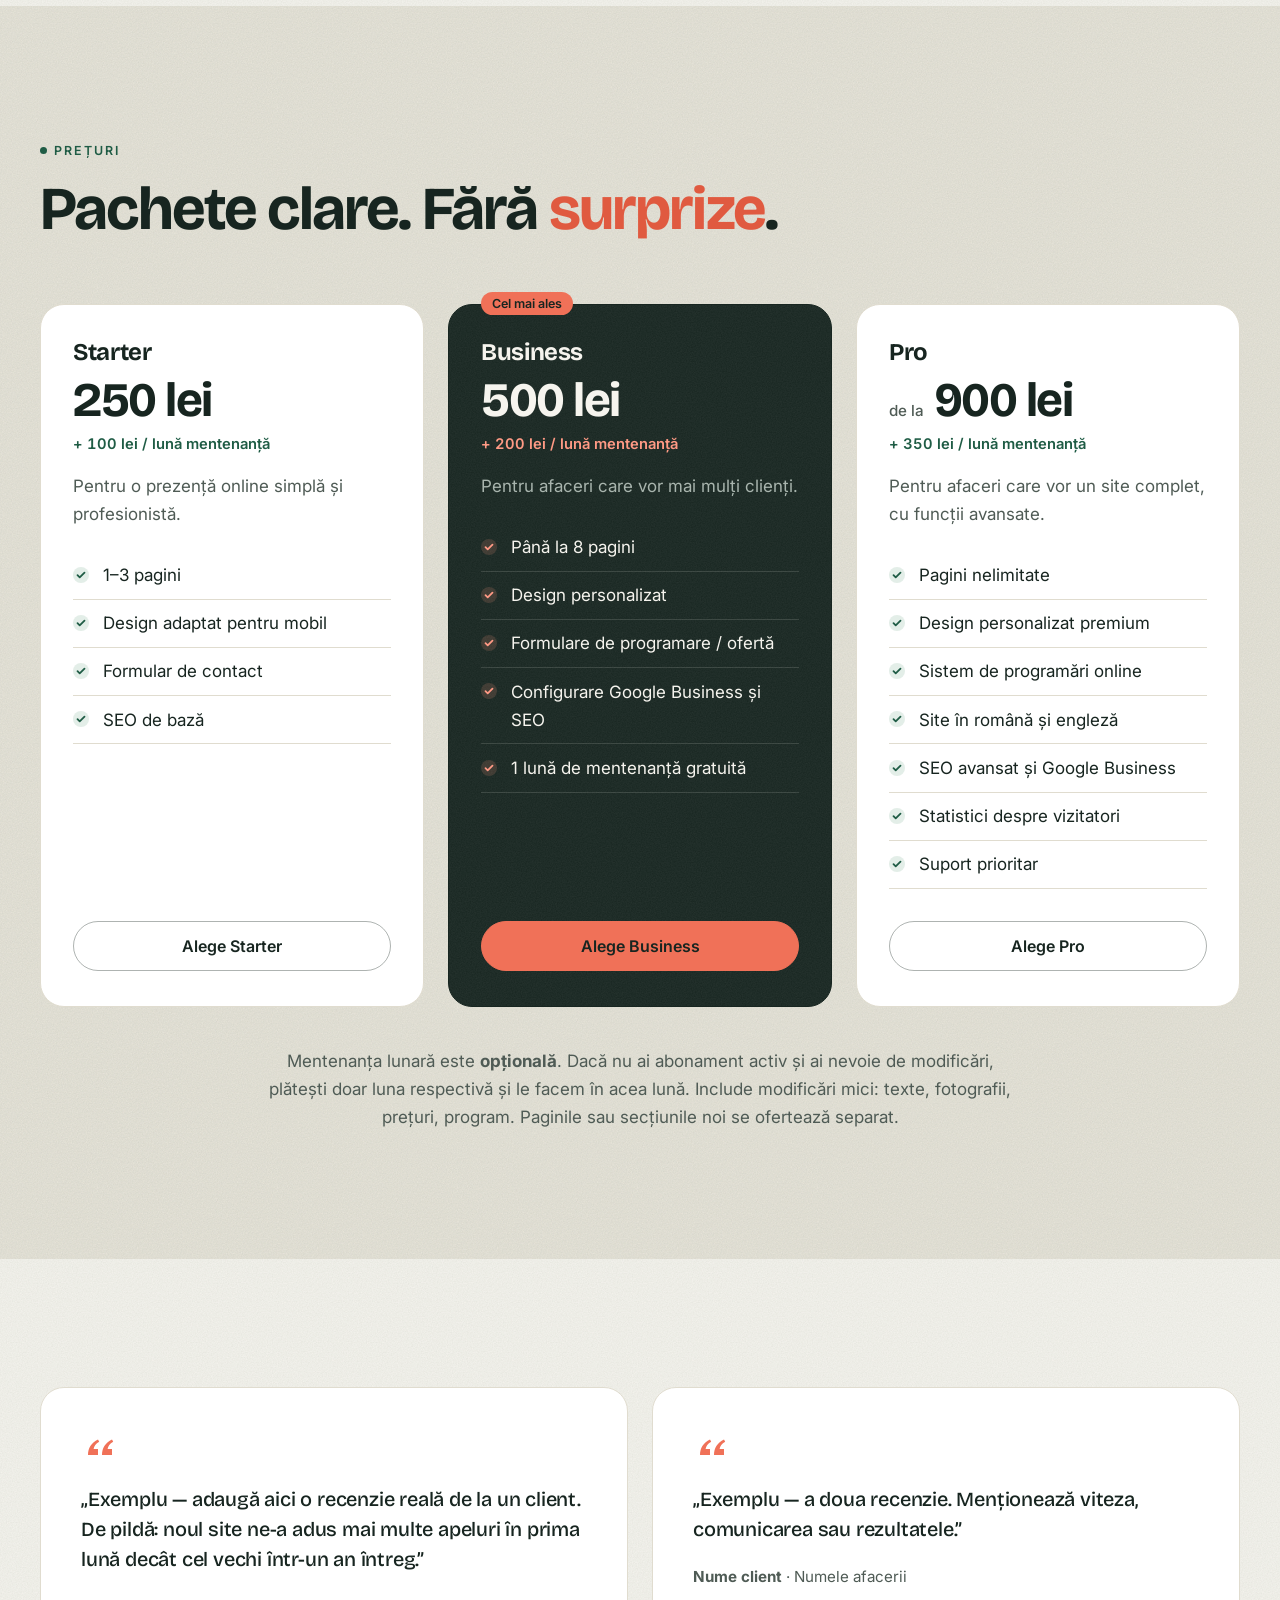
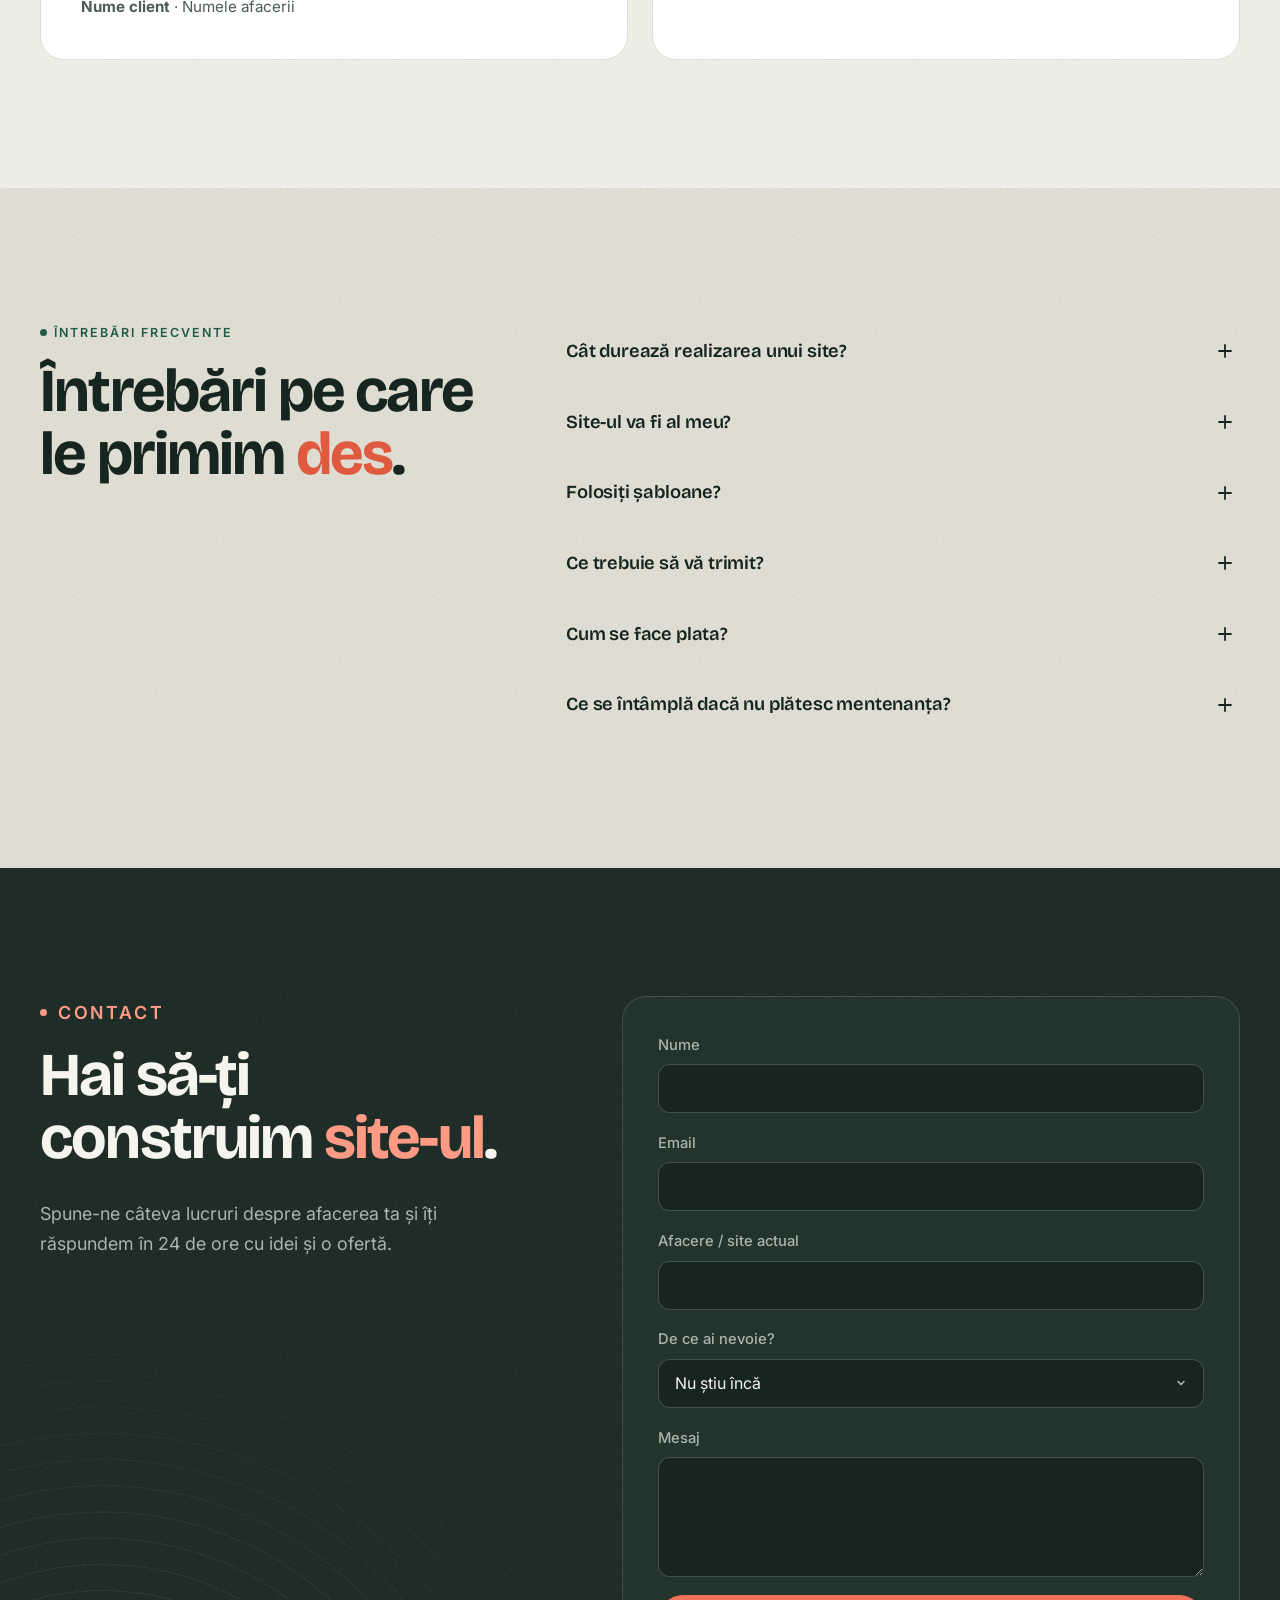
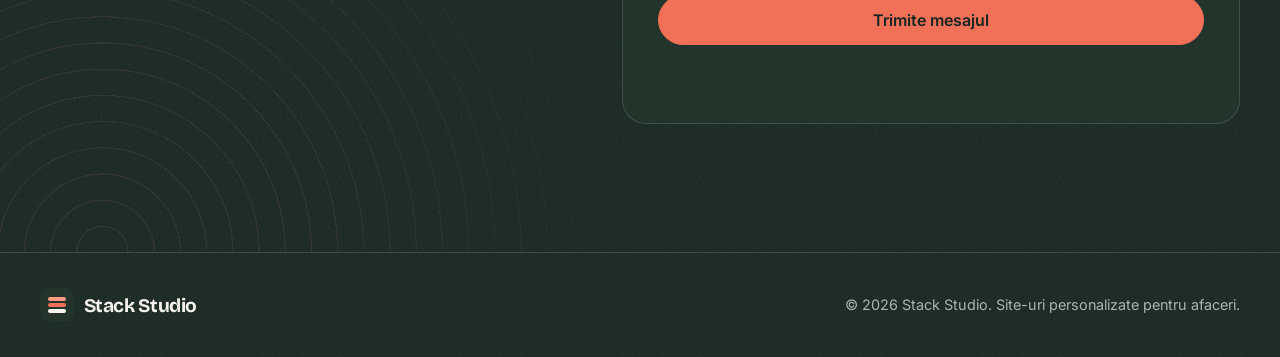
==== commit 8fdb3516: "Add animated falling leaves with a pause button Co-Authored-By: Claude Opus 5.5 <noreply@anthropic.c" ====
--- a/index.html
+++ b/index.html
@@ -16,7 +16,7 @@
   <link rel="preconnect" href="https://fonts.googleapis.com">
   <link rel="preconnect" href="https://fonts.gstatic.com" crossorigin>
   <link href="https://fonts.googleapis.com/css2?family=Bricolage+Grotesque:opsz,wght@12..96,500..800&family=Inter:wght@400;500;600;700&display=swap" rel="stylesheet">
-  <link rel="stylesheet" href="styles.css?v=15">
+  <link rel="stylesheet" href="styles.css?v=16">
   <script>document.documentElement.classList.add('js')</script>
 </head>
 <body>
@@ -266,6 +266,6 @@
     </div>
   </footer>
 
-  <script src="script.js?v=14"></script>
+  <script src="script.js?v=16"></script>
 </body>
 </html>
--- a/styles.css
+++ b/styles.css
@@ -350,3 +350,22 @@
 @media (max-width: 1000px) {
   .hero::before { background-position: 0 0; -webkit-mask-image: radial-gradient(70% 40% at 60% 78%, #000 25%, transparent 80%); mask-image: radial-gradient(70% 40% at 60% 78%, #000 25%, transparent 80%); }
 }
+
+/* ---------- Animated leaves layer + its pause button ---------- */
+.leaves { position: fixed; inset: 0; width: 100%; height: 100%; z-index: -1; pointer-events: none; }
+.leaves-toggle {
+  position: fixed; right: 16px; bottom: 16px; z-index: 90;
+  display: grid; place-items: center; width: 44px; height: 44px; padding: 0;
+  border-radius: 999px; border: 1px solid var(--line); background: rgba(255, 255, 255, .92);
+  color: var(--ink); font: 600 .82rem var(--font-body); cursor: pointer;
+  box-shadow: 0 8px 24px -14px rgba(23, 37, 32, .45);
+  -webkit-backdrop-filter: blur(8px); backdrop-filter: blur(8px);
+  transition: background-color .2s, border-color .2s;
+}
+.leaves-toggle:hover { background: #fff; border-color: rgba(23, 37, 32, .35); }
+.leaves-toggle svg { width: 20px; height: 20px; color: var(--forest); }
+.leaves-toggle.is-paused::after { content: ""; position: absolute; width: 26px; height: 2px; border-radius: 2px; background: var(--soft); transform: rotate(-45deg); }
+.leaves-toggle.is-paused svg { color: var(--soft); }
+
+/* Stronger contour lines in the hero */
+.hero::before { background: repeating-radial-gradient(circle at 76% 46%, transparent 0 24px, rgba(31, 92, 69, .16) 24px 25.4px); }
